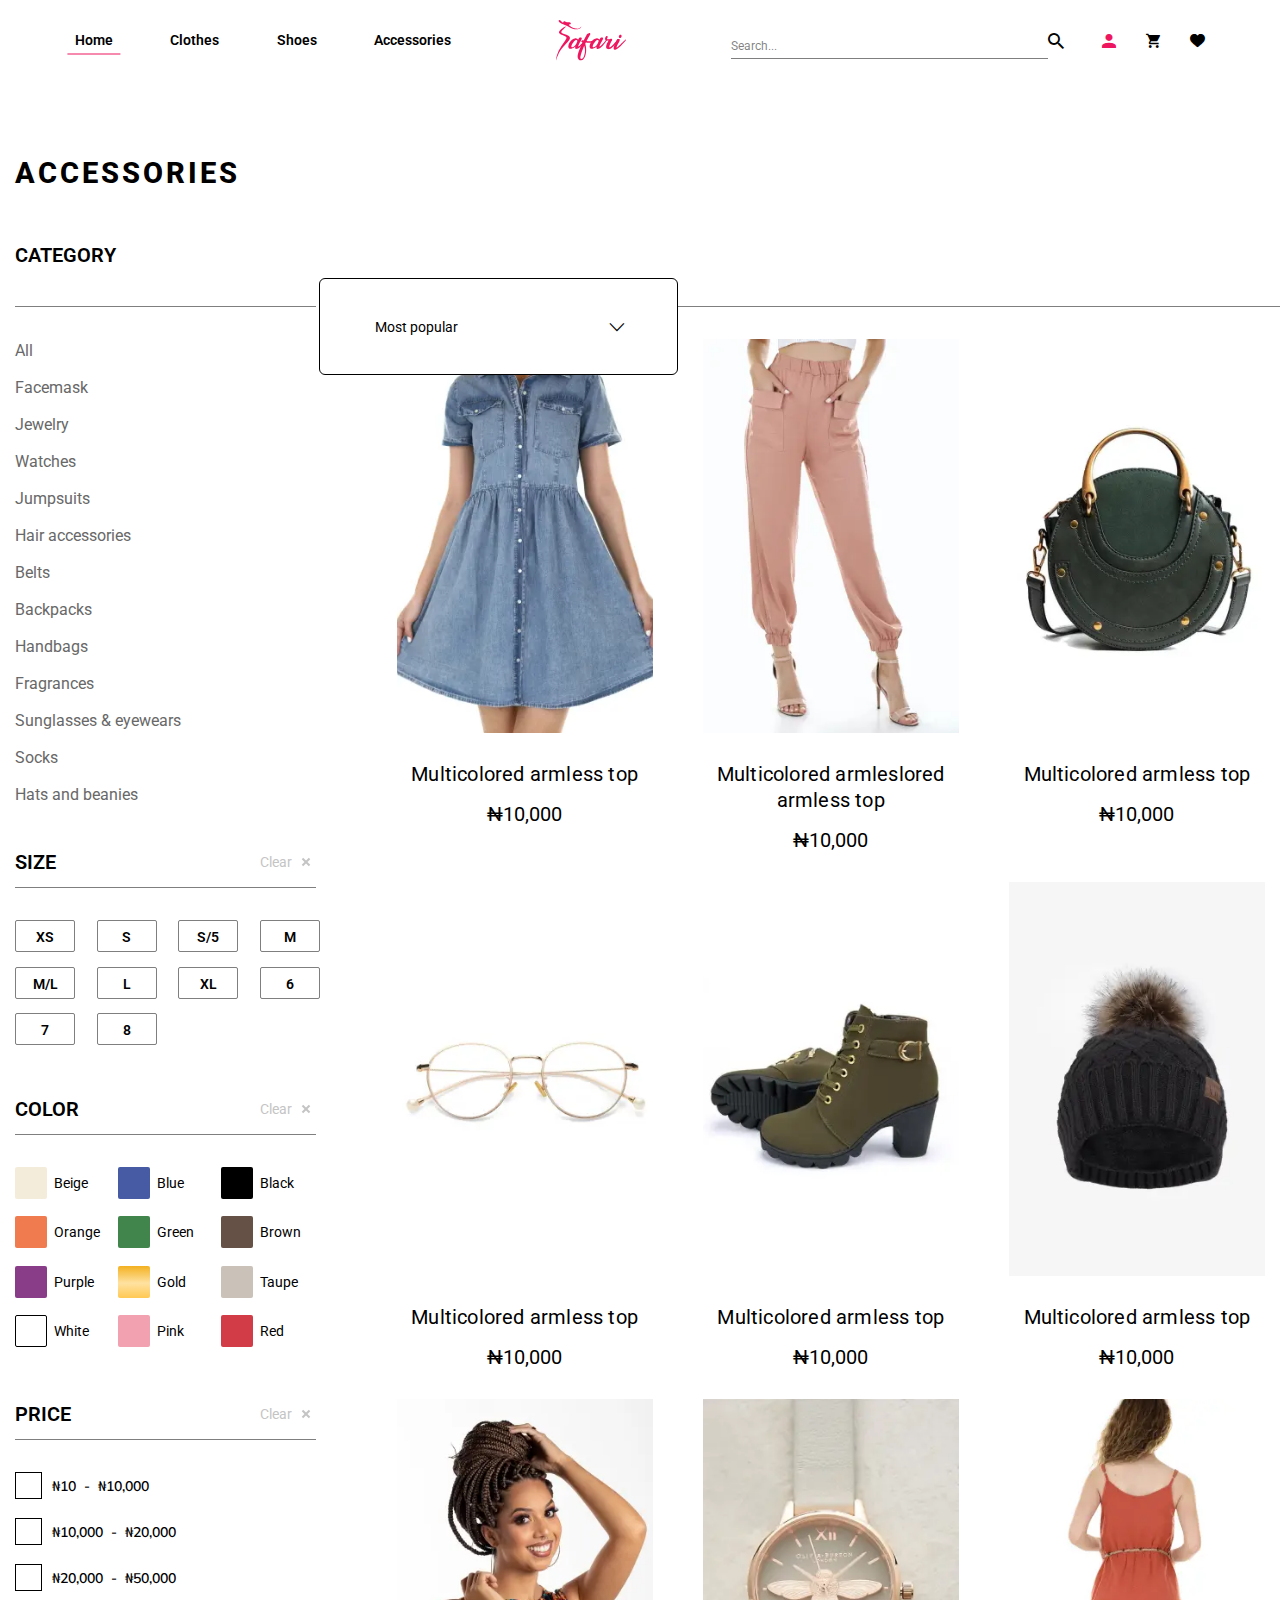
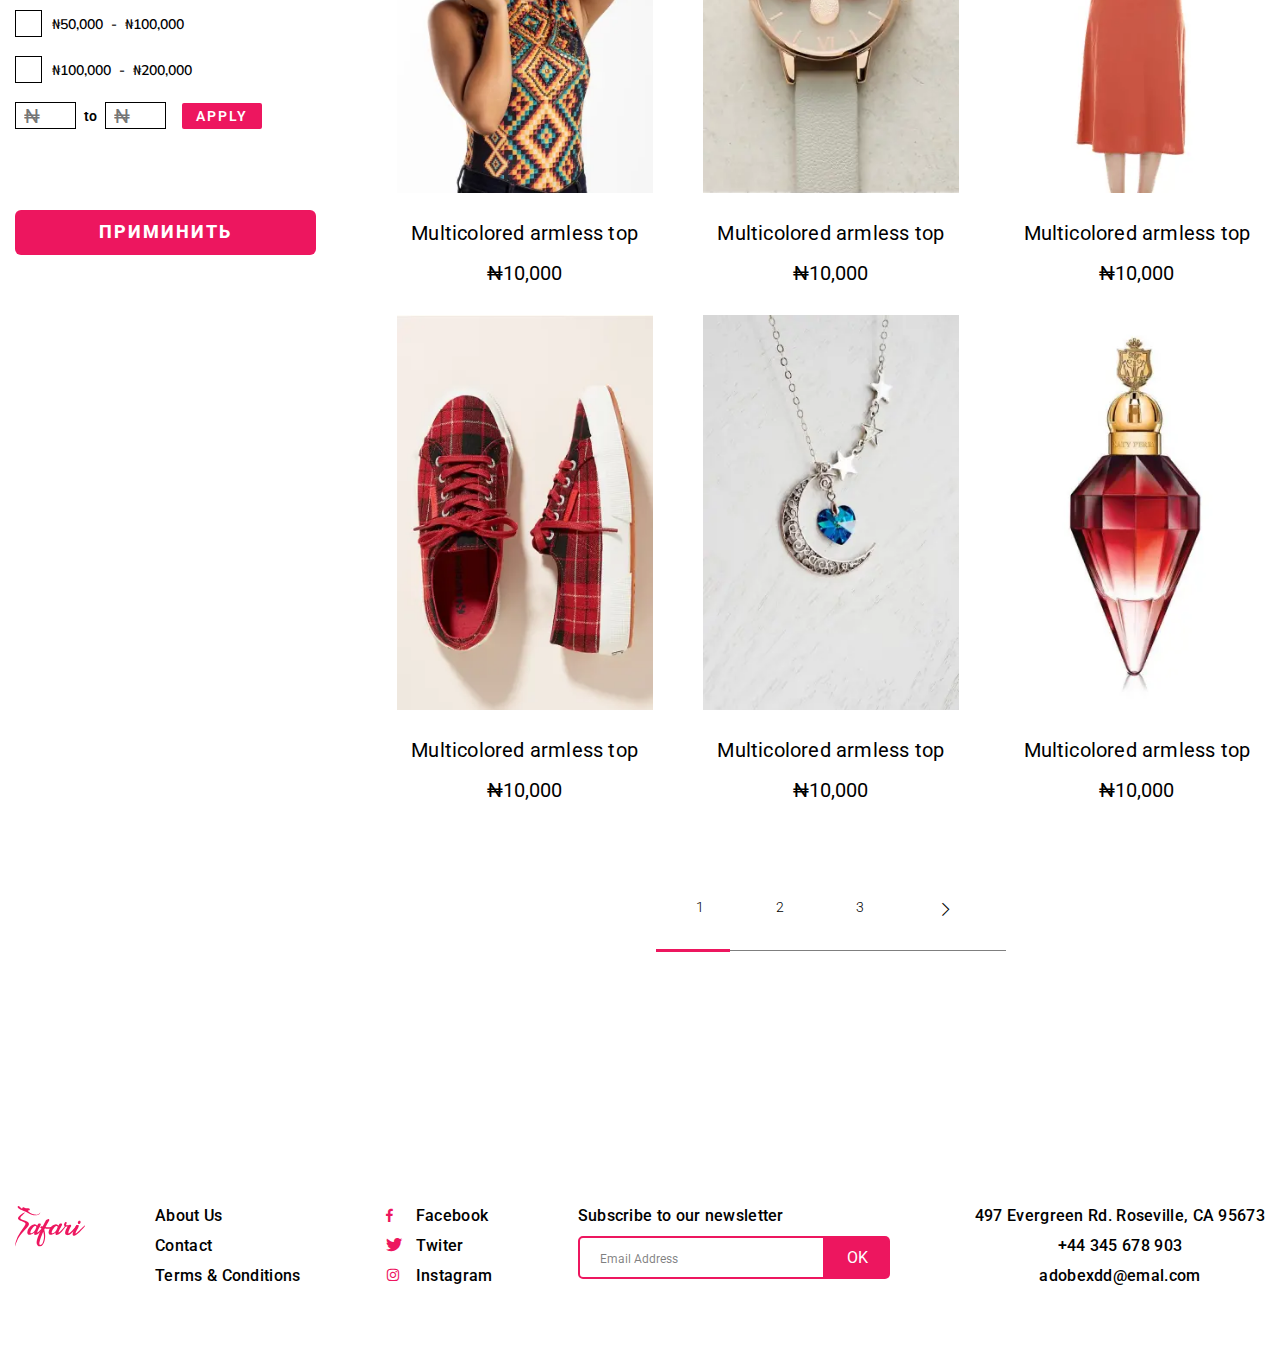
==== accessories.html @ 24baee50 "finish" ====
<!DOCTYPE html>
<html lang="ru">

<head>
	<title>ACCESSORIES</title>
	<meta charset="UTF-8">
	<meta name="format-detection" content="telephone=no">
	<!-- <style>body{opacity: 0;}</style> -->
	<link rel="stylesheet" href="css/style.min.css?_v=20220411232149">
	<link rel="shortcut icon" href="favicon.ico">
	<!-- <meta name="robots" content="noindex, nofollow"> -->
	<meta name="viewport" content="width=device-width, initial-scale=1.0">
</head>

<body>
	<div class="wrapper">
		<header class="header">
			<div class=" header__container_small">
				<a href="index.html" class="header__mobile-small-logo"><img src="img/header/Logo.svg" alt="LOGO"></a>
				<div class="header__body">
					<div class="header__row-left header__row-left_column ">
						<nav class="header__nav mune-header">
							<ul class="mune-header__list mune-header__list_column">
								<li class="mune-header__item "><a href="index.html" class="mune-header__link mune-header__link_selected">Home</a>
								</li>
								<li class="mune-header__item"><a href="clothes.html" class="mune-header__link">Clothes</a></li>
								<li class="mune-header__item"><a href="shoes.html" class="mune-header__link">Shoes</a></li>
								<li class="mune-header__item"><a href="accessories.html" class="mune-header__link">Accessories</a>
								</li>
							</ul>
						</nav>
					</div>
					<a href="index.html" class="header__logo"><img src="img/header/Logo.svg" alt="LOGO"></a>
					<div class="header__row-right ">
						<form action="#" class="from-header from-header__search">
							<input autocomplete="off" type="search" name="form[]" data-error="Ошибка" placeholder="Search..." class="from-header__input">
							<button class="from-header__btn _icon-sherach"></button>
						</form>
						<nav class="header__nav mune-header">
							<ul class="mune-header__list ">
								<li class="mune-header__item "><a href="account-information.html" class="mune-header__link _icon-profile mune-header__link_icon"></a>
								</li>
								<li class="mune-header__item "><a href="cart.html" class="mune-header__link _icon-cart-shop"></a></li>
								<li class="mune-header__item "><a href="account-my-favorites.html" class="mune-header__link _icon-favorite"></a></li>
							</ul>
						</nav>
					</div>
				</div>
				<button type="button" class="header__icon icon-menu"><span></span></button>
			</div>
		</header>
		<main class="page">
			<section class="page__clothes section-clothes">

				<div class="section-clothes__container">
					<h2 class="section-clothes__title">ACCESSORIES</h2>
					<div class="section-clothes__top-row row-top">
						<div class="row-top__title  sorting-title">
							<h3 class="sorting-title__logo sorting-title__logo_nb">CATEGORY</h3>
						</div>
						<div class="row-top__select">
							<select name="form[]" class="form">
								<option value="1" selected>Most popular</option>
								<option value="2">Most popular</option>
								<option value="3">Best Selling</option>
								<option value="4">Price: High to Low</option>
								<option value="4">Price: Low to High</option>
							</select>
						</div>
						<button type="submit" class="button button_filter section-clothes__burger-btn _icon-filter"></button>
					</div>



					<div class="section-clothes__body">
						<div class="section-clothes__sidebar clothes-sidebar">
							<button class=" clothes-sidebar__close-btn">Close</button>
							<div class="clothes-sidebar__body">
								<div data-spollers="991,max" class="clothes-sidebar__spollers spollers">
									<div class="category category_b spollers__item">
										<button type="button" data-spoller class="category__title  spollers__title">CATEGORY</button>
										<div class=" spollers__body">

											<ul class="category__list">
												<li class="category__item"><a href="" class="category__link">All</a></li>
												<li class="category__item"><a href="" class="category__link">Facemask</a></li>
												<li class="category__item"><a href="" class="category__link">Jewelry</a></li>
												<li class="category__item"><a href="" class="category__link">Watches</a></li>
												<li class="category__item"><a href="" class="category__link">Jumpsuits</a></li>
												<li class="category__item"><a href="" class="category__link">Hair accessories</a>
												</li>
												<li class="category__item"><a href="" class="category__link">Belts</a></li>
												<li class="category__item"><a href="" class="category__link">Backpacks</a></li>
												<li class="category__item"><a href="" class="category__link">Handbags</a></li>
												<li class="category__item"><a href="" class="category__link">Fragrances</a>
												</li>
												<li class="category__item"><a href="" class="category__link">Sunglasses &
														eyewears</a>
												</li>
												<li class="category__item"><a href="" class="category__link">Socks</a>
												</li>
												<li class="category__item"><a href="" class="category__link">Hats and beanies</a>
												</li>
											</ul>
										</div>
									</div>
									<div class="size spollers__item">
										<button type="button" data-spoller class="size__title spollers__title">SIZE</button>
										<div class="spollers__body">

											<div class="size__title  sorting-title">
												<h3 class="sorting-title__logo">SIZE</h3>
											</div>
											<form action="#" class="size__form">
												<div class="size__inp-res res-btn">
													<input type="reset" class="res-btn__inp" value="Clear">
												</div>
												<div class="size__checkbox checkbox">
													<input id="c_1" data-error="Ошибка" class="checkbox__input" type="checkbox" value="1" name="form[]">
													<label for="c_1" class="checkbox__label checkbox__label_xs"></label>
												</div>
												<div class="size__checkbox checkbox">
													<input id="c_2" data-error="Ошибка" class="checkbox__input" type="checkbox" value="2" name="form[]">
													<label for="c_2" class="checkbox__label checkbox__label_s"></label>
												</div>
												<div class="size__checkbox checkbox">
													<input id="c_3" data-error="Ошибка" class="checkbox__input" type="checkbox" value="3" name="form[]">
													<label for="c_3" class="checkbox__label checkbox__label_s-m"></label>
												</div>
												<div class="size__checkbox checkbox">
													<input id="c_4" data-error="Ошибка" class="checkbox__input" type="checkbox" value="4" name="form[]">
													<label for="c_4" class="checkbox__label checkbox__label_m"></label>
												</div>
												<div class="size__checkbox checkbox">
													<input id="c_7" data-error="Ошибка" class="checkbox__input" type="checkbox" value="7" name="form[]">
													<label for="c_7" class="checkbox__label checkbox__label_m-l"></label>
												</div>
												<div class="size__checkbox checkbox">
													<input id="c_5" data-error="Ошибка" class="checkbox__input" type="checkbox" value="5" name="form[]">
													<label for="c_5" class="checkbox__label checkbox__label_l"></label>
												</div>
												<div class="size__checkbox checkbox">
													<input id="c_6" data-error="Ошибка" class="checkbox__input" type="checkbox" value="6" name="form[]">
													<label for="c_6" class="checkbox__label checkbox__label_xl"></label>
												</div>
												<div class="size__checkbox checkbox">
													<input id="c_8" data-error="Ошибка" class="checkbox__input" type="checkbox" value="8" name="form[]">
													<label for="c_8" class="checkbox__label checkbox__label_6"></label>
												</div>
												<div class="size__checkbox checkbox">
													<input id="c_9" data-error="Ошибка" class="checkbox__input" type="checkbox" value="9" name="form[]">
													<label for="c_9" class="checkbox__label checkbox__label_7"></label>
												</div>
												<div class="size__checkbox checkbox">
													<input id="c_10" data-error="Ошибка" class="checkbox__input" type="checkbox" value="10" name="form[]">
													<label for="c_10" class="checkbox__label checkbox__label_8"></label>
												</div>




											</form>
										</div>
									</div>
									<div class="color spollers__item">
										<button type="button" data-spoller class="color__title spollers__title">COLOR</button>
										<div class="spollers__body">

											<div class="color__title  sorting-title">
												<h3 class="sorting-title__logo">COLOR</h3>
											</div>
											<form action="#" class="color__form">
												<div class="color__inp-res res-btn">
													<input type="reset" class="res-btn__inp" value="Clear">
												</div>
												<div class="checkbox">
													<input id="e_1" data-error="Ошибка" class="checkbox__input" type="checkbox" value="1" name="form[]">
													<label for="e_1" class="checkbox__label checkbox__label_beige"><span class="checkbox__text">Beige</span></label>
												</div>
												<div class="checkbox">
													<input id="e_2" data-error="Ошибка" class="checkbox__input" type="checkbox" value="2" name="form[]">
													<label for="e_2" class="checkbox__label checkbox__label_blue"><span class="checkbox__text">Blue</span></label>
												</div>
												<div class="checkbox">
													<input id="e_3" data-error="Ошибка" class="checkbox__input" type="checkbox" value="3" name="form[]">
													<label for="e_3" class="checkbox__label checkbox__label_black"><span class="checkbox__text">Black</span></label>
												</div>
												<div class="checkbox">
													<input id="e_4" data-error="Ошибка" class="checkbox__input" type="checkbox" value="4" name="form[]">
													<label for="e_4" class="checkbox__label checkbox__label_orange"><span class="checkbox__text">Orange</span></label>
												</div>
												<div class="checkbox">
													<input id="e_5" data-error="Ошибка" class="checkbox__input" type="checkbox" value="5" name="form[]">
													<label for="e_5" class="checkbox__label checkbox__label_green"><span class="checkbox__text">Green</span></label>
												</div>
												<div class="checkbox">
													<input id="e_6" data-error="Ошибка" class="checkbox__input" type="checkbox" value="6" name="form[]">
													<label for="e_6" class="checkbox__label checkbox__label_brown"><span class="checkbox__text">Brown</span></label>
												</div>
												<div class="checkbox">
													<input id="e_7" data-error="Ошибка" class="checkbox__input" type="checkbox" value="7" name="form[]">
													<label for="e_7" class="checkbox__label checkbox__label_purple"><span class="checkbox__text">Purple</span></label>
												</div>
												<div class="checkbox">
													<input id="e_8" data-error="Ошибка" class="checkbox__input" type="checkbox" value="8" name="form[]">
													<label for="e_8" class="checkbox__label checkbox__label_gold"><span class="checkbox__text">Gold</span></label>
												</div>
												<div class="checkbox">
													<input id="e_9" data-error="Ошибка" class="checkbox__input" type="checkbox" value="9" name="form[]">
													<label for="e_9" class="checkbox__label checkbox__label_taupe"><span class="checkbox__text">Taupe</span></label>
												</div>
												<div class="checkbox">
													<input id="e_10" data-error="Ошибка" class="checkbox__input" type="checkbox" value="10" name="form[]">
													<label for="e_10" class="checkbox__label checkbox__label_white"><span class="checkbox__text">White</span></label>
												</div>
												<div class="checkbox">
													<input id="e_11" data-error="Ошибка" class="checkbox__input" type="checkbox" value="11" name="form[]">
													<label for="e_11" class="checkbox__label checkbox__label_pink"><span class="checkbox__text">Pink</span></label>
												</div>
												<div class="checkbox">
													<input id="e_12" data-error="Ошибка" class="checkbox__input" type="checkbox" value="12" name="form[]">
													<label for="e_12" class="checkbox__label checkbox__label_red"><span class="checkbox__text">Red</span></label>
												</div>

											</form>
										</div>
									</div>
									<div class="price spollers__item">
										<button type="button" data-spoller class="price__title spollers__title">PRICE</button>
										<div class="spollers__body">

											<div class="price__title  sorting-title">
												<h3 class="sorting-title__logo">PRICE</h3>
											</div>
											<form action="#" class="price__form">
												<div class="price__inp-res res-btn">
													<input type="reset" class="res-btn__inp" value="Clear">
												</div>
												<div class="price__options options">
													<div class="options__item">
														<input hidden id="o_1" class="options__input" type="radio" value="1" name="option">
														<label for="o_1" class="options__label options__label_square"><span class="options__text">
																<pre>₦10  -  ₦10,000</pre>
															</span></label>
													</div>
													<div class="options__item">
														<input hidden id="o_2" class="options__input" type="radio" value="2" name="option">
														<label for="o_2" class="options__label options__label_square"><span class="options__text">
																<pre>₦10,000  -  ₦20,000</pre>
															</span></label>
													</div>
													<div class="options__item">
														<input hidden id="o_3" class="options__input" type="radio" value="3" name="option">
														<label for="o_3" class="options__label options__label_square"><span class="options__text">
																<pre>₦20,000  -  ₦50,000</pre>
															</span></label>
													</div>
													<div class="options__item">
														<input hidden id="o_4" class="options__input" type="radio" value="4" name="option">
														<label for="o_4" class="options__label options__label_square"><span class="options__text">
																<pre>₦50,000  -  ₦100,000</pre>
															</span></label>
													</div>
													<div class="options__item">
														<input hidden id="o_5" class="options__input" type="radio" value="5" name="option">
														<label for="o_5" class="options__label options__label_square"><span class="options__text">
																<pre>₦100,000  -  ₦200,000</pre>
															</span></label>
													</div>
													<div class="options__item own-price">
														<input autocomplete="off" type="number" name="form[]" data-error="Ошибка" placeholder="₦" class="own-price__input">
														<div class="own-price__to">to</div>
														<input autocomplete="off" type="number" name="form[]" data-error="Ошибка" placeholder="₦" class="own-price__input">
														<button type="submit" class="own-price__btn button button_small">Apply</button>
													</div>
												</div>
											</form>
										</div>
									</div>
									<button type="submit" class="button clothes-sidebar__btn-sort">Приминить</button>
								</div>
							</div>
						</div>

						<div class=" section-clothes__your-style style-your">
							<div class="style-your__items  style-your__items_clothes-items">
								<div class="style-your__item style-your__item_clothes-item">
									<div class="goods">
										<div class="goods__top">
											<a href="" class="goods__img-ibg"><picture><source data-srcset="img/home/style-your/01.webp" type="image/webp"><img data-src="img/home/style-your/01.jpg" alt="goods"></picture>
											</a>
											<div class="goods__hover body-hover">
												<button class="body-hover__favorite _icon-add-favaorite"></button>
												<button class="body-hover__add-basket "><span> ADD TO CART</span></button>
											</div>
										</div>
										<div class="goods__body">
											<a href="" class="goods__text">Multicolored armless top</a>
											<a href="" class="goods__price">₦10,000</a>
										</div>
									</div>
								</div>
								<div class="style-your__item style-your__item_clothes-item">
									<div class="goods">
										<div class="goods__top">
											<a href="" class="goods__img-ibg"><picture><source data-srcset="img/home/style-your/02.webp" type="image/webp"><img data-src="img/home/style-your/02.jpg" alt="goods"></picture>
											</a>
											<div class="goods__hover body-hover">
												<button class="body-hover__favorite _icon-add-favaorite"></button>
												<button class="body-hover__add-basket "><span> ADD TO CART</span></button>
											</div>
										</div>
										<div class="goods__body">
											<a href="" class="goods__text">Multicolored armleslored armless top</a>
											<a href="" class="goods__price">₦10,000</a>
										</div>
									</div>
								</div>
								<div class="style-your__item style-your__item_clothes-item">
									<div class="goods">
										<div class="goods__top">
											<a href="" class="goods__img-ibg"><picture><source data-srcset="img/home/style-your/03.webp" type="image/webp"><img data-src="img/home/style-your/03.jpg" alt="goods"></picture>
											</a>
											<div class="goods__hover body-hover">
												<button class="body-hover__favorite _icon-add-favaorite"></button>
												<button class="body-hover__add-basket "><span> ADD TO CART</span></button>
											</div>
										</div>
										<div class="goods__body">
											<a href="" class="goods__text">Multicolored armless top</a>
											<a href="" class="goods__price">₦10,000</a>
										</div>
									</div>
								</div>
								<div class="style-your__item style-your__item_clothes-item">
									<div class="goods">
										<div class="goods__top">
											<a href="" class="goods__img-ibg"><picture><source data-srcset="img/home/style-your/04.webp" type="image/webp"><img data-src="img/home/style-your/04.jpg" alt="goods"></picture>
											</a>
											<div class="goods__hover body-hover">
												<button class="body-hover__favorite _icon-add-favaorite"></button>
												<button class="body-hover__add-basket "><span> ADD TO CART</span></button>
											</div>
										</div>
										<div class="goods__body">
											<a href="" class="goods__text">Multicolored armless top</a>
											<a href="" class="goods__price">₦10,000</a>
										</div>
									</div>
								</div>
								<div class="style-your__item style-your__item_clothes-item">
									<div class="goods">
										<div class="goods__top">
											<a href="" class="goods__img-ibg"><picture><source data-srcset="img/home/style-your/05.webp" type="image/webp"><img data-src="img/home/style-your/05.jpg" alt="goods"></picture>
											</a>
											<div class="goods__hover body-hover">
												<button class="body-hover__favorite _icon-add-favaorite"></button>
												<button class="body-hover__add-basket "><span> ADD TO CART</span></button>
											</div>
										</div>
										<div class="goods__body">
											<a href="" class="goods__text">Multicolored armless top</a>
											<a href="" class="goods__price">₦10,000</a>
										</div>
									</div>
								</div>
								<div class="style-your__item style-your__item_clothes-item">
									<div class="goods">
										<div class="goods__top">
											<a href="" class="goods__img-ibg"><picture><source data-srcset="img/home/style-your/06.webp" type="image/webp"><img data-src="img/home/style-your/06.jpg" alt="goods"></picture>
											</a>
											<div class="goods__hover body-hover">
												<button class="body-hover__favorite _icon-add-favaorite"></button>
												<button class="body-hover__add-basket "><span> ADD TO CART</span></button>
											</div>
										</div>
										<div class="goods__body">
											<a href="" class="goods__text">Multicolored armless top</a>
											<a href="" class="goods__price">₦10,000</a>
										</div>
									</div>
								</div>
								<div class="style-your__item style-your__item_clothes-item">
									<div class="goods">
										<div class="goods__top">
											<a href="" class="goods__img-ibg"><picture><source data-srcset="img/home/style-your/07.webp" type="image/webp"><img data-src="img/home/style-your/07.jpg" alt="goods"></picture>
											</a>
											<div class="goods__hover body-hover">
												<button class="body-hover__favorite _icon-add-favaorite"></button>
												<button class="body-hover__add-basket "><span> ADD TO CART</span></button>
											</div>
										</div>
										<div class="goods__body">
											<a href="" class="goods__text">Multicolored armless top</a>
											<a href="" class="goods__price">₦10,000</a>
										</div>
									</div>
								</div>
								<div class="style-your__item style-your__item_clothes-item">
									<div class="goods">
										<div class="goods__top">
											<a href="" class="goods__img-ibg"><picture><source data-srcset="img/home/style-your/08.webp" type="image/webp"><img data-src="img/home/style-your/08.jpg" alt="goods"></picture>
											</a>
											<div class="goods__hover body-hover">
												<button class="body-hover__favorite _icon-add-favaorite"></button>
												<button class="body-hover__add-basket "><span> ADD TO CART</span></button>
											</div>
										</div>
										<div class="goods__body">
											<a href="" class="goods__text">Multicolored armless top</a>
											<a href="" class="goods__price">₦10,000</a>
										</div>
									</div>
								</div>
								<div class="style-your__item style-your__item_clothes-item">
									<div class="goods">
										<div class="goods__top">
											<a href="" class="goods__img-ibg"><picture><source data-srcset="img/home/style-your/09.webp" type="image/webp"><img data-src="img/home/style-your/09.jpg" alt="goods"></picture>
											</a>
											<div class="goods__hover body-hover">
												<button class="body-hover__favorite _icon-add-favaorite"></button>
												<button class="body-hover__add-basket "><span> ADD TO CART</span></button>
											</div>
										</div>
										<div class="goods__body">
											<a href="" class="goods__text">Multicolored armless top</a>
											<a href="" class="goods__price">₦10,000</a>
										</div>
									</div>
								</div>
								<div class="style-your__item style-your__item_clothes-item">
									<div class="goods">
										<div class="goods__top">
											<a href="" class="goods__img-ibg"><picture><source data-srcset="img/home/style-your/10.webp" type="image/webp"><img data-src="img/home/style-your/10.jpg" alt="goods"></picture>
											</a>
											<div class="goods__hover body-hover">
												<button class="body-hover__favorite _icon-add-favaorite"></button>
												<button class="body-hover__add-basket "><span> ADD TO CART</span></button>
											</div>
										</div>
										<div class="goods__body">
											<a href="" class="goods__text">Multicolored armless top</a>
											<a href="" class="goods__price">₦10,000</a>
										</div>
									</div>
								</div>
								<div class="style-your__item style-your__item_clothes-item">
									<div class="goods">
										<div class="goods__top">
											<a href="" class="goods__img-ibg"><picture><source data-srcset="img/home/style-your/11.webp" type="image/webp"><img data-src="img/home/style-your/11.jpg" alt="goods"></picture>
											</a>
											<div class="goods__hover body-hover">
												<button class="body-hover__favorite _icon-add-favaorite"></button>
												<button class="body-hover__add-basket "><span> ADD TO CART</span></button>
											</div>
										</div>
										<div class="goods__body">
											<a href="" class="goods__text">Multicolored armless top</a>
											<a href="" class="goods__price">₦10,000</a>
										</div>
									</div>
								</div>
								<div class="style-your__item style-your__item_clothes-item">
									<div class="goods">
										<div class="goods__top">
											<a href="" class="goods__img-ibg"><picture><source data-srcset="img/home/style-your/12.webp" type="image/webp"><img data-src="img/home/style-your/12.jpg" alt="goods"></picture>
											</a>
											<div class="goods__hover body-hover">
												<button class="body-hover__favorite _icon-add-favaorite"></button>
												<button class="body-hover__add-basket "><span> ADD TO CART</span></button>
											</div>
										</div>
										<div class="goods__body">
											<a href="" class="goods__text">Multicolored armless top</a>
											<a href="" class="goods__price">₦10,000</a>
										</div>
									</div>
								</div>
							</div>
							<div class="style-your__num-page page-num">
								<div class="page-num__container">
									<div class="page-num__body">
										<ul class="page-num__list">
											<li class="page-num__item _active-page"><a class="page-num__link" href="">1</a></li>
											<li class="page-num__item"><a class="page-num__link" href="">2</a></li>
											<li class="page-num__item"><a class="page-num__link" href="">3</a></li>
											<li class="page-num__item"><button type="submit" class="page-num__button-arrow"></button>
											</li>
										</ul>

									</div>
								</div>
							</div>
						</div>
					</div>
				</div>
			</section>



		</main>
		<footer class="footer">
			<div class="footer__container">
				<div class="footer__body">
					<a href="" class="footer__logo"><img src="img/header/Logo.svg" alt="LOGO"></a>
					<div class="footer__nav-block menu-footer">
						<nav class="menu-footer__body">
							<ul class="menu-footer__list">
								<li class="menu-footer__item">
									<a href="" class="menu-footer__link">About Us</a>
								</li>
								<li class="menu-footer__item">
									<a href="" class="menu-footer__link">Contact</a>
								</li>
								<li class="menu-footer__item">
									<a href="" class="menu-footer__link">Terms & Conditions</a>
								</li>
							</ul>
						</nav>
					</div>
					<div class="footer__social menu-footer">
						<nav class="menu-footer-block__body">
							<ul class="menu-footer__list">
								<li class="menu-footer__item "><a href="" class="menu-footer__link menu-footer__link_icon _icon-facebook ">Facebook</a>
								</li>
								<li class="menu-footer__item "><a href="" class="menu-footer__link menu-footer__link_icon _icon-twitter ">Twiter</a></li>
								<li class="menu-footer__item "><a href="" class="menu-footer__link menu-footer__link_icon _icon-instagram ">Instagram</a>
								</li>
							</ul>
						</nav>
					</div>
					<form class="footer__sub subscribe-block">
						<label for="" class="subscribe-block__label">Subscribe to our newsletter</label>
						<div class="subscribe-block__block-input">
							<input autocomplete="off" required type="email" name="form[]" data-error="Ошибка" placeholder="Email Address" class="subscribe-block__input">
							<button type="submit" class="subscribe-block__button">OK</button>
						</div>
					</form>
					<div class="footer__contacts contacts-footer">
						<div class="contacts-footer__address">497 Evergreen Rd. Roseville, CA 95673</div>
						<div class="contacts-footer__tel"><a href="">+44 345 678 903</a></div>
						<div class="contacts-footer__email">adobexdd@emal.com</div>
					</div>
				</div>
			</div>
		</footer>
	</div>
	<!-- 
<div id="popup" aria-hidden="true" class="popup">
	<div class="popup__wrapper">
		<div class="popup__content">
			<button data-close type="button" class="popup__close">Закрыть</button>
			<div class="popup__text">
			</div>
		</div>
	</div>
</div>
 -->

	<script src="js/app.min.js?_v=20220411232149"></script>
</body>

</html>
---- css/style.min.css ----
@charset "UTF-8";@import url(https://fonts.googleapis.com/css?family=Mulish:300,regular,500,600,700,800&display=swap);@import url(https://fonts.googleapis.com/css?family=Roboto:regular&display=swap);@font-face{font-family:icons;font-display:swap;src:url(../fonts/icons.woff2) format("woff2"),url(../fonts/icons.woff) format("woff");font-weight:400;font-style:normal}.account__burger-button::after,.body-hover__add-basket::after,.page-num__button-arrow::after,.select__value:before,[class*=_icon-]:before{font-family:icons;font-style:normal;font-weight:400;font-variant:normal;text-transform:none;line-height:1;-webkit-font-smoothing:antialiased;-moz-osx-font-smoothing:grayscale}[class*=_icon-]:before{display:block}._icon-check:before{content:"\e905"}._icon-burger-arrow:before{content:"\e912"}._icon-add-basket:before{content:"\e901"}._icon-acc-info:before{content:"\e900"}._icon-add-favaorite:before{content:"\e902"}._icon-address-book:before{content:"\e903"}._icon-cart-shop:before{content:"\e904"}._icon-close:before{content:"\e906"}._icon-facebook:before{content:"\e907"}._icon-favorite:before{content:"\e908"}._icon-instagram:before{content:"\e909"}._icon-my-favorites:before{content:"\e90a"}._icon-my-orders:before{content:"\e90b"}._icon-p-left:before{content:"\e90c"}._icon-p-right:before{content:"\e90d"}._icon-profile:before{content:"\e90e"}._icon-sherach:before{content:"\e90f"}._icon-sing-out:before{content:"\e910"}._icon-twitter:before{content:"\e911"}._icon-filter:before{content:"\e913"}*{padding:0;margin:0;border:0}*,:after,:before{-webkit-box-sizing:border-box;box-sizing:border-box}body,html{height:100%;min-width:320px}body{color:#000;line-height:1;font-family:Roboto;font-size:.875rem;-ms-text-size-adjust:100%;-moz-text-size-adjust:100%;-webkit-text-size-adjust:100%;-webkit-font-smoothing:antialiased;-moz-osx-font-smoothing:grayscale}button,input,textarea{font-family:Roboto;font-size:inherit}button{cursor:pointer;color:inherit;background-color:inherit}a{color:inherit}a:link,a:visited{text-decoration:none}a:hover{text-decoration:none}ul li{list-style:none}img{vertical-align:top}h1,h2,h3,h4,h5,h6{font-weight:inherit;font-size:inherit}body{position:relative}.lock body{overflow:hidden;-ms-touch-action:none;touch-action:none}.wrapper{min-height:100%;display:-webkit-box;display:-ms-flexbox;display:flex;-webkit-box-orient:vertical;-webkit-box-direction:normal;-ms-flex-direction:column;flex-direction:column;overflow:hidden}.wrapper>main{-webkit-box-flex:1;-ms-flex:1 1 auto;flex:1 1 auto}.wrapper>*{min-width:0}[class*=__container]{max-width:83.75rem;-webkit-box-sizing:content-box;box-sizing:content-box;margin:0 auto;padding:0 .9375rem}[class*=__container_small]{max-width:71.875rem}[class*=__container_little]{max-width:63.125rem}.checkbox{position:relative}.checkbox:not(:last-child){margin-bottom:.3125em}.checkbox__input{position:absolute;width:0;height:0;opacity:0}.checkbox__input:checked+.checkbox__label:before{background:url(../img/icons/check.svg) 50% 50% no-repeat,#ed165f;border:none}.checkbox__label{cursor:pointer;display:-webkit-inline-box;display:-ms-inline-flexbox;display:inline-flex;-webkit-box-align:center;-ms-flex-align:center;align-items:center;position:relative;gap:10px}.checkbox__label:before{content:"";-ms-flex-item-align:start;align-self:flex-start;-webkit-box-flex:0;-ms-flex:0 0 20px;flex:0 0 20px;width:20px;height:20px;border:1px solid #000;border-radius:4px}.checkbox__text{padding:0 0 0 10px;font-weight:600;font-size:16px;line-height:1.125}.options{display:-webkit-box;display:-ms-flexbox;display:flex;-webkit-box-orient:vertical;-webkit-box-direction:normal;-ms-flex-direction:column;flex-direction:column;-webkit-box-align:start;-ms-flex-align:start;align-items:flex-start}.options__item{position:relative;cursor:pointer}.options__item:not(:last-child){margin-bottom:.3125em}.options__input{width:0;height:0;opacity:0;position:absolute}.options__input:focus+.options__label:before{-webkit-box-shadow:0 0 5px #000;box-shadow:0 0 5px #000}.options__input:checked+.options__label:after{background-color:#ed165f;-webkit-transform:scale(1);-ms-transform:scale(1);transform:scale(1)}.options__label{display:-webkit-inline-box;display:-ms-inline-flexbox;display:inline-flex;-webkit-box-align:center;-ms-flex-align:center;align-items:center;cursor:pointer;gap:10px}.options__label:before{content:"";-ms-flex-item-align:start;align-self:flex-start;width:20px;height:20px;-webkit-box-flex:0;-ms-flex:0 0 20px;flex:0 0 20px;border-radius:50%;border:2px solid #ed165f}.options__label:after{content:"";-webkit-transition:all .3s ease 0s;-o-transition:all .3s ease 0s;transition:all .3s ease 0s;-webkit-transform:scale(0);-ms-transform:scale(0);transform:scale(0);width:10px;height:10px;border-radius:50%;background-color:#ed165f;position:absolute;left:5px;top:5px}.options__text{font-size:14px;line-height:1.1428571429}.select{margin:32px 0 0 0;position:relative;width:76%}.select__body{position:relative}.select__title{color:inherit;text-align:left;padding:4.5064377682% 5.5793991416%;background-color:#fff;cursor:pointer;width:50%;border:1px solid #000;border-radius:6px}._select-focus .select__title{border:2px solid #ed165f}.select__value{display:-webkit-box;display:-ms-flexbox;display:flex;-webkit-box-align:center;-ms-flex-align:center;align-items:center;height:30px;padding:0 15px;-webkit-box-pack:justify;-ms-flex-pack:justify;justify-content:space-between;-webkit-box-orient:horizontal;-webkit-box-direction:reverse;-ms-flex-direction:row-reverse;flex-direction:row-reverse}.select__value:before{content:"\e90c";color:#000;font-weight:700;-ms-flex-item-align:stretch;-ms-grid-row-align:stretch;align-self:stretch;-webkit-box-flex:0;-ms-flex:0 0 10px;flex:0 0 10px;-webkit-transition:all .3s ease 0s;-o-transition:all .3s ease 0s;transition:all .3s ease 0s;display:-webkit-box;display:-ms-flexbox;display:flex;-webkit-box-pack:center;-ms-flex-pack:center;justify-content:center;-webkit-box-align:center;-ms-flex-align:center;align-items:center;-webkit-transform:rotate(-90deg);-ms-transform:rotate(-90deg);transform:rotate(-90deg)}._select-open .select__value:before{-webkit-transform:rotate(90deg);-ms-transform:rotate(90deg);transform:rotate(90deg)}.select__text{-webkit-box-flex:1;-ms-flex:1 1 auto;flex:1 1 auto}.select__input{width:100%;background-color:transparent;height:100%}.select__options{color:#000;position:absolute;top:49px;border-radius:0 0 4px 4px;min-width:50%;left:0;background-color:#fff;border-top:0;border-top:0;padding:10px 0 5px 0;-webkit-box-shadow:0 8px 16px rgba(38,38,38,.24),0 16px 24px rgba(38,38,38,.2);box-shadow:0 8px 16px rgba(38,38,38,.24),0 16px 24px rgba(38,38,38,.2);border-top:none;border:2px solid #ed165f}.select__scroll{overflow-y:auto;overflow-x:hidden;max-height:200px}.select__option{width:100%;display:block;text-align:left;cursor:pointer;padding:5px 26px;color:inherit}.select__option._select-selected{background-color:#eee}.select__row{display:-webkit-inline-box;display:-ms-inline-flexbox;display:inline-flex;-webkit-box-align:center;-ms-flex-align:center;align-items:center}.select._select-open{z-index:5}._select-tag{cursor:pointer}.spollers{display:-ms-grid;display:grid;-ms-grid-columns:(1fr)[2];grid-template-columns:repeat(2,1fr);gap:15px}.spollers__item{font-size:1.25rem}.spollers__item:not(:last-child){margin-bottom:1.5em}.spollers__title{width:100%;cursor:default;text-align:left;border:none;padding:.625rem 2.1875rem .625rem 0;border-radius:.3125rem;position:relative}._spoller-init .spollers__title{cursor:pointer}._spoller-init .spollers__title::after,._spoller-init .spollers__title::before{content:"";position:absolute;right:10px;top:50%;background-color:#000;height:2px;width:15px;-webkit-transition:-webkit-transform .5s ease 0s;transition:-webkit-transform .5s ease 0s;-o-transition:transform .5s ease 0s;transition:transform .5s ease 0s;transition:transform .5s ease 0s,-webkit-transform .5s ease 0s}._spoller-init .spollers__title::before{-webkit-transform:translate(-75%,-50%) rotate(40deg);-ms-transform:translate(-75%,-50%) rotate(40deg);transform:translate(-75%,-50%) rotate(40deg)}._spoller-init .spollers__title::after{-webkit-transform:translate(0,-50%) rotate(-40deg);-ms-transform:translate(0,-50%) rotate(-40deg);transform:translate(0,-50%) rotate(-40deg)}._spoller-init .spollers__title._spoller-active::before{-webkit-transform:translateX(-75%) rotate(-40deg);-ms-transform:translateX(-75%) rotate(-40deg);transform:translateX(-75%) rotate(-40deg)}._spoller-init .spollers__title._spoller-active::after{-webkit-transform:rotate(40deg);-ms-transform:rotate(40deg);transform:rotate(40deg)}.spollers__body{padding-top:0;border-radius:.3125rem}.qs-datepicker-container{margin:5px;font-size:1rem;font-family:sans-serif;color:#000;position:absolute;width:21.625em;display:-webkit-box;display:-ms-flexbox;display:flex;-webkit-box-orient:vertical;-webkit-box-direction:normal;-ms-flex-direction:column;flex-direction:column;z-index:9001;-webkit-user-select:none;-moz-user-select:none;-ms-user-select:none;user-select:none;overflow:hidden;background:#fff;-webkit-box-shadow:0 1.25em 1.25em -.9375em rgba(0,0,0,.3);box-shadow:0 1.25em 1.25em -.9375em rgba(0,0,0,.3);border:2px solid #ed165f;border-radius:6px;padding:5px}.qs-datepicker-container:before{top:0}.qs-datepicker-container:after{bottom:0}.qs-datepicker-container *{-webkit-box-sizing:border-box;box-sizing:border-box}.qs-datepicker-container.qs-centered{position:fixed;top:50%;left:50%;-webkit-transform:translate(-50%,-50%);-ms-transform:translate(-50%,-50%);transform:translate(-50%,-50%)}.qs-datepicker-container.qs-hidden{display:none}.qs-datepicker .qs-overlay{position:absolute;top:0;left:0;background:rgba(0,0,0,.75);color:#fff;width:100%;height:100%;padding:.5em;z-index:1;opacity:1;-webkit-transition:opacity .3s;-o-transition:opacity .3s;transition:opacity .3s;display:-webkit-box;display:-ms-flexbox;display:flex;-webkit-box-orient:vertical;-webkit-box-direction:normal;-ms-flex-direction:column;flex-direction:column}.qs-datepicker .qs-overlay.qs-hidden{opacity:0;z-index:-1}.qs-datepicker .qs-overlay .qs-overlay-year{background:rgba(0,0,0,0);border:none;border-bottom:1px solid #fff;border-radius:0;color:#fff;font-size:.875em;padding:.25em 0;width:80%;text-align:center;margin:0 auto;display:block}.qs-datepicker .qs-overlay .qs-overlay-year::-webkit-inner-spin-button{-webkit-appearance:none}.qs-datepicker .qs-overlay .qs-close{padding:.5em;cursor:pointer;position:absolute;top:0;right:0}.qs-datepicker .qs-overlay .qs-submit{border:1px solid #fff;border-radius:.26392em;padding:.5em;margin:0 auto auto;cursor:pointer;background:rgba(128,128,128,.4)}.qs-datepicker .qs-overlay .qs-submit.qs-disabled{color:grey;border-color:grey;cursor:not-allowed}.qs-datepicker .qs-overlay .qs-overlay-month-container{display:-webkit-box;display:-ms-flexbox;display:flex;-ms-flex-wrap:wrap;flex-wrap:wrap;-webkit-box-flex:1;-ms-flex-positive:1;flex-grow:1}.qs-datepicker .qs-overlay .qs-overlay-month{display:-webkit-box;display:-ms-flexbox;display:flex;-webkit-box-pack:center;-ms-flex-pack:center;justify-content:center;-webkit-box-align:center;-ms-flex-align:center;align-items:center;width:33.33333%;cursor:pointer;opacity:.5;-webkit-transition:opacity .15s;-o-transition:opacity .15s;transition:opacity .15s}.qs-datepicker .qs-overlay .qs-overlay-month.active,.qs-datepicker .qs-overlay .qs-overlay-month:hover{opacity:1}.qs-datepicker .qs-controls{width:100%;display:-webkit-box;display:-ms-flexbox;display:flex;-webkit-box-pack:justify;-ms-flex-pack:justify;justify-content:space-between;-webkit-box-align:center;-ms-flex-align:center;align-items:center;-webkit-box-flex:1;-ms-flex-positive:1;flex-grow:1;-ms-flex-negative:0;flex-shrink:0;background:#ed165f;color:#fff;-webkit-filter:blur(0);filter:blur(0);-webkit-transition:-webkit-filter .3s;transition:-webkit-filter .3s;-o-transition:filter .3s;transition:filter .3s;transition:filter .3s,-webkit-filter .3s}.qs-datepicker .qs-controls.qs-blur{-webkit-filter:blur(5px);filter:blur(5px)}.qs-datepicker .qs-arrow{height:1.5625em;width:1.5625em;position:relative;cursor:pointer;border-radius:.26392em;-webkit-transition:background .15s;-o-transition:background .15s;transition:background .15s}.qs-datepicker .qs-arrow:hover{background:rgba(0,0,0,.1)}.qs-datepicker .qs-arrow:hover.qs-left:after{border-right-color:#000}.qs-datepicker .qs-arrow:hover.qs-right:after{border-left-color:#000}.qs-datepicker .qs-arrow:after{content:"";border:.39062em solid transparent;position:absolute;top:50%;-webkit-transition:border .2s;-o-transition:border .2s;transition:border .2s}.qs-datepicker .qs-arrow.qs-left:after{border-right-color:#fff;right:50%;-webkit-transform:translate(25%,-50%);-ms-transform:translate(25%,-50%);transform:translate(25%,-50%)}.qs-datepicker .qs-arrow.qs-right:after{border-left-color:#fff;left:50%;-webkit-transform:translate(-25%,-50%);-ms-transform:translate(-25%,-50%);transform:translate(-25%,-50%)}.qs-datepicker .qs-month-year{font-weight:700;-webkit-transition:border .2s;-o-transition:border .2s;transition:border .2s;border-bottom:1px solid transparent;cursor:pointer}.qs-datepicker .qs-month-year:hover{border-bottom:1px solid grey}.qs-datepicker .qs-month-year:active:focus,.qs-datepicker .qs-month-year:focus{outline:0}.qs-datepicker .qs-month{padding-right:.5ex}.qs-datepicker .qs-year{padding-left:.5ex}.qs-datepicker .qs-squares{display:-webkit-box;display:-ms-flexbox;display:flex;color:#000;-ms-flex-wrap:wrap;flex-wrap:wrap;padding:.3125em;-webkit-filter:blur(0);filter:blur(0);-webkit-transition:-webkit-filter .3s;transition:-webkit-filter .3s;-o-transition:filter .3s;transition:filter .3s;transition:filter .3s,-webkit-filter .3s}.qs-datepicker .qs-squares.qs-blur{-webkit-filter:blur(5px);filter:blur(5px)}.qs-datepicker .qs-square{width:14.28571%;height:1.5625em;display:-webkit-box;display:-ms-flexbox;display:flex;-webkit-box-align:center;-ms-flex-align:center;align-items:center;-webkit-box-pack:center;-ms-flex-pack:center;justify-content:center;cursor:pointer;-webkit-transition:background .1s;-o-transition:background .1s;transition:background .1s;border-radius:.26392em}.qs-datepicker .qs-square.qs-current{font-weight:700}.qs-datepicker .qs-square.qs-current span{text-decoration:underline}.qs-datepicker .qs-square.qs-active{background:#fff;color:#000}.qs-datepicker .qs-square.qs-range-date-start:not(.qs-range-date-6){border-top-right-radius:0;border-bottom-right-radius:0}.qs-datepicker .qs-square.qs-range-date-middle{background:#d4ebf2}.qs-datepicker .qs-square.qs-range-date-middle:not(.qs-range-date-0):not(.qs-range-date-6){border-radius:0}.qs-datepicker .qs-square.qs-range-date-middle.qs-range-date-0{border-top-right-radius:0;border-bottom-right-radius:0}.qs-datepicker .qs-square.qs-range-date-end:not(.qs-range-date-0),.qs-datepicker .qs-square.qs-range-date-middle.qs-range-date-6{border-top-left-radius:0;border-bottom-left-radius:0}.qs-datepicker .qs-square.qs-disabled span{opacity:.2}.qs-datepicker .qs-square.qs-empty{cursor:default}.qs-datepicker .qs-square.qs-disabled{cursor:not-allowed}.qs-datepicker .qs-square.qs-day{cursor:default;font-weight:700;color:grey}.qs-datepicker .qs-square:not(.qs-empty):not(.qs-disabled):not(.qs-day):not(.qs-active):hover{background:#ed165ec4}.qs-datepicker .qs-event{position:relative}.qs-datepicker .qs-event:after{content:"";position:absolute;width:.46875em;height:.46875em;border-radius:50%;background:#07f;bottom:0;right:0}.qs-datepicker .qs-event.qs-disabled:after,.qs-datepicker .qs-event.qs-empty:after{background:#cce4ff}[class*=-ibg]{position:relative}[class*=-ibg] img{position:absolute;width:100%;height:100%;top:0;left:0;-o-object-fit:cover;object-fit:cover}[class*=-ibg_contain] img{-o-object-fit:contain;object-fit:contain}.input-block{display:-webkit-box;display:-ms-flexbox;display:flex;-webkit-box-orient:vertical;-webkit-box-direction:normal;-ms-flex-direction:column;flex-direction:column}.input-block__label{font-size:14px;line-height:.5833333333}.input-block__label:not(:last-child){margin:0 0 16px 0}.input-block textarea.input-block__inp{resize:none;height:200px;padding:15px 20px}.input-block__inp{width:100%;border:1px solid #000;border-radius:6px}.input-block__inp_sign{padding:5.1344743276% 6.3569682152%}.input-block__inp_acc-info{padding:6% 7.4285714286%}.input-block__inp_ship-address{padding:5.1851851852% 6.4197530864%}._form-focus .input-block__inp{outline:0;border:2px solid #ed165f;-webkit-box-shadow:0 8px 16px rgba(38,38,38,.24),0 16px 24px rgba(38,38,38,.2);box-shadow:0 8px 16px rgba(38,38,38,.24),0 16px 24px rgba(38,38,38,.2)}.title-sign{font-weight:800;font-size:20px;line-height:.9;letter-spacing:.2px;margin:0 0 32px 0}.button{margin:32px 0 0 0;letter-spacing:2px;text-transform:uppercase;color:#fff;font-weight:800;font-size:18px;line-height:1.33;padding:3.4408602151% 10.1075268817%;background-color:#ed165f;border-radius:6px;-webkit-transition:background-color .3s ease 0s;-o-transition:background-color .3s ease 0s;transition:background-color .3s ease 0s}.button_filter{margin:0;padding:0;background-color:#fff;color:#000;display:none}.button_small{margin:0 0 0 8px;margin-top:0;padding:4px 14px;font-weight:600;font-size:14px;line-height:1.2857142857;border-radius:2px}.button_gift{margin:0;padding:12px 11px}.button_gift-w{margin:0;padding:12px 11px;border:1px solid #000;background-color:#fff;color:#000}.button_border{background-color:#fff;border:1px solid #ed165f;color:#000}.button_white-cart{font-size:1rem;display:-webkit-inline-box;display:-ms-inline-flexbox;display:inline-flex;-webkit-box-align:center;-ms-flex-align:center;align-items:center;background-color:#fff;color:#ed165f;letter-spacing:.2px;padding:10px 15px}.button_white-cart span{display:-webkit-inline-box;display:-ms-inline-flexbox;display:inline-flex;margin:0 8px 0 0;-webkit-box-align:center;-ms-flex-align:center;align-items:center;border-radius:50%;width:16px;height:16px;background-color:#ed165f;position:relative}.button_white-cart span::after,.button_white-cart span::before{content:"";width:10px;height:2px;background-color:#fff;position:absolute;left:20%}.button_white-cart span::before{top:calc(50% - 1px);-webkit-transform:rotate(-45deg);-ms-transform:rotate(-45deg);transform:rotate(-45deg)}.button_white-cart span::after{bottom:calc(50% - 1px);-webkit-transform:rotate(45deg);-ms-transform:rotate(45deg);transform:rotate(45deg)}.button_white-cart::before{color:#ed165f;padding:0 8px 0 0}.button_white{background-color:#fff;color:#000;padding:3.4408602151% 7.0967741935%}.button_white span{display:-webkit-inline-box;display:-ms-inline-flexbox;display:inline-flex;-webkit-box-align:center;-ms-flex-align:center;align-items:center;border-radius:50%;width:16px;height:16px;background-color:#ed165f;position:relative;top:1px}.button_white span::after,.button_white span::before{content:"";width:10px;height:2px;background-color:#fff;position:absolute;left:17%}.button_white span::before{top:calc(50% - 1px);-webkit-transform:rotate(-45deg);-ms-transform:rotate(-45deg);transform:rotate(-45deg)}.button_white span::after{bottom:calc(50% - 1px);-webkit-transform:rotate(45deg);-ms-transform:rotate(45deg);transform:rotate(45deg)}.sidebar-acc{letter-spacing:.2px;font-weight:800;line-height:1.125;height:100%}._active .sidebar-acc{-webkit-box-shadow:0 0 50px #000;box-shadow:0 0 50px #000;left:0;z-index:30}.sidebar-acc__btn{display:none}.sidebar-acc__nav{display:-webkit-box;display:-ms-flexbox;display:flex;-webkit-box-orient:vertical;-webkit-box-direction:normal;-ms-flex-direction:column;flex-direction:column}.sidebar-acc__title{text-align:center;letter-spacing:.2px;font-size:16px}.sidebar-acc__title:not(:last-child){margin:0 0 42px 0}.sidebar-acc__sing-out{display:block;height:30px;-ms-flex-item-align:center;-ms-grid-row-align:center;align-self:center;font-weight:600;font-size:16px;color:#ed165f;margin:0 0 7.0072992701% 0}.sidebar-acc__sing-out::before{display:inline-block;margin:0 17px 0 0;font-size:1pxrem}.mune-acc__list{padding:0 0 40px 0}.mune-acc__item{position:relative}.mune-acc__item:not(:last-child){margin:0 0 32px 0}.mune-acc__item_selected__link{color:#fff}.mune-acc__link{position:relative;z-index:10;padding-left:32px;font-size:14px}.mune-acc__link::before{display:inline-block;margin:0 18px 0 0}.mune-acc__link_selected{color:#fff}.mune-acc__img{position:absolute;top:50%;left:0;padding:0 0 37.5% 0;z-index:-1}.mune-acc img{-webkit-transform:translate(0,-50%);-ms-transform:translate(0,-50%);transform:translate(0,-50%);width:100%;height:100%;-o-object-fit:cover;object-fit:cover}.title-details-shipping__title{font-weight:800;font-size:20px;line-height:.9}.title-details-shipping__title::before{content:"";margin:0 16px 0 0;display:-webkit-inline-box;display:-ms-inline-flexbox;display:inline-flex;-ms-flex-item-align:end;align-self:flex-end;border-radius:50%;width:22px;height:22px;color:#fff;background:url(../img/icons/check.svg) 50% 50% no-repeat,#c4c4c4}.title-details-shipping__title_pink::before{background:url(../img/icons/check.svg) 50% 50% no-repeat,#ed165f}.title-details-shipping__title_none{text-align:center}.title-details-shipping__title_none::before{display:none}.sorting-title__logo{font-weight:600;font-size:20px;line-height:.9;border-bottom:1px solid rgba(0,0,0,.5);padding:0 0 16px 0}.sorting-title__logo_nb{border-bottom:none;padding:0}.res-btn{position:absolute;right:-5px;top:-20px}.res-btn::after,.res-btn::before{content:"";display:inline-block;width:10px;height:2px;position:absolute;right:10px;top:28px;background-color:#c4c4c4}.res-btn::after{-webkit-transform:rotate(-45deg);-ms-transform:rotate(-45deg);transform:rotate(-45deg)}.res-btn::before{-webkit-transform:rotate(45deg);-ms-transform:rotate(45deg);transform:rotate(45deg)}.res-btn__inp{cursor:pointer;position:absolute;right:20px;top:14px;width:50px;height:30px;font-size:14px;line-height:18px;color:#c4c4c4;background-color:#fff}.header__container_small{display:-webkit-box;display:-ms-flexbox;display:flex;-webkit-box-pack:justify;-ms-flex-pack:justify;justify-content:space-between}.header__body{-webkit-box-flex:1;-ms-flex:1 1 auto;flex:1 1 auto;position:relative;display:-webkit-box;display:-ms-flexbox;display:flex;-webkit-box-align:center;-ms-flex-align:center;align-items:center;-webkit-box-pack:justify;-ms-flex-pack:justify;justify-content:space-between;min-height:30px;padding:20px 10px;z-index:2}.menu-open .header__body{left:0}.header__row-left{padding:0 30px 0 0}.menu-open .header__row-left{left:0}.header__icon{-webkit-box-ordinal-group:4;-ms-flex-order:3;order:3;-ms-flex-item-align:center;-ms-grid-row-align:center;align-self:center}.header__mobile-small-logo{-ms-flex-item-align:center;-ms-grid-row-align:center;align-self:center;position:relative;z-index:5}.header__logo{position:relative;z-index:2}.header__row-right{display:-webkit-box;display:-ms-flexbox;display:flex;padding:0 0 0 30px}.header__row-right .mune-header{-ms-flex-item-align:center;-ms-grid-row-align:center;align-self:center}.header__row-right .mune-header__list{-ms-flex-wrap:nowrap;flex-wrap:nowrap}.header__row-right .mune-header__item{font-size:1rem}.header__row-right .mune-header__item:not(:last-child){margin:0 30px 0 0}.mune-header__list{display:-webkit-box;display:-ms-flexbox;display:flex;row-gap:20px;-ms-flex-wrap:wrap;flex-wrap:wrap;-webkit-box-pack:start;-ms-flex-pack:start;justify-content:flex-start}.mune-header__link{font-weight:600;font-size:.875rem;line-height:1.28;-webkit-transition:color .3s ease 0s;-o-transition:color .3s ease 0s;transition:color .3s ease 0s;position:relative;z-index:20}.mune-header__link_selected::after{content:"";display:block;width:140%;height:1px;position:absolute;top:140%;left:50%;-webkit-transform:translate(-50%,-50%);-ms-transform:translate(-50%,-50%);transform:translate(-50%,-50%);background-color:#ed165f}.mune-header__link_icon{color:#ed165f}.from-header__search{display:-webkit-box;display:-ms-flexbox;display:flex;position:relative;z-index:5}.from-header__input{width:100%;padding:5px 0 2px 0;border-bottom:.5px solid rgba(0,0,0,.5);font-size:1.5625rem}._form-focus .from-header__input{outline:0;border-bottom:.5px solid #ed165f}.from-header__input::-webkit-input-placeholder{font-size:12px;line-height:1.5;color:rgba(0,0,0,.5)}.from-header__input::-moz-placeholder{font-size:12px;line-height:1.5;color:rgba(0,0,0,.5)}.from-header__input:-ms-input-placeholder{font-size:12px;line-height:1.5;color:rgba(0,0,0,.5)}.from-header__input::-ms-input-placeholder{font-size:12px;line-height:1.5;color:rgba(0,0,0,.5)}.from-header__input::placeholder{font-size:12px;line-height:1.5;color:rgba(0,0,0,.5)}.from-header__btn{font-size:1rem}.icon-menu{-webkit-box-ordinal-group:4;-ms-flex-order:3;order:3;display:none}.footer__body{display:-webkit-box;display:-ms-flexbox;display:flex;-webkit-box-pack:justify;-ms-flex-pack:justify;justify-content:space-between;-webkit-box-align:start;-ms-flex-align:start;align-items:flex-start;font-size:1rem;font-weight:500;letter-spacing:.3px;line-height:1.2;padding:4.4776119403% 0 5.9701492537%}.menu-footer{padding:0 15px 0 0}.menu-footer__item:not(:last-child){margin:0 0 11px 0}.menu-footer__link{-webkit-transition:color .3s ease 0s;-o-transition:color .3s ease 0s;transition:color .3s ease 0s}.menu-footer__link_icon::before{width:14px;display:inline-block;padding:0 30px 0 0;font-size:.875rem;color:#ed165f}.subscribe-block{padding:0 15px 0 0}.subscribe-block__block-input{margin:11px 0 0 0;display:-webkit-box;display:-ms-flexbox;display:flex}.subscribe-block__input{width:100%;padding:10px 20px;border:2px solid #ed165f;border-radius:5px 0 0 5px}._form-focus .subscribe-block__input{outline:0}.subscribe-block__input::-webkit-input-placeholder{font-size:12px;line-height:1.5;color:rgba(0,0,0,.5)}.subscribe-block__input::-moz-placeholder{font-size:12px;line-height:1.5;color:rgba(0,0,0,.5)}.subscribe-block__input:-ms-input-placeholder{font-size:12px;line-height:1.5;color:rgba(0,0,0,.5)}.subscribe-block__input::-ms-input-placeholder{font-size:12px;line-height:1.5;color:rgba(0,0,0,.5)}.subscribe-block__input::placeholder{font-size:12px;line-height:1.5;color:rgba(0,0,0,.5)}.subscribe-block__button{color:#fff;background-color:#ed165f;padding:10px 22px;border-radius:0 5px 5px 0}.contacts-footer{text-align:center}.contacts-footer>:not(:last-child){margin:0 0 11px 0}.page__slider-main{margin:0 0 4.776119403% 0}.main-slider{background-color:#ed165f}.main-slider__slider{background-color:#ed165f}.main-slider__slide{display:-webkit-box;display:-ms-flexbox;display:flex;-webkit-box-pack:center;-ms-flex-pack:center;justify-content:center;position:relative}.no-webp .main-slider__slide::before{background:url(../img/main-slider/Logo-slider.png) center center/70% 60% no-repeat}.main-slider__slide::before{content:"";position:absolute;width:100%;height:100%;top:0;left:0;z-index:-2}.main-slider__img{z-index:-1;position:relative}.main-slider__img img{max-width:100%}.main-slider__pagging{text-align:center;padding:2.3880597015% 0 4.776119403% 0}.main-slider__pagging .swiper-pagination-bullet{width:16px;height:16px;border:2px solid #fff;border-radius:50%;display:inline-block;margin:0 26px 0 0}.main-slider__pagging .swiper-pagination-bullet-active{background-color:#fff;border-radius:50%}.main-slider__down-arrow{padding:0 0 37px 0}.arrow-down{display:-webkit-box;display:-ms-flexbox;display:flex;-webkit-box-orient:vertical;-webkit-box-direction:normal;-ms-flex-direction:column;flex-direction:column;text-align:center;-webkit-box-align:center;-ms-flex-align:center;align-items:center}.arrow-down__text{font-weight:600;color:#fff}.arrow-down__text:not(:last-child){margin:0 0 16px 0}.arrow-down__icon{width:11px;height:11px;border:3px solid #fff;border-radius:50%;position:relative}.arrow-down__icon::after{content:"";border:solid #fff;border-width:0 3px 3px 0;display:inline-block;padding:6px;position:absolute;bottom:-15px;left:-5px;-webkit-transform:rotate(45deg);-ms-transform:rotate(45deg);transform:rotate(45deg)}.style-your__title{display:-webkit-box;display:-ms-flexbox;display:flex;-webkit-box-pack:justify;-ms-flex-pack:justify;justify-content:space-between;-webkit-box-align:center;-ms-flex-align:center;align-items:center}.style-your__title h2{text-align:center;margin:0 2.7777777778%;-webkit-box-flex:1;-ms-flex:1 1 274px;flex:1 1 274px;font-weight:700;line-height:1.16}.style-your__title:not(:last-child){margin:0 0 32px 0}.style-your__title::after,.style-your__title::before{content:"";width:31.94%;height:1px;background-color:#000}.style-your__text{line-height:1.45;text-align:center}.style-your__text:not(:last-child){margin:0 0 4.3795620438% 0}.style-your__items{display:-webkit-box;display:-ms-flexbox;display:flex;-webkit-box-pack:center;-ms-flex-pack:center;justify-content:center;-ms-flex-wrap:wrap;flex-wrap:wrap;row-gap:30px;margin-top:60px;margin:0 -25px}.style-your__item{padding:0 25px;min-width:220px;-webkit-box-flex:0;-ms-flex:0 1 25%;flex:0 1 25%}.goods{display:-webkit-box;display:-ms-flexbox;display:flex;height:100%;-webkit-box-orient:vertical;-webkit-box-direction:normal;-ms-flex-direction:column;flex-direction:column}.goods__top{display:-webkit-box;display:-ms-flexbox;display:flex;-webkit-box-orient:vertical;-webkit-box-direction:normal;-ms-flex-direction:column;flex-direction:column;position:relative}.goods__top::before{content:"";position:absolute;width:100%;height:100%;top:0;left:0;z-index:2}.goods__img-ibg{display:inline-block;padding:0 0 153.87% 0}.goods .goods__top:hover:before{background-color:rgba(0,0,0,.25)}.goods__body{margin:10.7744107744% 0 0 0;display:-webkit-box;display:-ms-flexbox;display:flex;-webkit-box-orient:vertical;-webkit-box-direction:normal;-ms-flex-direction:column;flex-direction:column;text-align:center}.goods__text{font-size:20px;line-height:1.3;letter-spacing:.2px}.goods__text:not(:last-child){margin:0 0 16px 0}.goods__price{font-size:20px;line-height:1.15}.goods__hover{position:absolute;top:50%;left:50%;z-index:6;-webkit-transform:translate(-50%,-50%);-ms-transform:translate(-50%,-50%);transform:translate(-50%,-50%)}.touch .goods__hover{position:static;-webkit-transform:none;-ms-transform:none;transform:none;padding-top:.625rem}.body-hover{text-align:center;-webkit-transition:opacity .3s ease 0s;-o-transition:opacity .3s ease 0s;transition:opacity .3s ease 0s;visibility:hidden;opacity:0}._active-show .body-hover{opacity:1;visibility:visible}.touch .body-hover{opacity:1;visibility:visible;display:-webkit-box;display:-ms-flexbox;display:flex;-webkit-box-orient:horizontal;-webkit-box-direction:reverse;-ms-flex-direction:row-reverse;flex-direction:row-reverse;-webkit-box-pack:center;-ms-flex-pack:center;justify-content:center;-webkit-column-gap:20px;-moz-column-gap:20px;column-gap:20px}.body-hover__favorite{padding:10px;color:#ed165f;background-color:#fff;font-size:1.25rem;-ms-flex-item-align:center;-ms-grid-row-align:center;align-self:center}.body-hover__favorite:not(:last-child){margin:0 0 13px 0}.touch .body-hover__favorite{border:2px solid #ed165f;border-radius:9px;margin:0}.body-hover__add-basket{padding:12px 14px;background-color:#fff;border-radius:2px;font-size:12px;line-height:1.4;font-weight:700;letter-spacing:.2px;display:-webkit-box;display:-ms-flexbox;display:flex;-webkit-box-align:center;-ms-flex-align:center;align-items:center}.touch .body-hover__add-basket{border:2px solid #ed165f;border-radius:9px}.body-hover__add-basket::after{font-size:1.25rem;padding:0 0 0 11px;content:"\e901";color:#ed165f}.body-hover__num-page{margin:8.9051094891% 0}.page-num__container{margin:8.9051094891% 0}.page-num__body{display:-webkit-box;display:-ms-flexbox;display:flex;-webkit-box-pack:center;-ms-flex-pack:center;justify-content:center;-webkit-box-align:center;-ms-flex-align:center;align-items:center}.page-num__list{display:-webkit-box;display:-ms-flexbox;display:flex;border-bottom:.5px solid rgba(0,0,0,.5);padding:20px 40px}.page-num__item{height:30px;width:30px;position:relative}.page-num__item:not(:last-child){margin:0 50px 0 0}.page-num ._active-page::after{content:"";display:block;height:3px;width:74px;background-color:#ed165f;position:absolute;bottom:-22px;left:-40px}.page-num__link{font-weight:300;font-size:14px;line-height:1}.page-num__button-arrow{height:20px;width:20px}.page-num__button-arrow::after{content:"\e90d";font-size:.8125rem;font-weight:700}._active .account__bg{background:rgba(0,0,0,0);position:absolute;width:100%;height:100%;top:0;left:0;z-index:10}.account__burger-button{color:#fff;display:-webkit-inline-box;display:-ms-inline-flexbox;display:inline-flex;margin:0 0 30px 10px;background-color:#ed165f;padding:10px 20px;border-radius:6px;font-weight:600;letter-spacing:.15em}.account__burger-button::after{content:"\e912";margin:0 0 0 15px;font-size:1.125rem;-webkit-transition:-webkit-transform .3s ease 0s;transition:-webkit-transform .3s ease 0s;-o-transition:transform .3s ease 0s;transition:transform .3s ease 0s;transition:transform .3s ease 0s,-webkit-transform .3s ease 0s;-webkit-transform:rotate(360deg);-ms-transform:rotate(360deg);transform:rotate(360deg)}.account__container{display:-ms-grid;display:grid;-ms-grid-columns:22.8467153285% 70.5839416058%;grid-template-columns:22.8467153285% 70.5839416058%;-webkit-column-gap:32px;-moz-column-gap:32px;column-gap:32px}.account__title{font-size:24px;line-height:.75;letter-spacing:.2px}.account__title:not(:last-child){margin:0 0 90px 0}.form-block__items{padding-left:4.6715328467%;display:-webkit-box;display:-ms-flexbox;display:flex}.form-block__item{padding:0 20px 0 0;-webkit-box-flex:0;-ms-flex:0 1 50%;flex:0 1 50%}.form-block__item>:not(:last-child){margin:0 0 32px 0}.form-block .input-block__inp{padding:21px 26px}.form-block__block-input{max-width:350px}.form-block__link-change-pass{font-size:16px;font-weight:600;line-height:1.125;color:#ed165f}.book-address>:not(:last-child){margin:0 0 16px 0}.book-address__title{font-weight:600;font-size:20px;line-height:.9;letter-spacing:.2px}.book-address__info-user-contact{font-size:14px;line-height:1.28;letter-spacing:.2px}.book-address__item:not(:last-child){margin:0 0 4px 0}.book-address__bnts-ed-del{display:block;text-align:right}.book-address__button{font-weight:700;color:#ed165f}.book-address__button:not(:last-child){margin:0 4.6715328467% 0 0}.orders__items{display:-ms-grid;display:grid;row-gap:30px}.orders__item{display:-webkit-box;display:-ms-flexbox;display:flex}.item-order__item{line-height:1.125}.product-column{-webkit-box-flex:0;-ms-flex:0 1 40%;flex:0 1 40%;min-width:300px;display:-webkit-box;display:-ms-flexbox;display:flex}.product-column_md-delivery{background-color:#08b727;border-radius:1px;color:#fff;text-align:center;padding:5px 16px}.product-column__block-right{margin:0 10.1587301587% 0 0}.product-column__img{display:inline-block;margin:0 0 16px 0}.product-column__img img{max-width:100%}.product-column__body>:not(:last-child){margin:0 0 8px 0}.product-column__title{display:block;font-weight:600;font-size:20px;line-height:.9;letter-spacing:.2px;color:#000}.product-column__size{color:#686868;font-weight:600;line-height:1.195;letter-spacing:.2px}.product-column__price{font-size:14px;line-height:1.195;color:#ed165f}.product-column__qty{font-size:14px;line-height:1.285}.product-column__date{font-size:12px;line-height:1.25}.payment-column{font-size:14px;line-height:2;color:#686868}.payment-column__title{font-weight:600;font-size:16px;line-height:1.5;color:#000}.del-ship-addr-column__delivery:not(:last-child){margin:0 0 20px 0}.del-ship-addr-column__title{font-weight:600;font-size:16px;line-height:1.5;margin:0 0 4px 0}.del-ship-addr-column__text{color:#686868;font-size:12px;line-height:2}.favorites__items{display:-webkit-box;display:-ms-flexbox;display:flex}.favorites__item{-webkit-box-flex:0;-ms-flex:0 1 50%;flex:0 1 50%}.favorites__buttons{display:-webkit-box;display:-ms-flexbox;display:flex;-webkit-box-pack:center;-ms-flex-pack:center;justify-content:center}.product-favaorite{display:-webkit-box;display:-ms-flexbox;display:flex;-webkit-box-align:center;-ms-flex-align:center;align-items:center;-webkit-box-pack:center;-ms-flex-pack:center;justify-content:center}.product-favaorite__img{display:-webkit-inline-box;display:-ms-inline-flexbox;display:inline-flex;margin:0 6.8817204301% 0 0}.product-favaorite__img img{max-width:100%}.product-favaorite__body>:not(:last-child){margin:0 0 8px 0}.product-favaorite__name{display:block;font-weight:600;font-size:20px;line-height:.9;letter-spacing:.2px}.product-favaorite__size{color:#686868;font-weight:600;line-height:1.195;letter-spacing:.2px}.product-favaorite__price{font-size:14px;line-height:1.195;color:#ed165f}.create-sign-in__container_little{letter-spacing:.2px}.create-sign-in__title{font-weight:800;font-size:30px;line-height:.6}.create-sign-in__title:not(:last-child){margin:0 0 16px 0}.create-sign-in__text{font-size:20px;line-height:.9}.create-sign-in__form{margin:64px 0 0 0;display:-webkit-box;display:-ms-flexbox;display:flex}.sign-in{padding:0 20px 0 0;-webkit-box-flex:0;-ms-flex:0 1 50%;flex:0 1 50%}.sign-in__items>:not(:last-child){margin:0 0 32px 0}.sign-in__footer{max-width:409px;display:-webkit-box;display:-ms-flexbox;display:flex;-webkit-box-orient:vertical;-webkit-box-direction:normal;-ms-flex-direction:column;flex-direction:column}.sign-in__block-input{max-width:409px}.sign-in__link a{display:-webkit-inline-box;display:-ms-inline-flexbox;display:inline-flex;border-bottom:1px solid #000;margin:29px 0 0 0;font-size:14px;line-height:1.28;letter-spacing:.2px;-webkit-transition:all .3s ease 0s;-o-transition:all .3s ease 0s;transition:all .3s ease 0s}.create-acc{-webkit-box-flex:0;-ms-flex:0 1 50%;flex:0 1 50%}.create-acc__items>:not(:last-child){margin:0 0 32px 0}.create-acc__block-input{max-width:409px}.cart-main__title{font-weight:800;font-size:1.5rem;line-height:.75;letter-spacing:.2px}.cart-main__title:not(:last-child){margin:0 0 78px 0}.cart-main__top-row:not(:last-child){margin:0 0 16px 0}.cart-main__footer{padding:20px 0 0 0;margin:5.5652173913% 0 0 0}.footer-cart{text-align:right}.footer-cart__sum-total{font-weight:600;font-size:24px;line-height:1.25}.footer-cart__sum-total span{font-weight:400}.footer-cart__sum-total:not(:last-child){margin:0 0 18px 0}.footer-cart__text{font-weight:600;line-height:1.125;letter-spacing:.2px;color:#686868}.footer-cart__btn{display:inline-block;-ms-grid-column-align:end;justify-self:end;padding:1.0434782609% 2.0869565217%}.footer-cart__btn:not(:last-child){margin:0 5.5652173913% 0 0}.row-top{display:-ms-grid;display:grid;-ms-grid-columns:52.1739130435% (12.6956521739%)[3];grid-template-columns:52.1739130435% repeat(3,12.6956521739%)}.row-top__item{text-align:center;font-weight:600;font-size:16px;line-height:1.125;letter-spacing:.2px;color:#686868}.row-top__item:first-child{text-align:left}.product-cart__item:not(:last-child){margin:0 0 30px 0}.product-cart__block{display:-ms-grid;display:grid;-ms-grid-columns:52.1739130435% (12.6956521739%)[3];grid-template-columns:52.1739130435% repeat(3,12.6956521739%);text-align:center;min-height:169px;-webkit-box-align:center;-ms-flex-align:center;align-items:center}.product-cart__description{display:-webkit-box;display:-ms-flexbox;display:flex;-webkit-box-align:center;-ms-flex-align:center;align-items:center}.product-cart__img{margin:0 5.3333333333% 0 0}.product-cart__img img{max-width:100%}.product-cart__body{-moz-text-align-last:left;text-align-last:left}.product-cart__body>:not(:last-child){margin:0 0 8px 0}.product-cart__name{display:block;font-weight:600;font-size:20px;line-height:.9;letter-spacing:.2px}.product-cart__size{font-weight:600;font-size:1rem;line-height:1.125;letter-spacing:.2px;color:#686868}.product-cart__buttons{text-align:right}.product-cart__btn:not(:last-child){padding:10px 10px 0 0}.product-cart__section-qty{padding:0 0 40px 0;border-left:1.5px solid #e1e1e1;border-right:1.5px solid #e1e1e1;-ms-grid-row-align:center;align-self:center;display:-ms-grid;display:grid;-webkit-box-align:center;-ms-flex-align:center;align-items:center;-webkit-box-pack:center;-ms-flex-pack:center;justify-content:center;height:100%}.product-cart__section-qty .select{margin:0}.product-cart__section-qty .select__title{width:86px;border:none;border-radius:0;border-bottom:1px solid #c4c4c4}.product-cart__section-qty .select__options{width:86px;border:1px solid #c4c4c4;border-radius:0;top:36px}.product-cart__section-price{display:-ms-grid;display:grid;-webkit-box-align:center;-ms-flex-align:center;align-items:center;padding:0 0 40px 0;height:100%;border-right:1.5px solid #e1e1e1}.product-cart__value{font-size:20px;line-height:1.15}.product-cart__value_m{display:none;font-size:1rem}.product-cart__section-total{padding:0 0 40px 0;display:-ms-grid;display:grid;-webkit-box-align:center;-ms-flex-align:center;align-items:center}.details-shipping__items{display:-webkit-box;display:-ms-flexbox;display:flex;margin:0 -31px}.details-shipping__item{padding:0 31px;-webkit-box-flex:0;-ms-flex:0 1 33.333%;flex:0 1 33.333%}.form-address__title{display:-webkit-box;display:-ms-flexbox;display:flex;-webkit-box-align:center;-ms-flex-align:center;align-items:center}.form-address__title:not(:last-child){margin:0 0 67px 0}.form-address__body>:not(:last-child){margin:0 0 32px 0}.form-block__select_address .select_form{width:100%}.form-block__select_address .select_form .select__title{width:100%}.form-block__block-input{max-width:350px}.from-delivery{display:-webkit-box;display:-ms-flexbox;display:flex;-webkit-box-orient:vertical;-webkit-box-direction:normal;-ms-flex-direction:column;flex-direction:column}.from-delivery__title:not(:last-child){margin:0 0 32px 0}.from-delivery__options_row{margin:0 0 17.2839506173% 0}.from-delivery__options_row .options__item{margin:0 20px 0 0}.from-delivery__options_column{-webkit-box-orient:vertical;-webkit-box-direction:normal;-ms-flex-direction:column;flex-direction:column}.from-delivery__body{display:-webkit-box;display:-ms-flexbox;display:flex}.from-delivery__info:not(:last-child){margin:0 0 32px 0}.from-delivery__text{padding:0 0 0 25px;font-size:14px;line-height:1.1428571429;color:#686868}.from-delivery__text:not(:last-child){margin:0 0 16px 0}.from-delivery__sub-text{font-size:12px;line-height:1.8}.from-delivery__list{font-size:12px;line-height:1.8;list-style:circle;padding:0 0 0 20px}.from-delivery__item{list-style:disc}.from-order-summary__title{margin:0 0 64px 0}.from-order-summary__block-product:not(:last-child){margin:0 0 64px 0}.from-order-summary__body>:not(:last-child){margin:0 0 32px 0}.product-block__item{display:-webkit-box;display:-ms-flexbox;display:flex;-webkit-box-align:center;-ms-flex-align:center;align-items:center}.product-block__item:not(:last-child){margin:0 0 32px 0}.product-block__img{margin:0 32px 0 0}.product-block__body>:not(:last-child){margin:0 0 8px 0}.product-block__name{display:block;font-weight:600;font-size:20px;line-height:.9}.product-block__size{font-weight:600;line-height:1.125;letter-spacing:.2px;color:#686868}.product-block__price{font-size:14px;line-height:1.1428571429;color:#ed165f}.product-block__block-qty{font-size:14px;line-height:1.2857142857;display:-webkit-box;display:-ms-flexbox;display:flex}.product-block__qty{margin:0 11px 0 0}.product-block__button{-ms-flex-item-align:center;-ms-grid-row-align:center;align-self:center;width:15px;height:13px;padding:1px 3px;color:#fff;background-color:#ed165f;position:relative}.product-block__button:not(:last-child){margin:0 8px 0 0}.product-block__button::before{content:"+";position:absolute;top:47%;left:50%;-webkit-transform:translate(-50%,-50%);-ms-transform:translate(-50%,-50%);transform:translate(-50%,-50%)}.product-block__button_minus{padding:7px 3px}.product-block__button_minus::before{content:"-";top:45%}.product-block__counter{font-size:12px;line-height:1.25;height:17px;width:22px;padding:1px 7px;background-color:#e1e1e1}.product-block__counter:not(:last-child){margin:0 8px 0 0}.from-order-summary__price>:not(:last-child){margin:0 0 16px 0}.price-block{padding:32px;display:-webkit-box;display:-ms-flexbox;display:flex;-webkit-box-orient:vertical;-webkit-box-direction:normal;-ms-flex-direction:column;flex-direction:column;border-top:1px solid #c4c4c4;border-bottom:1px solid #c4c4c4;font-weight:600;line-height:1.25}.price-block__item{display:-webkit-box;display:-ms-flexbox;display:flex;-webkit-box-pack:justify;-ms-flex-pack:justify;justify-content:space-between}.total-block{display:-webkit-box;display:-ms-flexbox;display:flex;-webkit-box-pack:justify;-ms-flex-pack:justify;justify-content:space-between}.total-block__item{font-weight:600;line-height:1.25}.total-block__item_pinc-color{font-weight:400;font-size:16px;line-height:1.1875;color:#ed165f}.gift-block__body{-webkit-box-align:center;-ms-flex-align:center;align-items:center;-webkit-box-pack:justify;-ms-flex-pack:justify;justify-content:space-between;display:-webkit-box;display:-ms-flexbox;display:flex}.gift-block__body:not(:last-child){margin:0 0 16px 0}.gift-block__text{font-weight:600;line-height:1.125;letter-spacing:.2px}.gift-block__bts{display:-webkit-box;display:-ms-flexbox;display:flex}.gift-block__button{font-weight:600;line-height:1.125;letter-spacing:.2px}.gift-block__button:not(:last-child){margin:0 33px 0 0}.gift-block__info{font-size:14px;line-height:1.2857142857;letter-spacing:.2px}.from-order-summary__btn{width:100%;margin:64px 0 0 0}.section-clothes__title{font-weight:800;line-height:.6;letter-spacing:3px}.section-clothes__title:not(:last-child){margin:0 0 64px 0}.section-clothes__body{display:-ms-grid;display:grid;-ms-grid-columns:301px 1fr;grid-template-columns:301px 1fr}.clothes-sidebar__close-btn{display:none}.clothes-sidebar__body{padding:32px 0 0 0;border-top:1px solid rgba(0,0,0,.5)}.clothes-sidebar__spollers{display:-webkit-box;display:-ms-flexbox;display:flex;-webkit-box-orient:vertical;-webkit-box-direction:normal;-ms-flex-direction:column;flex-direction:column}.clothes-sidebar__spollers>:not(:last-child){margin:0 0 34px 0}.category__item:not(:last-child){margin:0 0 16px 0}.category__link{font-size:16px;line-height:1.125;color:#686868;-webkit-transition:color .3s ease 0s;-o-transition:color .3s ease 0s;transition:color .3s ease 0s}.size{position:relative}.size__title span{color:rgba(0,0,0,.5)}.size__title:not(:last-child){margin:0 0 32px 0}.size__form{display:-ms-grid;display:grid;-ms-grid-columns:(56px)[4];grid-template-columns:repeat(4,56px);gap:8px;-webkit-box-pack:justify;-ms-flex-pack:justify;justify-content:space-between}.size__checkbox .checkbox__input:checked+.checkbox__label:before{background-color:#ed165f;background-image:none;border:none;color:#fff}.size__checkbox .checkbox__label{gap:0}.size__checkbox .checkbox__label:before{padding:7px 0;text-align:center;-webkit-box-flex:0;-ms-flex:0 0 60px;flex:0 0 60px;width:60px;height:32px;border:1px solid rgba(0,0,0,.5);border-radius:2px;font-weight:600;font-size:14px;line-height:18px}.size__checkbox .checkbox__label_xxs:before{content:"XXS"}.size__checkbox .checkbox__label_xs:before{content:"XS"}.size__checkbox .checkbox__label_s:before{content:"S"}.size__checkbox .checkbox__label_m:before{content:"M"}.size__checkbox .checkbox__label_l:before{content:"L"}.size__checkbox .checkbox__label_xl:before{content:"XL"}.size__checkbox .checkbox__label_23:before{content:"23"}.size__checkbox .checkbox__label_24:before{content:"24"}.size__checkbox .checkbox__label_25:before{content:"25"}.size__checkbox .checkbox__label_26:before{content:"26"}.size__checkbox .checkbox__label_27:before{content:"27"}.size__checkbox .checkbox__label_28:before{content:"28"}.size__checkbox .checkbox__label_29:before{content:"29"}.size__checkbox .checkbox__label_30:before{content:"30"}.size__checkbox .checkbox__label_31:before{content:"32"}.size__checkbox .checkbox__label_32:before{content:"32"}.size__checkbox .checkbox__label_35-5:before{content:"35.5/5"}.size__checkbox .checkbox__label_36:before{content:"36/5.5"}.size__checkbox .checkbox__label_37-5:before{content:"37.5/6.5"}.size__checkbox .checkbox__label_38:before{content:"38/7"}.size__checkbox .checkbox__label_39:before{content:"39/7.5"}.size__checkbox .checkbox__label_39-5:before{content:"39.5/8"}.size__checkbox .checkbox__label_40:before{content:"40/7.5"}.size__checkbox .checkbox__label_41:before{content:"41/9.5"}.size__checkbox .checkbox__label_41-5:before{content:"41.5/10"}.size__checkbox .checkbox__label_42:before{content:"42/10.5"}.size__checkbox .checkbox__label_42-5:before{content:"42/11"}.size__checkbox .checkbox__label_43:before{content:"43/12"}.size__checkbox .checkbox__label_s-m::before{content:"S/5"}.size__checkbox .checkbox__label_m-l::before{content:"M/L"}.size__checkbox .checkbox__label_6::before{content:"6"}.size__checkbox .checkbox__label_7::before{content:"7"}.size__checkbox .checkbox__label_8::before{content:"8"}.color{position:relative}.color__title:not(:last-child){margin:0 0 32px 0}.color__form{display:-ms-grid;display:grid;-ms-grid-columns:(1fr)[3];grid-template-columns:repeat(3,1fr);gap:8px}.checkbox__input:checked+.checkbox__label:before{border:none;background:url(../img/icons/check.svg) 50% 50% no-repeat,#ed165f}.checkbox__label{gap:0}.checkbox__label:before{content:"";-webkit-box-flex:0;-ms-flex:0 0 32px;flex:0 0 32px;width:32px;height:32px;border-radius:2px;border:none}.checkbox__label_beige::before{background:#f3ecdb}.checkbox__label_blue::before{background:#465ba3}.checkbox__label_black::before{background:#000}.checkbox__label_orange::before{background:#f07b4e}.checkbox__label_green::before{background:#41854d}.checkbox__label_brown::before{background:#665147}.checkbox__label_purple::before{background:#893d88}.checkbox__label_gold::before{background:-webkit-gradient(linear,left top,left bottom,from(#f3b121),color-stop(53.65%,rgba(255,203,90,.567708)),to(#ffc954));background:-o-linear-gradient(top,#f3b121 0,rgba(255,203,90,.567708) 53.65%,#ffc954 100%);background:linear-gradient(180deg,#f3b121 0,rgba(255,203,90,.567708) 53.65%,#ffc954 100%)}.checkbox__label_taupe::before{background:#cac1b8}.checkbox__label_white::before{background:#fff;border:.5px solid #000}.checkbox__label_pink::before{background:#f2a1b1}.checkbox__label_red::before{background:#d23c47}.checkbox__text{padding:0 0 0 7px;font-weight:400;font-size:14px;line-height:1.2857142857}.price{position:relative}.price__title:not(:last-child){margin:0 0 32px 0}.price__options>:not(:last-child){margin:0 0 16px 0}.options__label_square{display:-webkit-inline-box;display:-ms-inline-flexbox;display:inline-flex;-webkit-box-align:center;-ms-flex-align:center;align-items:center;cursor:pointer;gap:10px}.options__label_square:before{content:"";-ms-flex-item-align:start;align-self:flex-start;width:27px;height:27px;-webkit-box-flex:0;-ms-flex:0 0 27px;flex:0 0 27px;border:1px solid #000;border-radius:0}.options__label_square:after{content:"";border-radius:0;-webkit-transition:all .3s ease 0s;-o-transition:all .3s ease 0s;transition:all .3s ease 0s;-webkit-transform:scale(0);-ms-transform:scale(0);transform:scale(0);width:27px;height:27px;background:url(../img/icons/check.svg) 50% 50% no-repeat,#ed165f;position:absolute;left:0;top:0}.options__text pre{font-family:Mulish;font-weight:600;font-size:14px;line-height:1.2857142857}.own-price{display:-webkit-box;display:-ms-flexbox;display:flex;-webkit-box-align:center;-ms-flex-align:center;align-items:center;-webkit-column-gap:8px;-moz-column-gap:8px;column-gap:8px}.own-price .own-price__input::-webkit-inner-spin-button,.own-price .own-price__input::-webkit-outer-spin-button{-webkit-appearance:none;margin:0}.own-price__input{width:61px;height:27px;border:.5px solid #000;border-radius:0;padding:5px 8px}._form-focus .own-price__input{outline:0;border:2px solid #ed165f;-webkit-box-shadow:0 8px 16px rgba(38,38,38,.24),0 16px 24px rgba(38,38,38,.2);box-shadow:0 8px 16px rgba(38,38,38,.24),0 16px 24px rgba(38,38,38,.2)}.own-price__to{font-weight:600;font-size:14px;line-height:1.2857142857}._active .style-your{display:none}.style-your__items{padding:32px 0 0 0}.style-your__items_clothes-items{border-top:1px solid rgba(0,0,0,.5);-webkit-box-pack:center;-ms-flex-pack:center;justify-content:center}.style-your__item_clothes-item{-webkit-box-flex:0;-ms-flex:0 1 33.333%;flex:0 1 33.333%}.section-clothes__top-row{height:60px;display:-ms-grid;display:grid;-ms-grid-columns:304px 1fr;grid-template-columns:304px 1fr;position:relative;z-index:4}.row-top-clothes__title{padding:20px 0 0 0}.row-top-clothes__select .select_form{width:100%;margin:0}.row-top-clothes__select .select__title{padding:9px 16px;width:200px;font-weight:600;font-size:14px;line-height:1.2857142857;letter-spacing:.2px;border-radius:0}.row-top-clothes__select .select__value{padding:0}.row-top-clothes__select .select__options{width:100%;border-radius:0}.swiper{overflow:hidden}.swiper-wrapper{width:100%;height:100%;-webkit-box-sizing:content-box;box-sizing:content-box;display:-webkit-box;display:-ms-flexbox;display:flex;position:relative}.swiper-vertical .swiper-wrapper{-webkit-box-orient:vertical;-webkit-box-direction:normal;-ms-flex-direction:column;flex-direction:column}.swiper-autoheight .swiper-wrapper{-webkit-box-align:start;-ms-flex-align:start;align-items:flex-start}.swiper-initialized .swiper-slide{-ms-flex-negative:0;flex-shrink:0}.swiper-android .swiper-slide,.swiper-android .swiper-wrapper{-webkit-transform:translate3d(0,0,0);transform:translate3d(0,0,0)}.swiper-button-lock{display:none!important}@media (min-width:31.25em){.header__mobile-small-logo{display:none}}@media (min-width:47.99875em){.account__burger-button{display:none}}@media (min-width:61.99875em){.spollers__title{display:none}.row-top-clothes__select{-ms-grid-column-align:end;justify-self:end}}@media (min-width:68.75em){.goods{max-width:297px}}@media (min-width:85.625em){.button_filter{font-size:3.125rem}.button_white{font-size:1.125rem}.mune-header__item:not(:last-child){margin-right:3.75rem}.from-header__search:not(:last-child){margin-right:2.5rem}.arrow-down__text{font-size:1.875rem}.style-your__title h2{font-size:2.5rem}.style-your__text{font-size:1.5rem}.page__account{padding-top:6rem}.page__account{padding-bottom:6rem}.create-sign-in__container_little{padding-top:4rem}.create-sign-in__container_little{padding-bottom:4rem}.page__cart{padding-top:4rem}.page__cart{padding-bottom:12.5rem}.page__shipping-details{padding-top:4rem}.page__shipping-details{padding-bottom:12.5rem}.page__clothes{padding-top:5.5rem}.page__clothes{padding-bottom:8rem}.section-clothes__title{font-size:1.875rem}.section-clothes__body{-webkit-column-gap:5.25rem;-moz-column-gap:5.25rem;column-gap:5.25rem}}@media (max-width:20em){.button_filter{font-size:1.875rem}.button_white{font-size:.875rem}.mune-header__item:not(:last-child){margin-right:1.875rem}.from-header__search:not(:last-child){margin-right:1.25rem}.arrow-down__text{font-size:1.25rem}.style-your__title h2{font-size:1.25rem}.style-your__text{font-size:1rem}.page__account{padding-top:1.875rem}.page__account{padding-bottom:1.875rem}.create-sign-in__container_little{padding-top:2.125rem}.create-sign-in__container_little{padding-bottom:2.125rem}.page__cart{padding-top:1.875rem}.page__cart{padding-bottom:6.25rem}.page__shipping-details{padding-top:1.875rem}.page__shipping-details{padding-bottom:6.25rem}.page__clothes{padding-top:2.5rem}.page__clothes{padding-bottom:3.75rem}.section-clothes__title{font-size:1.25rem}.section-clothes__body{-webkit-column-gap:2.75rem;-moz-column-gap:2.75rem;column-gap:2.75rem}}@media (max-width:61.99875em){.spollers{-ms-grid-columns:none;grid-template-columns:none}.input-block textarea.input-block__inp{height:150px;max-width:350px}.button_filter{display:block}.mune-acc__link::before{margin:0 10px 0 0}.mune-acc__link{padding-left:10px}.sorting-title{display:none}.res-btn{right:50px;top:-5px}.header__container_small{padding-top:20px;padding-bottom:20px}.header__row-left{-webkit-box-ordinal-group:3;-ms-flex-order:2;order:2;padding:0 2.6086956522% 0 50px}.header__logo{-webkit-box-ordinal-group:2;-ms-flex-order:1;order:1}.header__row-right{-webkit-box-ordinal-group:4;-ms-flex-order:3;order:3;padding:0 2.6086956522% 0 2.6086956522%}.header__row-right .mune-header__link{font-size:1.25rem}.footer__body{-webkit-box-orient:horizontal;-webkit-box-direction:reverse;-ms-flex-direction:row-reverse;flex-direction:row-reverse;-ms-flex-wrap:wrap;flex-wrap:wrap;row-gap:30px}.footer__logo{-webkit-box-flex:0;-ms-flex:0 1 50%;flex:0 1 50%;-webkit-box-ordinal-group:3;-ms-flex-order:2;order:2;text-align:right}.footer__nav-block{-webkit-box-flex:0;-ms-flex:0 1 50%;flex:0 1 50%;text-align:center;-webkit-box-ordinal-group:4;-ms-flex-order:3;order:3}.footer__social{-webkit-box-flex:0;-ms-flex:0 1 50%;flex:0 1 50%;-webkit-box-ordinal-group:3;-ms-flex-order:2;order:2}.footer__sub{-webkit-box-flex:1;-ms-flex:1 1 100%;flex:1 1 100%;-webkit-box-ordinal-group:2;-ms-flex-order:1;order:1}.footer__contacts{-webkit-box-flex:0;-ms-flex:0 1 50%;flex:0 1 50%;-webkit-box-ordinal-group:6;-ms-flex-order:5;order:5}.subscribe-block{text-align:center}.main-slider__slide::before{background:0 0}.main-slider__pagging{display:none}.style-your__item{-webkit-box-flex:0;-ms-flex:0 1 33.333%;flex:0 1 33.333%}.body-hover__add-basket span{display:none}.body-hover__add-basket::after{padding:0}.account__container{padding:0}.orders__item{-webkit-box-orient:vertical;-webkit-box-direction:normal;-ms-flex-direction:column;flex-direction:column}.payment-column__title{display:none}.favorites__items{-webkit-box-orient:vertical;-webkit-box-direction:normal;-ms-flex-direction:column;flex-direction:column;row-gap:30px}.details-shipping__items{-ms-flex-wrap:wrap;flex-wrap:wrap;-webkit-box-pack:center;-ms-flex-pack:center;justify-content:center}.details-shipping__items>:not(:last-child){margin:0 0 40px 0}.details-shipping__item:nth-child(1){-webkit-box-flex:0;-ms-flex:0 1 50%;flex:0 1 50%}.details-shipping__item:nth-child(3){height:100%;-webkit-box-flex:0;-ms-flex:0 1 50%;flex:0 1 50%}.from-delivery__body{-webkit-box-orient:vertical;-webkit-box-direction:normal;-ms-flex-direction:column;flex-direction:column;row-gap:20px}.section-clothes__body{-ms-grid-columns:none;grid-template-columns:none}.section-clothes__sidebar{padding:50px 0 0 0;position:absolute;width:100%;height:200%;top:0;left:0;z-index:50;background-color:#fff;overflow:auto;opacity:0;visibility:hidden;-webkit-transition:opacity .7s ease 0s;-o-transition:opacity .7s ease 0s;transition:opacity .7s ease 0s}._active .section-clothes__sidebar{left:0;opacity:1;visibility:visible}.clothes-sidebar__close-btn{display:-webkit-box;display:-ms-flexbox;display:flex;position:absolute;width:40px;height:30px;right:40px;top:20px;color:#ed165f;font-size:1.5625rem;font-weight:600;letter-spacing:.5px}.clothes-sidebar__body{border:none;padding:20px 20px}.section-clothes__top-row{-webkit-box-align:center;-ms-flex-align:center;align-items:center;-ms-grid-columns:70% 30%;grid-template-columns:70% 30%}.row-top-clothes__title{display:none}}@media (max-width:47.99875em){.qs-datepicker-container{width:100%}.sidebar-acc{position:absolute;width:313px;height:100%;top:0;left:-100%;-webkit-transition:left .3s ease 0s;-o-transition:left .3s ease 0s;transition:left .3s ease 0s;background-color:#fff;z-index:20}.sidebar-acc__btn{display:block;position:absolute;right:10%;top:5%;height:50px;width:50px;font-size:1.25rem;font-weight:700;color:#ed165f}.sidebar-acc__nav{-webkit-transform:translate(0,20%);-ms-transform:translate(0,20%);transform:translate(0,20%)}.sidebar-acc__sing-out{margin:30px 0 0 0}.mune-acc__img{z-index:1}.mune-header__list_column{-webkit-box-orient:vertical;-webkit-box-direction:normal;-ms-flex-direction:column;flex-direction:column;row-gap:50px}.mune-header__item:not(:last-child){margin:0}.icon-menu{display:block;position:relative;width:30px;height:18px;cursor:pointer;z-index:5}.icon-menu span,.icon-menu::after,.icon-menu::before{content:"";-webkit-transition:all .3s ease 0s;-o-transition:all .3s ease 0s;transition:all .3s ease 0s;left:0;position:absolute;width:100%;height:2px;background-color:#000}.icon-menu::before{top:0}.icon-menu::after{bottom:0}.icon-menu span{top:calc(50% - 1px)}.menu-open .icon-menu span{-webkit-transform:scale(0);-ms-transform:scale(0);transform:scale(0)}.menu-open .icon-menu::before{-webkit-transform:rotate(-45deg);-ms-transform:rotate(-45deg);transform:rotate(-45deg);top:calc(50% - 1px)}.menu-open .icon-menu::after{-webkit-transform:rotate(45deg);-ms-transform:rotate(45deg);transform:rotate(45deg);bottom:calc(50% - 1px)}.style-your__item{-webkit-box-flex:0;-ms-flex:0 1 50%;flex:0 1 50%}.account__container{-ms-grid-columns:1fr;grid-template-columns:1fr}.account__body{padding:0 20px}.create-sign-in__form{-webkit-box-orient:vertical;-webkit-box-direction:normal;-ms-flex-direction:column;flex-direction:column;row-gap:30px}.sign-in{padding:0}.footer-cart{display:-webkit-box;display:-ms-flexbox;display:flex;-webkit-box-orient:vertical;-webkit-box-direction:normal;-ms-flex-direction:column;flex-direction:column}.row-top{-webkit-box-pack:justify;-ms-flex-pack:justify;justify-content:space-between;-ms-grid-columns:52.1739130435% 100px;grid-template-columns:52.1739130435% 100px}.row-top__item:nth-child(3){display:none}.row-top__item:nth-child(4){display:none}.product-cart__block{-webkit-box-pack:justify;-ms-flex-pack:justify;justify-content:space-between;-ms-grid-columns:1fr 100px;grid-template-columns:1fr 100px}.product-cart__section-price{display:none}.product-cart__value_m{display:block}.product-cart__section-total{display:none}.details-shipping__items{-webkit-box-orient:vertical;-webkit-box-direction:normal;-ms-flex-direction:column;flex-direction:column;-webkit-box-align:center;-ms-flex-align:center;align-items:center}}@media (max-width:36.25em){.footer-cart__btns{display:-ms-grid;display:grid}.footer-cart__btn:not(:last-child){margin:32px 0 0 0}}@media (max-width:34.375em){.form-block__items{-webkit-box-orient:vertical;-webkit-box-direction:normal;-ms-flex-direction:column;flex-direction:column;row-gap:32px}}@media (max-width:31.25em){.header__body{position:fixed;width:100%;height:100%;top:0;left:-100%;display:-webkit-box;display:-ms-flexbox;display:flex;-webkit-box-pack:start;-ms-flex-pack:start;justify-content:flex-start;padding:0 50px;-webkit-box-align:center;-ms-flex-align:center;align-items:center;-webkit-transition:left .3s ease 0s;-o-transition:left .3s ease 0s;transition:left .3s ease 0s;overflow:auto;background-color:#fff;z-index:5}.header__body .mune-header__list{display:-webkit-box;display:-ms-flexbox;display:flex;-ms-flex-wrap:wrap;flex-wrap:wrap;-webkit-box-pack:center;-ms-flex-pack:center;justify-content:center}.header__body .mune-header__link{font-size:1.5625rem}.header__row-left{position:absolute;width:100%;height:100%;top:100px;left:-100%;display:-webkit-box;display:-ms-flexbox;display:flex;-webkit-box-pack:center;-ms-flex-pack:center;justify-content:center;padding:0;-webkit-box-align:center;-ms-flex-align:center;align-items:center;overflow:auto}.header__row-left .mune-header__list{display:-webkit-box;display:-ms-flexbox;display:flex;text-align:center;-ms-flex-wrap:wrap;flex-wrap:wrap;-webkit-box-pack:center;-ms-flex-pack:center;justify-content:center}.header__row-left .mune-header__link{font-size:1.5625rem}.header__logo{display:none}.header__row-right{position:absolute;width:100%;height:100%;top:100px;right:0;display:-webkit-box;display:-ms-flexbox;display:flex;-webkit-box-orient:vertical;-webkit-box-direction:normal;-ms-flex-direction:column;flex-direction:column;-webkit-box-align:center;-ms-flex-align:center;align-items:center;row-gap:30px;padding:0 50px}.header__row-right .mune-header__list{-webkit-column-gap:30px;-moz-column-gap:30px;column-gap:30px}.header__row-right .mune-header__link{font-size:1.5625rem}.from-header__search:not(:last-child){margin:0;width:100%}.from-header__input::-webkit-input-placeholder{font-size:1.25rem}.from-header__input::-moz-placeholder{font-size:1.25rem}.from-header__input:-ms-input-placeholder{font-size:1.25rem}.from-header__input::-ms-input-placeholder{font-size:1.25rem}.from-header__input::placeholder{font-size:1.25rem}.subscribe-block__input::-webkit-input-placeholder{font-size:1.25rem}.subscribe-block__input::-moz-placeholder{font-size:1.25rem}.subscribe-block__input:-ms-input-placeholder{font-size:1.25rem}.subscribe-block__input::-ms-input-placeholder{font-size:1.25rem}.subscribe-block__input::placeholder{font-size:1.25rem}}@media (max-width:26.875em){.style-your__title h2{-webkit-box-flex:0;-ms-flex:0 1 70%;flex:0 1 70%}}@media (max-width:26.25em){.row-top{display:none}.product-cart__block{-ms-grid-columns:none;grid-template-columns:none;-webkit-box-pack:center;-ms-flex-pack:center;justify-content:center}.product-cart__buttons{text-align:center}.product-cart__section-qty{display:none}}@media (max-width:23.75em){.section-clothes__container{padding:0 0}}@media (max-width:22.5em){.footer__body{-webkit-box-orient:vertical;-webkit-box-direction:normal;-ms-flex-direction:column;flex-direction:column;-webkit-box-align:center;-ms-flex-align:center;align-items:center}}@media (min-width:20em) and (max-width:85.625em){.button_filter{font-size:clamp(1.875rem ,1.494047619rem + 1.9047619048vw ,3.125rem)}.button_white{font-size:clamp(.875rem ,.7988095238rem + .380952381vw ,1.125rem)}.mune-header__item:not(:last-child){margin-right:clamp(1.875rem ,1.3035714286rem + 2.8571428571vw ,3.75rem)}.from-header__search:not(:last-child){margin-right:clamp(1.25rem ,.869047619rem + 1.9047619048vw ,2.5rem)}.arrow-down__text{font-size:clamp(1.25rem ,1.0595238095rem + .9523809524vw ,1.875rem)}.style-your__title h2{font-size:clamp(1.25rem ,.869047619rem + 1.9047619048vw ,2.5rem)}.style-your__text{font-size:clamp(1rem ,.8476190476rem + .7619047619vw ,1.5rem)}.page__account{padding-top:clamp(1.875rem ,.6178571429rem + 6.2857142857vw ,6rem)}.page__account{padding-bottom:clamp(1.875rem ,.6178571429rem + 6.2857142857vw ,6rem)}.create-sign-in__container_little{padding-top:clamp(2.125rem ,1.5535714286rem + 2.8571428571vw ,4rem)}.create-sign-in__container_little{padding-bottom:clamp(2.125rem ,1.5535714286rem + 2.8571428571vw ,4rem)}.page__cart{padding-top:clamp(1.875rem ,1.2273809524rem + 3.2380952381vw ,4rem)}.page__cart{padding-bottom:clamp(6.25rem ,4.3452380952rem + 9.5238095238vw ,12.5rem)}.page__shipping-details{padding-top:clamp(1.875rem ,1.2273809524rem + 3.2380952381vw ,4rem)}.page__shipping-details{padding-bottom:clamp(6.25rem ,4.3452380952rem + 9.5238095238vw ,12.5rem)}.page__clothes{padding-top:clamp(2.5rem ,1.5857142857rem + 4.5714285714vw ,5.5rem)}.page__clothes{padding-bottom:clamp(3.75rem ,2.4547619048rem + 6.4761904762vw ,8rem)}.section-clothes__title{font-size:clamp(1.25rem ,1.0595238095rem + .9523809524vw ,1.875rem)}.section-clothes__body{-webkit-column-gap:clamp(2.75rem ,1.9880952381rem + 3.8095238095vw ,5.25rem);-moz-column-gap:clamp(2.75rem ,1.9880952381rem + 3.8095238095vw ,5.25rem);column-gap:clamp(2.75rem ,1.9880952381rem + 3.8095238095vw ,5.25rem)}}@media (max-width:47.99875em) and (min-width:31.24875em){.header__row-left{position:fixed;width:100%;height:100%;top:0;left:-100%;display:-webkit-box;display:-ms-flexbox;display:flex;-webkit-box-pack:center;-ms-flex-pack:center;justify-content:center;padding:0;-webkit-box-align:center;-ms-flex-align:center;align-items:center;overflow:auto;background-color:#fff;z-index:2000}.header__row-left .mune-header__list{display:-webkit-box;display:-ms-flexbox;display:flex;text-align:center;-ms-flex-wrap:wrap;flex-wrap:wrap}.header__row-left .mune-header__link{font-size:1.5625rem}}@media (any-hover:hover){.select__option:hover{background:#d9d9d9}.sidebar-acc__sing-out:hover{text-decoration:underline}.mune-header__link:hover{color:#ed165f}.menu-footer__link_icon:hover{text-decoration:underline}.menu-footer__link:hover{color:#ed165f}.goods .goods__top:hover:before{background-color:rgba(0,0,0,.25)}.sign-in__link a:hover{color:#ed165f;border-bottom:1px solid #ed165f}.category__link:hover{color:#ed165f}}.webp .main-slider__slide::before{background:url(../img/main-slider/Logo-slider.webp) center center/70% 60% no-repeat}
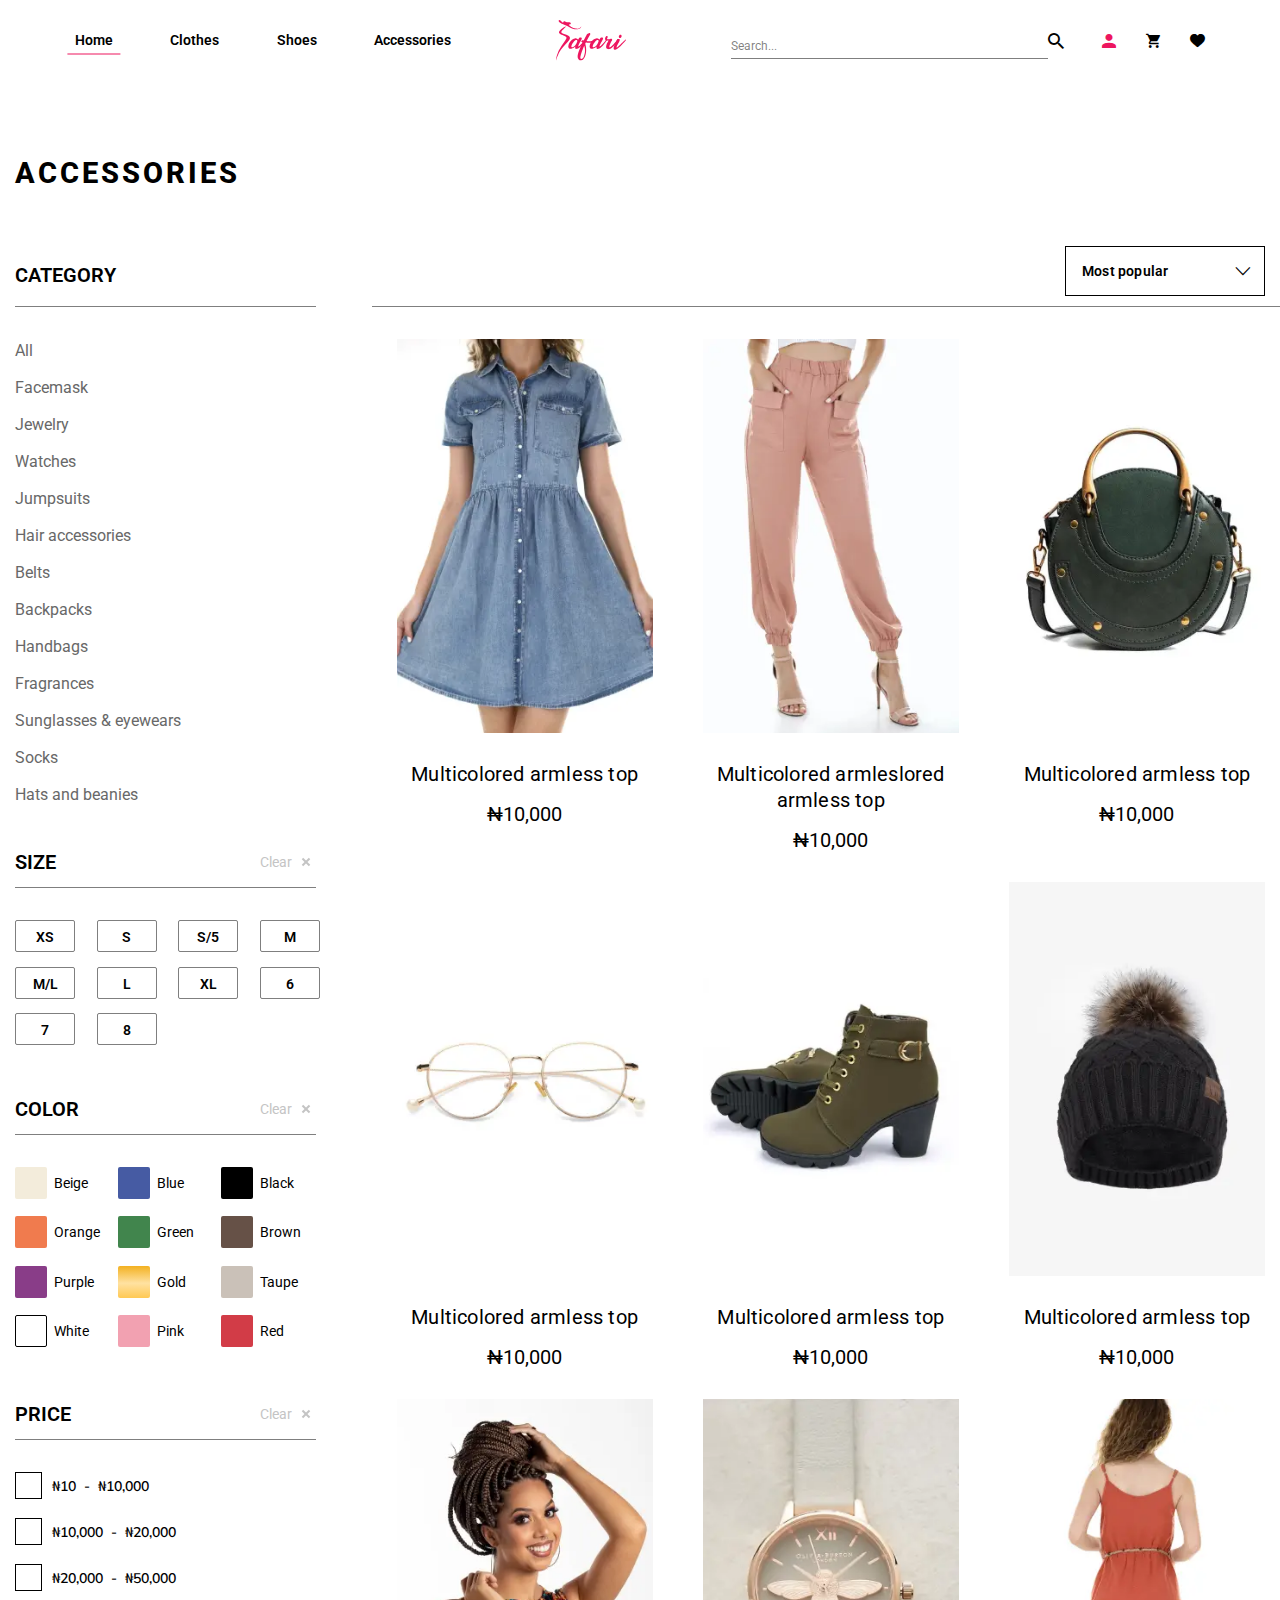
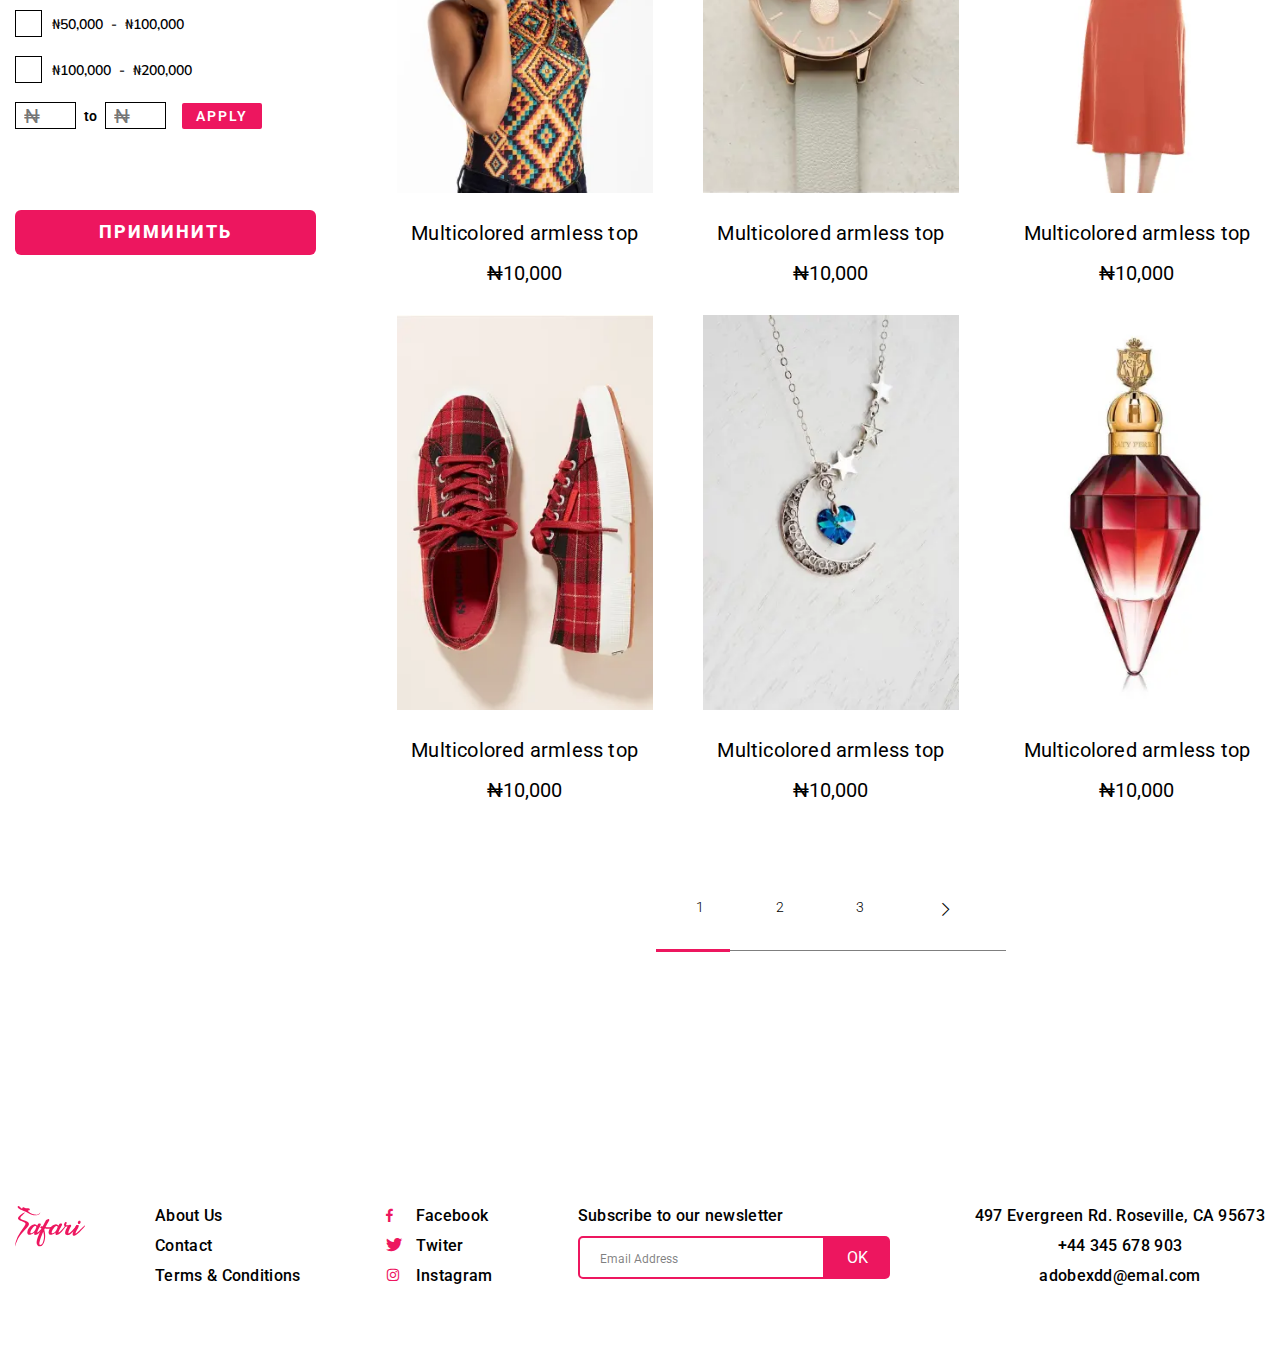
==== commit e8d4ad06: "finish" ====
--- a/accessories.html
+++ b/accessories.html
@@ -6,7 +6,7 @@
 	<meta charset="UTF-8">
 	<meta name="format-detection" content="telephone=no">
 	<!-- <style>body{opacity: 0;}</style> -->
-	<link rel="stylesheet" href="css/style.min.css?_v=20220411232149">
+	<link rel="stylesheet" href="css/style.min.css?_v=20220411233243">
 	<link rel="shortcut icon" href="favicon.ico">
 	<!-- <meta name="robots" content="noindex, nofollow"> -->
 	<meta name="viewport" content="width=device-width, initial-scale=1.0">
@@ -54,11 +54,11 @@
 
 				<div class="section-clothes__container">
 					<h2 class="section-clothes__title">ACCESSORIES</h2>
-					<div class="section-clothes__top-row row-top">
-						<div class="row-top__title  sorting-title">
+					<div class="section-clothes__top-row row-top-clothes">
+						<div class="row-top-clothes__title  sorting-title">
 							<h3 class="sorting-title__logo sorting-title__logo_nb">CATEGORY</h3>
 						</div>
-						<div class="row-top__select">
+						<div class="row-top-clothes__select">
 							<select name="form[]" class="form">
 								<option value="1" selected>Most popular</option>
 								<option value="2">Most popular</option>
@@ -557,7 +557,7 @@
 </div>
  -->
 
-	<script src="js/app.min.js?_v=20220411232149"></script>
+	<script src="js/app.min.js?_v=20220411233243"></script>
 </body>
 
 </html>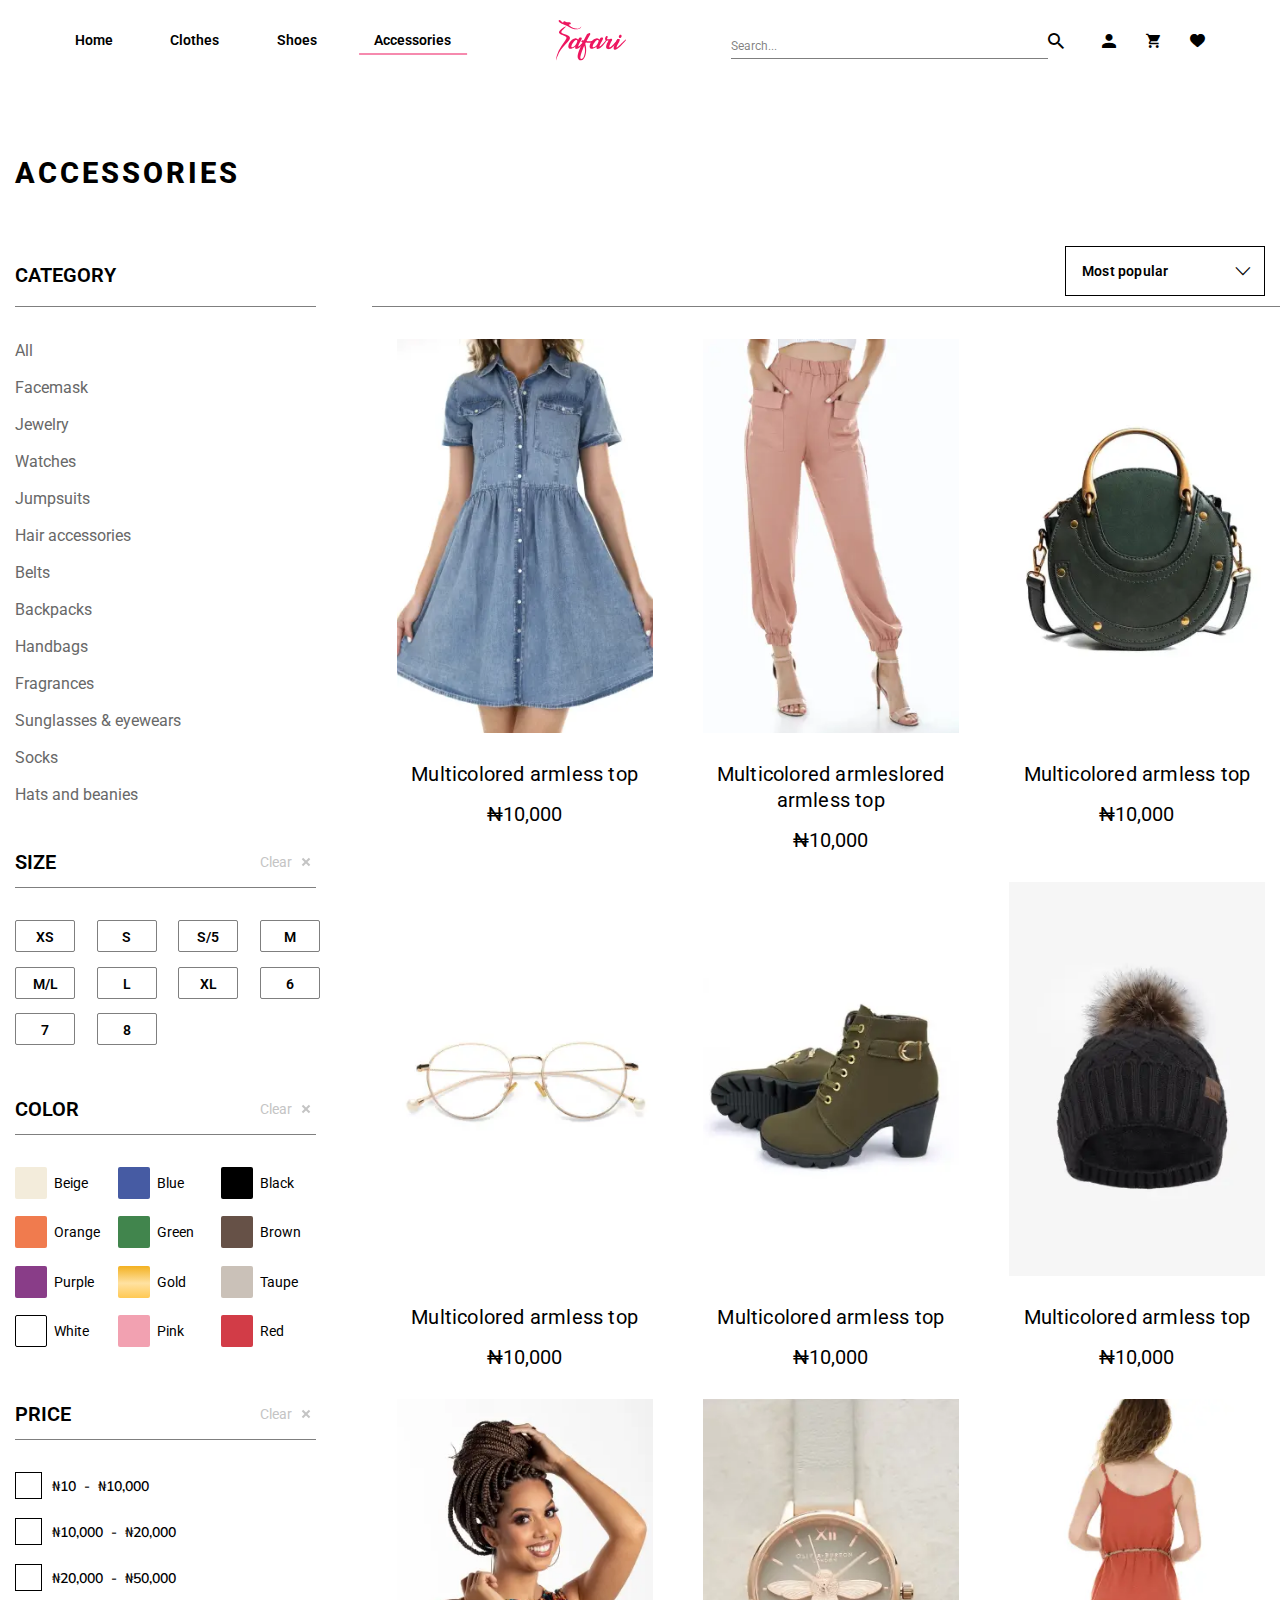
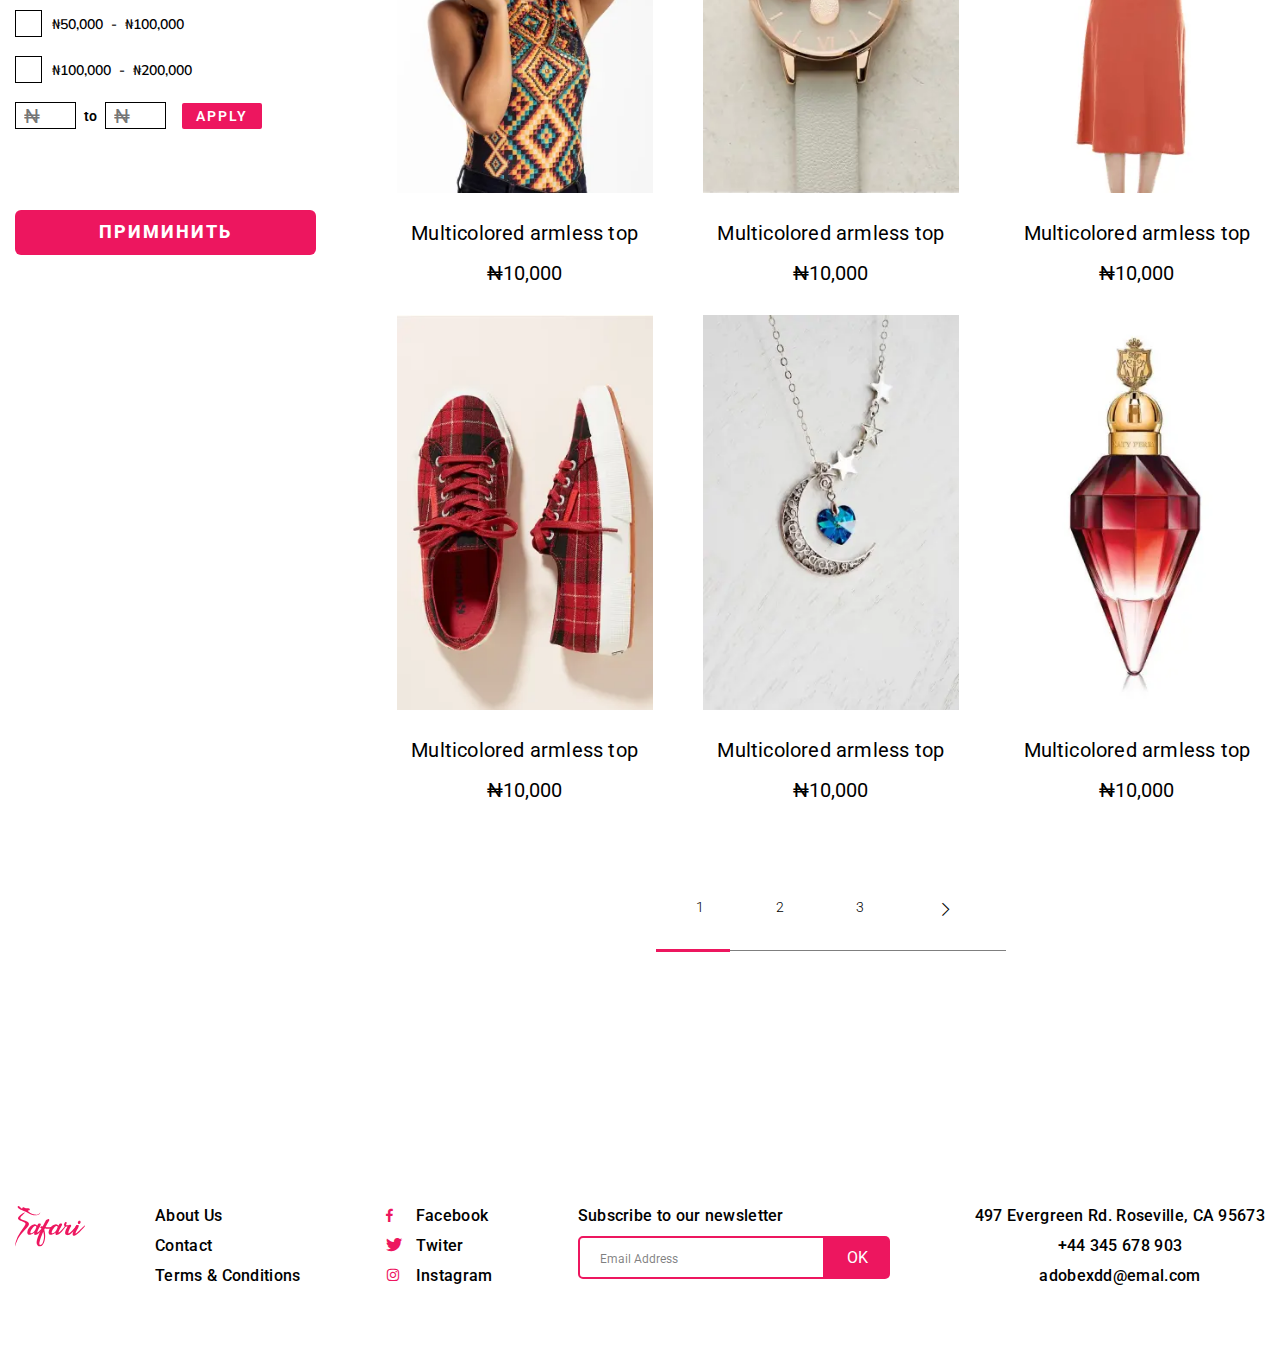
==== commit 27844daa: "finish" ====
--- a/accessories.html
+++ b/accessories.html
@@ -6,7 +6,7 @@
 	<meta charset="UTF-8">
 	<meta name="format-detection" content="telephone=no">
 	<!-- <style>body{opacity: 0;}</style> -->
-	<link rel="stylesheet" href="css/style.min.css?_v=20220411233243">
+	<link rel="stylesheet" href="css/style.min.css?_v=20220411234356">
 	<link rel="shortcut icon" href="favicon.ico">
 	<!-- <meta name="robots" content="noindex, nofollow"> -->
 	<meta name="viewport" content="width=device-width, initial-scale=1.0">
@@ -21,11 +21,11 @@
 					<div class="header__row-left header__row-left_column ">
 						<nav class="header__nav mune-header">
 							<ul class="mune-header__list mune-header__list_column">
-								<li class="mune-header__item "><a href="index.html" class="mune-header__link mune-header__link_selected">Home</a>
+								<li class="mune-header__item "><a href="index.html" class="mune-header__link ">Home</a>
 								</li>
 								<li class="mune-header__item"><a href="clothes.html" class="mune-header__link">Clothes</a></li>
 								<li class="mune-header__item"><a href="shoes.html" class="mune-header__link">Shoes</a></li>
-								<li class="mune-header__item"><a href="accessories.html" class="mune-header__link">Accessories</a>
+								<li class="mune-header__item"><a href="accessories.html" class="mune-header__link mune-header__link_selected">Accessories</a>
 								</li>
 							</ul>
 						</nav>
@@ -38,7 +38,7 @@
 						</form>
 						<nav class="header__nav mune-header">
 							<ul class="mune-header__list ">
-								<li class="mune-header__item "><a href="account-information.html" class="mune-header__link _icon-profile mune-header__link_icon"></a>
+								<li class="mune-header__item "><a href="account-information.html" class="mune-header__link _icon-profile "></a>
 								</li>
 								<li class="mune-header__item "><a href="cart.html" class="mune-header__link _icon-cart-shop"></a></li>
 								<li class="mune-header__item "><a href="account-my-favorites.html" class="mune-header__link _icon-favorite"></a></li>
@@ -557,7 +557,7 @@
 </div>
  -->
 
-	<script src="js/app.min.js?_v=20220411233243"></script>
+	<script src="js/app.min.js?_v=20220411234356"></script>
 </body>
 
 </html>--- a/css/style.min.css
+++ b/css/style.min.css
@@ -1 +1 @@
-@charset "UTF-8";@import url(https://fonts.googleapis.com/css?family=Mulish:300,regular,500,600,700,800&display=swap);@import url(https://fonts.googleapis.com/css?family=Roboto:regular&display=swap);@font-face{font-family:icons;font-display:swap;src:url(../fonts/icons.woff2) format("woff2"),url(../fonts/icons.woff) format("woff");font-weight:400;font-style:normal}.account__burger-button::after,.body-hover__add-basket::after,.page-num__button-arrow::after,.select__value:before,[class*=_icon-]:before{font-family:icons;font-style:normal;font-weight:400;font-variant:normal;text-transform:none;line-height:1;-webkit-font-smoothing:antialiased;-moz-osx-font-smoothing:grayscale}[class*=_icon-]:before{display:block}._icon-check:before{content:"\e905"}._icon-burger-arrow:before{content:"\e912"}._icon-add-basket:before{content:"\e901"}._icon-acc-info:before{content:"\e900"}._icon-add-favaorite:before{content:"\e902"}._icon-address-book:before{content:"\e903"}._icon-cart-shop:before{content:"\e904"}._icon-close:before{content:"\e906"}._icon-facebook:before{content:"\e907"}._icon-favorite:before{content:"\e908"}._icon-instagram:before{content:"\e909"}._icon-my-favorites:before{content:"\e90a"}._icon-my-orders:before{content:"\e90b"}._icon-p-left:before{content:"\e90c"}._icon-p-right:before{content:"\e90d"}._icon-profile:before{content:"\e90e"}._icon-sherach:before{content:"\e90f"}._icon-sing-out:before{content:"\e910"}._icon-twitter:before{content:"\e911"}._icon-filter:before{content:"\e913"}*{padding:0;margin:0;border:0}*,:after,:before{-webkit-box-sizing:border-box;box-sizing:border-box}body,html{height:100%;min-width:320px}body{color:#000;line-height:1;font-family:Roboto;font-size:.875rem;-ms-text-size-adjust:100%;-moz-text-size-adjust:100%;-webkit-text-size-adjust:100%;-webkit-font-smoothing:antialiased;-moz-osx-font-smoothing:grayscale}button,input,textarea{font-family:Roboto;font-size:inherit}button{cursor:pointer;color:inherit;background-color:inherit}a{color:inherit}a:link,a:visited{text-decoration:none}a:hover{text-decoration:none}ul li{list-style:none}img{vertical-align:top}h1,h2,h3,h4,h5,h6{font-weight:inherit;font-size:inherit}body{position:relative}.lock body{overflow:hidden;-ms-touch-action:none;touch-action:none}.wrapper{min-height:100%;display:-webkit-box;display:-ms-flexbox;display:flex;-webkit-box-orient:vertical;-webkit-box-direction:normal;-ms-flex-direction:column;flex-direction:column;overflow:hidden}.wrapper>main{-webkit-box-flex:1;-ms-flex:1 1 auto;flex:1 1 auto}.wrapper>*{min-width:0}[class*=__container]{max-width:83.75rem;-webkit-box-sizing:content-box;box-sizing:content-box;margin:0 auto;padding:0 .9375rem}[class*=__container_small]{max-width:71.875rem}[class*=__container_little]{max-width:63.125rem}.checkbox{position:relative}.checkbox:not(:last-child){margin-bottom:.3125em}.checkbox__input{position:absolute;width:0;height:0;opacity:0}.checkbox__input:checked+.checkbox__label:before{background:url(../img/icons/check.svg) 50% 50% no-repeat,#ed165f;border:none}.checkbox__label{cursor:pointer;display:-webkit-inline-box;display:-ms-inline-flexbox;display:inline-flex;-webkit-box-align:center;-ms-flex-align:center;align-items:center;position:relative;gap:10px}.checkbox__label:before{content:"";-ms-flex-item-align:start;align-self:flex-start;-webkit-box-flex:0;-ms-flex:0 0 20px;flex:0 0 20px;width:20px;height:20px;border:1px solid #000;border-radius:4px}.checkbox__text{padding:0 0 0 10px;font-weight:600;font-size:16px;line-height:1.125}.options{display:-webkit-box;display:-ms-flexbox;display:flex;-webkit-box-orient:vertical;-webkit-box-direction:normal;-ms-flex-direction:column;flex-direction:column;-webkit-box-align:start;-ms-flex-align:start;align-items:flex-start}.options__item{position:relative;cursor:pointer}.options__item:not(:last-child){margin-bottom:.3125em}.options__input{width:0;height:0;opacity:0;position:absolute}.options__input:focus+.options__label:before{-webkit-box-shadow:0 0 5px #000;box-shadow:0 0 5px #000}.options__input:checked+.options__label:after{background-color:#ed165f;-webkit-transform:scale(1);-ms-transform:scale(1);transform:scale(1)}.options__label{display:-webkit-inline-box;display:-ms-inline-flexbox;display:inline-flex;-webkit-box-align:center;-ms-flex-align:center;align-items:center;cursor:pointer;gap:10px}.options__label:before{content:"";-ms-flex-item-align:start;align-self:flex-start;width:20px;height:20px;-webkit-box-flex:0;-ms-flex:0 0 20px;flex:0 0 20px;border-radius:50%;border:2px solid #ed165f}.options__label:after{content:"";-webkit-transition:all .3s ease 0s;-o-transition:all .3s ease 0s;transition:all .3s ease 0s;-webkit-transform:scale(0);-ms-transform:scale(0);transform:scale(0);width:10px;height:10px;border-radius:50%;background-color:#ed165f;position:absolute;left:5px;top:5px}.options__text{font-size:14px;line-height:1.1428571429}.select{margin:32px 0 0 0;position:relative;width:76%}.select__body{position:relative}.select__title{color:inherit;text-align:left;padding:4.5064377682% 5.5793991416%;background-color:#fff;cursor:pointer;width:50%;border:1px solid #000;border-radius:6px}._select-focus .select__title{border:2px solid #ed165f}.select__value{display:-webkit-box;display:-ms-flexbox;display:flex;-webkit-box-align:center;-ms-flex-align:center;align-items:center;height:30px;padding:0 15px;-webkit-box-pack:justify;-ms-flex-pack:justify;justify-content:space-between;-webkit-box-orient:horizontal;-webkit-box-direction:reverse;-ms-flex-direction:row-reverse;flex-direction:row-reverse}.select__value:before{content:"\e90c";color:#000;font-weight:700;-ms-flex-item-align:stretch;-ms-grid-row-align:stretch;align-self:stretch;-webkit-box-flex:0;-ms-flex:0 0 10px;flex:0 0 10px;-webkit-transition:all .3s ease 0s;-o-transition:all .3s ease 0s;transition:all .3s ease 0s;display:-webkit-box;display:-ms-flexbox;display:flex;-webkit-box-pack:center;-ms-flex-pack:center;justify-content:center;-webkit-box-align:center;-ms-flex-align:center;align-items:center;-webkit-transform:rotate(-90deg);-ms-transform:rotate(-90deg);transform:rotate(-90deg)}._select-open .select__value:before{-webkit-transform:rotate(90deg);-ms-transform:rotate(90deg);transform:rotate(90deg)}.select__text{-webkit-box-flex:1;-ms-flex:1 1 auto;flex:1 1 auto}.select__input{width:100%;background-color:transparent;height:100%}.select__options{color:#000;position:absolute;top:49px;border-radius:0 0 4px 4px;min-width:50%;left:0;background-color:#fff;border-top:0;border-top:0;padding:10px 0 5px 0;-webkit-box-shadow:0 8px 16px rgba(38,38,38,.24),0 16px 24px rgba(38,38,38,.2);box-shadow:0 8px 16px rgba(38,38,38,.24),0 16px 24px rgba(38,38,38,.2);border-top:none;border:2px solid #ed165f}.select__scroll{overflow-y:auto;overflow-x:hidden;max-height:200px}.select__option{width:100%;display:block;text-align:left;cursor:pointer;padding:5px 26px;color:inherit}.select__option._select-selected{background-color:#eee}.select__row{display:-webkit-inline-box;display:-ms-inline-flexbox;display:inline-flex;-webkit-box-align:center;-ms-flex-align:center;align-items:center}.select._select-open{z-index:5}._select-tag{cursor:pointer}.spollers{display:-ms-grid;display:grid;-ms-grid-columns:(1fr)[2];grid-template-columns:repeat(2,1fr);gap:15px}.spollers__item{font-size:1.25rem}.spollers__item:not(:last-child){margin-bottom:1.5em}.spollers__title{width:100%;cursor:default;text-align:left;border:none;padding:.625rem 2.1875rem .625rem 0;border-radius:.3125rem;position:relative}._spoller-init .spollers__title{cursor:pointer}._spoller-init .spollers__title::after,._spoller-init .spollers__title::before{content:"";position:absolute;right:10px;top:50%;background-color:#000;height:2px;width:15px;-webkit-transition:-webkit-transform .5s ease 0s;transition:-webkit-transform .5s ease 0s;-o-transition:transform .5s ease 0s;transition:transform .5s ease 0s;transition:transform .5s ease 0s,-webkit-transform .5s ease 0s}._spoller-init .spollers__title::before{-webkit-transform:translate(-75%,-50%) rotate(40deg);-ms-transform:translate(-75%,-50%) rotate(40deg);transform:translate(-75%,-50%) rotate(40deg)}._spoller-init .spollers__title::after{-webkit-transform:translate(0,-50%) rotate(-40deg);-ms-transform:translate(0,-50%) rotate(-40deg);transform:translate(0,-50%) rotate(-40deg)}._spoller-init .spollers__title._spoller-active::before{-webkit-transform:translateX(-75%) rotate(-40deg);-ms-transform:translateX(-75%) rotate(-40deg);transform:translateX(-75%) rotate(-40deg)}._spoller-init .spollers__title._spoller-active::after{-webkit-transform:rotate(40deg);-ms-transform:rotate(40deg);transform:rotate(40deg)}.spollers__body{padding-top:0;border-radius:.3125rem}.qs-datepicker-container{margin:5px;font-size:1rem;font-family:sans-serif;color:#000;position:absolute;width:21.625em;display:-webkit-box;display:-ms-flexbox;display:flex;-webkit-box-orient:vertical;-webkit-box-direction:normal;-ms-flex-direction:column;flex-direction:column;z-index:9001;-webkit-user-select:none;-moz-user-select:none;-ms-user-select:none;user-select:none;overflow:hidden;background:#fff;-webkit-box-shadow:0 1.25em 1.25em -.9375em rgba(0,0,0,.3);box-shadow:0 1.25em 1.25em -.9375em rgba(0,0,0,.3);border:2px solid #ed165f;border-radius:6px;padding:5px}.qs-datepicker-container:before{top:0}.qs-datepicker-container:after{bottom:0}.qs-datepicker-container *{-webkit-box-sizing:border-box;box-sizing:border-box}.qs-datepicker-container.qs-centered{position:fixed;top:50%;left:50%;-webkit-transform:translate(-50%,-50%);-ms-transform:translate(-50%,-50%);transform:translate(-50%,-50%)}.qs-datepicker-container.qs-hidden{display:none}.qs-datepicker .qs-overlay{position:absolute;top:0;left:0;background:rgba(0,0,0,.75);color:#fff;width:100%;height:100%;padding:.5em;z-index:1;opacity:1;-webkit-transition:opacity .3s;-o-transition:opacity .3s;transition:opacity .3s;display:-webkit-box;display:-ms-flexbox;display:flex;-webkit-box-orient:vertical;-webkit-box-direction:normal;-ms-flex-direction:column;flex-direction:column}.qs-datepicker .qs-overlay.qs-hidden{opacity:0;z-index:-1}.qs-datepicker .qs-overlay .qs-overlay-year{background:rgba(0,0,0,0);border:none;border-bottom:1px solid #fff;border-radius:0;color:#fff;font-size:.875em;padding:.25em 0;width:80%;text-align:center;margin:0 auto;display:block}.qs-datepicker .qs-overlay .qs-overlay-year::-webkit-inner-spin-button{-webkit-appearance:none}.qs-datepicker .qs-overlay .qs-close{padding:.5em;cursor:pointer;position:absolute;top:0;right:0}.qs-datepicker .qs-overlay .qs-submit{border:1px solid #fff;border-radius:.26392em;padding:.5em;margin:0 auto auto;cursor:pointer;background:rgba(128,128,128,.4)}.qs-datepicker .qs-overlay .qs-submit.qs-disabled{color:grey;border-color:grey;cursor:not-allowed}.qs-datepicker .qs-overlay .qs-overlay-month-container{display:-webkit-box;display:-ms-flexbox;display:flex;-ms-flex-wrap:wrap;flex-wrap:wrap;-webkit-box-flex:1;-ms-flex-positive:1;flex-grow:1}.qs-datepicker .qs-overlay .qs-overlay-month{display:-webkit-box;display:-ms-flexbox;display:flex;-webkit-box-pack:center;-ms-flex-pack:center;justify-content:center;-webkit-box-align:center;-ms-flex-align:center;align-items:center;width:33.33333%;cursor:pointer;opacity:.5;-webkit-transition:opacity .15s;-o-transition:opacity .15s;transition:opacity .15s}.qs-datepicker .qs-overlay .qs-overlay-month.active,.qs-datepicker .qs-overlay .qs-overlay-month:hover{opacity:1}.qs-datepicker .qs-controls{width:100%;display:-webkit-box;display:-ms-flexbox;display:flex;-webkit-box-pack:justify;-ms-flex-pack:justify;justify-content:space-between;-webkit-box-align:center;-ms-flex-align:center;align-items:center;-webkit-box-flex:1;-ms-flex-positive:1;flex-grow:1;-ms-flex-negative:0;flex-shrink:0;background:#ed165f;color:#fff;-webkit-filter:blur(0);filter:blur(0);-webkit-transition:-webkit-filter .3s;transition:-webkit-filter .3s;-o-transition:filter .3s;transition:filter .3s;transition:filter .3s,-webkit-filter .3s}.qs-datepicker .qs-controls.qs-blur{-webkit-filter:blur(5px);filter:blur(5px)}.qs-datepicker .qs-arrow{height:1.5625em;width:1.5625em;position:relative;cursor:pointer;border-radius:.26392em;-webkit-transition:background .15s;-o-transition:background .15s;transition:background .15s}.qs-datepicker .qs-arrow:hover{background:rgba(0,0,0,.1)}.qs-datepicker .qs-arrow:hover.qs-left:after{border-right-color:#000}.qs-datepicker .qs-arrow:hover.qs-right:after{border-left-color:#000}.qs-datepicker .qs-arrow:after{content:"";border:.39062em solid transparent;position:absolute;top:50%;-webkit-transition:border .2s;-o-transition:border .2s;transition:border .2s}.qs-datepicker .qs-arrow.qs-left:after{border-right-color:#fff;right:50%;-webkit-transform:translate(25%,-50%);-ms-transform:translate(25%,-50%);transform:translate(25%,-50%)}.qs-datepicker .qs-arrow.qs-right:after{border-left-color:#fff;left:50%;-webkit-transform:translate(-25%,-50%);-ms-transform:translate(-25%,-50%);transform:translate(-25%,-50%)}.qs-datepicker .qs-month-year{font-weight:700;-webkit-transition:border .2s;-o-transition:border .2s;transition:border .2s;border-bottom:1px solid transparent;cursor:pointer}.qs-datepicker .qs-month-year:hover{border-bottom:1px solid grey}.qs-datepicker .qs-month-year:active:focus,.qs-datepicker .qs-month-year:focus{outline:0}.qs-datepicker .qs-month{padding-right:.5ex}.qs-datepicker .qs-year{padding-left:.5ex}.qs-datepicker .qs-squares{display:-webkit-box;display:-ms-flexbox;display:flex;color:#000;-ms-flex-wrap:wrap;flex-wrap:wrap;padding:.3125em;-webkit-filter:blur(0);filter:blur(0);-webkit-transition:-webkit-filter .3s;transition:-webkit-filter .3s;-o-transition:filter .3s;transition:filter .3s;transition:filter .3s,-webkit-filter .3s}.qs-datepicker .qs-squares.qs-blur{-webkit-filter:blur(5px);filter:blur(5px)}.qs-datepicker .qs-square{width:14.28571%;height:1.5625em;display:-webkit-box;display:-ms-flexbox;display:flex;-webkit-box-align:center;-ms-flex-align:center;align-items:center;-webkit-box-pack:center;-ms-flex-pack:center;justify-content:center;cursor:pointer;-webkit-transition:background .1s;-o-transition:background .1s;transition:background .1s;border-radius:.26392em}.qs-datepicker .qs-square.qs-current{font-weight:700}.qs-datepicker .qs-square.qs-current span{text-decoration:underline}.qs-datepicker .qs-square.qs-active{background:#fff;color:#000}.qs-datepicker .qs-square.qs-range-date-start:not(.qs-range-date-6){border-top-right-radius:0;border-bottom-right-radius:0}.qs-datepicker .qs-square.qs-range-date-middle{background:#d4ebf2}.qs-datepicker .qs-square.qs-range-date-middle:not(.qs-range-date-0):not(.qs-range-date-6){border-radius:0}.qs-datepicker .qs-square.qs-range-date-middle.qs-range-date-0{border-top-right-radius:0;border-bottom-right-radius:0}.qs-datepicker .qs-square.qs-range-date-end:not(.qs-range-date-0),.qs-datepicker .qs-square.qs-range-date-middle.qs-range-date-6{border-top-left-radius:0;border-bottom-left-radius:0}.qs-datepicker .qs-square.qs-disabled span{opacity:.2}.qs-datepicker .qs-square.qs-empty{cursor:default}.qs-datepicker .qs-square.qs-disabled{cursor:not-allowed}.qs-datepicker .qs-square.qs-day{cursor:default;font-weight:700;color:grey}.qs-datepicker .qs-square:not(.qs-empty):not(.qs-disabled):not(.qs-day):not(.qs-active):hover{background:#ed165ec4}.qs-datepicker .qs-event{position:relative}.qs-datepicker .qs-event:after{content:"";position:absolute;width:.46875em;height:.46875em;border-radius:50%;background:#07f;bottom:0;right:0}.qs-datepicker .qs-event.qs-disabled:after,.qs-datepicker .qs-event.qs-empty:after{background:#cce4ff}[class*=-ibg]{position:relative}[class*=-ibg] img{position:absolute;width:100%;height:100%;top:0;left:0;-o-object-fit:cover;object-fit:cover}[class*=-ibg_contain] img{-o-object-fit:contain;object-fit:contain}.input-block{display:-webkit-box;display:-ms-flexbox;display:flex;-webkit-box-orient:vertical;-webkit-box-direction:normal;-ms-flex-direction:column;flex-direction:column}.input-block__label{font-size:14px;line-height:.5833333333}.input-block__label:not(:last-child){margin:0 0 16px 0}.input-block textarea.input-block__inp{resize:none;height:200px;padding:15px 20px}.input-block__inp{width:100%;border:1px solid #000;border-radius:6px}.input-block__inp_sign{padding:5.1344743276% 6.3569682152%}.input-block__inp_acc-info{padding:6% 7.4285714286%}.input-block__inp_ship-address{padding:5.1851851852% 6.4197530864%}._form-focus .input-block__inp{outline:0;border:2px solid #ed165f;-webkit-box-shadow:0 8px 16px rgba(38,38,38,.24),0 16px 24px rgba(38,38,38,.2);box-shadow:0 8px 16px rgba(38,38,38,.24),0 16px 24px rgba(38,38,38,.2)}.title-sign{font-weight:800;font-size:20px;line-height:.9;letter-spacing:.2px;margin:0 0 32px 0}.button{margin:32px 0 0 0;letter-spacing:2px;text-transform:uppercase;color:#fff;font-weight:800;font-size:18px;line-height:1.33;padding:3.4408602151% 10.1075268817%;background-color:#ed165f;border-radius:6px;-webkit-transition:background-color .3s ease 0s;-o-transition:background-color .3s ease 0s;transition:background-color .3s ease 0s}.button_filter{margin:0;padding:0;background-color:#fff;color:#000;display:none}.button_small{margin:0 0 0 8px;margin-top:0;padding:4px 14px;font-weight:600;font-size:14px;line-height:1.2857142857;border-radius:2px}.button_gift{margin:0;padding:12px 11px}.button_gift-w{margin:0;padding:12px 11px;border:1px solid #000;background-color:#fff;color:#000}.button_border{background-color:#fff;border:1px solid #ed165f;color:#000}.button_white-cart{font-size:1rem;display:-webkit-inline-box;display:-ms-inline-flexbox;display:inline-flex;-webkit-box-align:center;-ms-flex-align:center;align-items:center;background-color:#fff;color:#ed165f;letter-spacing:.2px;padding:10px 15px}.button_white-cart span{display:-webkit-inline-box;display:-ms-inline-flexbox;display:inline-flex;margin:0 8px 0 0;-webkit-box-align:center;-ms-flex-align:center;align-items:center;border-radius:50%;width:16px;height:16px;background-color:#ed165f;position:relative}.button_white-cart span::after,.button_white-cart span::before{content:"";width:10px;height:2px;background-color:#fff;position:absolute;left:20%}.button_white-cart span::before{top:calc(50% - 1px);-webkit-transform:rotate(-45deg);-ms-transform:rotate(-45deg);transform:rotate(-45deg)}.button_white-cart span::after{bottom:calc(50% - 1px);-webkit-transform:rotate(45deg);-ms-transform:rotate(45deg);transform:rotate(45deg)}.button_white-cart::before{color:#ed165f;padding:0 8px 0 0}.button_white{background-color:#fff;color:#000;padding:3.4408602151% 7.0967741935%}.button_white span{display:-webkit-inline-box;display:-ms-inline-flexbox;display:inline-flex;-webkit-box-align:center;-ms-flex-align:center;align-items:center;border-radius:50%;width:16px;height:16px;background-color:#ed165f;position:relative;top:1px}.button_white span::after,.button_white span::before{content:"";width:10px;height:2px;background-color:#fff;position:absolute;left:17%}.button_white span::before{top:calc(50% - 1px);-webkit-transform:rotate(-45deg);-ms-transform:rotate(-45deg);transform:rotate(-45deg)}.button_white span::after{bottom:calc(50% - 1px);-webkit-transform:rotate(45deg);-ms-transform:rotate(45deg);transform:rotate(45deg)}.sidebar-acc{letter-spacing:.2px;font-weight:800;line-height:1.125;height:100%}._active .sidebar-acc{-webkit-box-shadow:0 0 50px #000;box-shadow:0 0 50px #000;left:0;z-index:30}.sidebar-acc__btn{display:none}.sidebar-acc__nav{display:-webkit-box;display:-ms-flexbox;display:flex;-webkit-box-orient:vertical;-webkit-box-direction:normal;-ms-flex-direction:column;flex-direction:column}.sidebar-acc__title{text-align:center;letter-spacing:.2px;font-size:16px}.sidebar-acc__title:not(:last-child){margin:0 0 42px 0}.sidebar-acc__sing-out{display:block;height:30px;-ms-flex-item-align:center;-ms-grid-row-align:center;align-self:center;font-weight:600;font-size:16px;color:#ed165f;margin:0 0 7.0072992701% 0}.sidebar-acc__sing-out::before{display:inline-block;margin:0 17px 0 0;font-size:1pxrem}.mune-acc__list{padding:0 0 40px 0}.mune-acc__item{position:relative}.mune-acc__item:not(:last-child){margin:0 0 32px 0}.mune-acc__item_selected__link{color:#fff}.mune-acc__link{position:relative;z-index:10;padding-left:32px;font-size:14px}.mune-acc__link::before{display:inline-block;margin:0 18px 0 0}.mune-acc__link_selected{color:#fff}.mune-acc__img{position:absolute;top:50%;left:0;padding:0 0 37.5% 0;z-index:-1}.mune-acc img{-webkit-transform:translate(0,-50%);-ms-transform:translate(0,-50%);transform:translate(0,-50%);width:100%;height:100%;-o-object-fit:cover;object-fit:cover}.title-details-shipping__title{font-weight:800;font-size:20px;line-height:.9}.title-details-shipping__title::before{content:"";margin:0 16px 0 0;display:-webkit-inline-box;display:-ms-inline-flexbox;display:inline-flex;-ms-flex-item-align:end;align-self:flex-end;border-radius:50%;width:22px;height:22px;color:#fff;background:url(../img/icons/check.svg) 50% 50% no-repeat,#c4c4c4}.title-details-shipping__title_pink::before{background:url(../img/icons/check.svg) 50% 50% no-repeat,#ed165f}.title-details-shipping__title_none{text-align:center}.title-details-shipping__title_none::before{display:none}.sorting-title__logo{font-weight:600;font-size:20px;line-height:.9;border-bottom:1px solid rgba(0,0,0,.5);padding:0 0 16px 0}.sorting-title__logo_nb{border-bottom:none;padding:0}.res-btn{position:absolute;right:-5px;top:-20px}.res-btn::after,.res-btn::before{content:"";display:inline-block;width:10px;height:2px;position:absolute;right:10px;top:28px;background-color:#c4c4c4}.res-btn::after{-webkit-transform:rotate(-45deg);-ms-transform:rotate(-45deg);transform:rotate(-45deg)}.res-btn::before{-webkit-transform:rotate(45deg);-ms-transform:rotate(45deg);transform:rotate(45deg)}.res-btn__inp{cursor:pointer;position:absolute;right:20px;top:14px;width:50px;height:30px;font-size:14px;line-height:18px;color:#c4c4c4;background-color:#fff}.header__container_small{display:-webkit-box;display:-ms-flexbox;display:flex;-webkit-box-pack:justify;-ms-flex-pack:justify;justify-content:space-between}.header__body{-webkit-box-flex:1;-ms-flex:1 1 auto;flex:1 1 auto;position:relative;display:-webkit-box;display:-ms-flexbox;display:flex;-webkit-box-align:center;-ms-flex-align:center;align-items:center;-webkit-box-pack:justify;-ms-flex-pack:justify;justify-content:space-between;min-height:30px;padding:20px 10px;z-index:2}.menu-open .header__body{left:0}.header__row-left{padding:0 30px 0 0}.menu-open .header__row-left{left:0}.header__icon{-webkit-box-ordinal-group:4;-ms-flex-order:3;order:3;-ms-flex-item-align:center;-ms-grid-row-align:center;align-self:center}.header__mobile-small-logo{-ms-flex-item-align:center;-ms-grid-row-align:center;align-self:center;position:relative;z-index:5}.header__logo{position:relative;z-index:2}.header__row-right{display:-webkit-box;display:-ms-flexbox;display:flex;padding:0 0 0 30px}.header__row-right .mune-header{-ms-flex-item-align:center;-ms-grid-row-align:center;align-self:center}.header__row-right .mune-header__list{-ms-flex-wrap:nowrap;flex-wrap:nowrap}.header__row-right .mune-header__item{font-size:1rem}.header__row-right .mune-header__item:not(:last-child){margin:0 30px 0 0}.mune-header__list{display:-webkit-box;display:-ms-flexbox;display:flex;row-gap:20px;-ms-flex-wrap:wrap;flex-wrap:wrap;-webkit-box-pack:start;-ms-flex-pack:start;justify-content:flex-start}.mune-header__link{font-weight:600;font-size:.875rem;line-height:1.28;-webkit-transition:color .3s ease 0s;-o-transition:color .3s ease 0s;transition:color .3s ease 0s;position:relative;z-index:20}.mune-header__link_selected::after{content:"";display:block;width:140%;height:1px;position:absolute;top:140%;left:50%;-webkit-transform:translate(-50%,-50%);-ms-transform:translate(-50%,-50%);transform:translate(-50%,-50%);background-color:#ed165f}.mune-header__link_icon{color:#ed165f}.from-header__search{display:-webkit-box;display:-ms-flexbox;display:flex;position:relative;z-index:5}.from-header__input{width:100%;padding:5px 0 2px 0;border-bottom:.5px solid rgba(0,0,0,.5);font-size:1.5625rem}._form-focus .from-header__input{outline:0;border-bottom:.5px solid #ed165f}.from-header__input::-webkit-input-placeholder{font-size:12px;line-height:1.5;color:rgba(0,0,0,.5)}.from-header__input::-moz-placeholder{font-size:12px;line-height:1.5;color:rgba(0,0,0,.5)}.from-header__input:-ms-input-placeholder{font-size:12px;line-height:1.5;color:rgba(0,0,0,.5)}.from-header__input::-ms-input-placeholder{font-size:12px;line-height:1.5;color:rgba(0,0,0,.5)}.from-header__input::placeholder{font-size:12px;line-height:1.5;color:rgba(0,0,0,.5)}.from-header__btn{font-size:1rem}.icon-menu{-webkit-box-ordinal-group:4;-ms-flex-order:3;order:3;display:none}.footer__body{display:-webkit-box;display:-ms-flexbox;display:flex;-webkit-box-pack:justify;-ms-flex-pack:justify;justify-content:space-between;-webkit-box-align:start;-ms-flex-align:start;align-items:flex-start;font-size:1rem;font-weight:500;letter-spacing:.3px;line-height:1.2;padding:4.4776119403% 0 5.9701492537%}.menu-footer{padding:0 15px 0 0}.menu-footer__item:not(:last-child){margin:0 0 11px 0}.menu-footer__link{-webkit-transition:color .3s ease 0s;-o-transition:color .3s ease 0s;transition:color .3s ease 0s}.menu-footer__link_icon::before{width:14px;display:inline-block;padding:0 30px 0 0;font-size:.875rem;color:#ed165f}.subscribe-block{padding:0 15px 0 0}.subscribe-block__block-input{margin:11px 0 0 0;display:-webkit-box;display:-ms-flexbox;display:flex}.subscribe-block__input{width:100%;padding:10px 20px;border:2px solid #ed165f;border-radius:5px 0 0 5px}._form-focus .subscribe-block__input{outline:0}.subscribe-block__input::-webkit-input-placeholder{font-size:12px;line-height:1.5;color:rgba(0,0,0,.5)}.subscribe-block__input::-moz-placeholder{font-size:12px;line-height:1.5;color:rgba(0,0,0,.5)}.subscribe-block__input:-ms-input-placeholder{font-size:12px;line-height:1.5;color:rgba(0,0,0,.5)}.subscribe-block__input::-ms-input-placeholder{font-size:12px;line-height:1.5;color:rgba(0,0,0,.5)}.subscribe-block__input::placeholder{font-size:12px;line-height:1.5;color:rgba(0,0,0,.5)}.subscribe-block__button{color:#fff;background-color:#ed165f;padding:10px 22px;border-radius:0 5px 5px 0}.contacts-footer{text-align:center}.contacts-footer>:not(:last-child){margin:0 0 11px 0}.page__slider-main{margin:0 0 4.776119403% 0}.main-slider{background-color:#ed165f}.main-slider__slider{background-color:#ed165f}.main-slider__slide{display:-webkit-box;display:-ms-flexbox;display:flex;-webkit-box-pack:center;-ms-flex-pack:center;justify-content:center;position:relative}.no-webp .main-slider__slide::before{background:url(../img/main-slider/Logo-slider.png) center center/70% 60% no-repeat}.main-slider__slide::before{content:"";position:absolute;width:100%;height:100%;top:0;left:0;z-index:-2}.main-slider__img{z-index:-1;position:relative}.main-slider__img img{max-width:100%}.main-slider__pagging{text-align:center;padding:2.3880597015% 0 4.776119403% 0}.main-slider__pagging .swiper-pagination-bullet{width:16px;height:16px;border:2px solid #fff;border-radius:50%;display:inline-block;margin:0 26px 0 0}.main-slider__pagging .swiper-pagination-bullet-active{background-color:#fff;border-radius:50%}.main-slider__down-arrow{padding:0 0 37px 0}.arrow-down{display:-webkit-box;display:-ms-flexbox;display:flex;-webkit-box-orient:vertical;-webkit-box-direction:normal;-ms-flex-direction:column;flex-direction:column;text-align:center;-webkit-box-align:center;-ms-flex-align:center;align-items:center}.arrow-down__text{font-weight:600;color:#fff}.arrow-down__text:not(:last-child){margin:0 0 16px 0}.arrow-down__icon{width:11px;height:11px;border:3px solid #fff;border-radius:50%;position:relative}.arrow-down__icon::after{content:"";border:solid #fff;border-width:0 3px 3px 0;display:inline-block;padding:6px;position:absolute;bottom:-15px;left:-5px;-webkit-transform:rotate(45deg);-ms-transform:rotate(45deg);transform:rotate(45deg)}.style-your__title{display:-webkit-box;display:-ms-flexbox;display:flex;-webkit-box-pack:justify;-ms-flex-pack:justify;justify-content:space-between;-webkit-box-align:center;-ms-flex-align:center;align-items:center}.style-your__title h2{text-align:center;margin:0 2.7777777778%;-webkit-box-flex:1;-ms-flex:1 1 274px;flex:1 1 274px;font-weight:700;line-height:1.16}.style-your__title:not(:last-child){margin:0 0 32px 0}.style-your__title::after,.style-your__title::before{content:"";width:31.94%;height:1px;background-color:#000}.style-your__text{line-height:1.45;text-align:center}.style-your__text:not(:last-child){margin:0 0 4.3795620438% 0}.style-your__items{display:-webkit-box;display:-ms-flexbox;display:flex;-webkit-box-pack:center;-ms-flex-pack:center;justify-content:center;-ms-flex-wrap:wrap;flex-wrap:wrap;row-gap:30px;margin-top:60px;margin:0 -25px}.style-your__item{padding:0 25px;min-width:220px;-webkit-box-flex:0;-ms-flex:0 1 25%;flex:0 1 25%}.goods{display:-webkit-box;display:-ms-flexbox;display:flex;height:100%;-webkit-box-orient:vertical;-webkit-box-direction:normal;-ms-flex-direction:column;flex-direction:column}.goods__top{display:-webkit-box;display:-ms-flexbox;display:flex;-webkit-box-orient:vertical;-webkit-box-direction:normal;-ms-flex-direction:column;flex-direction:column;position:relative}.goods__top::before{content:"";position:absolute;width:100%;height:100%;top:0;left:0;z-index:2}.goods__img-ibg{display:inline-block;padding:0 0 153.87% 0}.goods .goods__top:hover:before{background-color:rgba(0,0,0,.25)}.goods__body{margin:10.7744107744% 0 0 0;display:-webkit-box;display:-ms-flexbox;display:flex;-webkit-box-orient:vertical;-webkit-box-direction:normal;-ms-flex-direction:column;flex-direction:column;text-align:center}.goods__text{font-size:20px;line-height:1.3;letter-spacing:.2px}.goods__text:not(:last-child){margin:0 0 16px 0}.goods__price{font-size:20px;line-height:1.15}.goods__hover{position:absolute;top:50%;left:50%;z-index:6;-webkit-transform:translate(-50%,-50%);-ms-transform:translate(-50%,-50%);transform:translate(-50%,-50%)}.touch .goods__hover{position:static;-webkit-transform:none;-ms-transform:none;transform:none;padding-top:.625rem}.body-hover{text-align:center;-webkit-transition:opacity .3s ease 0s;-o-transition:opacity .3s ease 0s;transition:opacity .3s ease 0s;visibility:hidden;opacity:0}._active-show .body-hover{opacity:1;visibility:visible}.touch .body-hover{opacity:1;visibility:visible;display:-webkit-box;display:-ms-flexbox;display:flex;-webkit-box-orient:horizontal;-webkit-box-direction:reverse;-ms-flex-direction:row-reverse;flex-direction:row-reverse;-webkit-box-pack:center;-ms-flex-pack:center;justify-content:center;-webkit-column-gap:20px;-moz-column-gap:20px;column-gap:20px}.body-hover__favorite{padding:10px;color:#ed165f;background-color:#fff;font-size:1.25rem;-ms-flex-item-align:center;-ms-grid-row-align:center;align-self:center}.body-hover__favorite:not(:last-child){margin:0 0 13px 0}.touch .body-hover__favorite{border:2px solid #ed165f;border-radius:9px;margin:0}.body-hover__add-basket{padding:12px 14px;background-color:#fff;border-radius:2px;font-size:12px;line-height:1.4;font-weight:700;letter-spacing:.2px;display:-webkit-box;display:-ms-flexbox;display:flex;-webkit-box-align:center;-ms-flex-align:center;align-items:center}.touch .body-hover__add-basket{border:2px solid #ed165f;border-radius:9px}.body-hover__add-basket::after{font-size:1.25rem;padding:0 0 0 11px;content:"\e901";color:#ed165f}.body-hover__num-page{margin:8.9051094891% 0}.page-num__container{margin:8.9051094891% 0}.page-num__body{display:-webkit-box;display:-ms-flexbox;display:flex;-webkit-box-pack:center;-ms-flex-pack:center;justify-content:center;-webkit-box-align:center;-ms-flex-align:center;align-items:center}.page-num__list{display:-webkit-box;display:-ms-flexbox;display:flex;border-bottom:.5px solid rgba(0,0,0,.5);padding:20px 40px}.page-num__item{height:30px;width:30px;position:relative}.page-num__item:not(:last-child){margin:0 50px 0 0}.page-num ._active-page::after{content:"";display:block;height:3px;width:74px;background-color:#ed165f;position:absolute;bottom:-22px;left:-40px}.page-num__link{font-weight:300;font-size:14px;line-height:1}.page-num__button-arrow{height:20px;width:20px}.page-num__button-arrow::after{content:"\e90d";font-size:.8125rem;font-weight:700}._active .account__bg{background:rgba(0,0,0,0);position:absolute;width:100%;height:100%;top:0;left:0;z-index:10}.account__burger-button{color:#fff;display:-webkit-inline-box;display:-ms-inline-flexbox;display:inline-flex;margin:0 0 30px 10px;background-color:#ed165f;padding:10px 20px;border-radius:6px;font-weight:600;letter-spacing:.15em}.account__burger-button::after{content:"\e912";margin:0 0 0 15px;font-size:1.125rem;-webkit-transition:-webkit-transform .3s ease 0s;transition:-webkit-transform .3s ease 0s;-o-transition:transform .3s ease 0s;transition:transform .3s ease 0s;transition:transform .3s ease 0s,-webkit-transform .3s ease 0s;-webkit-transform:rotate(360deg);-ms-transform:rotate(360deg);transform:rotate(360deg)}.account__container{display:-ms-grid;display:grid;-ms-grid-columns:22.8467153285% 70.5839416058%;grid-template-columns:22.8467153285% 70.5839416058%;-webkit-column-gap:32px;-moz-column-gap:32px;column-gap:32px}.account__title{font-size:24px;line-height:.75;letter-spacing:.2px}.account__title:not(:last-child){margin:0 0 90px 0}.form-block__items{padding-left:4.6715328467%;display:-webkit-box;display:-ms-flexbox;display:flex}.form-block__item{padding:0 20px 0 0;-webkit-box-flex:0;-ms-flex:0 1 50%;flex:0 1 50%}.form-block__item>:not(:last-child){margin:0 0 32px 0}.form-block .input-block__inp{padding:21px 26px}.form-block__block-input{max-width:350px}.form-block__link-change-pass{font-size:16px;font-weight:600;line-height:1.125;color:#ed165f}.book-address>:not(:last-child){margin:0 0 16px 0}.book-address__title{font-weight:600;font-size:20px;line-height:.9;letter-spacing:.2px}.book-address__info-user-contact{font-size:14px;line-height:1.28;letter-spacing:.2px}.book-address__item:not(:last-child){margin:0 0 4px 0}.book-address__bnts-ed-del{display:block;text-align:right}.book-address__button{font-weight:700;color:#ed165f}.book-address__button:not(:last-child){margin:0 4.6715328467% 0 0}.orders__items{display:-ms-grid;display:grid;row-gap:30px}.orders__item{display:-webkit-box;display:-ms-flexbox;display:flex}.item-order__item{line-height:1.125}.product-column{-webkit-box-flex:0;-ms-flex:0 1 40%;flex:0 1 40%;min-width:300px;display:-webkit-box;display:-ms-flexbox;display:flex}.product-column_md-delivery{background-color:#08b727;border-radius:1px;color:#fff;text-align:center;padding:5px 16px}.product-column__block-right{margin:0 10.1587301587% 0 0}.product-column__img{display:inline-block;margin:0 0 16px 0}.product-column__img img{max-width:100%}.product-column__body>:not(:last-child){margin:0 0 8px 0}.product-column__title{display:block;font-weight:600;font-size:20px;line-height:.9;letter-spacing:.2px;color:#000}.product-column__size{color:#686868;font-weight:600;line-height:1.195;letter-spacing:.2px}.product-column__price{font-size:14px;line-height:1.195;color:#ed165f}.product-column__qty{font-size:14px;line-height:1.285}.product-column__date{font-size:12px;line-height:1.25}.payment-column{font-size:14px;line-height:2;color:#686868}.payment-column__title{font-weight:600;font-size:16px;line-height:1.5;color:#000}.del-ship-addr-column__delivery:not(:last-child){margin:0 0 20px 0}.del-ship-addr-column__title{font-weight:600;font-size:16px;line-height:1.5;margin:0 0 4px 0}.del-ship-addr-column__text{color:#686868;font-size:12px;line-height:2}.favorites__items{display:-webkit-box;display:-ms-flexbox;display:flex}.favorites__item{-webkit-box-flex:0;-ms-flex:0 1 50%;flex:0 1 50%}.favorites__buttons{display:-webkit-box;display:-ms-flexbox;display:flex;-webkit-box-pack:center;-ms-flex-pack:center;justify-content:center}.product-favaorite{display:-webkit-box;display:-ms-flexbox;display:flex;-webkit-box-align:center;-ms-flex-align:center;align-items:center;-webkit-box-pack:center;-ms-flex-pack:center;justify-content:center}.product-favaorite__img{display:-webkit-inline-box;display:-ms-inline-flexbox;display:inline-flex;margin:0 6.8817204301% 0 0}.product-favaorite__img img{max-width:100%}.product-favaorite__body>:not(:last-child){margin:0 0 8px 0}.product-favaorite__name{display:block;font-weight:600;font-size:20px;line-height:.9;letter-spacing:.2px}.product-favaorite__size{color:#686868;font-weight:600;line-height:1.195;letter-spacing:.2px}.product-favaorite__price{font-size:14px;line-height:1.195;color:#ed165f}.create-sign-in__container_little{letter-spacing:.2px}.create-sign-in__title{font-weight:800;font-size:30px;line-height:.6}.create-sign-in__title:not(:last-child){margin:0 0 16px 0}.create-sign-in__text{font-size:20px;line-height:.9}.create-sign-in__form{margin:64px 0 0 0;display:-webkit-box;display:-ms-flexbox;display:flex}.sign-in{padding:0 20px 0 0;-webkit-box-flex:0;-ms-flex:0 1 50%;flex:0 1 50%}.sign-in__items>:not(:last-child){margin:0 0 32px 0}.sign-in__footer{max-width:409px;display:-webkit-box;display:-ms-flexbox;display:flex;-webkit-box-orient:vertical;-webkit-box-direction:normal;-ms-flex-direction:column;flex-direction:column}.sign-in__block-input{max-width:409px}.sign-in__link a{display:-webkit-inline-box;display:-ms-inline-flexbox;display:inline-flex;border-bottom:1px solid #000;margin:29px 0 0 0;font-size:14px;line-height:1.28;letter-spacing:.2px;-webkit-transition:all .3s ease 0s;-o-transition:all .3s ease 0s;transition:all .3s ease 0s}.create-acc{-webkit-box-flex:0;-ms-flex:0 1 50%;flex:0 1 50%}.create-acc__items>:not(:last-child){margin:0 0 32px 0}.create-acc__block-input{max-width:409px}.cart-main__title{font-weight:800;font-size:1.5rem;line-height:.75;letter-spacing:.2px}.cart-main__title:not(:last-child){margin:0 0 78px 0}.cart-main__top-row:not(:last-child){margin:0 0 16px 0}.cart-main__footer{padding:20px 0 0 0;margin:5.5652173913% 0 0 0}.footer-cart{text-align:right}.footer-cart__sum-total{font-weight:600;font-size:24px;line-height:1.25}.footer-cart__sum-total span{font-weight:400}.footer-cart__sum-total:not(:last-child){margin:0 0 18px 0}.footer-cart__text{font-weight:600;line-height:1.125;letter-spacing:.2px;color:#686868}.footer-cart__btn{display:inline-block;-ms-grid-column-align:end;justify-self:end;padding:1.0434782609% 2.0869565217%}.footer-cart__btn:not(:last-child){margin:0 5.5652173913% 0 0}.row-top{display:-ms-grid;display:grid;-ms-grid-columns:52.1739130435% (12.6956521739%)[3];grid-template-columns:52.1739130435% repeat(3,12.6956521739%)}.row-top__item{text-align:center;font-weight:600;font-size:16px;line-height:1.125;letter-spacing:.2px;color:#686868}.row-top__item:first-child{text-align:left}.product-cart__item:not(:last-child){margin:0 0 30px 0}.product-cart__block{display:-ms-grid;display:grid;-ms-grid-columns:52.1739130435% (12.6956521739%)[3];grid-template-columns:52.1739130435% repeat(3,12.6956521739%);text-align:center;min-height:169px;-webkit-box-align:center;-ms-flex-align:center;align-items:center}.product-cart__description{display:-webkit-box;display:-ms-flexbox;display:flex;-webkit-box-align:center;-ms-flex-align:center;align-items:center}.product-cart__img{margin:0 5.3333333333% 0 0}.product-cart__img img{max-width:100%}.product-cart__body{-moz-text-align-last:left;text-align-last:left}.product-cart__body>:not(:last-child){margin:0 0 8px 0}.product-cart__name{display:block;font-weight:600;font-size:20px;line-height:.9;letter-spacing:.2px}.product-cart__size{font-weight:600;font-size:1rem;line-height:1.125;letter-spacing:.2px;color:#686868}.product-cart__buttons{text-align:right}.product-cart__btn:not(:last-child){padding:10px 10px 0 0}.product-cart__section-qty{padding:0 0 40px 0;border-left:1.5px solid #e1e1e1;border-right:1.5px solid #e1e1e1;-ms-grid-row-align:center;align-self:center;display:-ms-grid;display:grid;-webkit-box-align:center;-ms-flex-align:center;align-items:center;-webkit-box-pack:center;-ms-flex-pack:center;justify-content:center;height:100%}.product-cart__section-qty .select{margin:0}.product-cart__section-qty .select__title{width:86px;border:none;border-radius:0;border-bottom:1px solid #c4c4c4}.product-cart__section-qty .select__options{width:86px;border:1px solid #c4c4c4;border-radius:0;top:36px}.product-cart__section-price{display:-ms-grid;display:grid;-webkit-box-align:center;-ms-flex-align:center;align-items:center;padding:0 0 40px 0;height:100%;border-right:1.5px solid #e1e1e1}.product-cart__value{font-size:20px;line-height:1.15}.product-cart__value_m{display:none;font-size:1rem}.product-cart__section-total{padding:0 0 40px 0;display:-ms-grid;display:grid;-webkit-box-align:center;-ms-flex-align:center;align-items:center}.details-shipping__items{display:-webkit-box;display:-ms-flexbox;display:flex;margin:0 -31px}.details-shipping__item{padding:0 31px;-webkit-box-flex:0;-ms-flex:0 1 33.333%;flex:0 1 33.333%}.form-address__title{display:-webkit-box;display:-ms-flexbox;display:flex;-webkit-box-align:center;-ms-flex-align:center;align-items:center}.form-address__title:not(:last-child){margin:0 0 67px 0}.form-address__body>:not(:last-child){margin:0 0 32px 0}.form-block__select_address .select_form{width:100%}.form-block__select_address .select_form .select__title{width:100%}.form-block__block-input{max-width:350px}.from-delivery{display:-webkit-box;display:-ms-flexbox;display:flex;-webkit-box-orient:vertical;-webkit-box-direction:normal;-ms-flex-direction:column;flex-direction:column}.from-delivery__title:not(:last-child){margin:0 0 32px 0}.from-delivery__options_row{margin:0 0 17.2839506173% 0}.from-delivery__options_row .options__item{margin:0 20px 0 0}.from-delivery__options_column{-webkit-box-orient:vertical;-webkit-box-direction:normal;-ms-flex-direction:column;flex-direction:column}.from-delivery__body{display:-webkit-box;display:-ms-flexbox;display:flex}.from-delivery__info:not(:last-child){margin:0 0 32px 0}.from-delivery__text{padding:0 0 0 25px;font-size:14px;line-height:1.1428571429;color:#686868}.from-delivery__text:not(:last-child){margin:0 0 16px 0}.from-delivery__sub-text{font-size:12px;line-height:1.8}.from-delivery__list{font-size:12px;line-height:1.8;list-style:circle;padding:0 0 0 20px}.from-delivery__item{list-style:disc}.from-order-summary__title{margin:0 0 64px 0}.from-order-summary__block-product:not(:last-child){margin:0 0 64px 0}.from-order-summary__body>:not(:last-child){margin:0 0 32px 0}.product-block__item{display:-webkit-box;display:-ms-flexbox;display:flex;-webkit-box-align:center;-ms-flex-align:center;align-items:center}.product-block__item:not(:last-child){margin:0 0 32px 0}.product-block__img{margin:0 32px 0 0}.product-block__body>:not(:last-child){margin:0 0 8px 0}.product-block__name{display:block;font-weight:600;font-size:20px;line-height:.9}.product-block__size{font-weight:600;line-height:1.125;letter-spacing:.2px;color:#686868}.product-block__price{font-size:14px;line-height:1.1428571429;color:#ed165f}.product-block__block-qty{font-size:14px;line-height:1.2857142857;display:-webkit-box;display:-ms-flexbox;display:flex}.product-block__qty{margin:0 11px 0 0}.product-block__button{-ms-flex-item-align:center;-ms-grid-row-align:center;align-self:center;width:15px;height:13px;padding:1px 3px;color:#fff;background-color:#ed165f;position:relative}.product-block__button:not(:last-child){margin:0 8px 0 0}.product-block__button::before{content:"+";position:absolute;top:47%;left:50%;-webkit-transform:translate(-50%,-50%);-ms-transform:translate(-50%,-50%);transform:translate(-50%,-50%)}.product-block__button_minus{padding:7px 3px}.product-block__button_minus::before{content:"-";top:45%}.product-block__counter{font-size:12px;line-height:1.25;height:17px;width:22px;padding:1px 7px;background-color:#e1e1e1}.product-block__counter:not(:last-child){margin:0 8px 0 0}.from-order-summary__price>:not(:last-child){margin:0 0 16px 0}.price-block{padding:32px;display:-webkit-box;display:-ms-flexbox;display:flex;-webkit-box-orient:vertical;-webkit-box-direction:normal;-ms-flex-direction:column;flex-direction:column;border-top:1px solid #c4c4c4;border-bottom:1px solid #c4c4c4;font-weight:600;line-height:1.25}.price-block__item{display:-webkit-box;display:-ms-flexbox;display:flex;-webkit-box-pack:justify;-ms-flex-pack:justify;justify-content:space-between}.total-block{display:-webkit-box;display:-ms-flexbox;display:flex;-webkit-box-pack:justify;-ms-flex-pack:justify;justify-content:space-between}.total-block__item{font-weight:600;line-height:1.25}.total-block__item_pinc-color{font-weight:400;font-size:16px;line-height:1.1875;color:#ed165f}.gift-block__body{-webkit-box-align:center;-ms-flex-align:center;align-items:center;-webkit-box-pack:justify;-ms-flex-pack:justify;justify-content:space-between;display:-webkit-box;display:-ms-flexbox;display:flex}.gift-block__body:not(:last-child){margin:0 0 16px 0}.gift-block__text{font-weight:600;line-height:1.125;letter-spacing:.2px}.gift-block__bts{display:-webkit-box;display:-ms-flexbox;display:flex}.gift-block__button{font-weight:600;line-height:1.125;letter-spacing:.2px}.gift-block__button:not(:last-child){margin:0 33px 0 0}.gift-block__info{font-size:14px;line-height:1.2857142857;letter-spacing:.2px}.from-order-summary__btn{width:100%;margin:64px 0 0 0}.section-clothes__title{font-weight:800;line-height:.6;letter-spacing:3px}.section-clothes__title:not(:last-child){margin:0 0 64px 0}.section-clothes__body{display:-ms-grid;display:grid;-ms-grid-columns:301px 1fr;grid-template-columns:301px 1fr}.clothes-sidebar__close-btn{display:none}.clothes-sidebar__body{padding:32px 0 0 0;border-top:1px solid rgba(0,0,0,.5)}.clothes-sidebar__spollers{display:-webkit-box;display:-ms-flexbox;display:flex;-webkit-box-orient:vertical;-webkit-box-direction:normal;-ms-flex-direction:column;flex-direction:column}.clothes-sidebar__spollers>:not(:last-child){margin:0 0 34px 0}.category__item:not(:last-child){margin:0 0 16px 0}.category__link{font-size:16px;line-height:1.125;color:#686868;-webkit-transition:color .3s ease 0s;-o-transition:color .3s ease 0s;transition:color .3s ease 0s}.size{position:relative}.size__title span{color:rgba(0,0,0,.5)}.size__title:not(:last-child){margin:0 0 32px 0}.size__form{display:-ms-grid;display:grid;-ms-grid-columns:(56px)[4];grid-template-columns:repeat(4,56px);gap:8px;-webkit-box-pack:justify;-ms-flex-pack:justify;justify-content:space-between}.size__checkbox .checkbox__input:checked+.checkbox__label:before{background-color:#ed165f;background-image:none;border:none;color:#fff}.size__checkbox .checkbox__label{gap:0}.size__checkbox .checkbox__label:before{padding:7px 0;text-align:center;-webkit-box-flex:0;-ms-flex:0 0 60px;flex:0 0 60px;width:60px;height:32px;border:1px solid rgba(0,0,0,.5);border-radius:2px;font-weight:600;font-size:14px;line-height:18px}.size__checkbox .checkbox__label_xxs:before{content:"XXS"}.size__checkbox .checkbox__label_xs:before{content:"XS"}.size__checkbox .checkbox__label_s:before{content:"S"}.size__checkbox .checkbox__label_m:before{content:"M"}.size__checkbox .checkbox__label_l:before{content:"L"}.size__checkbox .checkbox__label_xl:before{content:"XL"}.size__checkbox .checkbox__label_23:before{content:"23"}.size__checkbox .checkbox__label_24:before{content:"24"}.size__checkbox .checkbox__label_25:before{content:"25"}.size__checkbox .checkbox__label_26:before{content:"26"}.size__checkbox .checkbox__label_27:before{content:"27"}.size__checkbox .checkbox__label_28:before{content:"28"}.size__checkbox .checkbox__label_29:before{content:"29"}.size__checkbox .checkbox__label_30:before{content:"30"}.size__checkbox .checkbox__label_31:before{content:"32"}.size__checkbox .checkbox__label_32:before{content:"32"}.size__checkbox .checkbox__label_35-5:before{content:"35.5/5"}.size__checkbox .checkbox__label_36:before{content:"36/5.5"}.size__checkbox .checkbox__label_37-5:before{content:"37.5/6.5"}.size__checkbox .checkbox__label_38:before{content:"38/7"}.size__checkbox .checkbox__label_39:before{content:"39/7.5"}.size__checkbox .checkbox__label_39-5:before{content:"39.5/8"}.size__checkbox .checkbox__label_40:before{content:"40/7.5"}.size__checkbox .checkbox__label_41:before{content:"41/9.5"}.size__checkbox .checkbox__label_41-5:before{content:"41.5/10"}.size__checkbox .checkbox__label_42:before{content:"42/10.5"}.size__checkbox .checkbox__label_42-5:before{content:"42/11"}.size__checkbox .checkbox__label_43:before{content:"43/12"}.size__checkbox .checkbox__label_s-m::before{content:"S/5"}.size__checkbox .checkbox__label_m-l::before{content:"M/L"}.size__checkbox .checkbox__label_6::before{content:"6"}.size__checkbox .checkbox__label_7::before{content:"7"}.size__checkbox .checkbox__label_8::before{content:"8"}.color{position:relative}.color__title:not(:last-child){margin:0 0 32px 0}.color__form{display:-ms-grid;display:grid;-ms-grid-columns:(1fr)[3];grid-template-columns:repeat(3,1fr);gap:8px}.checkbox__input:checked+.checkbox__label:before{border:none;background:url(../img/icons/check.svg) 50% 50% no-repeat,#ed165f}.checkbox__label{gap:0}.checkbox__label:before{content:"";-webkit-box-flex:0;-ms-flex:0 0 32px;flex:0 0 32px;width:32px;height:32px;border-radius:2px;border:none}.checkbox__label_beige::before{background:#f3ecdb}.checkbox__label_blue::before{background:#465ba3}.checkbox__label_black::before{background:#000}.checkbox__label_orange::before{background:#f07b4e}.checkbox__label_green::before{background:#41854d}.checkbox__label_brown::before{background:#665147}.checkbox__label_purple::before{background:#893d88}.checkbox__label_gold::before{background:-webkit-gradient(linear,left top,left bottom,from(#f3b121),color-stop(53.65%,rgba(255,203,90,.567708)),to(#ffc954));background:-o-linear-gradient(top,#f3b121 0,rgba(255,203,90,.567708) 53.65%,#ffc954 100%);background:linear-gradient(180deg,#f3b121 0,rgba(255,203,90,.567708) 53.65%,#ffc954 100%)}.checkbox__label_taupe::before{background:#cac1b8}.checkbox__label_white::before{background:#fff;border:.5px solid #000}.checkbox__label_pink::before{background:#f2a1b1}.checkbox__label_red::before{background:#d23c47}.checkbox__text{padding:0 0 0 7px;font-weight:400;font-size:14px;line-height:1.2857142857}.price{position:relative}.price__title:not(:last-child){margin:0 0 32px 0}.price__options>:not(:last-child){margin:0 0 16px 0}.options__label_square{display:-webkit-inline-box;display:-ms-inline-flexbox;display:inline-flex;-webkit-box-align:center;-ms-flex-align:center;align-items:center;cursor:pointer;gap:10px}.options__label_square:before{content:"";-ms-flex-item-align:start;align-self:flex-start;width:27px;height:27px;-webkit-box-flex:0;-ms-flex:0 0 27px;flex:0 0 27px;border:1px solid #000;border-radius:0}.options__label_square:after{content:"";border-radius:0;-webkit-transition:all .3s ease 0s;-o-transition:all .3s ease 0s;transition:all .3s ease 0s;-webkit-transform:scale(0);-ms-transform:scale(0);transform:scale(0);width:27px;height:27px;background:url(../img/icons/check.svg) 50% 50% no-repeat,#ed165f;position:absolute;left:0;top:0}.options__text pre{font-family:Mulish;font-weight:600;font-size:14px;line-height:1.2857142857}.own-price{display:-webkit-box;display:-ms-flexbox;display:flex;-webkit-box-align:center;-ms-flex-align:center;align-items:center;-webkit-column-gap:8px;-moz-column-gap:8px;column-gap:8px}.own-price .own-price__input::-webkit-inner-spin-button,.own-price .own-price__input::-webkit-outer-spin-button{-webkit-appearance:none;margin:0}.own-price__input{width:61px;height:27px;border:.5px solid #000;border-radius:0;padding:5px 8px}._form-focus .own-price__input{outline:0;border:2px solid #ed165f;-webkit-box-shadow:0 8px 16px rgba(38,38,38,.24),0 16px 24px rgba(38,38,38,.2);box-shadow:0 8px 16px rgba(38,38,38,.24),0 16px 24px rgba(38,38,38,.2)}.own-price__to{font-weight:600;font-size:14px;line-height:1.2857142857}._active .style-your{display:none}.style-your__items{padding:32px 0 0 0}.style-your__items_clothes-items{border-top:1px solid rgba(0,0,0,.5);-webkit-box-pack:center;-ms-flex-pack:center;justify-content:center}.style-your__item_clothes-item{-webkit-box-flex:0;-ms-flex:0 1 33.333%;flex:0 1 33.333%}.section-clothes__top-row{height:60px;display:-ms-grid;display:grid;-ms-grid-columns:304px 1fr;grid-template-columns:304px 1fr;position:relative;z-index:4}.row-top-clothes__title{padding:20px 0 0 0}.row-top-clothes__select .select_form{width:100%;margin:0}.row-top-clothes__select .select__title{padding:9px 16px;width:200px;font-weight:600;font-size:14px;line-height:1.2857142857;letter-spacing:.2px;border-radius:0}.row-top-clothes__select .select__value{padding:0}.row-top-clothes__select .select__options{width:100%;border-radius:0}.swiper{overflow:hidden}.swiper-wrapper{width:100%;height:100%;-webkit-box-sizing:content-box;box-sizing:content-box;display:-webkit-box;display:-ms-flexbox;display:flex;position:relative}.swiper-vertical .swiper-wrapper{-webkit-box-orient:vertical;-webkit-box-direction:normal;-ms-flex-direction:column;flex-direction:column}.swiper-autoheight .swiper-wrapper{-webkit-box-align:start;-ms-flex-align:start;align-items:flex-start}.swiper-initialized .swiper-slide{-ms-flex-negative:0;flex-shrink:0}.swiper-android .swiper-slide,.swiper-android .swiper-wrapper{-webkit-transform:translate3d(0,0,0);transform:translate3d(0,0,0)}.swiper-button-lock{display:none!important}@media (min-width:31.25em){.header__mobile-small-logo{display:none}}@media (min-width:47.99875em){.account__burger-button{display:none}}@media (min-width:61.99875em){.spollers__title{display:none}.row-top-clothes__select{-ms-grid-column-align:end;justify-self:end}}@media (min-width:68.75em){.goods{max-width:297px}}@media (min-width:85.625em){.button_filter{font-size:3.125rem}.button_white{font-size:1.125rem}.mune-header__item:not(:last-child){margin-right:3.75rem}.from-header__search:not(:last-child){margin-right:2.5rem}.arrow-down__text{font-size:1.875rem}.style-your__title h2{font-size:2.5rem}.style-your__text{font-size:1.5rem}.page__account{padding-top:6rem}.page__account{padding-bottom:6rem}.create-sign-in__container_little{padding-top:4rem}.create-sign-in__container_little{padding-bottom:4rem}.page__cart{padding-top:4rem}.page__cart{padding-bottom:12.5rem}.page__shipping-details{padding-top:4rem}.page__shipping-details{padding-bottom:12.5rem}.page__clothes{padding-top:5.5rem}.page__clothes{padding-bottom:8rem}.section-clothes__title{font-size:1.875rem}.section-clothes__body{-webkit-column-gap:5.25rem;-moz-column-gap:5.25rem;column-gap:5.25rem}}@media (max-width:20em){.button_filter{font-size:1.875rem}.button_white{font-size:.875rem}.mune-header__item:not(:last-child){margin-right:1.875rem}.from-header__search:not(:last-child){margin-right:1.25rem}.arrow-down__text{font-size:1.25rem}.style-your__title h2{font-size:1.25rem}.style-your__text{font-size:1rem}.page__account{padding-top:1.875rem}.page__account{padding-bottom:1.875rem}.create-sign-in__container_little{padding-top:2.125rem}.create-sign-in__container_little{padding-bottom:2.125rem}.page__cart{padding-top:1.875rem}.page__cart{padding-bottom:6.25rem}.page__shipping-details{padding-top:1.875rem}.page__shipping-details{padding-bottom:6.25rem}.page__clothes{padding-top:2.5rem}.page__clothes{padding-bottom:3.75rem}.section-clothes__title{font-size:1.25rem}.section-clothes__body{-webkit-column-gap:2.75rem;-moz-column-gap:2.75rem;column-gap:2.75rem}}@media (max-width:61.99875em){.spollers{-ms-grid-columns:none;grid-template-columns:none}.input-block textarea.input-block__inp{height:150px;max-width:350px}.button_filter{display:block}.mune-acc__link::before{margin:0 10px 0 0}.mune-acc__link{padding-left:10px}.sorting-title{display:none}.res-btn{right:50px;top:-5px}.header__container_small{padding-top:20px;padding-bottom:20px}.header__row-left{-webkit-box-ordinal-group:3;-ms-flex-order:2;order:2;padding:0 2.6086956522% 0 50px}.header__logo{-webkit-box-ordinal-group:2;-ms-flex-order:1;order:1}.header__row-right{-webkit-box-ordinal-group:4;-ms-flex-order:3;order:3;padding:0 2.6086956522% 0 2.6086956522%}.header__row-right .mune-header__link{font-size:1.25rem}.footer__body{-webkit-box-orient:horizontal;-webkit-box-direction:reverse;-ms-flex-direction:row-reverse;flex-direction:row-reverse;-ms-flex-wrap:wrap;flex-wrap:wrap;row-gap:30px}.footer__logo{-webkit-box-flex:0;-ms-flex:0 1 50%;flex:0 1 50%;-webkit-box-ordinal-group:3;-ms-flex-order:2;order:2;text-align:right}.footer__nav-block{-webkit-box-flex:0;-ms-flex:0 1 50%;flex:0 1 50%;text-align:center;-webkit-box-ordinal-group:4;-ms-flex-order:3;order:3}.footer__social{-webkit-box-flex:0;-ms-flex:0 1 50%;flex:0 1 50%;-webkit-box-ordinal-group:3;-ms-flex-order:2;order:2}.footer__sub{-webkit-box-flex:1;-ms-flex:1 1 100%;flex:1 1 100%;-webkit-box-ordinal-group:2;-ms-flex-order:1;order:1}.footer__contacts{-webkit-box-flex:0;-ms-flex:0 1 50%;flex:0 1 50%;-webkit-box-ordinal-group:6;-ms-flex-order:5;order:5}.subscribe-block{text-align:center}.main-slider__slide::before{background:0 0}.main-slider__pagging{display:none}.style-your__item{-webkit-box-flex:0;-ms-flex:0 1 33.333%;flex:0 1 33.333%}.body-hover__add-basket span{display:none}.body-hover__add-basket::after{padding:0}.account__container{padding:0}.orders__item{-webkit-box-orient:vertical;-webkit-box-direction:normal;-ms-flex-direction:column;flex-direction:column}.payment-column__title{display:none}.favorites__items{-webkit-box-orient:vertical;-webkit-box-direction:normal;-ms-flex-direction:column;flex-direction:column;row-gap:30px}.details-shipping__items{-ms-flex-wrap:wrap;flex-wrap:wrap;-webkit-box-pack:center;-ms-flex-pack:center;justify-content:center}.details-shipping__items>:not(:last-child){margin:0 0 40px 0}.details-shipping__item:nth-child(1){-webkit-box-flex:0;-ms-flex:0 1 50%;flex:0 1 50%}.details-shipping__item:nth-child(3){height:100%;-webkit-box-flex:0;-ms-flex:0 1 50%;flex:0 1 50%}.from-delivery__body{-webkit-box-orient:vertical;-webkit-box-direction:normal;-ms-flex-direction:column;flex-direction:column;row-gap:20px}.section-clothes__body{-ms-grid-columns:none;grid-template-columns:none}.section-clothes__sidebar{padding:50px 0 0 0;position:absolute;width:100%;height:200%;top:0;left:0;z-index:50;background-color:#fff;overflow:auto;opacity:0;visibility:hidden;-webkit-transition:opacity .7s ease 0s;-o-transition:opacity .7s ease 0s;transition:opacity .7s ease 0s}._active .section-clothes__sidebar{left:0;opacity:1;visibility:visible}.clothes-sidebar__close-btn{display:-webkit-box;display:-ms-flexbox;display:flex;position:absolute;width:40px;height:30px;right:40px;top:20px;color:#ed165f;font-size:1.5625rem;font-weight:600;letter-spacing:.5px}.clothes-sidebar__body{border:none;padding:20px 20px}.section-clothes__top-row{-webkit-box-align:center;-ms-flex-align:center;align-items:center;-ms-grid-columns:70% 30%;grid-template-columns:70% 30%}.row-top-clothes__title{display:none}}@media (max-width:47.99875em){.qs-datepicker-container{width:100%}.sidebar-acc{position:absolute;width:313px;height:100%;top:0;left:-100%;-webkit-transition:left .3s ease 0s;-o-transition:left .3s ease 0s;transition:left .3s ease 0s;background-color:#fff;z-index:20}.sidebar-acc__btn{display:block;position:absolute;right:10%;top:5%;height:50px;width:50px;font-size:1.25rem;font-weight:700;color:#ed165f}.sidebar-acc__nav{-webkit-transform:translate(0,20%);-ms-transform:translate(0,20%);transform:translate(0,20%)}.sidebar-acc__sing-out{margin:30px 0 0 0}.mune-acc__img{z-index:1}.mune-header__list_column{-webkit-box-orient:vertical;-webkit-box-direction:normal;-ms-flex-direction:column;flex-direction:column;row-gap:50px}.mune-header__item:not(:last-child){margin:0}.icon-menu{display:block;position:relative;width:30px;height:18px;cursor:pointer;z-index:5}.icon-menu span,.icon-menu::after,.icon-menu::before{content:"";-webkit-transition:all .3s ease 0s;-o-transition:all .3s ease 0s;transition:all .3s ease 0s;left:0;position:absolute;width:100%;height:2px;background-color:#000}.icon-menu::before{top:0}.icon-menu::after{bottom:0}.icon-menu span{top:calc(50% - 1px)}.menu-open .icon-menu span{-webkit-transform:scale(0);-ms-transform:scale(0);transform:scale(0)}.menu-open .icon-menu::before{-webkit-transform:rotate(-45deg);-ms-transform:rotate(-45deg);transform:rotate(-45deg);top:calc(50% - 1px)}.menu-open .icon-menu::after{-webkit-transform:rotate(45deg);-ms-transform:rotate(45deg);transform:rotate(45deg);bottom:calc(50% - 1px)}.style-your__item{-webkit-box-flex:0;-ms-flex:0 1 50%;flex:0 1 50%}.account__container{-ms-grid-columns:1fr;grid-template-columns:1fr}.account__body{padding:0 20px}.create-sign-in__form{-webkit-box-orient:vertical;-webkit-box-direction:normal;-ms-flex-direction:column;flex-direction:column;row-gap:30px}.sign-in{padding:0}.footer-cart{display:-webkit-box;display:-ms-flexbox;display:flex;-webkit-box-orient:vertical;-webkit-box-direction:normal;-ms-flex-direction:column;flex-direction:column}.row-top{-webkit-box-pack:justify;-ms-flex-pack:justify;justify-content:space-between;-ms-grid-columns:52.1739130435% 100px;grid-template-columns:52.1739130435% 100px}.row-top__item:nth-child(3){display:none}.row-top__item:nth-child(4){display:none}.product-cart__block{-webkit-box-pack:justify;-ms-flex-pack:justify;justify-content:space-between;-ms-grid-columns:1fr 100px;grid-template-columns:1fr 100px}.product-cart__section-price{display:none}.product-cart__value_m{display:block}.product-cart__section-total{display:none}.details-shipping__items{-webkit-box-orient:vertical;-webkit-box-direction:normal;-ms-flex-direction:column;flex-direction:column;-webkit-box-align:center;-ms-flex-align:center;align-items:center}}@media (max-width:36.25em){.footer-cart__btns{display:-ms-grid;display:grid}.footer-cart__btn:not(:last-child){margin:32px 0 0 0}}@media (max-width:34.375em){.form-block__items{-webkit-box-orient:vertical;-webkit-box-direction:normal;-ms-flex-direction:column;flex-direction:column;row-gap:32px}}@media (max-width:31.25em){.header__body{position:fixed;width:100%;height:100%;top:0;left:-100%;display:-webkit-box;display:-ms-flexbox;display:flex;-webkit-box-pack:start;-ms-flex-pack:start;justify-content:flex-start;padding:0 50px;-webkit-box-align:center;-ms-flex-align:center;align-items:center;-webkit-transition:left .3s ease 0s;-o-transition:left .3s ease 0s;transition:left .3s ease 0s;overflow:auto;background-color:#fff;z-index:5}.header__body .mune-header__list{display:-webkit-box;display:-ms-flexbox;display:flex;-ms-flex-wrap:wrap;flex-wrap:wrap;-webkit-box-pack:center;-ms-flex-pack:center;justify-content:center}.header__body .mune-header__link{font-size:1.5625rem}.header__row-left{position:absolute;width:100%;height:100%;top:100px;left:-100%;display:-webkit-box;display:-ms-flexbox;display:flex;-webkit-box-pack:center;-ms-flex-pack:center;justify-content:center;padding:0;-webkit-box-align:center;-ms-flex-align:center;align-items:center;overflow:auto}.header__row-left .mune-header__list{display:-webkit-box;display:-ms-flexbox;display:flex;text-align:center;-ms-flex-wrap:wrap;flex-wrap:wrap;-webkit-box-pack:center;-ms-flex-pack:center;justify-content:center}.header__row-left .mune-header__link{font-size:1.5625rem}.header__logo{display:none}.header__row-right{position:absolute;width:100%;height:100%;top:100px;right:0;display:-webkit-box;display:-ms-flexbox;display:flex;-webkit-box-orient:vertical;-webkit-box-direction:normal;-ms-flex-direction:column;flex-direction:column;-webkit-box-align:center;-ms-flex-align:center;align-items:center;row-gap:30px;padding:0 50px}.header__row-right .mune-header__list{-webkit-column-gap:30px;-moz-column-gap:30px;column-gap:30px}.header__row-right .mune-header__link{font-size:1.5625rem}.from-header__search:not(:last-child){margin:0;width:100%}.from-header__input::-webkit-input-placeholder{font-size:1.25rem}.from-header__input::-moz-placeholder{font-size:1.25rem}.from-header__input:-ms-input-placeholder{font-size:1.25rem}.from-header__input::-ms-input-placeholder{font-size:1.25rem}.from-header__input::placeholder{font-size:1.25rem}.subscribe-block__input::-webkit-input-placeholder{font-size:1.25rem}.subscribe-block__input::-moz-placeholder{font-size:1.25rem}.subscribe-block__input:-ms-input-placeholder{font-size:1.25rem}.subscribe-block__input::-ms-input-placeholder{font-size:1.25rem}.subscribe-block__input::placeholder{font-size:1.25rem}}@media (max-width:26.875em){.style-your__title h2{-webkit-box-flex:0;-ms-flex:0 1 70%;flex:0 1 70%}}@media (max-width:26.25em){.row-top{display:none}.product-cart__block{-ms-grid-columns:none;grid-template-columns:none;-webkit-box-pack:center;-ms-flex-pack:center;justify-content:center}.product-cart__buttons{text-align:center}.product-cart__section-qty{display:none}}@media (max-width:23.75em){.section-clothes__container{padding:0 0}}@media (max-width:22.5em){.footer__body{-webkit-box-orient:vertical;-webkit-box-direction:normal;-ms-flex-direction:column;flex-direction:column;-webkit-box-align:center;-ms-flex-align:center;align-items:center}}@media (min-width:20em) and (max-width:85.625em){.button_filter{font-size:clamp(1.875rem ,1.494047619rem + 1.9047619048vw ,3.125rem)}.button_white{font-size:clamp(.875rem ,.7988095238rem + .380952381vw ,1.125rem)}.mune-header__item:not(:last-child){margin-right:clamp(1.875rem ,1.3035714286rem + 2.8571428571vw ,3.75rem)}.from-header__search:not(:last-child){margin-right:clamp(1.25rem ,.869047619rem + 1.9047619048vw ,2.5rem)}.arrow-down__text{font-size:clamp(1.25rem ,1.0595238095rem + .9523809524vw ,1.875rem)}.style-your__title h2{font-size:clamp(1.25rem ,.869047619rem + 1.9047619048vw ,2.5rem)}.style-your__text{font-size:clamp(1rem ,.8476190476rem + .7619047619vw ,1.5rem)}.page__account{padding-top:clamp(1.875rem ,.6178571429rem + 6.2857142857vw ,6rem)}.page__account{padding-bottom:clamp(1.875rem ,.6178571429rem + 6.2857142857vw ,6rem)}.create-sign-in__container_little{padding-top:clamp(2.125rem ,1.5535714286rem + 2.8571428571vw ,4rem)}.create-sign-in__container_little{padding-bottom:clamp(2.125rem ,1.5535714286rem + 2.8571428571vw ,4rem)}.page__cart{padding-top:clamp(1.875rem ,1.2273809524rem + 3.2380952381vw ,4rem)}.page__cart{padding-bottom:clamp(6.25rem ,4.3452380952rem + 9.5238095238vw ,12.5rem)}.page__shipping-details{padding-top:clamp(1.875rem ,1.2273809524rem + 3.2380952381vw ,4rem)}.page__shipping-details{padding-bottom:clamp(6.25rem ,4.3452380952rem + 9.5238095238vw ,12.5rem)}.page__clothes{padding-top:clamp(2.5rem ,1.5857142857rem + 4.5714285714vw ,5.5rem)}.page__clothes{padding-bottom:clamp(3.75rem ,2.4547619048rem + 6.4761904762vw ,8rem)}.section-clothes__title{font-size:clamp(1.25rem ,1.0595238095rem + .9523809524vw ,1.875rem)}.section-clothes__body{-webkit-column-gap:clamp(2.75rem ,1.9880952381rem + 3.8095238095vw ,5.25rem);-moz-column-gap:clamp(2.75rem ,1.9880952381rem + 3.8095238095vw ,5.25rem);column-gap:clamp(2.75rem ,1.9880952381rem + 3.8095238095vw ,5.25rem)}}@media (max-width:47.99875em) and (min-width:31.24875em){.header__row-left{position:fixed;width:100%;height:100%;top:0;left:-100%;display:-webkit-box;display:-ms-flexbox;display:flex;-webkit-box-pack:center;-ms-flex-pack:center;justify-content:center;padding:0;-webkit-box-align:center;-ms-flex-align:center;align-items:center;overflow:auto;background-color:#fff;z-index:2000}.header__row-left .mune-header__list{display:-webkit-box;display:-ms-flexbox;display:flex;text-align:center;-ms-flex-wrap:wrap;flex-wrap:wrap}.header__row-left .mune-header__link{font-size:1.5625rem}}@media (any-hover:hover){.select__option:hover{background:#d9d9d9}.sidebar-acc__sing-out:hover{text-decoration:underline}.mune-header__link:hover{color:#ed165f}.menu-footer__link_icon:hover{text-decoration:underline}.menu-footer__link:hover{color:#ed165f}.goods .goods__top:hover:before{background-color:rgba(0,0,0,.25)}.sign-in__link a:hover{color:#ed165f;border-bottom:1px solid #ed165f}.category__link:hover{color:#ed165f}}.webp .main-slider__slide::before{background:url(../img/main-slider/Logo-slider.webp) center center/70% 60% no-repeat}+@charset "UTF-8";@import url(https://fonts.googleapis.com/css?family=Mulish:300,regular,500,600,700,800&display=swap);@import url(https://fonts.googleapis.com/css?family=Roboto:regular&display=swap);@font-face{font-family:icons;font-display:swap;src:url(../fonts/icons.woff2) format("woff2"),url(../fonts/icons.woff) format("woff");font-weight:400;font-style:normal}.account__burger-button::after,.body-hover__add-basket::after,.page-num__button-arrow::after,.select__value:before,[class*=_icon-]:before{font-family:icons;font-style:normal;font-weight:400;font-variant:normal;text-transform:none;line-height:1;-webkit-font-smoothing:antialiased;-moz-osx-font-smoothing:grayscale}[class*=_icon-]:before{display:block}._icon-check:before{content:"\e905"}._icon-burger-arrow:before{content:"\e912"}._icon-add-basket:before{content:"\e901"}._icon-acc-info:before{content:"\e900"}._icon-add-favaorite:before{content:"\e902"}._icon-address-book:before{content:"\e903"}._icon-cart-shop:before{content:"\e904"}._icon-close:before{content:"\e906"}._icon-facebook:before{content:"\e907"}._icon-favorite:before{content:"\e908"}._icon-instagram:before{content:"\e909"}._icon-my-favorites:before{content:"\e90a"}._icon-my-orders:before{content:"\e90b"}._icon-p-left:before{content:"\e90c"}._icon-p-right:before{content:"\e90d"}._icon-profile:before{content:"\e90e"}._icon-sherach:before{content:"\e90f"}._icon-sing-out:before{content:"\e910"}._icon-twitter:before{content:"\e911"}._icon-filter:before{content:"\e913"}*{padding:0;margin:0;border:0}*,:after,:before{-webkit-box-sizing:border-box;box-sizing:border-box}body,html{height:100%;min-width:320px}body{color:#000;line-height:1;font-family:Roboto;font-size:.875rem;-ms-text-size-adjust:100%;-moz-text-size-adjust:100%;-webkit-text-size-adjust:100%;-webkit-font-smoothing:antialiased;-moz-osx-font-smoothing:grayscale}button,input,textarea{font-family:Roboto;font-size:inherit}button{cursor:pointer;color:inherit;background-color:inherit}a{color:inherit}a:link,a:visited{text-decoration:none}a:hover{text-decoration:none}ul li{list-style:none}img{vertical-align:top}h1,h2,h3,h4,h5,h6{font-weight:inherit;font-size:inherit}body{position:relative}.lock body{overflow:hidden;-ms-touch-action:none;touch-action:none}.wrapper{min-height:100%;display:-webkit-box;display:-ms-flexbox;display:flex;-webkit-box-orient:vertical;-webkit-box-direction:normal;-ms-flex-direction:column;flex-direction:column;overflow:hidden}.wrapper>main{-webkit-box-flex:1;-ms-flex:1 1 auto;flex:1 1 auto}.wrapper>*{min-width:0}[class*=__container]{max-width:83.75rem;-webkit-box-sizing:content-box;box-sizing:content-box;margin:0 auto;padding:0 .9375rem}[class*=__container_small]{max-width:71.875rem}[class*=__container_little]{max-width:63.125rem}.checkbox{position:relative}.checkbox:not(:last-child){margin-bottom:.3125em}.checkbox__input{position:absolute;width:0;height:0;opacity:0}.checkbox__input:checked+.checkbox__label:before{background:url(../img/icons/check.svg) 50% 50% no-repeat,#ed165f;border:none}.checkbox__label{cursor:pointer;display:-webkit-inline-box;display:-ms-inline-flexbox;display:inline-flex;-webkit-box-align:center;-ms-flex-align:center;align-items:center;position:relative;gap:10px}.checkbox__label:before{content:"";-ms-flex-item-align:start;align-self:flex-start;-webkit-box-flex:0;-ms-flex:0 0 20px;flex:0 0 20px;width:20px;height:20px;border:1px solid #000;border-radius:4px}.checkbox__text{padding:0 0 0 10px;font-weight:600;font-size:16px;line-height:1.125}.options{display:-webkit-box;display:-ms-flexbox;display:flex;-webkit-box-orient:vertical;-webkit-box-direction:normal;-ms-flex-direction:column;flex-direction:column;-webkit-box-align:start;-ms-flex-align:start;align-items:flex-start}.options__item{position:relative;cursor:pointer}.options__item:not(:last-child){margin-bottom:.3125em}.options__input{width:0;height:0;opacity:0;position:absolute}.options__input:focus+.options__label:before{-webkit-box-shadow:0 0 5px #000;box-shadow:0 0 5px #000}.options__input:checked+.options__label:after{background-color:#ed165f;-webkit-transform:scale(1);-ms-transform:scale(1);transform:scale(1)}.options__label{display:-webkit-inline-box;display:-ms-inline-flexbox;display:inline-flex;-webkit-box-align:center;-ms-flex-align:center;align-items:center;cursor:pointer;gap:10px}.options__label:before{content:"";-ms-flex-item-align:start;align-self:flex-start;width:20px;height:20px;-webkit-box-flex:0;-ms-flex:0 0 20px;flex:0 0 20px;border-radius:50%;border:2px solid #ed165f}.options__label:after{content:"";-webkit-transition:all .3s ease 0s;-o-transition:all .3s ease 0s;transition:all .3s ease 0s;-webkit-transform:scale(0);-ms-transform:scale(0);transform:scale(0);width:10px;height:10px;border-radius:50%;background-color:#ed165f;position:absolute;left:5px;top:5px}.options__text{font-size:14px;line-height:1.1428571429}.select{margin:32px 0 0 0;position:relative;width:76%}.select__body{position:relative}.select__title{color:inherit;text-align:left;padding:4.5064377682% 5.5793991416%;background-color:#fff;cursor:pointer;width:50%;border:1px solid #000;border-radius:6px}._select-focus .select__title{border:2px solid #ed165f}.select__value{display:-webkit-box;display:-ms-flexbox;display:flex;-webkit-box-align:center;-ms-flex-align:center;align-items:center;height:30px;padding:0 15px;-webkit-box-pack:justify;-ms-flex-pack:justify;justify-content:space-between;-webkit-box-orient:horizontal;-webkit-box-direction:reverse;-ms-flex-direction:row-reverse;flex-direction:row-reverse}.select__value:before{content:"\e90c";color:#000;font-weight:700;-ms-flex-item-align:stretch;-ms-grid-row-align:stretch;align-self:stretch;-webkit-box-flex:0;-ms-flex:0 0 10px;flex:0 0 10px;-webkit-transition:all .3s ease 0s;-o-transition:all .3s ease 0s;transition:all .3s ease 0s;display:-webkit-box;display:-ms-flexbox;display:flex;-webkit-box-pack:center;-ms-flex-pack:center;justify-content:center;-webkit-box-align:center;-ms-flex-align:center;align-items:center;-webkit-transform:rotate(-90deg);-ms-transform:rotate(-90deg);transform:rotate(-90deg)}._select-open .select__value:before{-webkit-transform:rotate(90deg);-ms-transform:rotate(90deg);transform:rotate(90deg)}.select__text{-webkit-box-flex:1;-ms-flex:1 1 auto;flex:1 1 auto}.select__input{width:100%;background-color:transparent;height:100%}.select__options{color:#000;position:absolute;top:49px;border-radius:0 0 4px 4px;min-width:50%;left:0;background-color:#fff;border-top:0;border-top:0;padding:10px 0 5px 0;-webkit-box-shadow:0 8px 16px rgba(38,38,38,.24),0 16px 24px rgba(38,38,38,.2);box-shadow:0 8px 16px rgba(38,38,38,.24),0 16px 24px rgba(38,38,38,.2);border-top:none;border:2px solid #ed165f}.select__scroll{overflow-y:auto;overflow-x:hidden;max-height:200px}.select__option{width:100%;display:block;text-align:left;cursor:pointer;padding:5px 26px;color:inherit}.select__option._select-selected{background-color:#eee}.select__row{display:-webkit-inline-box;display:-ms-inline-flexbox;display:inline-flex;-webkit-box-align:center;-ms-flex-align:center;align-items:center}.select._select-open{z-index:5}._select-tag{cursor:pointer}.spollers{display:-ms-grid;display:grid;-ms-grid-columns:(1fr)[2];grid-template-columns:repeat(2,1fr);gap:15px}.spollers__item{font-size:1.25rem}.spollers__item:not(:last-child){margin-bottom:1.5em}.spollers__title{width:100%;cursor:default;text-align:left;border:none;padding:.625rem 2.1875rem .625rem 0;border-radius:.3125rem;position:relative}._spoller-init .spollers__title{cursor:pointer}._spoller-init .spollers__title::after,._spoller-init .spollers__title::before{content:"";position:absolute;right:10px;top:50%;background-color:#000;height:2px;width:15px;-webkit-transition:-webkit-transform .5s ease 0s;transition:-webkit-transform .5s ease 0s;-o-transition:transform .5s ease 0s;transition:transform .5s ease 0s;transition:transform .5s ease 0s,-webkit-transform .5s ease 0s}._spoller-init .spollers__title::before{-webkit-transform:translate(-75%,-50%) rotate(40deg);-ms-transform:translate(-75%,-50%) rotate(40deg);transform:translate(-75%,-50%) rotate(40deg)}._spoller-init .spollers__title::after{-webkit-transform:translate(0,-50%) rotate(-40deg);-ms-transform:translate(0,-50%) rotate(-40deg);transform:translate(0,-50%) rotate(-40deg)}._spoller-init .spollers__title._spoller-active::before{-webkit-transform:translateX(-75%) rotate(-40deg);-ms-transform:translateX(-75%) rotate(-40deg);transform:translateX(-75%) rotate(-40deg)}._spoller-init .spollers__title._spoller-active::after{-webkit-transform:rotate(40deg);-ms-transform:rotate(40deg);transform:rotate(40deg)}.spollers__body{padding-top:0;border-radius:.3125rem}.qs-datepicker-container{margin:5px;font-size:1rem;font-family:sans-serif;color:#000;position:absolute;width:21.625em;display:-webkit-box;display:-ms-flexbox;display:flex;-webkit-box-orient:vertical;-webkit-box-direction:normal;-ms-flex-direction:column;flex-direction:column;z-index:9001;-webkit-user-select:none;-moz-user-select:none;-ms-user-select:none;user-select:none;overflow:hidden;background:#fff;-webkit-box-shadow:0 1.25em 1.25em -.9375em rgba(0,0,0,.3);box-shadow:0 1.25em 1.25em -.9375em rgba(0,0,0,.3);border:2px solid #ed165f;border-radius:6px;padding:5px}.qs-datepicker-container:before{top:0}.qs-datepicker-container:after{bottom:0}.qs-datepicker-container *{-webkit-box-sizing:border-box;box-sizing:border-box}.qs-datepicker-container.qs-centered{position:fixed;top:50%;left:50%;-webkit-transform:translate(-50%,-50%);-ms-transform:translate(-50%,-50%);transform:translate(-50%,-50%)}.qs-datepicker-container.qs-hidden{display:none}.qs-datepicker .qs-overlay{position:absolute;top:0;left:0;background:rgba(0,0,0,.75);color:#fff;width:100%;height:100%;padding:.5em;z-index:1;opacity:1;-webkit-transition:opacity .3s;-o-transition:opacity .3s;transition:opacity .3s;display:-webkit-box;display:-ms-flexbox;display:flex;-webkit-box-orient:vertical;-webkit-box-direction:normal;-ms-flex-direction:column;flex-direction:column}.qs-datepicker .qs-overlay.qs-hidden{opacity:0;z-index:-1}.qs-datepicker .qs-overlay .qs-overlay-year{background:rgba(0,0,0,0);border:none;border-bottom:1px solid #fff;border-radius:0;color:#fff;font-size:.875em;padding:.25em 0;width:80%;text-align:center;margin:0 auto;display:block}.qs-datepicker .qs-overlay .qs-overlay-year::-webkit-inner-spin-button{-webkit-appearance:none}.qs-datepicker .qs-overlay .qs-close{padding:.5em;cursor:pointer;position:absolute;top:0;right:0}.qs-datepicker .qs-overlay .qs-submit{border:1px solid #fff;border-radius:.26392em;padding:.5em;margin:0 auto auto;cursor:pointer;background:rgba(128,128,128,.4)}.qs-datepicker .qs-overlay .qs-submit.qs-disabled{color:grey;border-color:grey;cursor:not-allowed}.qs-datepicker .qs-overlay .qs-overlay-month-container{display:-webkit-box;display:-ms-flexbox;display:flex;-ms-flex-wrap:wrap;flex-wrap:wrap;-webkit-box-flex:1;-ms-flex-positive:1;flex-grow:1}.qs-datepicker .qs-overlay .qs-overlay-month{display:-webkit-box;display:-ms-flexbox;display:flex;-webkit-box-pack:center;-ms-flex-pack:center;justify-content:center;-webkit-box-align:center;-ms-flex-align:center;align-items:center;width:33.33333%;cursor:pointer;opacity:.5;-webkit-transition:opacity .15s;-o-transition:opacity .15s;transition:opacity .15s}.qs-datepicker .qs-overlay .qs-overlay-month.active,.qs-datepicker .qs-overlay .qs-overlay-month:hover{opacity:1}.qs-datepicker .qs-controls{width:100%;display:-webkit-box;display:-ms-flexbox;display:flex;-webkit-box-pack:justify;-ms-flex-pack:justify;justify-content:space-between;-webkit-box-align:center;-ms-flex-align:center;align-items:center;-webkit-box-flex:1;-ms-flex-positive:1;flex-grow:1;-ms-flex-negative:0;flex-shrink:0;background:#ed165f;color:#fff;-webkit-filter:blur(0);filter:blur(0);-webkit-transition:-webkit-filter .3s;transition:-webkit-filter .3s;-o-transition:filter .3s;transition:filter .3s;transition:filter .3s,-webkit-filter .3s}.qs-datepicker .qs-controls.qs-blur{-webkit-filter:blur(5px);filter:blur(5px)}.qs-datepicker .qs-arrow{height:1.5625em;width:1.5625em;position:relative;cursor:pointer;border-radius:.26392em;-webkit-transition:background .15s;-o-transition:background .15s;transition:background .15s}.qs-datepicker .qs-arrow:hover{background:rgba(0,0,0,.1)}.qs-datepicker .qs-arrow:hover.qs-left:after{border-right-color:#000}.qs-datepicker .qs-arrow:hover.qs-right:after{border-left-color:#000}.qs-datepicker .qs-arrow:after{content:"";border:.39062em solid transparent;position:absolute;top:50%;-webkit-transition:border .2s;-o-transition:border .2s;transition:border .2s}.qs-datepicker .qs-arrow.qs-left:after{border-right-color:#fff;right:50%;-webkit-transform:translate(25%,-50%);-ms-transform:translate(25%,-50%);transform:translate(25%,-50%)}.qs-datepicker .qs-arrow.qs-right:after{border-left-color:#fff;left:50%;-webkit-transform:translate(-25%,-50%);-ms-transform:translate(-25%,-50%);transform:translate(-25%,-50%)}.qs-datepicker .qs-month-year{font-weight:700;-webkit-transition:border .2s;-o-transition:border .2s;transition:border .2s;border-bottom:1px solid transparent;cursor:pointer}.qs-datepicker .qs-month-year:hover{border-bottom:1px solid grey}.qs-datepicker .qs-month-year:active:focus,.qs-datepicker .qs-month-year:focus{outline:0}.qs-datepicker .qs-month{padding-right:.5ex}.qs-datepicker .qs-year{padding-left:.5ex}.qs-datepicker .qs-squares{display:-webkit-box;display:-ms-flexbox;display:flex;color:#000;-ms-flex-wrap:wrap;flex-wrap:wrap;padding:.3125em;-webkit-filter:blur(0);filter:blur(0);-webkit-transition:-webkit-filter .3s;transition:-webkit-filter .3s;-o-transition:filter .3s;transition:filter .3s;transition:filter .3s,-webkit-filter .3s}.qs-datepicker .qs-squares.qs-blur{-webkit-filter:blur(5px);filter:blur(5px)}.qs-datepicker .qs-square{width:14.28571%;height:1.5625em;display:-webkit-box;display:-ms-flexbox;display:flex;-webkit-box-align:center;-ms-flex-align:center;align-items:center;-webkit-box-pack:center;-ms-flex-pack:center;justify-content:center;cursor:pointer;-webkit-transition:background .1s;-o-transition:background .1s;transition:background .1s;border-radius:.26392em}.qs-datepicker .qs-square.qs-current{font-weight:700}.qs-datepicker .qs-square.qs-current span{text-decoration:underline}.qs-datepicker .qs-square.qs-active{background:#fff;color:#000}.qs-datepicker .qs-square.qs-range-date-start:not(.qs-range-date-6){border-top-right-radius:0;border-bottom-right-radius:0}.qs-datepicker .qs-square.qs-range-date-middle{background:#d4ebf2}.qs-datepicker .qs-square.qs-range-date-middle:not(.qs-range-date-0):not(.qs-range-date-6){border-radius:0}.qs-datepicker .qs-square.qs-range-date-middle.qs-range-date-0{border-top-right-radius:0;border-bottom-right-radius:0}.qs-datepicker .qs-square.qs-range-date-end:not(.qs-range-date-0),.qs-datepicker .qs-square.qs-range-date-middle.qs-range-date-6{border-top-left-radius:0;border-bottom-left-radius:0}.qs-datepicker .qs-square.qs-disabled span{opacity:.2}.qs-datepicker .qs-square.qs-empty{cursor:default}.qs-datepicker .qs-square.qs-disabled{cursor:not-allowed}.qs-datepicker .qs-square.qs-day{cursor:default;font-weight:700;color:grey}.qs-datepicker .qs-square:not(.qs-empty):not(.qs-disabled):not(.qs-day):not(.qs-active):hover{background:#ed165ec4}.qs-datepicker .qs-event{position:relative}.qs-datepicker .qs-event:after{content:"";position:absolute;width:.46875em;height:.46875em;border-radius:50%;background:#07f;bottom:0;right:0}.qs-datepicker .qs-event.qs-disabled:after,.qs-datepicker .qs-event.qs-empty:after{background:#cce4ff}[class*=-ibg]{position:relative}[class*=-ibg] img{position:absolute;width:100%;height:100%;top:0;left:0;-o-object-fit:cover;object-fit:cover}[class*=-ibg_contain] img{-o-object-fit:contain;object-fit:contain}.input-block{display:-webkit-box;display:-ms-flexbox;display:flex;-webkit-box-orient:vertical;-webkit-box-direction:normal;-ms-flex-direction:column;flex-direction:column}.input-block__label{font-size:14px;line-height:.5833333333}.input-block__label:not(:last-child){margin:0 0 16px 0}.input-block textarea.input-block__inp{resize:none;height:200px;padding:15px 20px}.input-block__inp{width:100%;border:1px solid #000;border-radius:6px}.input-block__inp_sign{padding:5.1344743276% 6.3569682152%}.input-block__inp_acc-info{padding:6% 7.4285714286%}.input-block__inp_ship-address{padding:5.1851851852% 6.4197530864%}._form-focus .input-block__inp{outline:0;border:2px solid #ed165f;-webkit-box-shadow:0 8px 16px rgba(38,38,38,.24),0 16px 24px rgba(38,38,38,.2);box-shadow:0 8px 16px rgba(38,38,38,.24),0 16px 24px rgba(38,38,38,.2)}.title-sign{font-weight:800;font-size:20px;line-height:.9;letter-spacing:.2px;margin:0 0 32px 0}.button{margin:32px 0 0 0;letter-spacing:2px;text-transform:uppercase;color:#fff;font-weight:800;font-size:18px;line-height:1.33;padding:3.4408602151% 10.1075268817%;background-color:#ed165f;border-radius:6px;-webkit-transition:background-color .3s ease 0s;-o-transition:background-color .3s ease 0s;transition:background-color .3s ease 0s}.button_filter{margin:0;padding:0;background-color:#fff;color:#000;display:none}.button_small{margin:0 0 0 8px;margin-top:0;padding:4px 14px;font-weight:600;font-size:14px;line-height:1.2857142857;border-radius:2px}.button_gift{margin:0;padding:12px 11px}.button_gift-w{margin:0;padding:12px 11px;border:1px solid #000;background-color:#fff;color:#000}.button_border{background-color:#fff;border:1px solid #ed165f;color:#000}.button_white-cart{font-size:1rem;display:-webkit-inline-box;display:-ms-inline-flexbox;display:inline-flex;-webkit-box-align:center;-ms-flex-align:center;align-items:center;background-color:#fff;color:#ed165f;letter-spacing:.2px;padding:10px 15px}.button_white-cart span{display:-webkit-inline-box;display:-ms-inline-flexbox;display:inline-flex;margin:0 8px 0 0;-webkit-box-align:center;-ms-flex-align:center;align-items:center;border-radius:50%;width:16px;height:16px;background-color:#ed165f;position:relative}.button_white-cart span::after,.button_white-cart span::before{content:"";width:10px;height:2px;background-color:#fff;position:absolute;left:20%}.button_white-cart span::before{top:calc(50% - 1px);-webkit-transform:rotate(-45deg);-ms-transform:rotate(-45deg);transform:rotate(-45deg)}.button_white-cart span::after{bottom:calc(50% - 1px);-webkit-transform:rotate(45deg);-ms-transform:rotate(45deg);transform:rotate(45deg)}.button_white-cart::before{color:#ed165f;padding:0 8px 0 0}.button_white{background-color:#fff;color:#000;padding:3.4408602151% 7.0967741935%}.button_white span{display:-webkit-inline-box;display:-ms-inline-flexbox;display:inline-flex;-webkit-box-align:center;-ms-flex-align:center;align-items:center;border-radius:50%;width:16px;height:16px;background-color:#ed165f;position:relative;top:1px}.button_white span::after,.button_white span::before{content:"";width:10px;height:2px;background-color:#fff;position:absolute;left:17%}.button_white span::before{top:calc(50% - 1px);-webkit-transform:rotate(-45deg);-ms-transform:rotate(-45deg);transform:rotate(-45deg)}.button_white span::after{bottom:calc(50% - 1px);-webkit-transform:rotate(45deg);-ms-transform:rotate(45deg);transform:rotate(45deg)}.sidebar-acc{letter-spacing:.2px;font-weight:800;line-height:1.125;height:100%}._active .sidebar-acc{-webkit-box-shadow:0 0 50px #000;box-shadow:0 0 50px #000;left:0;z-index:30}.sidebar-acc__btn{display:none}.sidebar-acc__nav{display:-webkit-box;display:-ms-flexbox;display:flex;-webkit-box-orient:vertical;-webkit-box-direction:normal;-ms-flex-direction:column;flex-direction:column}.sidebar-acc__title{text-align:center;letter-spacing:.2px;font-size:16px}.sidebar-acc__title:not(:last-child){margin:0 0 42px 0}.sidebar-acc__sing-out{display:block;height:30px;-ms-flex-item-align:center;-ms-grid-row-align:center;align-self:center;font-weight:600;font-size:16px;color:#ed165f;margin:0 0 7.0072992701% 0}.sidebar-acc__sing-out::before{display:inline-block;margin:0 17px 0 0;font-size:1pxrem}.mune-acc__list{padding:0 0 40px 0}.mune-acc__item{position:relative}.mune-acc__item:not(:last-child){margin:0 0 32px 0}.mune-acc__item_selected__link{color:#fff}.mune-acc__link{position:relative;z-index:10;padding-left:32px;font-size:14px}.mune-acc__link::before{display:inline-block;margin:0 18px 0 0}.mune-acc__link_selected{color:#fff}.mune-acc__img{position:absolute;top:50%;left:0;padding:0 0 37.5% 0;z-index:-1}.mune-acc img{-webkit-transform:translate(0,-50%);-ms-transform:translate(0,-50%);transform:translate(0,-50%);width:100%;height:100%;-o-object-fit:cover;object-fit:cover}.title-details-shipping__title{font-weight:800;font-size:20px;line-height:.9}.title-details-shipping__title::before{content:"";margin:0 16px 0 0;display:-webkit-inline-box;display:-ms-inline-flexbox;display:inline-flex;-ms-flex-item-align:end;align-self:flex-end;border-radius:50%;width:22px;height:22px;color:#fff;background:url(../img/icons/check.svg) 50% 50% no-repeat,#c4c4c4}.title-details-shipping__title_pink::before{background:url(../img/icons/check.svg) 50% 50% no-repeat,#ed165f}.title-details-shipping__title_none{text-align:center}.title-details-shipping__title_none::before{display:none}.sorting-title__logo{font-weight:600;font-size:20px;line-height:.9;border-bottom:1px solid rgba(0,0,0,.5);padding:0 0 16px 0}.sorting-title__logo_nb{border-bottom:none;padding:0}.res-btn{position:absolute;right:-5px;top:-20px}.res-btn::after,.res-btn::before{content:"";display:inline-block;width:10px;height:2px;position:absolute;right:10px;top:28px;background-color:#c4c4c4}.res-btn::after{-webkit-transform:rotate(-45deg);-ms-transform:rotate(-45deg);transform:rotate(-45deg)}.res-btn::before{-webkit-transform:rotate(45deg);-ms-transform:rotate(45deg);transform:rotate(45deg)}.res-btn__inp{cursor:pointer;position:absolute;right:20px;top:14px;width:50px;height:30px;font-size:14px;line-height:18px;color:#c4c4c4;background-color:#fff}.header__container_small{display:-webkit-box;display:-ms-flexbox;display:flex;-webkit-box-pack:justify;-ms-flex-pack:justify;justify-content:space-between}.header__body{-webkit-box-flex:1;-ms-flex:1 1 auto;flex:1 1 auto;position:relative;display:-webkit-box;display:-ms-flexbox;display:flex;-webkit-box-align:center;-ms-flex-align:center;align-items:center;-webkit-box-pack:justify;-ms-flex-pack:justify;justify-content:space-between;min-height:30px;padding:20px 10px;z-index:2}.menu-open .header__body{left:0}.header__row-left{padding:0 30px 0 0}.menu-open .header__row-left{left:0}.header__icon{-webkit-box-ordinal-group:4;-ms-flex-order:3;order:3;-ms-flex-item-align:center;-ms-grid-row-align:center;align-self:center}.header__mobile-small-logo{-ms-flex-item-align:center;-ms-grid-row-align:center;align-self:center;position:relative;z-index:5}.header__logo{position:relative;z-index:2}.header__row-right{display:-webkit-box;display:-ms-flexbox;display:flex;padding:0 0 0 30px}.header__row-right .mune-header{-ms-flex-item-align:center;-ms-grid-row-align:center;align-self:center}.header__row-right .mune-header__list{-ms-flex-wrap:nowrap;flex-wrap:nowrap}.header__row-right .mune-header__item{font-size:1rem}.header__row-right .mune-header__item:not(:last-child){margin:0 30px 0 0}.mune-header__list{display:-webkit-box;display:-ms-flexbox;display:flex;row-gap:20px;-ms-flex-wrap:wrap;flex-wrap:wrap;-webkit-box-pack:start;-ms-flex-pack:start;justify-content:flex-start}.mune-header__link{font-weight:600;font-size:.875rem;line-height:1.28;-webkit-transition:color .3s ease 0s;-o-transition:color .3s ease 0s;transition:color .3s ease 0s;position:relative;z-index:20}.mune-header__link_selected::after{content:"";display:block;width:140%;height:1px;position:absolute;top:140%;left:50%;-webkit-transform:translate(-50%,-50%);-ms-transform:translate(-50%,-50%);transform:translate(-50%,-50%);background-color:#ed165f}.mune-header__link_icon{color:#ed165f}.from-header__search{display:-webkit-box;display:-ms-flexbox;display:flex;position:relative;z-index:5}.from-header__input{width:100%;padding:5px 0 2px 0;border-bottom:.5px solid rgba(0,0,0,.5);font-size:1.5625rem}._form-focus .from-header__input{outline:0;border-bottom:.5px solid #ed165f}.from-header__input::-webkit-input-placeholder{font-size:12px;line-height:1.5;color:rgba(0,0,0,.5)}.from-header__input::-moz-placeholder{font-size:12px;line-height:1.5;color:rgba(0,0,0,.5)}.from-header__input:-ms-input-placeholder{font-size:12px;line-height:1.5;color:rgba(0,0,0,.5)}.from-header__input::-ms-input-placeholder{font-size:12px;line-height:1.5;color:rgba(0,0,0,.5)}.from-header__input::placeholder{font-size:12px;line-height:1.5;color:rgba(0,0,0,.5)}.from-header__btn{font-size:1rem}.icon-menu{-webkit-box-ordinal-group:4;-ms-flex-order:3;order:3;display:none}.footer__body{display:-webkit-box;display:-ms-flexbox;display:flex;-webkit-box-pack:justify;-ms-flex-pack:justify;justify-content:space-between;-webkit-box-align:start;-ms-flex-align:start;align-items:flex-start;font-size:1rem;font-weight:500;letter-spacing:.3px;line-height:1.2;padding:4.4776119403% 0 5.9701492537%}.menu-footer{padding:0 15px 0 0}.menu-footer__item:not(:last-child){margin:0 0 11px 0}.menu-footer__link{-webkit-transition:color .3s ease 0s;-o-transition:color .3s ease 0s;transition:color .3s ease 0s}.menu-footer__link_icon::before{width:14px;display:inline-block;padding:0 30px 0 0;font-size:.875rem;color:#ed165f}.subscribe-block{padding:0 15px 0 0}.subscribe-block__block-input{margin:11px 0 0 0;display:-webkit-box;display:-ms-flexbox;display:flex}.subscribe-block__input{width:100%;padding:10px 20px;border:2px solid #ed165f;border-radius:5px 0 0 5px}._form-focus .subscribe-block__input{outline:0}.subscribe-block__input::-webkit-input-placeholder{font-size:12px;line-height:1.5;color:rgba(0,0,0,.5)}.subscribe-block__input::-moz-placeholder{font-size:12px;line-height:1.5;color:rgba(0,0,0,.5)}.subscribe-block__input:-ms-input-placeholder{font-size:12px;line-height:1.5;color:rgba(0,0,0,.5)}.subscribe-block__input::-ms-input-placeholder{font-size:12px;line-height:1.5;color:rgba(0,0,0,.5)}.subscribe-block__input::placeholder{font-size:12px;line-height:1.5;color:rgba(0,0,0,.5)}.subscribe-block__button{color:#fff;background-color:#ed165f;padding:10px 22px;border-radius:0 5px 5px 0}.contacts-footer{text-align:center}.contacts-footer>:not(:last-child){margin:0 0 11px 0}.page__slider-main{margin:0 0 4.776119403% 0}.main-slider{background-color:#ed165f}.main-slider__slider{background-color:#ed165f}.main-slider__slide{display:-webkit-box;display:-ms-flexbox;display:flex;-webkit-box-pack:center;-ms-flex-pack:center;justify-content:center;position:relative}.no-webp .main-slider__slide::before{background:url(../img/main-slider/Logo-slider.png) center center/70% 60% no-repeat}.main-slider__slide::before{content:"";position:absolute;width:100%;height:100%;top:0;left:0;z-index:-2}.main-slider__img{z-index:-1;position:relative}.main-slider__img img{max-width:100%}.main-slider__pagging{text-align:center;padding:2.3880597015% 0 4.776119403% 0}.main-slider__pagging .swiper-pagination-bullet{width:16px;height:16px;border:2px solid #fff;border-radius:50%;display:inline-block;margin:0 26px 0 0}.main-slider__pagging .swiper-pagination-bullet-active{background-color:#fff;border-radius:50%}.main-slider__down-arrow{padding:0 0 37px 0}.arrow-down{display:-webkit-box;display:-ms-flexbox;display:flex;-webkit-box-orient:vertical;-webkit-box-direction:normal;-ms-flex-direction:column;flex-direction:column;text-align:center;-webkit-box-align:center;-ms-flex-align:center;align-items:center}.arrow-down__text{font-weight:600;color:#fff}.arrow-down__text:not(:last-child){margin:0 0 16px 0}.arrow-down__icon{width:11px;height:11px;border:3px solid #fff;border-radius:50%;position:relative}.arrow-down__icon::after{content:"";border:solid #fff;border-width:0 3px 3px 0;display:inline-block;padding:6px;position:absolute;bottom:-15px;left:-5px;-webkit-transform:rotate(45deg);-ms-transform:rotate(45deg);transform:rotate(45deg)}.style-your__title{display:-webkit-box;display:-ms-flexbox;display:flex;-webkit-box-pack:justify;-ms-flex-pack:justify;justify-content:space-between;-webkit-box-align:center;-ms-flex-align:center;align-items:center}.style-your__title h2{text-align:center;margin:0 2.7777777778%;-webkit-box-flex:1;-ms-flex:1 1 274px;flex:1 1 274px;font-weight:700;line-height:1.16}.style-your__title:not(:last-child){margin:0 0 32px 0}.style-your__title::after,.style-your__title::before{content:"";width:31.94%;height:1px;background-color:#000}.style-your__text{line-height:1.45;text-align:center}.style-your__text:not(:last-child){margin:0 0 4.3795620438% 0}.style-your__items{display:-webkit-box;display:-ms-flexbox;display:flex;-webkit-box-pack:center;-ms-flex-pack:center;justify-content:center;-ms-flex-wrap:wrap;flex-wrap:wrap;row-gap:30px;margin-top:60px;margin:0 -25px}.style-your__item{padding:0 25px;min-width:220px;-webkit-box-flex:0;-ms-flex:0 1 25%;flex:0 1 25%}.goods{display:-webkit-box;display:-ms-flexbox;display:flex;height:100%;-webkit-box-orient:vertical;-webkit-box-direction:normal;-ms-flex-direction:column;flex-direction:column}.goods__top{display:-webkit-box;display:-ms-flexbox;display:flex;-webkit-box-orient:vertical;-webkit-box-direction:normal;-ms-flex-direction:column;flex-direction:column;position:relative}.goods__top::before{content:"";position:absolute;width:100%;height:100%;top:0;left:0;z-index:2}.goods__img-ibg{display:inline-block;padding:0 0 153.87% 0}.goods .goods__top:hover:before{background-color:rgba(0,0,0,.25)}.goods__body{margin:10.7744107744% 0 0 0;display:-webkit-box;display:-ms-flexbox;display:flex;-webkit-box-orient:vertical;-webkit-box-direction:normal;-ms-flex-direction:column;flex-direction:column;text-align:center}.goods__text{font-size:20px;line-height:1.3;letter-spacing:.2px}.goods__text:not(:last-child){margin:0 0 16px 0}.goods__price{font-size:20px;line-height:1.15}.goods__hover{position:absolute;top:50%;left:50%;z-index:4;-webkit-transform:translate(-50%,-50%);-ms-transform:translate(-50%,-50%);transform:translate(-50%,-50%)}.touch .goods__hover{position:static;-webkit-transform:none;-ms-transform:none;transform:none;padding-top:.625rem}.body-hover{text-align:center;-webkit-transition:opacity .3s ease 0s;-o-transition:opacity .3s ease 0s;transition:opacity .3s ease 0s;visibility:hidden;opacity:0}._active-show .body-hover{opacity:1;visibility:visible}.touch .body-hover{opacity:1;visibility:visible;display:-webkit-box;display:-ms-flexbox;display:flex;-webkit-box-orient:horizontal;-webkit-box-direction:reverse;-ms-flex-direction:row-reverse;flex-direction:row-reverse;-webkit-box-pack:center;-ms-flex-pack:center;justify-content:center;-webkit-column-gap:20px;-moz-column-gap:20px;column-gap:20px}.body-hover__favorite{padding:10px;color:#ed165f;background-color:#fff;font-size:1.25rem;-ms-flex-item-align:center;-ms-grid-row-align:center;align-self:center}.body-hover__favorite:not(:last-child){margin:0 0 13px 0}.touch .body-hover__favorite{border:2px solid #ed165f;border-radius:9px;margin:0;padding:12px 14px}.body-hover__add-basket{padding:12px 14px;background-color:#fff;border-radius:2px;font-size:12px;line-height:1.4;font-weight:700;letter-spacing:.2px;display:-webkit-box;display:-ms-flexbox;display:flex;-webkit-box-align:center;-ms-flex-align:center;align-items:center}.touch .body-hover__add-basket{border:2px solid #ed165f;border-radius:9px}.body-hover__add-basket::after{font-size:1.25rem;padding:0 0 0 11px;content:"\e901";color:#ed165f}.body-hover__num-page{margin:8.9051094891% 0}.page-num__container{margin:8.9051094891% 0}.page-num__body{display:-webkit-box;display:-ms-flexbox;display:flex;-webkit-box-pack:center;-ms-flex-pack:center;justify-content:center;-webkit-box-align:center;-ms-flex-align:center;align-items:center}.page-num__list{display:-webkit-box;display:-ms-flexbox;display:flex;border-bottom:.5px solid rgba(0,0,0,.5);padding:20px 40px}.page-num__item{height:30px;width:30px;position:relative}.page-num__item:not(:last-child){margin:0 50px 0 0}.page-num ._active-page::after{content:"";display:block;height:3px;width:74px;background-color:#ed165f;position:absolute;bottom:-22px;left:-40px}.page-num__link{font-weight:300;font-size:14px;line-height:1}.page-num__button-arrow{height:20px;width:20px}.page-num__button-arrow::after{content:"\e90d";font-size:.8125rem;font-weight:700}._active .account__bg{background:rgba(0,0,0,0);position:absolute;width:100%;height:100%;top:0;left:0;z-index:10}.account__burger-button{color:#fff;display:-webkit-inline-box;display:-ms-inline-flexbox;display:inline-flex;margin:0 0 30px 10px;background-color:#ed165f;padding:10px 20px;border-radius:6px;font-weight:600;letter-spacing:.15em}.account__burger-button::after{content:"\e912";margin:0 0 0 15px;font-size:1.125rem;-webkit-transition:-webkit-transform .3s ease 0s;transition:-webkit-transform .3s ease 0s;-o-transition:transform .3s ease 0s;transition:transform .3s ease 0s;transition:transform .3s ease 0s,-webkit-transform .3s ease 0s;-webkit-transform:rotate(360deg);-ms-transform:rotate(360deg);transform:rotate(360deg)}.account__container{display:-ms-grid;display:grid;-ms-grid-columns:22.8467153285% 70.5839416058%;grid-template-columns:22.8467153285% 70.5839416058%;-webkit-column-gap:32px;-moz-column-gap:32px;column-gap:32px}.account__title{font-size:24px;line-height:.75;letter-spacing:.2px}.account__title:not(:last-child){margin:0 0 90px 0}.form-block__items{padding-left:4.6715328467%;display:-webkit-box;display:-ms-flexbox;display:flex}.form-block__item{padding:0 20px 0 0;-webkit-box-flex:0;-ms-flex:0 1 50%;flex:0 1 50%}.form-block__item>:not(:last-child){margin:0 0 32px 0}.form-block .input-block__inp{padding:21px 26px}.form-block__block-input{max-width:350px}.form-block__link-change-pass{font-size:16px;font-weight:600;line-height:1.125;color:#ed165f}.book-address>:not(:last-child){margin:0 0 16px 0}.book-address__title{font-weight:600;font-size:20px;line-height:.9;letter-spacing:.2px}.book-address__info-user-contact{font-size:14px;line-height:1.28;letter-spacing:.2px}.book-address__item:not(:last-child){margin:0 0 4px 0}.book-address__bnts-ed-del{display:block;text-align:right}.book-address__button{font-weight:700;color:#ed165f}.book-address__button:not(:last-child){margin:0 4.6715328467% 0 0}.orders__items{display:-ms-grid;display:grid;row-gap:30px}.orders__item{display:-webkit-box;display:-ms-flexbox;display:flex}.item-order__item{line-height:1.125}.product-column{-webkit-box-flex:0;-ms-flex:0 1 40%;flex:0 1 40%;min-width:300px;display:-webkit-box;display:-ms-flexbox;display:flex}.product-column_md-delivery{background-color:#08b727;border-radius:1px;color:#fff;text-align:center;padding:5px 16px}.product-column__block-right{margin:0 10.1587301587% 0 0}.product-column__img{display:inline-block;margin:0 0 16px 0}.product-column__img img{max-width:100%}.product-column__body>:not(:last-child){margin:0 0 8px 0}.product-column__title{display:block;font-weight:600;font-size:20px;line-height:.9;letter-spacing:.2px;color:#000}.product-column__size{color:#686868;font-weight:600;line-height:1.195;letter-spacing:.2px}.product-column__price{font-size:14px;line-height:1.195;color:#ed165f}.product-column__qty{font-size:14px;line-height:1.285}.product-column__date{font-size:12px;line-height:1.25}.payment-column{font-size:14px;line-height:2;color:#686868}.payment-column__title{font-weight:600;font-size:16px;line-height:1.5;color:#000}.del-ship-addr-column__delivery:not(:last-child){margin:0 0 20px 0}.del-ship-addr-column__title{font-weight:600;font-size:16px;line-height:1.5;margin:0 0 4px 0}.del-ship-addr-column__text{color:#686868;font-size:12px;line-height:2}.favorites__items{display:-webkit-box;display:-ms-flexbox;display:flex}.favorites__item{-webkit-box-flex:0;-ms-flex:0 1 50%;flex:0 1 50%}.favorites__buttons{display:-webkit-box;display:-ms-flexbox;display:flex;-webkit-box-pack:center;-ms-flex-pack:center;justify-content:center}.product-favaorite{display:-webkit-box;display:-ms-flexbox;display:flex;-webkit-box-align:center;-ms-flex-align:center;align-items:center;-webkit-box-pack:center;-ms-flex-pack:center;justify-content:center}.product-favaorite__img{display:-webkit-inline-box;display:-ms-inline-flexbox;display:inline-flex;margin:0 6.8817204301% 0 0}.product-favaorite__img img{max-width:100%}.product-favaorite__body>:not(:last-child){margin:0 0 8px 0}.product-favaorite__name{display:block;font-weight:600;font-size:20px;line-height:.9;letter-spacing:.2px}.product-favaorite__size{color:#686868;font-weight:600;line-height:1.195;letter-spacing:.2px}.product-favaorite__price{font-size:14px;line-height:1.195;color:#ed165f}.create-sign-in__container_little{letter-spacing:.2px}.create-sign-in__title{font-weight:800;font-size:30px;line-height:.6}.create-sign-in__title:not(:last-child){margin:0 0 16px 0}.create-sign-in__text{font-size:20px;line-height:.9}.create-sign-in__form{margin:64px 0 0 0;display:-webkit-box;display:-ms-flexbox;display:flex}.sign-in{padding:0 20px 0 0;-webkit-box-flex:0;-ms-flex:0 1 50%;flex:0 1 50%}.sign-in__items>:not(:last-child){margin:0 0 32px 0}.sign-in__footer{max-width:409px;display:-webkit-box;display:-ms-flexbox;display:flex;-webkit-box-orient:vertical;-webkit-box-direction:normal;-ms-flex-direction:column;flex-direction:column}.sign-in__block-input{max-width:409px}.sign-in__link a{display:-webkit-inline-box;display:-ms-inline-flexbox;display:inline-flex;border-bottom:1px solid #000;margin:29px 0 0 0;font-size:14px;line-height:1.28;letter-spacing:.2px;-webkit-transition:all .3s ease 0s;-o-transition:all .3s ease 0s;transition:all .3s ease 0s}.create-acc{-webkit-box-flex:0;-ms-flex:0 1 50%;flex:0 1 50%}.create-acc__items>:not(:last-child){margin:0 0 32px 0}.create-acc__block-input{max-width:409px}.cart-main__title{font-weight:800;font-size:1.5rem;line-height:.75;letter-spacing:.2px}.cart-main__title:not(:last-child){margin:0 0 78px 0}.cart-main__top-row:not(:last-child){margin:0 0 16px 0}.cart-main__footer{padding:20px 0 0 0;margin:5.5652173913% 0 0 0}.footer-cart{text-align:right}.footer-cart__sum-total{font-weight:600;font-size:24px;line-height:1.25}.footer-cart__sum-total span{font-weight:400}.footer-cart__sum-total:not(:last-child){margin:0 0 18px 0}.footer-cart__text{font-weight:600;line-height:1.125;letter-spacing:.2px;color:#686868}.footer-cart__btn{display:inline-block;-ms-grid-column-align:end;justify-self:end;padding:1.0434782609% 2.0869565217%}.footer-cart__btn:not(:last-child){margin:0 5.5652173913% 0 0}.row-top{display:-ms-grid;display:grid;-ms-grid-columns:52.1739130435% (12.6956521739%)[3];grid-template-columns:52.1739130435% repeat(3,12.6956521739%)}.row-top__item{text-align:center;font-weight:600;font-size:16px;line-height:1.125;letter-spacing:.2px;color:#686868}.row-top__item:first-child{text-align:left}.product-cart__item:not(:last-child){margin:0 0 30px 0}.product-cart__block{display:-ms-grid;display:grid;-ms-grid-columns:52.1739130435% (12.6956521739%)[3];grid-template-columns:52.1739130435% repeat(3,12.6956521739%);text-align:center;min-height:169px;-webkit-box-align:center;-ms-flex-align:center;align-items:center}.product-cart__description{display:-webkit-box;display:-ms-flexbox;display:flex;-webkit-box-align:center;-ms-flex-align:center;align-items:center}.product-cart__img{margin:0 5.3333333333% 0 0}.product-cart__img img{max-width:100%}.product-cart__body{-moz-text-align-last:left;text-align-last:left}.product-cart__body>:not(:last-child){margin:0 0 8px 0}.product-cart__name{display:block;font-weight:600;font-size:20px;line-height:.9;letter-spacing:.2px}.product-cart__size{font-weight:600;font-size:1rem;line-height:1.125;letter-spacing:.2px;color:#686868}.product-cart__buttons{text-align:right}.product-cart__btn:not(:last-child){padding:10px 10px 0 0}.product-cart__section-qty{padding:0 0 40px 0;border-left:1.5px solid #e1e1e1;border-right:1.5px solid #e1e1e1;-ms-grid-row-align:center;align-self:center;display:-ms-grid;display:grid;-webkit-box-align:center;-ms-flex-align:center;align-items:center;-webkit-box-pack:center;-ms-flex-pack:center;justify-content:center;height:100%}.product-cart__section-qty .select{margin:0}.product-cart__section-qty .select__title{width:86px;border:none;border-radius:0;border-bottom:1px solid #c4c4c4}.product-cart__section-qty .select__options{width:86px;border:1px solid #c4c4c4;border-radius:0;top:36px}.product-cart__section-price{display:-ms-grid;display:grid;-webkit-box-align:center;-ms-flex-align:center;align-items:center;padding:0 0 40px 0;height:100%;border-right:1.5px solid #e1e1e1}.product-cart__value{font-size:20px;line-height:1.15}.product-cart__value_m{display:none;font-size:1rem}.product-cart__section-total{padding:0 0 40px 0;display:-ms-grid;display:grid;-webkit-box-align:center;-ms-flex-align:center;align-items:center}.details-shipping__items{display:-webkit-box;display:-ms-flexbox;display:flex;margin:0 -31px}.details-shipping__item{padding:0 31px;-webkit-box-flex:0;-ms-flex:0 1 33.333%;flex:0 1 33.333%}.form-address__title{display:-webkit-box;display:-ms-flexbox;display:flex;-webkit-box-align:center;-ms-flex-align:center;align-items:center}.form-address__title:not(:last-child){margin:0 0 67px 0}.form-address__body>:not(:last-child){margin:0 0 32px 0}.form-block__select_address .select_form{width:100%}.form-block__select_address .select_form .select__title{width:100%}.form-block__block-input{max-width:350px}.from-delivery{display:-webkit-box;display:-ms-flexbox;display:flex;-webkit-box-orient:vertical;-webkit-box-direction:normal;-ms-flex-direction:column;flex-direction:column}.from-delivery__title:not(:last-child){margin:0 0 32px 0}.from-delivery__options_row{margin:0 0 17.2839506173% 0}.from-delivery__options_row .options__item{margin:0 20px 0 0}.from-delivery__options_column{-webkit-box-orient:vertical;-webkit-box-direction:normal;-ms-flex-direction:column;flex-direction:column}.from-delivery__body{display:-webkit-box;display:-ms-flexbox;display:flex}.from-delivery__info:not(:last-child){margin:0 0 32px 0}.from-delivery__text{padding:0 0 0 25px;font-size:14px;line-height:1.1428571429;color:#686868}.from-delivery__text:not(:last-child){margin:0 0 16px 0}.from-delivery__sub-text{font-size:12px;line-height:1.8}.from-delivery__list{font-size:12px;line-height:1.8;list-style:circle;padding:0 0 0 20px}.from-delivery__item{list-style:disc}.from-order-summary__title{margin:0 0 64px 0}.from-order-summary__block-product:not(:last-child){margin:0 0 64px 0}.from-order-summary__body>:not(:last-child){margin:0 0 32px 0}.product-block__item{display:-webkit-box;display:-ms-flexbox;display:flex;-webkit-box-align:center;-ms-flex-align:center;align-items:center}.product-block__item:not(:last-child){margin:0 0 32px 0}.product-block__img{margin:0 32px 0 0}.product-block__body>:not(:last-child){margin:0 0 8px 0}.product-block__name{display:block;font-weight:600;font-size:20px;line-height:.9}.product-block__size{font-weight:600;line-height:1.125;letter-spacing:.2px;color:#686868}.product-block__price{font-size:14px;line-height:1.1428571429;color:#ed165f}.product-block__block-qty{font-size:14px;line-height:1.2857142857;display:-webkit-box;display:-ms-flexbox;display:flex}.product-block__qty{margin:0 11px 0 0}.product-block__button{-ms-flex-item-align:center;-ms-grid-row-align:center;align-self:center;width:15px;height:13px;padding:1px 3px;color:#fff;background-color:#ed165f;position:relative}.product-block__button:not(:last-child){margin:0 8px 0 0}.product-block__button::before{content:"+";position:absolute;top:47%;left:50%;-webkit-transform:translate(-50%,-50%);-ms-transform:translate(-50%,-50%);transform:translate(-50%,-50%)}.product-block__button_minus{padding:7px 3px}.product-block__button_minus::before{content:"-";top:45%}.product-block__counter{font-size:12px;line-height:1.25;height:17px;width:22px;padding:1px 7px;background-color:#e1e1e1}.product-block__counter:not(:last-child){margin:0 8px 0 0}.from-order-summary__price>:not(:last-child){margin:0 0 16px 0}.price-block{padding:32px;display:-webkit-box;display:-ms-flexbox;display:flex;-webkit-box-orient:vertical;-webkit-box-direction:normal;-ms-flex-direction:column;flex-direction:column;border-top:1px solid #c4c4c4;border-bottom:1px solid #c4c4c4;font-weight:600;line-height:1.25}.price-block__item{display:-webkit-box;display:-ms-flexbox;display:flex;-webkit-box-pack:justify;-ms-flex-pack:justify;justify-content:space-between}.total-block{display:-webkit-box;display:-ms-flexbox;display:flex;-webkit-box-pack:justify;-ms-flex-pack:justify;justify-content:space-between}.total-block__item{font-weight:600;line-height:1.25}.total-block__item_pinc-color{font-weight:400;font-size:16px;line-height:1.1875;color:#ed165f}.gift-block__body{-webkit-box-align:center;-ms-flex-align:center;align-items:center;-webkit-box-pack:justify;-ms-flex-pack:justify;justify-content:space-between;display:-webkit-box;display:-ms-flexbox;display:flex}.gift-block__body:not(:last-child){margin:0 0 16px 0}.gift-block__text{font-weight:600;line-height:1.125;letter-spacing:.2px}.gift-block__bts{display:-webkit-box;display:-ms-flexbox;display:flex}.gift-block__button{font-weight:600;line-height:1.125;letter-spacing:.2px}.gift-block__button:not(:last-child){margin:0 33px 0 0}.gift-block__info{font-size:14px;line-height:1.2857142857;letter-spacing:.2px}.from-order-summary__btn{width:100%;margin:64px 0 0 0}.section-clothes__title{font-weight:800;line-height:.6;letter-spacing:3px}.section-clothes__title:not(:last-child){margin:0 0 64px 0}.section-clothes__body{display:-ms-grid;display:grid;-ms-grid-columns:301px 1fr;grid-template-columns:301px 1fr}.clothes-sidebar__close-btn{display:none}.clothes-sidebar__body{padding:32px 0 0 0;border-top:1px solid rgba(0,0,0,.5)}.clothes-sidebar__spollers{display:-webkit-box;display:-ms-flexbox;display:flex;-webkit-box-orient:vertical;-webkit-box-direction:normal;-ms-flex-direction:column;flex-direction:column}.clothes-sidebar__spollers>:not(:last-child){margin:0 0 34px 0}.category__item:not(:last-child){margin:0 0 16px 0}.category__link{font-size:16px;line-height:1.125;color:#686868;-webkit-transition:color .3s ease 0s;-o-transition:color .3s ease 0s;transition:color .3s ease 0s}.size{position:relative}.size__title span{color:rgba(0,0,0,.5)}.size__title:not(:last-child){margin:0 0 32px 0}.size__form{display:-ms-grid;display:grid;-ms-grid-columns:(56px)[4];grid-template-columns:repeat(4,56px);gap:8px;-webkit-box-pack:justify;-ms-flex-pack:justify;justify-content:space-between}.size__checkbox .checkbox__input:checked+.checkbox__label:before{background-color:#ed165f;background-image:none;border:none;color:#fff}.size__checkbox .checkbox__label{gap:0}.size__checkbox .checkbox__label:before{padding:7px 0;text-align:center;-webkit-box-flex:0;-ms-flex:0 0 60px;flex:0 0 60px;width:60px;height:32px;border:1px solid rgba(0,0,0,.5);border-radius:2px;font-weight:600;font-size:14px;line-height:18px}.size__checkbox .checkbox__label_xxs:before{content:"XXS"}.size__checkbox .checkbox__label_xs:before{content:"XS"}.size__checkbox .checkbox__label_s:before{content:"S"}.size__checkbox .checkbox__label_m:before{content:"M"}.size__checkbox .checkbox__label_l:before{content:"L"}.size__checkbox .checkbox__label_xl:before{content:"XL"}.size__checkbox .checkbox__label_23:before{content:"23"}.size__checkbox .checkbox__label_24:before{content:"24"}.size__checkbox .checkbox__label_25:before{content:"25"}.size__checkbox .checkbox__label_26:before{content:"26"}.size__checkbox .checkbox__label_27:before{content:"27"}.size__checkbox .checkbox__label_28:before{content:"28"}.size__checkbox .checkbox__label_29:before{content:"29"}.size__checkbox .checkbox__label_30:before{content:"30"}.size__checkbox .checkbox__label_31:before{content:"32"}.size__checkbox .checkbox__label_32:before{content:"32"}.size__checkbox .checkbox__label_35-5:before{content:"35.5/5"}.size__checkbox .checkbox__label_36:before{content:"36/5.5"}.size__checkbox .checkbox__label_37-5:before{content:"37.5/6.5"}.size__checkbox .checkbox__label_38:before{content:"38/7"}.size__checkbox .checkbox__label_39:before{content:"39/7.5"}.size__checkbox .checkbox__label_39-5:before{content:"39.5/8"}.size__checkbox .checkbox__label_40:before{content:"40/7.5"}.size__checkbox .checkbox__label_41:before{content:"41/9.5"}.size__checkbox .checkbox__label_41-5:before{content:"41.5/10"}.size__checkbox .checkbox__label_42:before{content:"42/10.5"}.size__checkbox .checkbox__label_42-5:before{content:"42/11"}.size__checkbox .checkbox__label_43:before{content:"43/12"}.size__checkbox .checkbox__label_s-m::before{content:"S/5"}.size__checkbox .checkbox__label_m-l::before{content:"M/L"}.size__checkbox .checkbox__label_6::before{content:"6"}.size__checkbox .checkbox__label_7::before{content:"7"}.size__checkbox .checkbox__label_8::before{content:"8"}.color{position:relative}.color__title:not(:last-child){margin:0 0 32px 0}.color__form{display:-ms-grid;display:grid;-ms-grid-columns:(1fr)[3];grid-template-columns:repeat(3,1fr);gap:8px}.checkbox__input:checked+.checkbox__label:before{border:none;background:url(../img/icons/check.svg) 50% 50% no-repeat,#ed165f}.checkbox__label{gap:0}.checkbox__label:before{content:"";-webkit-box-flex:0;-ms-flex:0 0 32px;flex:0 0 32px;width:32px;height:32px;border-radius:2px;border:none}.checkbox__label_beige::before{background:#f3ecdb}.checkbox__label_blue::before{background:#465ba3}.checkbox__label_black::before{background:#000}.checkbox__label_orange::before{background:#f07b4e}.checkbox__label_green::before{background:#41854d}.checkbox__label_brown::before{background:#665147}.checkbox__label_purple::before{background:#893d88}.checkbox__label_gold::before{background:-webkit-gradient(linear,left top,left bottom,from(#f3b121),color-stop(53.65%,rgba(255,203,90,.567708)),to(#ffc954));background:-o-linear-gradient(top,#f3b121 0,rgba(255,203,90,.567708) 53.65%,#ffc954 100%);background:linear-gradient(180deg,#f3b121 0,rgba(255,203,90,.567708) 53.65%,#ffc954 100%)}.checkbox__label_taupe::before{background:#cac1b8}.checkbox__label_white::before{background:#fff;border:.5px solid #000}.checkbox__label_pink::before{background:#f2a1b1}.checkbox__label_red::before{background:#d23c47}.checkbox__text{padding:0 0 0 7px;font-weight:400;font-size:14px;line-height:1.2857142857}.price{position:relative}.price__title:not(:last-child){margin:0 0 32px 0}.price__options>:not(:last-child){margin:0 0 16px 0}.options__label_square{display:-webkit-inline-box;display:-ms-inline-flexbox;display:inline-flex;-webkit-box-align:center;-ms-flex-align:center;align-items:center;cursor:pointer;gap:10px}.options__label_square:before{content:"";-ms-flex-item-align:start;align-self:flex-start;width:27px;height:27px;-webkit-box-flex:0;-ms-flex:0 0 27px;flex:0 0 27px;border:1px solid #000;border-radius:0}.options__label_square:after{content:"";border-radius:0;-webkit-transition:all .3s ease 0s;-o-transition:all .3s ease 0s;transition:all .3s ease 0s;-webkit-transform:scale(0);-ms-transform:scale(0);transform:scale(0);width:27px;height:27px;background:url(../img/icons/check.svg) 50% 50% no-repeat,#ed165f;position:absolute;left:0;top:0}.options__text pre{font-family:Mulish;font-weight:600;font-size:14px;line-height:1.2857142857}.own-price{display:-webkit-box;display:-ms-flexbox;display:flex;-webkit-box-align:center;-ms-flex-align:center;align-items:center;-webkit-column-gap:8px;-moz-column-gap:8px;column-gap:8px}.own-price .own-price__input::-webkit-inner-spin-button,.own-price .own-price__input::-webkit-outer-spin-button{-webkit-appearance:none;margin:0}.own-price__input{width:61px;height:27px;border:.5px solid #000;border-radius:0;padding:5px 8px}._form-focus .own-price__input{outline:0;border:2px solid #ed165f;-webkit-box-shadow:0 8px 16px rgba(38,38,38,.24),0 16px 24px rgba(38,38,38,.2);box-shadow:0 8px 16px rgba(38,38,38,.24),0 16px 24px rgba(38,38,38,.2)}.own-price__to{font-weight:600;font-size:14px;line-height:1.2857142857}._active .style-your{display:none}.style-your__items{padding:32px 0 0 0}.style-your__items_clothes-items{border-top:1px solid rgba(0,0,0,.5);-webkit-box-pack:center;-ms-flex-pack:center;justify-content:center}.style-your__item_clothes-item{-webkit-box-flex:0;-ms-flex:0 1 33.333%;flex:0 1 33.333%}.section-clothes__top-row{height:60px;display:-ms-grid;display:grid;-ms-grid-columns:304px 1fr;grid-template-columns:304px 1fr;position:relative;z-index:4}.row-top-clothes__title{padding:20px 0 0 0}.row-top-clothes__select .select_form{width:100%;margin:0}.row-top-clothes__select .select__title{padding:9px 16px;width:200px;font-weight:600;font-size:14px;line-height:1.2857142857;letter-spacing:.2px;border-radius:0}.row-top-clothes__select .select__value{padding:0}.row-top-clothes__select .select__options{width:100%;border-radius:0}.swiper{overflow:hidden}.swiper-wrapper{width:100%;height:100%;-webkit-box-sizing:content-box;box-sizing:content-box;display:-webkit-box;display:-ms-flexbox;display:flex;position:relative}.swiper-vertical .swiper-wrapper{-webkit-box-orient:vertical;-webkit-box-direction:normal;-ms-flex-direction:column;flex-direction:column}.swiper-autoheight .swiper-wrapper{-webkit-box-align:start;-ms-flex-align:start;align-items:flex-start}.swiper-initialized .swiper-slide{-ms-flex-negative:0;flex-shrink:0}.swiper-android .swiper-slide,.swiper-android .swiper-wrapper{-webkit-transform:translate3d(0,0,0);transform:translate3d(0,0,0)}.swiper-button-lock{display:none!important}@media (min-width:31.25em){.header__mobile-small-logo{display:none}}@media (min-width:47.99875em){.account__burger-button{display:none}}@media (min-width:61.99875em){.spollers__title{display:none}.row-top-clothes__select{-ms-grid-column-align:end;justify-self:end}}@media (min-width:68.75em){.goods{max-width:297px}}@media (min-width:85.625em){.button_filter{font-size:3.125rem}.button_white{font-size:1.125rem}.mune-header__item:not(:last-child){margin-right:3.75rem}.from-header__search:not(:last-child){margin-right:2.5rem}.arrow-down__text{font-size:1.875rem}.style-your__title h2{font-size:2.5rem}.style-your__text{font-size:1.5rem}.page__account{padding-top:6rem}.page__account{padding-bottom:6rem}.create-sign-in__container_little{padding-top:4rem}.create-sign-in__container_little{padding-bottom:4rem}.page__cart{padding-top:4rem}.page__cart{padding-bottom:12.5rem}.page__shipping-details{padding-top:4rem}.page__shipping-details{padding-bottom:12.5rem}.page__clothes{padding-top:5.5rem}.page__clothes{padding-bottom:8rem}.section-clothes__title{font-size:1.875rem}.section-clothes__body{-webkit-column-gap:5.25rem;-moz-column-gap:5.25rem;column-gap:5.25rem}}@media (max-width:20em){.button_filter{font-size:1.875rem}.button_white{font-size:.875rem}.mune-header__item:not(:last-child){margin-right:1.875rem}.from-header__search:not(:last-child){margin-right:1.25rem}.arrow-down__text{font-size:1.25rem}.style-your__title h2{font-size:1.25rem}.style-your__text{font-size:1rem}.page__account{padding-top:1.875rem}.page__account{padding-bottom:1.875rem}.create-sign-in__container_little{padding-top:2.125rem}.create-sign-in__container_little{padding-bottom:2.125rem}.page__cart{padding-top:1.875rem}.page__cart{padding-bottom:6.25rem}.page__shipping-details{padding-top:1.875rem}.page__shipping-details{padding-bottom:6.25rem}.page__clothes{padding-top:2.5rem}.page__clothes{padding-bottom:3.75rem}.section-clothes__title{font-size:1.25rem}.section-clothes__body{-webkit-column-gap:2.75rem;-moz-column-gap:2.75rem;column-gap:2.75rem}}@media (max-width:61.99875em){.spollers{-ms-grid-columns:none;grid-template-columns:none}.input-block textarea.input-block__inp{height:150px;max-width:350px}.button_filter{display:block}.mune-acc__link::before{margin:0 10px 0 0}.mune-acc__link{padding-left:10px}.sorting-title{display:none}.res-btn{right:50px;top:-5px}.header__container_small{padding-top:20px;padding-bottom:20px}.header__row-left{-webkit-box-ordinal-group:3;-ms-flex-order:2;order:2;padding:0 2.6086956522% 0 50px}.header__logo{-webkit-box-ordinal-group:2;-ms-flex-order:1;order:1}.header__row-right{-webkit-box-ordinal-group:4;-ms-flex-order:3;order:3;padding:0 2.6086956522% 0 2.6086956522%}.header__row-right .mune-header__link{font-size:1.25rem}.footer__body{-webkit-box-orient:horizontal;-webkit-box-direction:reverse;-ms-flex-direction:row-reverse;flex-direction:row-reverse;-ms-flex-wrap:wrap;flex-wrap:wrap;row-gap:30px}.footer__logo{-webkit-box-flex:0;-ms-flex:0 1 50%;flex:0 1 50%;-webkit-box-ordinal-group:3;-ms-flex-order:2;order:2;text-align:right}.footer__nav-block{-webkit-box-flex:0;-ms-flex:0 1 50%;flex:0 1 50%;text-align:center;-webkit-box-ordinal-group:4;-ms-flex-order:3;order:3}.footer__social{-webkit-box-flex:0;-ms-flex:0 1 50%;flex:0 1 50%;-webkit-box-ordinal-group:3;-ms-flex-order:2;order:2}.footer__sub{-webkit-box-flex:1;-ms-flex:1 1 100%;flex:1 1 100%;-webkit-box-ordinal-group:2;-ms-flex-order:1;order:1}.footer__contacts{-webkit-box-flex:0;-ms-flex:0 1 50%;flex:0 1 50%;-webkit-box-ordinal-group:6;-ms-flex-order:5;order:5}.subscribe-block{text-align:center}.main-slider__slide::before{background:0 0}.main-slider__pagging{display:none}.style-your__item{-webkit-box-flex:0;-ms-flex:0 1 33.333%;flex:0 1 33.333%}.body-hover__add-basket span{display:none}.body-hover__add-basket::after{padding:0}.account__container{padding:0}.orders__item{-webkit-box-orient:vertical;-webkit-box-direction:normal;-ms-flex-direction:column;flex-direction:column}.payment-column__title{display:none}.favorites__items{-webkit-box-orient:vertical;-webkit-box-direction:normal;-ms-flex-direction:column;flex-direction:column;row-gap:30px}.details-shipping__items{-ms-flex-wrap:wrap;flex-wrap:wrap;-webkit-box-pack:center;-ms-flex-pack:center;justify-content:center}.details-shipping__items>:not(:last-child){margin:0 0 40px 0}.details-shipping__item:nth-child(1){-webkit-box-flex:0;-ms-flex:0 1 50%;flex:0 1 50%}.details-shipping__item:nth-child(3){height:100%;-webkit-box-flex:0;-ms-flex:0 1 50%;flex:0 1 50%}.from-delivery__body{-webkit-box-orient:vertical;-webkit-box-direction:normal;-ms-flex-direction:column;flex-direction:column;row-gap:20px}.section-clothes__body{-ms-grid-columns:none;grid-template-columns:none}.section-clothes__sidebar{padding:50px 0 0 0;position:absolute;width:100%;height:200%;top:0;left:0;z-index:50;background-color:#fff;overflow:auto;opacity:0;visibility:hidden;-webkit-transition:opacity .7s ease 0s;-o-transition:opacity .7s ease 0s;transition:opacity .7s ease 0s}._active .section-clothes__sidebar{left:0;opacity:1;visibility:visible}.clothes-sidebar__close-btn{display:-webkit-box;display:-ms-flexbox;display:flex;position:absolute;width:40px;height:30px;right:40px;top:20px;color:#ed165f;font-size:1.5625rem;font-weight:600;letter-spacing:.5px}.clothes-sidebar__body{border:none;padding:20px 20px}.section-clothes__top-row{-webkit-box-align:center;-ms-flex-align:center;align-items:center;-ms-grid-columns:70% 30%;grid-template-columns:70% 30%}.row-top-clothes__title{display:none}}@media (max-width:47.99875em){.qs-datepicker-container{width:100%}.sidebar-acc{position:absolute;width:313px;height:100%;top:0;left:-100%;-webkit-transition:left .3s ease 0s;-o-transition:left .3s ease 0s;transition:left .3s ease 0s;background-color:#fff;z-index:20}.sidebar-acc__btn{display:block;position:absolute;right:10%;top:5%;height:50px;width:50px;font-size:1.25rem;font-weight:700;color:#ed165f}.sidebar-acc__nav{-webkit-transform:translate(0,20%);-ms-transform:translate(0,20%);transform:translate(0,20%)}.sidebar-acc__sing-out{margin:30px 0 0 0}.mune-acc__img{z-index:1}.mune-header__list_column{-webkit-box-orient:vertical;-webkit-box-direction:normal;-ms-flex-direction:column;flex-direction:column;row-gap:50px}.mune-header__item:not(:last-child){margin:0}.icon-menu{display:block;position:relative;width:30px;height:18px;cursor:pointer;z-index:5}.icon-menu span,.icon-menu::after,.icon-menu::before{content:"";-webkit-transition:all .3s ease 0s;-o-transition:all .3s ease 0s;transition:all .3s ease 0s;left:0;position:absolute;width:100%;height:2px;background-color:#000}.icon-menu::before{top:0}.icon-menu::after{bottom:0}.icon-menu span{top:calc(50% - 1px)}.menu-open .icon-menu span{-webkit-transform:scale(0);-ms-transform:scale(0);transform:scale(0)}.menu-open .icon-menu::before{-webkit-transform:rotate(-45deg);-ms-transform:rotate(-45deg);transform:rotate(-45deg);top:calc(50% - 1px)}.menu-open .icon-menu::after{-webkit-transform:rotate(45deg);-ms-transform:rotate(45deg);transform:rotate(45deg);bottom:calc(50% - 1px)}.style-your__item{-webkit-box-flex:0;-ms-flex:0 1 50%;flex:0 1 50%}.account__container{-ms-grid-columns:1fr;grid-template-columns:1fr}.account__body{padding:0 20px}.create-sign-in__form{-webkit-box-orient:vertical;-webkit-box-direction:normal;-ms-flex-direction:column;flex-direction:column;row-gap:30px}.sign-in{padding:0}.footer-cart{display:-webkit-box;display:-ms-flexbox;display:flex;-webkit-box-orient:vertical;-webkit-box-direction:normal;-ms-flex-direction:column;flex-direction:column}.row-top{-webkit-box-pack:justify;-ms-flex-pack:justify;justify-content:space-between;-ms-grid-columns:52.1739130435% 100px;grid-template-columns:52.1739130435% 100px}.row-top__item:nth-child(3){display:none}.row-top__item:nth-child(4){display:none}.product-cart__block{-webkit-box-pack:justify;-ms-flex-pack:justify;justify-content:space-between;-ms-grid-columns:1fr 100px;grid-template-columns:1fr 100px}.product-cart__section-price{display:none}.product-cart__value_m{display:block}.product-cart__section-total{display:none}.details-shipping__items{-webkit-box-orient:vertical;-webkit-box-direction:normal;-ms-flex-direction:column;flex-direction:column;-webkit-box-align:center;-ms-flex-align:center;align-items:center}}@media (max-width:36.25em){.footer-cart__btns{display:-ms-grid;display:grid}.footer-cart__btn:not(:last-child){margin:32px 0 0 0}}@media (max-width:34.375em){.form-block__items{-webkit-box-orient:vertical;-webkit-box-direction:normal;-ms-flex-direction:column;flex-direction:column;row-gap:32px}}@media (max-width:31.25em){.header__body{position:fixed;width:100%;height:100%;top:0;left:-100%;display:-webkit-box;display:-ms-flexbox;display:flex;-webkit-box-pack:start;-ms-flex-pack:start;justify-content:flex-start;padding:0 50px;-webkit-box-align:center;-ms-flex-align:center;align-items:center;-webkit-transition:left .3s ease 0s;-o-transition:left .3s ease 0s;transition:left .3s ease 0s;overflow:auto;background-color:#fff;z-index:5}.header__body .mune-header__list{display:-webkit-box;display:-ms-flexbox;display:flex;-ms-flex-wrap:wrap;flex-wrap:wrap;-webkit-box-pack:center;-ms-flex-pack:center;justify-content:center}.header__body .mune-header__link{font-size:1.5625rem}.header__row-left{position:absolute;width:100%;height:100%;top:100px;left:-100%;display:-webkit-box;display:-ms-flexbox;display:flex;-webkit-box-pack:center;-ms-flex-pack:center;justify-content:center;padding:0;-webkit-box-align:center;-ms-flex-align:center;align-items:center;overflow:auto}.header__row-left .mune-header__list{display:-webkit-box;display:-ms-flexbox;display:flex;text-align:center;-ms-flex-wrap:wrap;flex-wrap:wrap;-webkit-box-pack:center;-ms-flex-pack:center;justify-content:center}.header__row-left .mune-header__link{font-size:1.5625rem}.header__logo{display:none}.header__row-right{position:absolute;width:100%;height:100%;top:100px;right:0;display:-webkit-box;display:-ms-flexbox;display:flex;-webkit-box-orient:vertical;-webkit-box-direction:normal;-ms-flex-direction:column;flex-direction:column;-webkit-box-align:center;-ms-flex-align:center;align-items:center;row-gap:30px;padding:0 50px}.header__row-right .mune-header__list{-webkit-column-gap:30px;-moz-column-gap:30px;column-gap:30px}.header__row-right .mune-header__link{font-size:1.5625rem}.from-header__search:not(:last-child){margin:0;width:100%}.from-header__input::-webkit-input-placeholder{font-size:1.25rem}.from-header__input::-moz-placeholder{font-size:1.25rem}.from-header__input:-ms-input-placeholder{font-size:1.25rem}.from-header__input::-ms-input-placeholder{font-size:1.25rem}.from-header__input::placeholder{font-size:1.25rem}.subscribe-block__input::-webkit-input-placeholder{font-size:1.25rem}.subscribe-block__input::-moz-placeholder{font-size:1.25rem}.subscribe-block__input:-ms-input-placeholder{font-size:1.25rem}.subscribe-block__input::-ms-input-placeholder{font-size:1.25rem}.subscribe-block__input::placeholder{font-size:1.25rem}}@media (max-width:26.875em){.style-your__title h2{-webkit-box-flex:0;-ms-flex:0 1 70%;flex:0 1 70%}}@media (max-width:26.25em){.row-top{display:none}.product-cart__block{-ms-grid-columns:none;grid-template-columns:none;-webkit-box-pack:center;-ms-flex-pack:center;justify-content:center}.product-cart__buttons{text-align:center}.product-cart__section-qty{display:none}}@media (max-width:23.75em){.section-clothes__container{padding:0 0}}@media (max-width:22.5em){.footer__body{-webkit-box-orient:vertical;-webkit-box-direction:normal;-ms-flex-direction:column;flex-direction:column;-webkit-box-align:center;-ms-flex-align:center;align-items:center}}@media (min-width:20em) and (max-width:85.625em){.button_filter{font-size:clamp(1.875rem ,1.494047619rem + 1.9047619048vw ,3.125rem)}.button_white{font-size:clamp(.875rem ,.7988095238rem + .380952381vw ,1.125rem)}.mune-header__item:not(:last-child){margin-right:clamp(1.875rem ,1.3035714286rem + 2.8571428571vw ,3.75rem)}.from-header__search:not(:last-child){margin-right:clamp(1.25rem ,.869047619rem + 1.9047619048vw ,2.5rem)}.arrow-down__text{font-size:clamp(1.25rem ,1.0595238095rem + .9523809524vw ,1.875rem)}.style-your__title h2{font-size:clamp(1.25rem ,.869047619rem + 1.9047619048vw ,2.5rem)}.style-your__text{font-size:clamp(1rem ,.8476190476rem + .7619047619vw ,1.5rem)}.page__account{padding-top:clamp(1.875rem ,.6178571429rem + 6.2857142857vw ,6rem)}.page__account{padding-bottom:clamp(1.875rem ,.6178571429rem + 6.2857142857vw ,6rem)}.create-sign-in__container_little{padding-top:clamp(2.125rem ,1.5535714286rem + 2.8571428571vw ,4rem)}.create-sign-in__container_little{padding-bottom:clamp(2.125rem ,1.5535714286rem + 2.8571428571vw ,4rem)}.page__cart{padding-top:clamp(1.875rem ,1.2273809524rem + 3.2380952381vw ,4rem)}.page__cart{padding-bottom:clamp(6.25rem ,4.3452380952rem + 9.5238095238vw ,12.5rem)}.page__shipping-details{padding-top:clamp(1.875rem ,1.2273809524rem + 3.2380952381vw ,4rem)}.page__shipping-details{padding-bottom:clamp(6.25rem ,4.3452380952rem + 9.5238095238vw ,12.5rem)}.page__clothes{padding-top:clamp(2.5rem ,1.5857142857rem + 4.5714285714vw ,5.5rem)}.page__clothes{padding-bottom:clamp(3.75rem ,2.4547619048rem + 6.4761904762vw ,8rem)}.section-clothes__title{font-size:clamp(1.25rem ,1.0595238095rem + .9523809524vw ,1.875rem)}.section-clothes__body{-webkit-column-gap:clamp(2.75rem ,1.9880952381rem + 3.8095238095vw ,5.25rem);-moz-column-gap:clamp(2.75rem ,1.9880952381rem + 3.8095238095vw ,5.25rem);column-gap:clamp(2.75rem ,1.9880952381rem + 3.8095238095vw ,5.25rem)}}@media (max-width:47.99875em) and (min-width:31.24875em){.header__row-left{position:fixed;width:100%;height:100%;top:0;left:-100%;display:-webkit-box;display:-ms-flexbox;display:flex;-webkit-box-pack:center;-ms-flex-pack:center;justify-content:center;padding:0;-webkit-box-align:center;-ms-flex-align:center;align-items:center;overflow:auto;background-color:#fff;z-index:2000}.header__row-left .mune-header__list{display:-webkit-box;display:-ms-flexbox;display:flex;text-align:center;-ms-flex-wrap:wrap;flex-wrap:wrap}.header__row-left .mune-header__link{font-size:1.5625rem}}@media (any-hover:hover){.select__option:hover{background:#d9d9d9}.sidebar-acc__sing-out:hover{text-decoration:underline}.mune-header__link:hover{color:#ed165f}.menu-footer__link_icon:hover{text-decoration:underline}.menu-footer__link:hover{color:#ed165f}.goods .goods__top:hover:before{background-color:rgba(0,0,0,.25)}.sign-in__link a:hover{color:#ed165f;border-bottom:1px solid #ed165f}.category__link:hover{color:#ed165f}}.webp .main-slider__slide::before{background:url(../img/main-slider/Logo-slider.webp) center center/70% 60% no-repeat}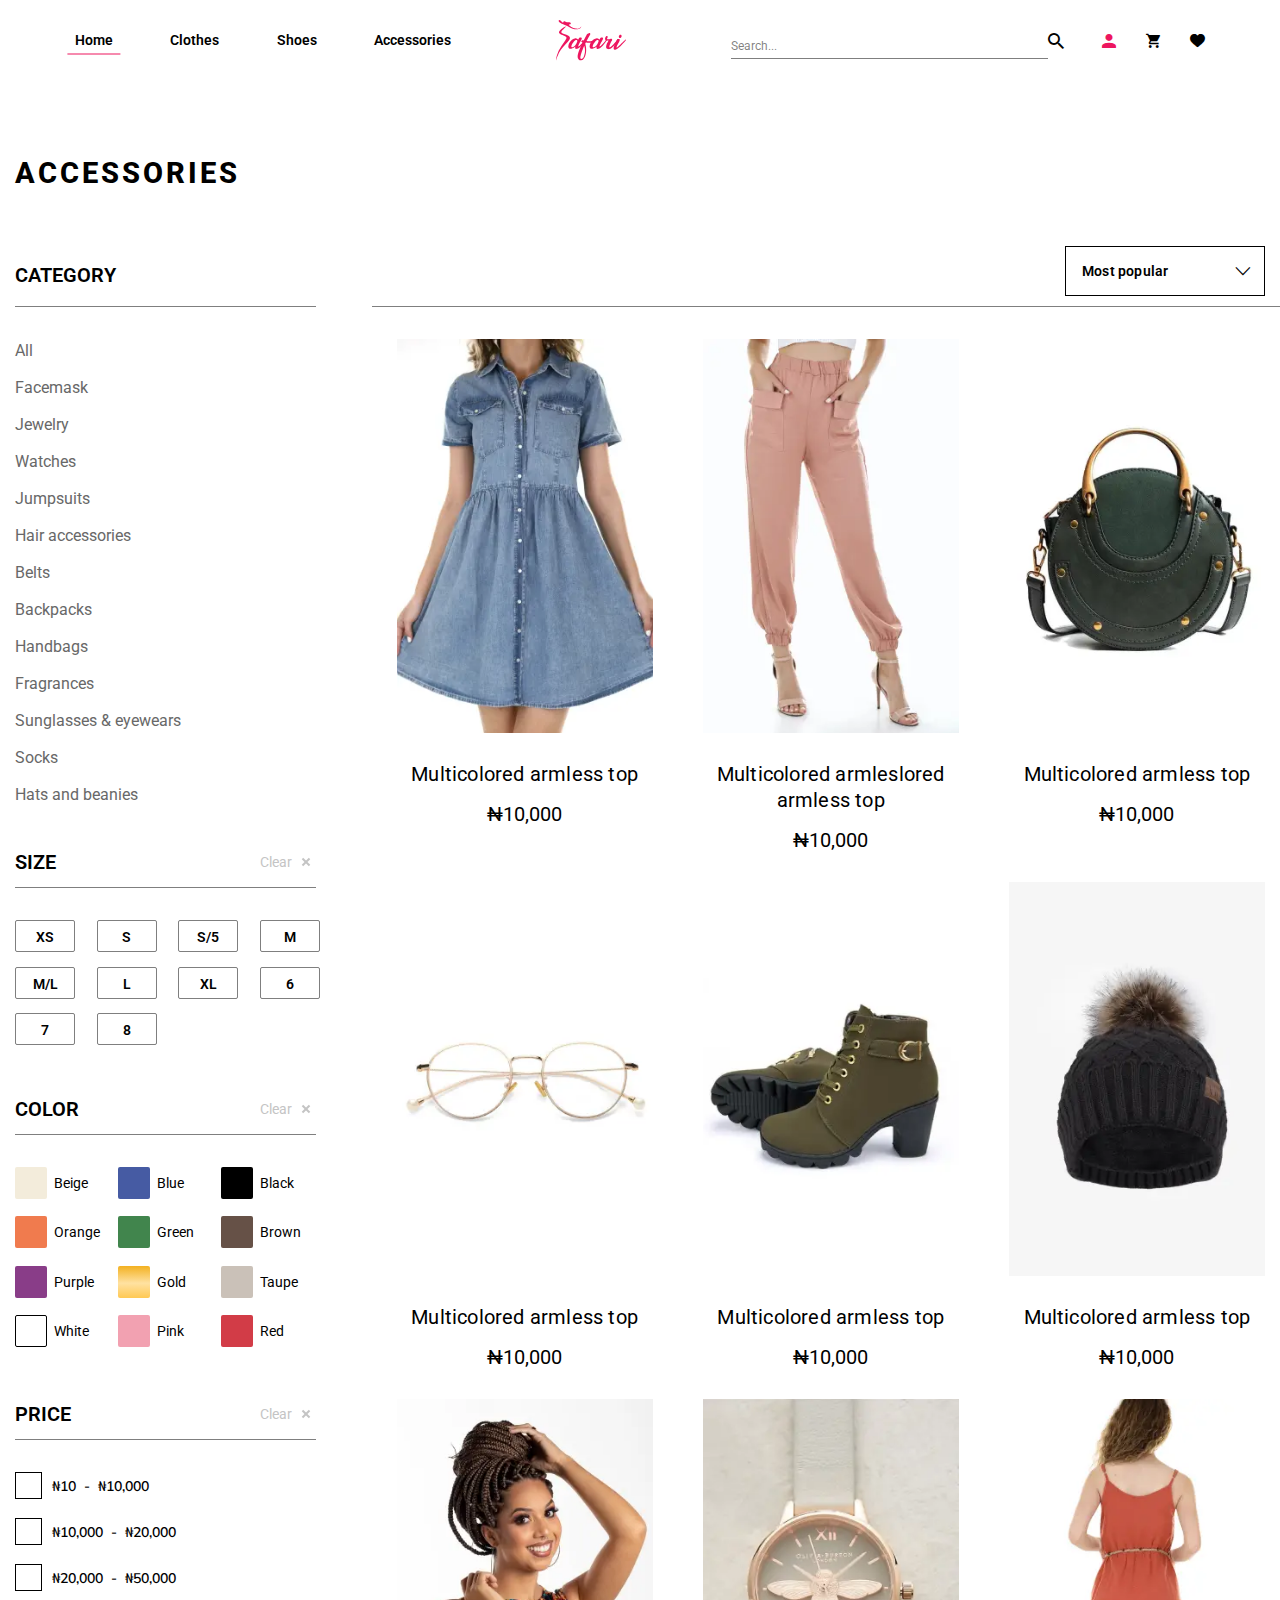
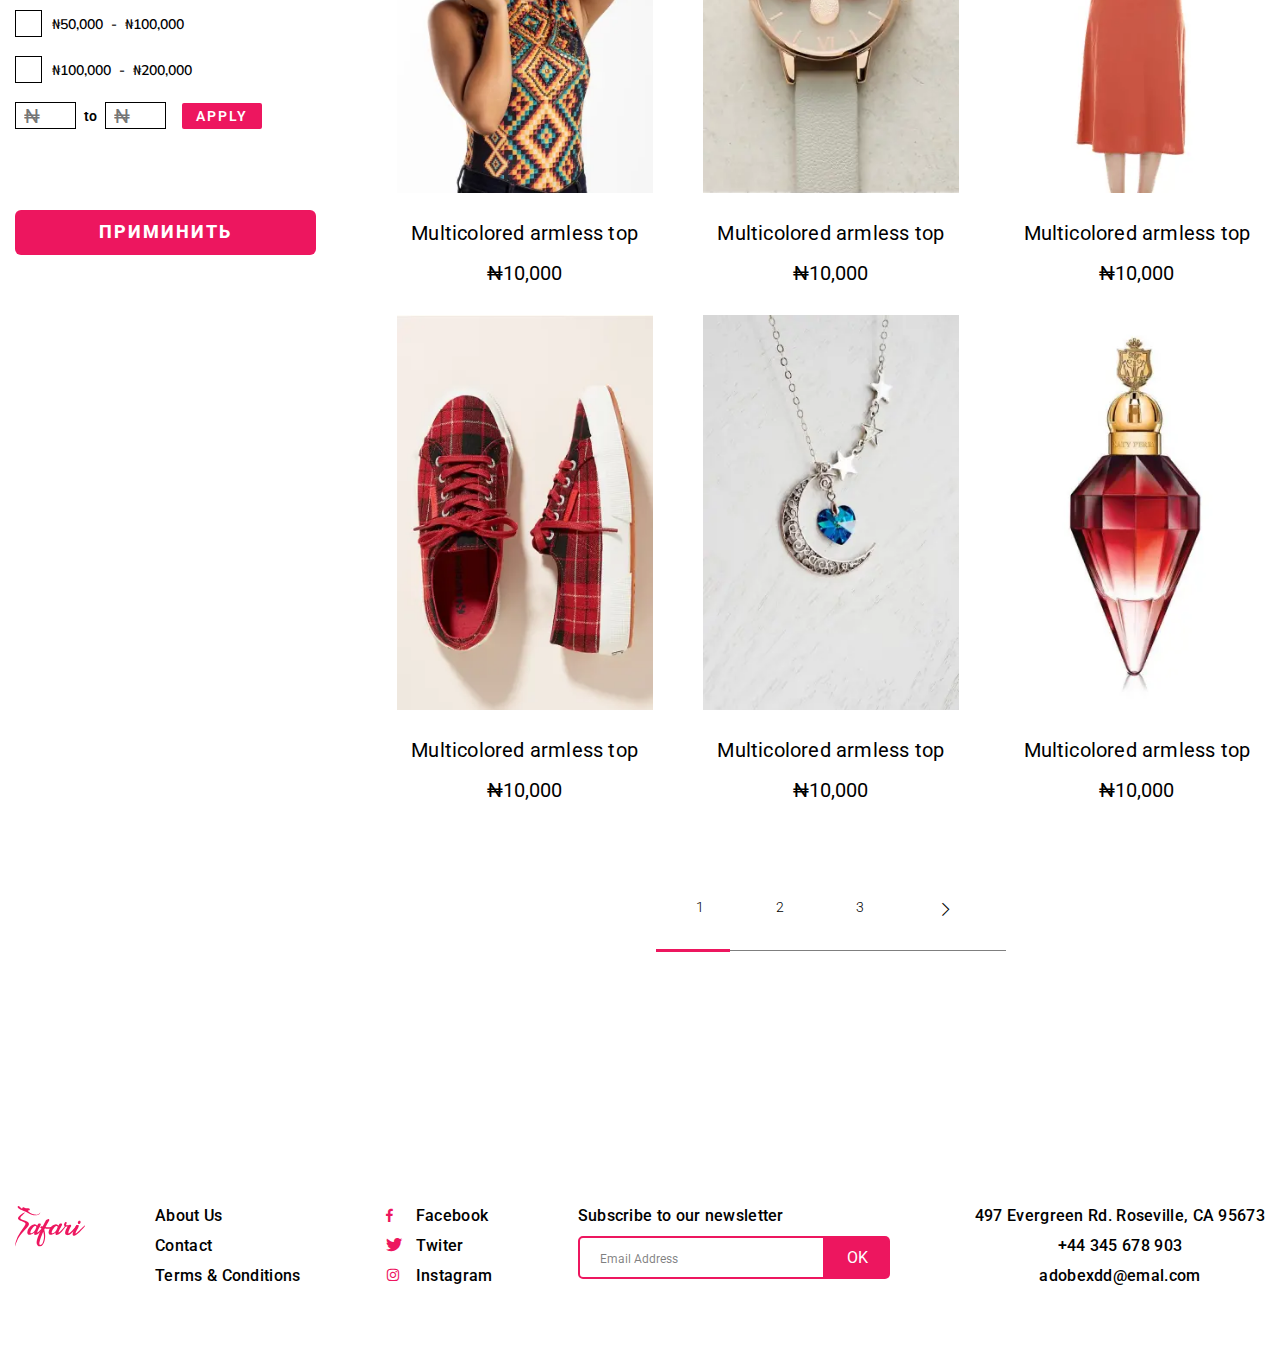
==== commit 9a8ae2c8: "finish" ====
--- a/accessories.html
+++ b/accessories.html
@@ -6,7 +6,7 @@
 	<meta charset="UTF-8">
 	<meta name="format-detection" content="telephone=no">
 	<!-- <style>body{opacity: 0;}</style> -->
-	<link rel="stylesheet" href="css/style.min.css?_v=20220411234356">
+	<link rel="stylesheet" href="css/style.min.css?_v=20220411235643">
 	<link rel="shortcut icon" href="favicon.ico">
 	<!-- <meta name="robots" content="noindex, nofollow"> -->
 	<meta name="viewport" content="width=device-width, initial-scale=1.0">
@@ -21,11 +21,11 @@
 					<div class="header__row-left header__row-left_column ">
 						<nav class="header__nav mune-header">
 							<ul class="mune-header__list mune-header__list_column">
-								<li class="mune-header__item "><a href="index.html" class="mune-header__link ">Home</a>
+								<li class="mune-header__item "><a href="index.html" class="mune-header__link mune-header__link_selected">Home</a>
 								</li>
 								<li class="mune-header__item"><a href="clothes.html" class="mune-header__link">Clothes</a></li>
 								<li class="mune-header__item"><a href="shoes.html" class="mune-header__link">Shoes</a></li>
-								<li class="mune-header__item"><a href="accessories.html" class="mune-header__link mune-header__link_selected">Accessories</a>
+								<li class="mune-header__item"><a href="accessories.html" class="mune-header__link">Accessories</a>
 								</li>
 							</ul>
 						</nav>
@@ -38,7 +38,7 @@
 						</form>
 						<nav class="header__nav mune-header">
 							<ul class="mune-header__list ">
-								<li class="mune-header__item "><a href="account-information.html" class="mune-header__link _icon-profile "></a>
+								<li class="mune-header__item "><a href="account-information.html" class="mune-header__link _icon-profile mune-header__link_icon"></a>
 								</li>
 								<li class="mune-header__item "><a href="cart.html" class="mune-header__link _icon-cart-shop"></a></li>
 								<li class="mune-header__item "><a href="account-my-favorites.html" class="mune-header__link _icon-favorite"></a></li>
@@ -557,7 +557,7 @@
 </div>
  -->
 
-	<script src="js/app.min.js?_v=20220411234356"></script>
+	<script src="js/app.min.js?_v=20220411235643"></script>
 </body>
 
 </html>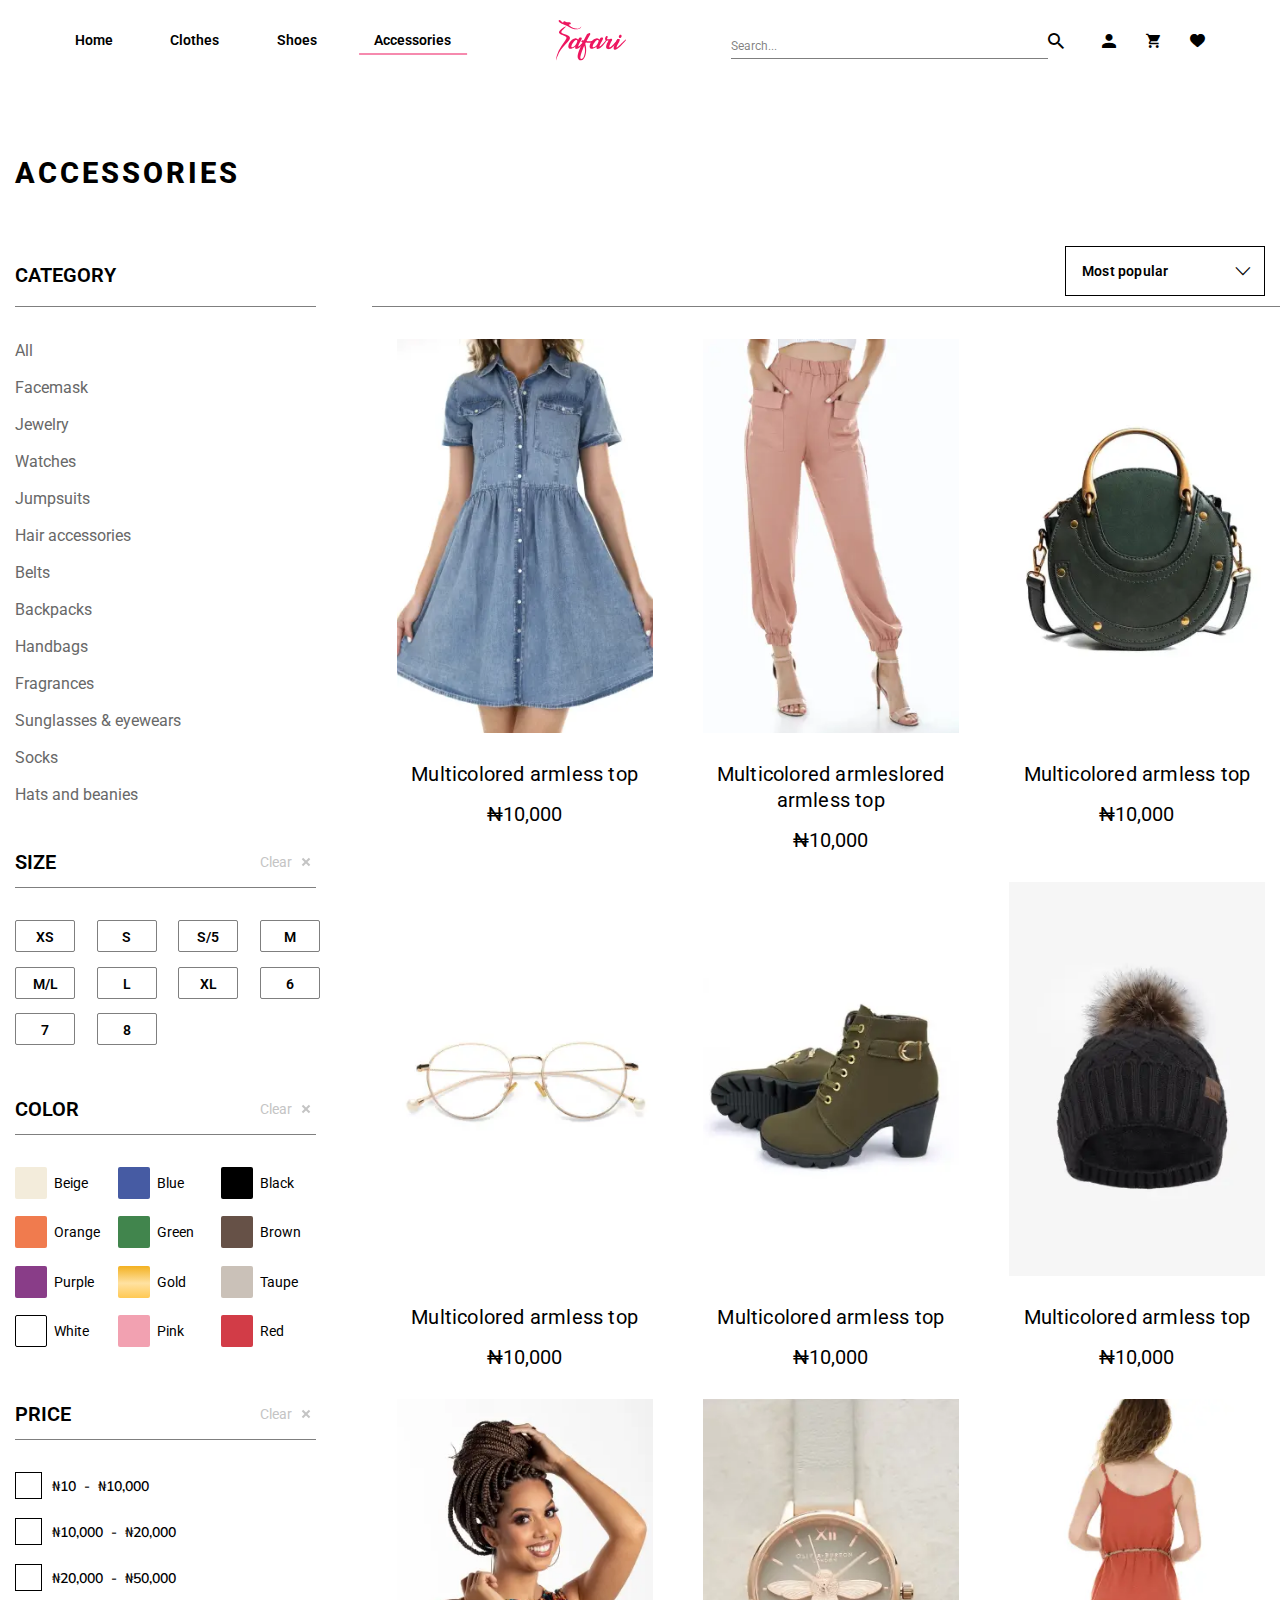
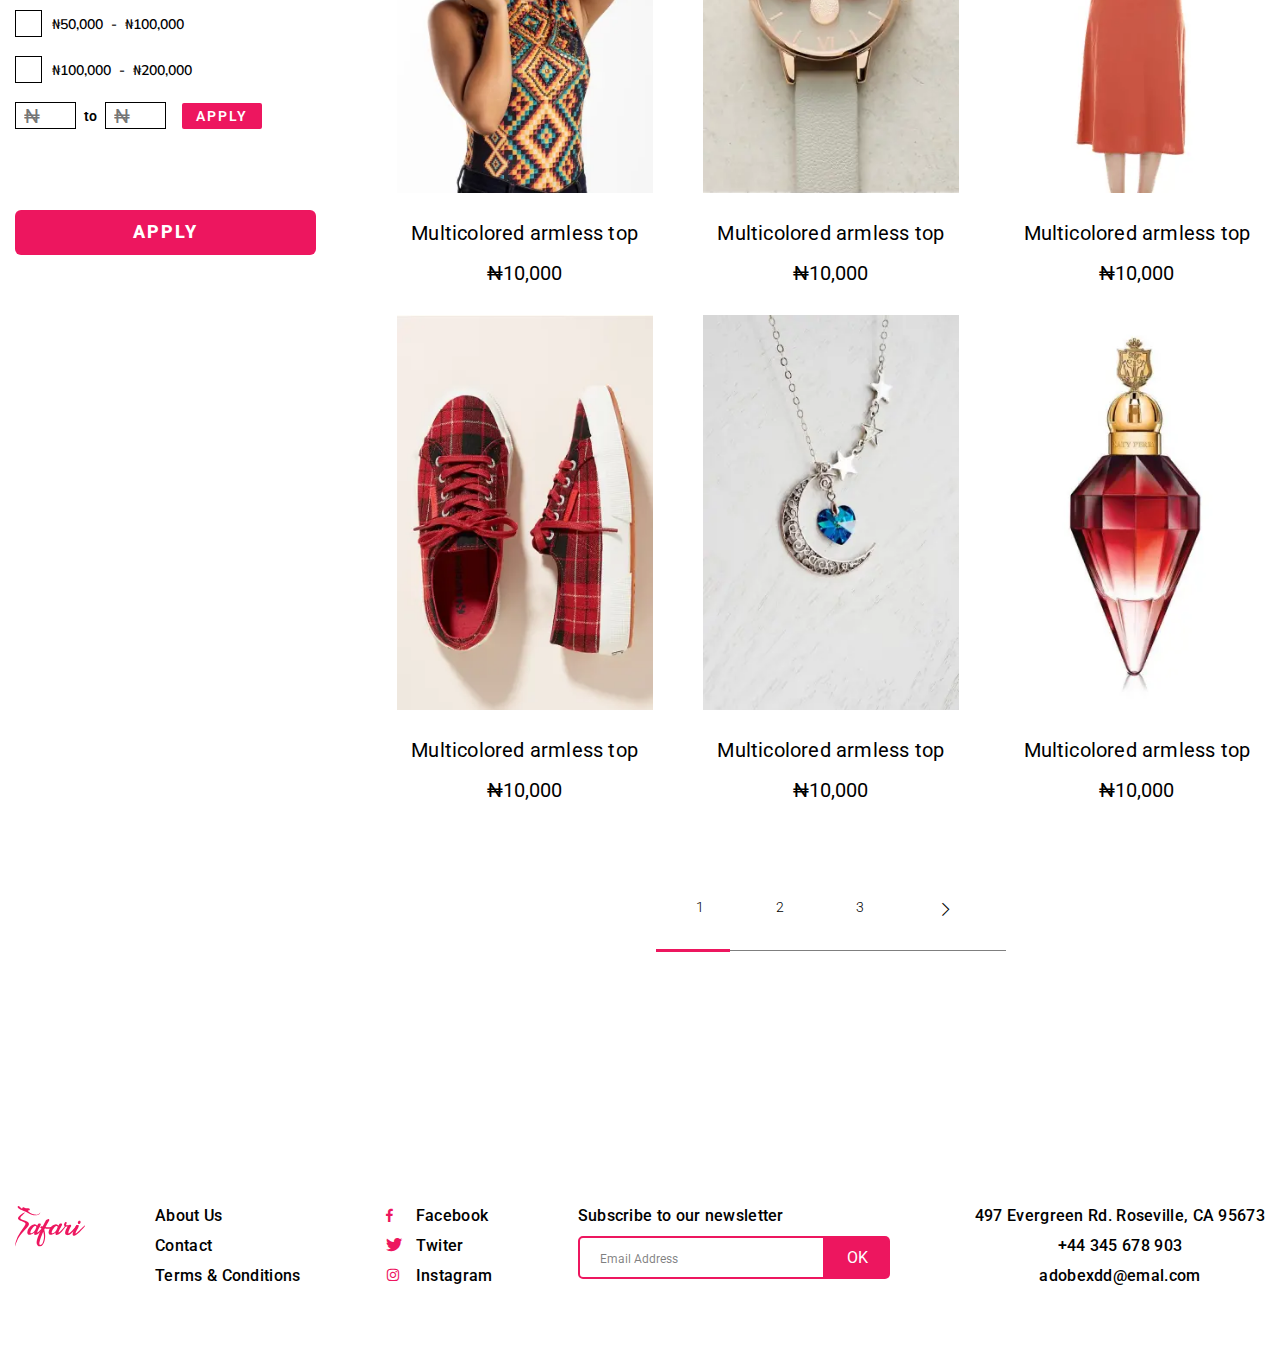
==== commit dd632bb3: "finish" ====
--- a/accessories.html
+++ b/accessories.html
@@ -6,7 +6,7 @@
 	<meta charset="UTF-8">
 	<meta name="format-detection" content="telephone=no">
 	<!-- <style>body{opacity: 0;}</style> -->
-	<link rel="stylesheet" href="css/style.min.css?_v=20220411235643">
+	<link rel="stylesheet" href="css/style.min.css?_v=20220411234356">
 	<link rel="shortcut icon" href="favicon.ico">
 	<!-- <meta name="robots" content="noindex, nofollow"> -->
 	<meta name="viewport" content="width=device-width, initial-scale=1.0">
@@ -21,11 +21,11 @@
 					<div class="header__row-left header__row-left_column ">
 						<nav class="header__nav mune-header">
 							<ul class="mune-header__list mune-header__list_column">
-								<li class="mune-header__item "><a href="index.html" class="mune-header__link mune-header__link_selected">Home</a>
+								<li class="mune-header__item "><a href="index.html" class="mune-header__link ">Home</a>
 								</li>
 								<li class="mune-header__item"><a href="clothes.html" class="mune-header__link">Clothes</a></li>
 								<li class="mune-header__item"><a href="shoes.html" class="mune-header__link">Shoes</a></li>
-								<li class="mune-header__item"><a href="accessories.html" class="mune-header__link">Accessories</a>
+								<li class="mune-header__item"><a href="accessories.html" class="mune-header__link mune-header__link_selected">Accessories</a>
 								</li>
 							</ul>
 						</nav>
@@ -38,7 +38,7 @@
 						</form>
 						<nav class="header__nav mune-header">
 							<ul class="mune-header__list ">
-								<li class="mune-header__item "><a href="account-information.html" class="mune-header__link _icon-profile mune-header__link_icon"></a>
+								<li class="mune-header__item "><a href="account-information.html" class="mune-header__link _icon-profile "></a>
 								</li>
 								<li class="mune-header__item "><a href="cart.html" class="mune-header__link _icon-cart-shop"></a></li>
 								<li class="mune-header__item "><a href="account-my-favorites.html" class="mune-header__link _icon-favorite"></a></li>
@@ -277,7 +277,7 @@
 											</form>
 										</div>
 									</div>
-									<button type="submit" class="button clothes-sidebar__btn-sort">Приминить</button>
+									<button type="submit" class="button clothes-sidebar__btn-sort">Apply</button>
 								</div>
 							</div>
 						</div>
@@ -557,7 +557,7 @@
 </div>
  -->
 
-	<script src="js/app.min.js?_v=20220411235643"></script>
+	<script src="js/app.min.js?_v=20220411234356"></script>
 </body>
 
 </html>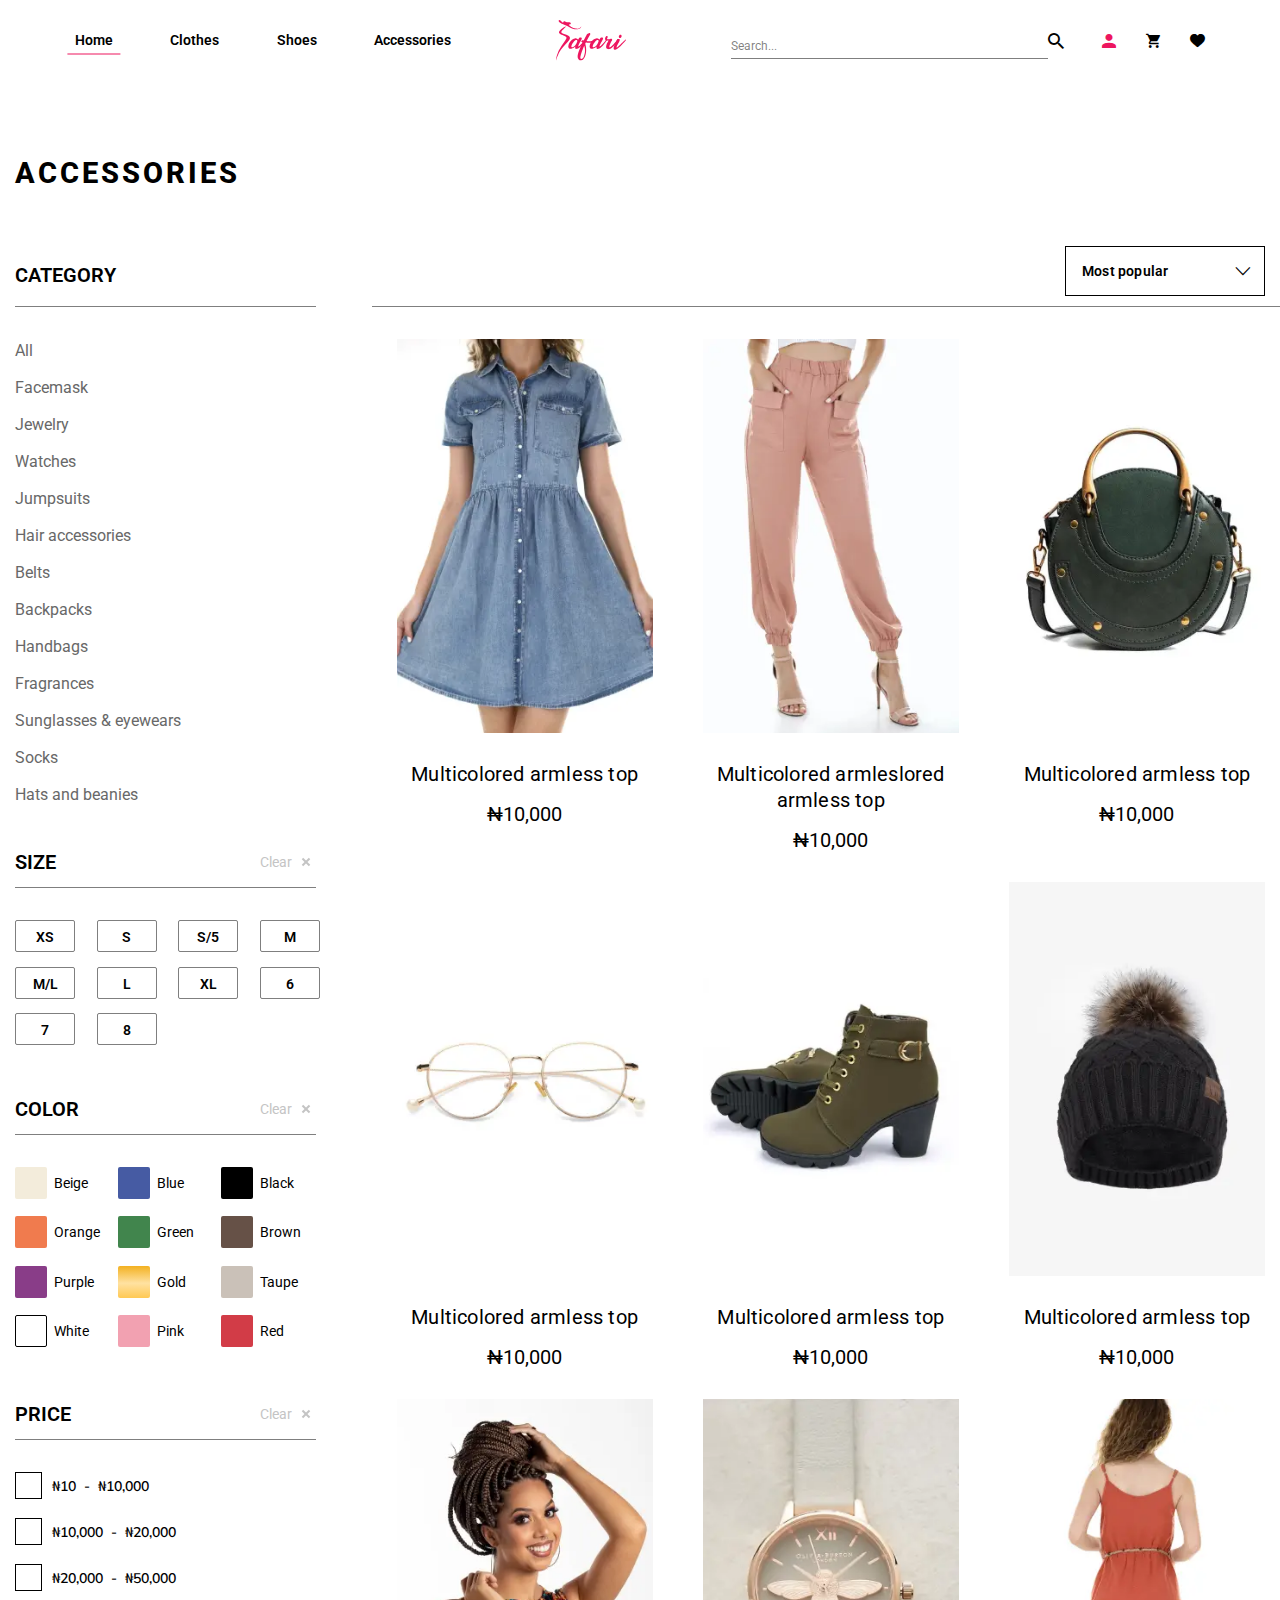
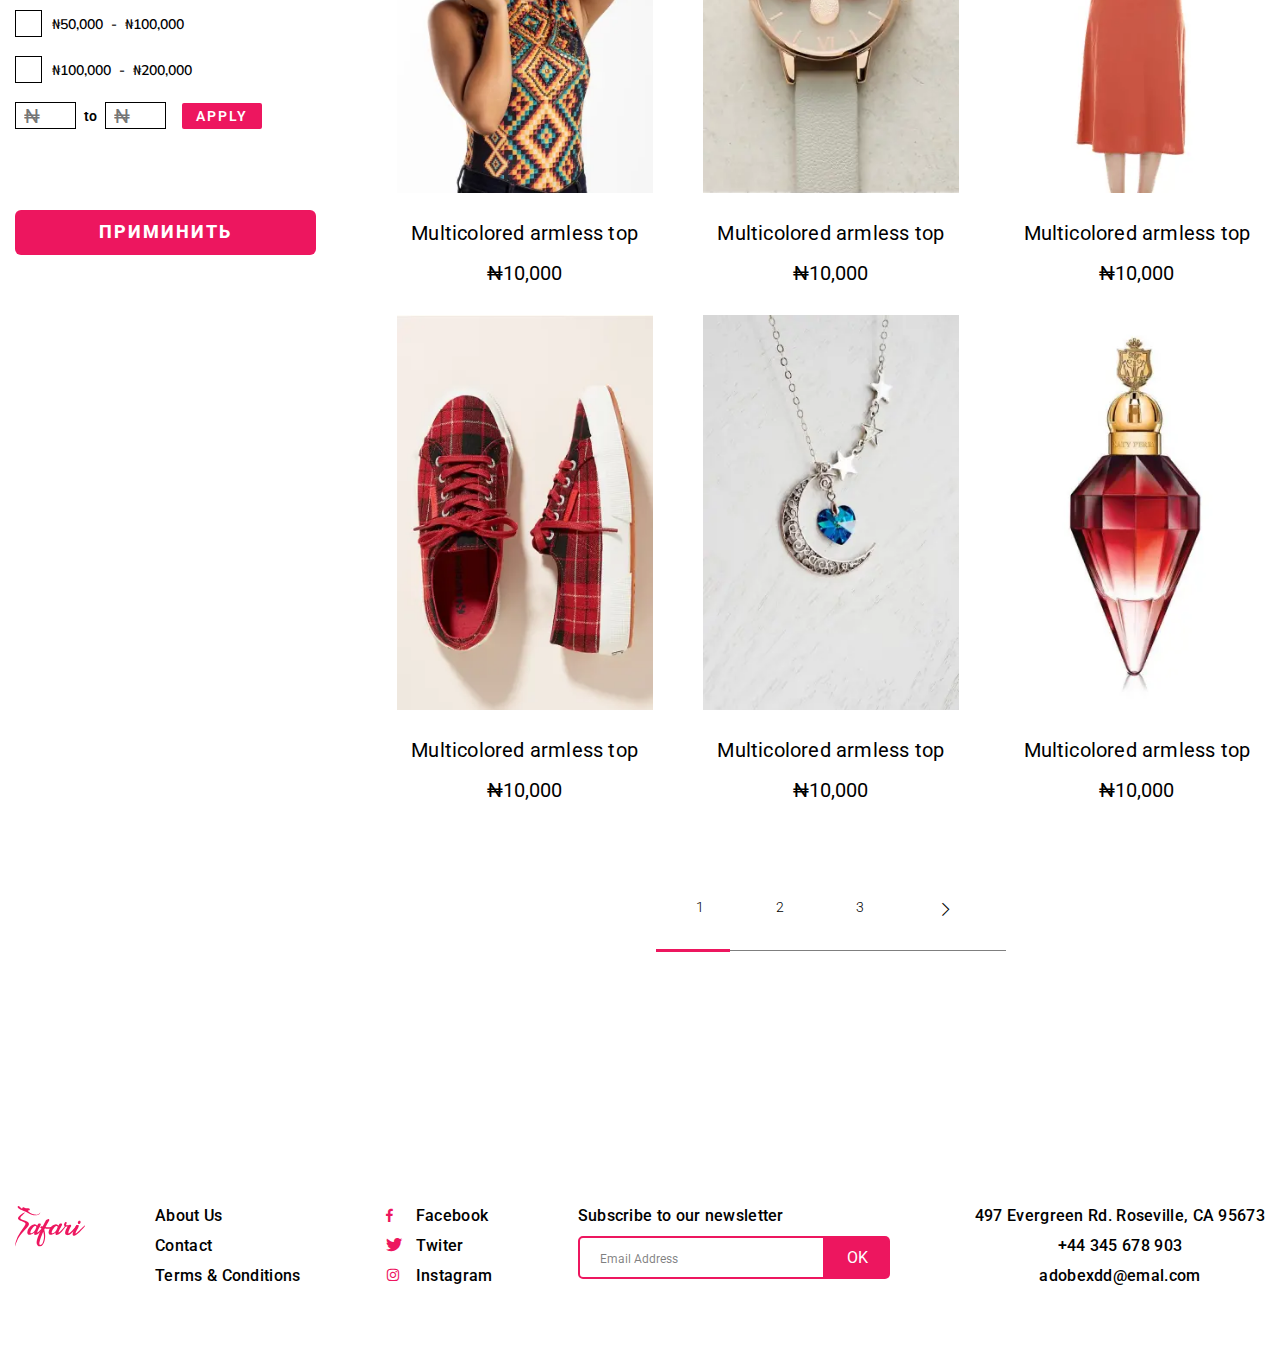
==== commit 9dadd229: "finish" ====
--- a/accessories.html
+++ b/accessories.html
@@ -6,7 +6,7 @@
 	<meta charset="UTF-8">
 	<meta name="format-detection" content="telephone=no">
 	<!-- <style>body{opacity: 0;}</style> -->
-	<link rel="stylesheet" href="css/style.min.css?_v=20220411234356">
+	<link rel="stylesheet" href="css/style.min.css?_v=20220412120131">
 	<link rel="shortcut icon" href="favicon.ico">
 	<!-- <meta name="robots" content="noindex, nofollow"> -->
 	<meta name="viewport" content="width=device-width, initial-scale=1.0">
@@ -21,11 +21,11 @@
 					<div class="header__row-left header__row-left_column ">
 						<nav class="header__nav mune-header">
 							<ul class="mune-header__list mune-header__list_column">
-								<li class="mune-header__item "><a href="index.html" class="mune-header__link ">Home</a>
+								<li class="mune-header__item "><a href="index.html" class="mune-header__link mune-header__link_selected">Home</a>
 								</li>
 								<li class="mune-header__item"><a href="clothes.html" class="mune-header__link">Clothes</a></li>
 								<li class="mune-header__item"><a href="shoes.html" class="mune-header__link">Shoes</a></li>
-								<li class="mune-header__item"><a href="accessories.html" class="mune-header__link mune-header__link_selected">Accessories</a>
+								<li class="mune-header__item"><a href="accessories.html" class="mune-header__link">Accessories</a>
 								</li>
 							</ul>
 						</nav>
@@ -38,7 +38,7 @@
 						</form>
 						<nav class="header__nav mune-header">
 							<ul class="mune-header__list ">
-								<li class="mune-header__item "><a href="account-information.html" class="mune-header__link _icon-profile "></a>
+								<li class="mune-header__item "><a href="account-information.html" class="mune-header__link _icon-profile mune-header__link_icon"></a>
 								</li>
 								<li class="mune-header__item "><a href="cart.html" class="mune-header__link _icon-cart-shop"></a></li>
 								<li class="mune-header__item "><a href="account-my-favorites.html" class="mune-header__link _icon-favorite"></a></li>
@@ -277,7 +277,7 @@
 											</form>
 										</div>
 									</div>
-									<button type="submit" class="button clothes-sidebar__btn-sort">Apply</button>
+									<button type="submit" class="button clothes-sidebar__btn-sort">Приминить</button>
 								</div>
 							</div>
 						</div>
@@ -557,7 +557,7 @@
 </div>
  -->
 
-	<script src="js/app.min.js?_v=20220411234356"></script>
+	<script src="js/app.min.js?_v=20220412120131"></script>
 </body>
 
 </html>--- a/css/style.min.css
+++ b/css/style.min.css
@@ -1 +1 @@
-@charset "UTF-8";@import url(https://fonts.googleapis.com/css?family=Mulish:300,regular,500,600,700,800&display=swap);@import url(https://fonts.googleapis.com/css?family=Roboto:regular&display=swap);@font-face{font-family:icons;font-display:swap;src:url(../fonts/icons.woff2) format("woff2"),url(../fonts/icons.woff) format("woff");font-weight:400;font-style:normal}.account__burger-button::after,.body-hover__add-basket::after,.page-num__button-arrow::after,.select__value:before,[class*=_icon-]:before{font-family:icons;font-style:normal;font-weight:400;font-variant:normal;text-transform:none;line-height:1;-webkit-font-smoothing:antialiased;-moz-osx-font-smoothing:grayscale}[class*=_icon-]:before{display:block}._icon-check:before{content:"\e905"}._icon-burger-arrow:before{content:"\e912"}._icon-add-basket:before{content:"\e901"}._icon-acc-info:before{content:"\e900"}._icon-add-favaorite:before{content:"\e902"}._icon-address-book:before{content:"\e903"}._icon-cart-shop:before{content:"\e904"}._icon-close:before{content:"\e906"}._icon-facebook:before{content:"\e907"}._icon-favorite:before{content:"\e908"}._icon-instagram:before{content:"\e909"}._icon-my-favorites:before{content:"\e90a"}._icon-my-orders:before{content:"\e90b"}._icon-p-left:before{content:"\e90c"}._icon-p-right:before{content:"\e90d"}._icon-profile:before{content:"\e90e"}._icon-sherach:before{content:"\e90f"}._icon-sing-out:before{content:"\e910"}._icon-twitter:before{content:"\e911"}._icon-filter:before{content:"\e913"}*{padding:0;margin:0;border:0}*,:after,:before{-webkit-box-sizing:border-box;box-sizing:border-box}body,html{height:100%;min-width:320px}body{color:#000;line-height:1;font-family:Roboto;font-size:.875rem;-ms-text-size-adjust:100%;-moz-text-size-adjust:100%;-webkit-text-size-adjust:100%;-webkit-font-smoothing:antialiased;-moz-osx-font-smoothing:grayscale}button,input,textarea{font-family:Roboto;font-size:inherit}button{cursor:pointer;color:inherit;background-color:inherit}a{color:inherit}a:link,a:visited{text-decoration:none}a:hover{text-decoration:none}ul li{list-style:none}img{vertical-align:top}h1,h2,h3,h4,h5,h6{font-weight:inherit;font-size:inherit}body{position:relative}.lock body{overflow:hidden;-ms-touch-action:none;touch-action:none}.wrapper{min-height:100%;display:-webkit-box;display:-ms-flexbox;display:flex;-webkit-box-orient:vertical;-webkit-box-direction:normal;-ms-flex-direction:column;flex-direction:column;overflow:hidden}.wrapper>main{-webkit-box-flex:1;-ms-flex:1 1 auto;flex:1 1 auto}.wrapper>*{min-width:0}[class*=__container]{max-width:83.75rem;-webkit-box-sizing:content-box;box-sizing:content-box;margin:0 auto;padding:0 .9375rem}[class*=__container_small]{max-width:71.875rem}[class*=__container_little]{max-width:63.125rem}.checkbox{position:relative}.checkbox:not(:last-child){margin-bottom:.3125em}.checkbox__input{position:absolute;width:0;height:0;opacity:0}.checkbox__input:checked+.checkbox__label:before{background:url(../img/icons/check.svg) 50% 50% no-repeat,#ed165f;border:none}.checkbox__label{cursor:pointer;display:-webkit-inline-box;display:-ms-inline-flexbox;display:inline-flex;-webkit-box-align:center;-ms-flex-align:center;align-items:center;position:relative;gap:10px}.checkbox__label:before{content:"";-ms-flex-item-align:start;align-self:flex-start;-webkit-box-flex:0;-ms-flex:0 0 20px;flex:0 0 20px;width:20px;height:20px;border:1px solid #000;border-radius:4px}.checkbox__text{padding:0 0 0 10px;font-weight:600;font-size:16px;line-height:1.125}.options{display:-webkit-box;display:-ms-flexbox;display:flex;-webkit-box-orient:vertical;-webkit-box-direction:normal;-ms-flex-direction:column;flex-direction:column;-webkit-box-align:start;-ms-flex-align:start;align-items:flex-start}.options__item{position:relative;cursor:pointer}.options__item:not(:last-child){margin-bottom:.3125em}.options__input{width:0;height:0;opacity:0;position:absolute}.options__input:focus+.options__label:before{-webkit-box-shadow:0 0 5px #000;box-shadow:0 0 5px #000}.options__input:checked+.options__label:after{background-color:#ed165f;-webkit-transform:scale(1);-ms-transform:scale(1);transform:scale(1)}.options__label{display:-webkit-inline-box;display:-ms-inline-flexbox;display:inline-flex;-webkit-box-align:center;-ms-flex-align:center;align-items:center;cursor:pointer;gap:10px}.options__label:before{content:"";-ms-flex-item-align:start;align-self:flex-start;width:20px;height:20px;-webkit-box-flex:0;-ms-flex:0 0 20px;flex:0 0 20px;border-radius:50%;border:2px solid #ed165f}.options__label:after{content:"";-webkit-transition:all .3s ease 0s;-o-transition:all .3s ease 0s;transition:all .3s ease 0s;-webkit-transform:scale(0);-ms-transform:scale(0);transform:scale(0);width:10px;height:10px;border-radius:50%;background-color:#ed165f;position:absolute;left:5px;top:5px}.options__text{font-size:14px;line-height:1.1428571429}.select{margin:32px 0 0 0;position:relative;width:76%}.select__body{position:relative}.select__title{color:inherit;text-align:left;padding:4.5064377682% 5.5793991416%;background-color:#fff;cursor:pointer;width:50%;border:1px solid #000;border-radius:6px}._select-focus .select__title{border:2px solid #ed165f}.select__value{display:-webkit-box;display:-ms-flexbox;display:flex;-webkit-box-align:center;-ms-flex-align:center;align-items:center;height:30px;padding:0 15px;-webkit-box-pack:justify;-ms-flex-pack:justify;justify-content:space-between;-webkit-box-orient:horizontal;-webkit-box-direction:reverse;-ms-flex-direction:row-reverse;flex-direction:row-reverse}.select__value:before{content:"\e90c";color:#000;font-weight:700;-ms-flex-item-align:stretch;-ms-grid-row-align:stretch;align-self:stretch;-webkit-box-flex:0;-ms-flex:0 0 10px;flex:0 0 10px;-webkit-transition:all .3s ease 0s;-o-transition:all .3s ease 0s;transition:all .3s ease 0s;display:-webkit-box;display:-ms-flexbox;display:flex;-webkit-box-pack:center;-ms-flex-pack:center;justify-content:center;-webkit-box-align:center;-ms-flex-align:center;align-items:center;-webkit-transform:rotate(-90deg);-ms-transform:rotate(-90deg);transform:rotate(-90deg)}._select-open .select__value:before{-webkit-transform:rotate(90deg);-ms-transform:rotate(90deg);transform:rotate(90deg)}.select__text{-webkit-box-flex:1;-ms-flex:1 1 auto;flex:1 1 auto}.select__input{width:100%;background-color:transparent;height:100%}.select__options{color:#000;position:absolute;top:49px;border-radius:0 0 4px 4px;min-width:50%;left:0;background-color:#fff;border-top:0;border-top:0;padding:10px 0 5px 0;-webkit-box-shadow:0 8px 16px rgba(38,38,38,.24),0 16px 24px rgba(38,38,38,.2);box-shadow:0 8px 16px rgba(38,38,38,.24),0 16px 24px rgba(38,38,38,.2);border-top:none;border:2px solid #ed165f}.select__scroll{overflow-y:auto;overflow-x:hidden;max-height:200px}.select__option{width:100%;display:block;text-align:left;cursor:pointer;padding:5px 26px;color:inherit}.select__option._select-selected{background-color:#eee}.select__row{display:-webkit-inline-box;display:-ms-inline-flexbox;display:inline-flex;-webkit-box-align:center;-ms-flex-align:center;align-items:center}.select._select-open{z-index:5}._select-tag{cursor:pointer}.spollers{display:-ms-grid;display:grid;-ms-grid-columns:(1fr)[2];grid-template-columns:repeat(2,1fr);gap:15px}.spollers__item{font-size:1.25rem}.spollers__item:not(:last-child){margin-bottom:1.5em}.spollers__title{width:100%;cursor:default;text-align:left;border:none;padding:.625rem 2.1875rem .625rem 0;border-radius:.3125rem;position:relative}._spoller-init .spollers__title{cursor:pointer}._spoller-init .spollers__title::after,._spoller-init .spollers__title::before{content:"";position:absolute;right:10px;top:50%;background-color:#000;height:2px;width:15px;-webkit-transition:-webkit-transform .5s ease 0s;transition:-webkit-transform .5s ease 0s;-o-transition:transform .5s ease 0s;transition:transform .5s ease 0s;transition:transform .5s ease 0s,-webkit-transform .5s ease 0s}._spoller-init .spollers__title::before{-webkit-transform:translate(-75%,-50%) rotate(40deg);-ms-transform:translate(-75%,-50%) rotate(40deg);transform:translate(-75%,-50%) rotate(40deg)}._spoller-init .spollers__title::after{-webkit-transform:translate(0,-50%) rotate(-40deg);-ms-transform:translate(0,-50%) rotate(-40deg);transform:translate(0,-50%) rotate(-40deg)}._spoller-init .spollers__title._spoller-active::before{-webkit-transform:translateX(-75%) rotate(-40deg);-ms-transform:translateX(-75%) rotate(-40deg);transform:translateX(-75%) rotate(-40deg)}._spoller-init .spollers__title._spoller-active::after{-webkit-transform:rotate(40deg);-ms-transform:rotate(40deg);transform:rotate(40deg)}.spollers__body{padding-top:0;border-radius:.3125rem}.qs-datepicker-container{margin:5px;font-size:1rem;font-family:sans-serif;color:#000;position:absolute;width:21.625em;display:-webkit-box;display:-ms-flexbox;display:flex;-webkit-box-orient:vertical;-webkit-box-direction:normal;-ms-flex-direction:column;flex-direction:column;z-index:9001;-webkit-user-select:none;-moz-user-select:none;-ms-user-select:none;user-select:none;overflow:hidden;background:#fff;-webkit-box-shadow:0 1.25em 1.25em -.9375em rgba(0,0,0,.3);box-shadow:0 1.25em 1.25em -.9375em rgba(0,0,0,.3);border:2px solid #ed165f;border-radius:6px;padding:5px}.qs-datepicker-container:before{top:0}.qs-datepicker-container:after{bottom:0}.qs-datepicker-container *{-webkit-box-sizing:border-box;box-sizing:border-box}.qs-datepicker-container.qs-centered{position:fixed;top:50%;left:50%;-webkit-transform:translate(-50%,-50%);-ms-transform:translate(-50%,-50%);transform:translate(-50%,-50%)}.qs-datepicker-container.qs-hidden{display:none}.qs-datepicker .qs-overlay{position:absolute;top:0;left:0;background:rgba(0,0,0,.75);color:#fff;width:100%;height:100%;padding:.5em;z-index:1;opacity:1;-webkit-transition:opacity .3s;-o-transition:opacity .3s;transition:opacity .3s;display:-webkit-box;display:-ms-flexbox;display:flex;-webkit-box-orient:vertical;-webkit-box-direction:normal;-ms-flex-direction:column;flex-direction:column}.qs-datepicker .qs-overlay.qs-hidden{opacity:0;z-index:-1}.qs-datepicker .qs-overlay .qs-overlay-year{background:rgba(0,0,0,0);border:none;border-bottom:1px solid #fff;border-radius:0;color:#fff;font-size:.875em;padding:.25em 0;width:80%;text-align:center;margin:0 auto;display:block}.qs-datepicker .qs-overlay .qs-overlay-year::-webkit-inner-spin-button{-webkit-appearance:none}.qs-datepicker .qs-overlay .qs-close{padding:.5em;cursor:pointer;position:absolute;top:0;right:0}.qs-datepicker .qs-overlay .qs-submit{border:1px solid #fff;border-radius:.26392em;padding:.5em;margin:0 auto auto;cursor:pointer;background:rgba(128,128,128,.4)}.qs-datepicker .qs-overlay .qs-submit.qs-disabled{color:grey;border-color:grey;cursor:not-allowed}.qs-datepicker .qs-overlay .qs-overlay-month-container{display:-webkit-box;display:-ms-flexbox;display:flex;-ms-flex-wrap:wrap;flex-wrap:wrap;-webkit-box-flex:1;-ms-flex-positive:1;flex-grow:1}.qs-datepicker .qs-overlay .qs-overlay-month{display:-webkit-box;display:-ms-flexbox;display:flex;-webkit-box-pack:center;-ms-flex-pack:center;justify-content:center;-webkit-box-align:center;-ms-flex-align:center;align-items:center;width:33.33333%;cursor:pointer;opacity:.5;-webkit-transition:opacity .15s;-o-transition:opacity .15s;transition:opacity .15s}.qs-datepicker .qs-overlay .qs-overlay-month.active,.qs-datepicker .qs-overlay .qs-overlay-month:hover{opacity:1}.qs-datepicker .qs-controls{width:100%;display:-webkit-box;display:-ms-flexbox;display:flex;-webkit-box-pack:justify;-ms-flex-pack:justify;justify-content:space-between;-webkit-box-align:center;-ms-flex-align:center;align-items:center;-webkit-box-flex:1;-ms-flex-positive:1;flex-grow:1;-ms-flex-negative:0;flex-shrink:0;background:#ed165f;color:#fff;-webkit-filter:blur(0);filter:blur(0);-webkit-transition:-webkit-filter .3s;transition:-webkit-filter .3s;-o-transition:filter .3s;transition:filter .3s;transition:filter .3s,-webkit-filter .3s}.qs-datepicker .qs-controls.qs-blur{-webkit-filter:blur(5px);filter:blur(5px)}.qs-datepicker .qs-arrow{height:1.5625em;width:1.5625em;position:relative;cursor:pointer;border-radius:.26392em;-webkit-transition:background .15s;-o-transition:background .15s;transition:background .15s}.qs-datepicker .qs-arrow:hover{background:rgba(0,0,0,.1)}.qs-datepicker .qs-arrow:hover.qs-left:after{border-right-color:#000}.qs-datepicker .qs-arrow:hover.qs-right:after{border-left-color:#000}.qs-datepicker .qs-arrow:after{content:"";border:.39062em solid transparent;position:absolute;top:50%;-webkit-transition:border .2s;-o-transition:border .2s;transition:border .2s}.qs-datepicker .qs-arrow.qs-left:after{border-right-color:#fff;right:50%;-webkit-transform:translate(25%,-50%);-ms-transform:translate(25%,-50%);transform:translate(25%,-50%)}.qs-datepicker .qs-arrow.qs-right:after{border-left-color:#fff;left:50%;-webkit-transform:translate(-25%,-50%);-ms-transform:translate(-25%,-50%);transform:translate(-25%,-50%)}.qs-datepicker .qs-month-year{font-weight:700;-webkit-transition:border .2s;-o-transition:border .2s;transition:border .2s;border-bottom:1px solid transparent;cursor:pointer}.qs-datepicker .qs-month-year:hover{border-bottom:1px solid grey}.qs-datepicker .qs-month-year:active:focus,.qs-datepicker .qs-month-year:focus{outline:0}.qs-datepicker .qs-month{padding-right:.5ex}.qs-datepicker .qs-year{padding-left:.5ex}.qs-datepicker .qs-squares{display:-webkit-box;display:-ms-flexbox;display:flex;color:#000;-ms-flex-wrap:wrap;flex-wrap:wrap;padding:.3125em;-webkit-filter:blur(0);filter:blur(0);-webkit-transition:-webkit-filter .3s;transition:-webkit-filter .3s;-o-transition:filter .3s;transition:filter .3s;transition:filter .3s,-webkit-filter .3s}.qs-datepicker .qs-squares.qs-blur{-webkit-filter:blur(5px);filter:blur(5px)}.qs-datepicker .qs-square{width:14.28571%;height:1.5625em;display:-webkit-box;display:-ms-flexbox;display:flex;-webkit-box-align:center;-ms-flex-align:center;align-items:center;-webkit-box-pack:center;-ms-flex-pack:center;justify-content:center;cursor:pointer;-webkit-transition:background .1s;-o-transition:background .1s;transition:background .1s;border-radius:.26392em}.qs-datepicker .qs-square.qs-current{font-weight:700}.qs-datepicker .qs-square.qs-current span{text-decoration:underline}.qs-datepicker .qs-square.qs-active{background:#fff;color:#000}.qs-datepicker .qs-square.qs-range-date-start:not(.qs-range-date-6){border-top-right-radius:0;border-bottom-right-radius:0}.qs-datepicker .qs-square.qs-range-date-middle{background:#d4ebf2}.qs-datepicker .qs-square.qs-range-date-middle:not(.qs-range-date-0):not(.qs-range-date-6){border-radius:0}.qs-datepicker .qs-square.qs-range-date-middle.qs-range-date-0{border-top-right-radius:0;border-bottom-right-radius:0}.qs-datepicker .qs-square.qs-range-date-end:not(.qs-range-date-0),.qs-datepicker .qs-square.qs-range-date-middle.qs-range-date-6{border-top-left-radius:0;border-bottom-left-radius:0}.qs-datepicker .qs-square.qs-disabled span{opacity:.2}.qs-datepicker .qs-square.qs-empty{cursor:default}.qs-datepicker .qs-square.qs-disabled{cursor:not-allowed}.qs-datepicker .qs-square.qs-day{cursor:default;font-weight:700;color:grey}.qs-datepicker .qs-square:not(.qs-empty):not(.qs-disabled):not(.qs-day):not(.qs-active):hover{background:#ed165ec4}.qs-datepicker .qs-event{position:relative}.qs-datepicker .qs-event:after{content:"";position:absolute;width:.46875em;height:.46875em;border-radius:50%;background:#07f;bottom:0;right:0}.qs-datepicker .qs-event.qs-disabled:after,.qs-datepicker .qs-event.qs-empty:after{background:#cce4ff}[class*=-ibg]{position:relative}[class*=-ibg] img{position:absolute;width:100%;height:100%;top:0;left:0;-o-object-fit:cover;object-fit:cover}[class*=-ibg_contain] img{-o-object-fit:contain;object-fit:contain}.input-block{display:-webkit-box;display:-ms-flexbox;display:flex;-webkit-box-orient:vertical;-webkit-box-direction:normal;-ms-flex-direction:column;flex-direction:column}.input-block__label{font-size:14px;line-height:.5833333333}.input-block__label:not(:last-child){margin:0 0 16px 0}.input-block textarea.input-block__inp{resize:none;height:200px;padding:15px 20px}.input-block__inp{width:100%;border:1px solid #000;border-radius:6px}.input-block__inp_sign{padding:5.1344743276% 6.3569682152%}.input-block__inp_acc-info{padding:6% 7.4285714286%}.input-block__inp_ship-address{padding:5.1851851852% 6.4197530864%}._form-focus .input-block__inp{outline:0;border:2px solid #ed165f;-webkit-box-shadow:0 8px 16px rgba(38,38,38,.24),0 16px 24px rgba(38,38,38,.2);box-shadow:0 8px 16px rgba(38,38,38,.24),0 16px 24px rgba(38,38,38,.2)}.title-sign{font-weight:800;font-size:20px;line-height:.9;letter-spacing:.2px;margin:0 0 32px 0}.button{margin:32px 0 0 0;letter-spacing:2px;text-transform:uppercase;color:#fff;font-weight:800;font-size:18px;line-height:1.33;padding:3.4408602151% 10.1075268817%;background-color:#ed165f;border-radius:6px;-webkit-transition:background-color .3s ease 0s;-o-transition:background-color .3s ease 0s;transition:background-color .3s ease 0s}.button_filter{margin:0;padding:0;background-color:#fff;color:#000;display:none}.button_small{margin:0 0 0 8px;margin-top:0;padding:4px 14px;font-weight:600;font-size:14px;line-height:1.2857142857;border-radius:2px}.button_gift{margin:0;padding:12px 11px}.button_gift-w{margin:0;padding:12px 11px;border:1px solid #000;background-color:#fff;color:#000}.button_border{background-color:#fff;border:1px solid #ed165f;color:#000}.button_white-cart{font-size:1rem;display:-webkit-inline-box;display:-ms-inline-flexbox;display:inline-flex;-webkit-box-align:center;-ms-flex-align:center;align-items:center;background-color:#fff;color:#ed165f;letter-spacing:.2px;padding:10px 15px}.button_white-cart span{display:-webkit-inline-box;display:-ms-inline-flexbox;display:inline-flex;margin:0 8px 0 0;-webkit-box-align:center;-ms-flex-align:center;align-items:center;border-radius:50%;width:16px;height:16px;background-color:#ed165f;position:relative}.button_white-cart span::after,.button_white-cart span::before{content:"";width:10px;height:2px;background-color:#fff;position:absolute;left:20%}.button_white-cart span::before{top:calc(50% - 1px);-webkit-transform:rotate(-45deg);-ms-transform:rotate(-45deg);transform:rotate(-45deg)}.button_white-cart span::after{bottom:calc(50% - 1px);-webkit-transform:rotate(45deg);-ms-transform:rotate(45deg);transform:rotate(45deg)}.button_white-cart::before{color:#ed165f;padding:0 8px 0 0}.button_white{background-color:#fff;color:#000;padding:3.4408602151% 7.0967741935%}.button_white span{display:-webkit-inline-box;display:-ms-inline-flexbox;display:inline-flex;-webkit-box-align:center;-ms-flex-align:center;align-items:center;border-radius:50%;width:16px;height:16px;background-color:#ed165f;position:relative;top:1px}.button_white span::after,.button_white span::before{content:"";width:10px;height:2px;background-color:#fff;position:absolute;left:17%}.button_white span::before{top:calc(50% - 1px);-webkit-transform:rotate(-45deg);-ms-transform:rotate(-45deg);transform:rotate(-45deg)}.button_white span::after{bottom:calc(50% - 1px);-webkit-transform:rotate(45deg);-ms-transform:rotate(45deg);transform:rotate(45deg)}.sidebar-acc{letter-spacing:.2px;font-weight:800;line-height:1.125;height:100%}._active .sidebar-acc{-webkit-box-shadow:0 0 50px #000;box-shadow:0 0 50px #000;left:0;z-index:30}.sidebar-acc__btn{display:none}.sidebar-acc__nav{display:-webkit-box;display:-ms-flexbox;display:flex;-webkit-box-orient:vertical;-webkit-box-direction:normal;-ms-flex-direction:column;flex-direction:column}.sidebar-acc__title{text-align:center;letter-spacing:.2px;font-size:16px}.sidebar-acc__title:not(:last-child){margin:0 0 42px 0}.sidebar-acc__sing-out{display:block;height:30px;-ms-flex-item-align:center;-ms-grid-row-align:center;align-self:center;font-weight:600;font-size:16px;color:#ed165f;margin:0 0 7.0072992701% 0}.sidebar-acc__sing-out::before{display:inline-block;margin:0 17px 0 0;font-size:1pxrem}.mune-acc__list{padding:0 0 40px 0}.mune-acc__item{position:relative}.mune-acc__item:not(:last-child){margin:0 0 32px 0}.mune-acc__item_selected__link{color:#fff}.mune-acc__link{position:relative;z-index:10;padding-left:32px;font-size:14px}.mune-acc__link::before{display:inline-block;margin:0 18px 0 0}.mune-acc__link_selected{color:#fff}.mune-acc__img{position:absolute;top:50%;left:0;padding:0 0 37.5% 0;z-index:-1}.mune-acc img{-webkit-transform:translate(0,-50%);-ms-transform:translate(0,-50%);transform:translate(0,-50%);width:100%;height:100%;-o-object-fit:cover;object-fit:cover}.title-details-shipping__title{font-weight:800;font-size:20px;line-height:.9}.title-details-shipping__title::before{content:"";margin:0 16px 0 0;display:-webkit-inline-box;display:-ms-inline-flexbox;display:inline-flex;-ms-flex-item-align:end;align-self:flex-end;border-radius:50%;width:22px;height:22px;color:#fff;background:url(../img/icons/check.svg) 50% 50% no-repeat,#c4c4c4}.title-details-shipping__title_pink::before{background:url(../img/icons/check.svg) 50% 50% no-repeat,#ed165f}.title-details-shipping__title_none{text-align:center}.title-details-shipping__title_none::before{display:none}.sorting-title__logo{font-weight:600;font-size:20px;line-height:.9;border-bottom:1px solid rgba(0,0,0,.5);padding:0 0 16px 0}.sorting-title__logo_nb{border-bottom:none;padding:0}.res-btn{position:absolute;right:-5px;top:-20px}.res-btn::after,.res-btn::before{content:"";display:inline-block;width:10px;height:2px;position:absolute;right:10px;top:28px;background-color:#c4c4c4}.res-btn::after{-webkit-transform:rotate(-45deg);-ms-transform:rotate(-45deg);transform:rotate(-45deg)}.res-btn::before{-webkit-transform:rotate(45deg);-ms-transform:rotate(45deg);transform:rotate(45deg)}.res-btn__inp{cursor:pointer;position:absolute;right:20px;top:14px;width:50px;height:30px;font-size:14px;line-height:18px;color:#c4c4c4;background-color:#fff}.header__container_small{display:-webkit-box;display:-ms-flexbox;display:flex;-webkit-box-pack:justify;-ms-flex-pack:justify;justify-content:space-between}.header__body{-webkit-box-flex:1;-ms-flex:1 1 auto;flex:1 1 auto;position:relative;display:-webkit-box;display:-ms-flexbox;display:flex;-webkit-box-align:center;-ms-flex-align:center;align-items:center;-webkit-box-pack:justify;-ms-flex-pack:justify;justify-content:space-between;min-height:30px;padding:20px 10px;z-index:2}.menu-open .header__body{left:0}.header__row-left{padding:0 30px 0 0}.menu-open .header__row-left{left:0}.header__icon{-webkit-box-ordinal-group:4;-ms-flex-order:3;order:3;-ms-flex-item-align:center;-ms-grid-row-align:center;align-self:center}.header__mobile-small-logo{-ms-flex-item-align:center;-ms-grid-row-align:center;align-self:center;position:relative;z-index:5}.header__logo{position:relative;z-index:2}.header__row-right{display:-webkit-box;display:-ms-flexbox;display:flex;padding:0 0 0 30px}.header__row-right .mune-header{-ms-flex-item-align:center;-ms-grid-row-align:center;align-self:center}.header__row-right .mune-header__list{-ms-flex-wrap:nowrap;flex-wrap:nowrap}.header__row-right .mune-header__item{font-size:1rem}.header__row-right .mune-header__item:not(:last-child){margin:0 30px 0 0}.mune-header__list{display:-webkit-box;display:-ms-flexbox;display:flex;row-gap:20px;-ms-flex-wrap:wrap;flex-wrap:wrap;-webkit-box-pack:start;-ms-flex-pack:start;justify-content:flex-start}.mune-header__link{font-weight:600;font-size:.875rem;line-height:1.28;-webkit-transition:color .3s ease 0s;-o-transition:color .3s ease 0s;transition:color .3s ease 0s;position:relative;z-index:20}.mune-header__link_selected::after{content:"";display:block;width:140%;height:1px;position:absolute;top:140%;left:50%;-webkit-transform:translate(-50%,-50%);-ms-transform:translate(-50%,-50%);transform:translate(-50%,-50%);background-color:#ed165f}.mune-header__link_icon{color:#ed165f}.from-header__search{display:-webkit-box;display:-ms-flexbox;display:flex;position:relative;z-index:5}.from-header__input{width:100%;padding:5px 0 2px 0;border-bottom:.5px solid rgba(0,0,0,.5);font-size:1.5625rem}._form-focus .from-header__input{outline:0;border-bottom:.5px solid #ed165f}.from-header__input::-webkit-input-placeholder{font-size:12px;line-height:1.5;color:rgba(0,0,0,.5)}.from-header__input::-moz-placeholder{font-size:12px;line-height:1.5;color:rgba(0,0,0,.5)}.from-header__input:-ms-input-placeholder{font-size:12px;line-height:1.5;color:rgba(0,0,0,.5)}.from-header__input::-ms-input-placeholder{font-size:12px;line-height:1.5;color:rgba(0,0,0,.5)}.from-header__input::placeholder{font-size:12px;line-height:1.5;color:rgba(0,0,0,.5)}.from-header__btn{font-size:1rem}.icon-menu{-webkit-box-ordinal-group:4;-ms-flex-order:3;order:3;display:none}.footer__body{display:-webkit-box;display:-ms-flexbox;display:flex;-webkit-box-pack:justify;-ms-flex-pack:justify;justify-content:space-between;-webkit-box-align:start;-ms-flex-align:start;align-items:flex-start;font-size:1rem;font-weight:500;letter-spacing:.3px;line-height:1.2;padding:4.4776119403% 0 5.9701492537%}.menu-footer{padding:0 15px 0 0}.menu-footer__item:not(:last-child){margin:0 0 11px 0}.menu-footer__link{-webkit-transition:color .3s ease 0s;-o-transition:color .3s ease 0s;transition:color .3s ease 0s}.menu-footer__link_icon::before{width:14px;display:inline-block;padding:0 30px 0 0;font-size:.875rem;color:#ed165f}.subscribe-block{padding:0 15px 0 0}.subscribe-block__block-input{margin:11px 0 0 0;display:-webkit-box;display:-ms-flexbox;display:flex}.subscribe-block__input{width:100%;padding:10px 20px;border:2px solid #ed165f;border-radius:5px 0 0 5px}._form-focus .subscribe-block__input{outline:0}.subscribe-block__input::-webkit-input-placeholder{font-size:12px;line-height:1.5;color:rgba(0,0,0,.5)}.subscribe-block__input::-moz-placeholder{font-size:12px;line-height:1.5;color:rgba(0,0,0,.5)}.subscribe-block__input:-ms-input-placeholder{font-size:12px;line-height:1.5;color:rgba(0,0,0,.5)}.subscribe-block__input::-ms-input-placeholder{font-size:12px;line-height:1.5;color:rgba(0,0,0,.5)}.subscribe-block__input::placeholder{font-size:12px;line-height:1.5;color:rgba(0,0,0,.5)}.subscribe-block__button{color:#fff;background-color:#ed165f;padding:10px 22px;border-radius:0 5px 5px 0}.contacts-footer{text-align:center}.contacts-footer>:not(:last-child){margin:0 0 11px 0}.page__slider-main{margin:0 0 4.776119403% 0}.main-slider{background-color:#ed165f}.main-slider__slider{background-color:#ed165f}.main-slider__slide{display:-webkit-box;display:-ms-flexbox;display:flex;-webkit-box-pack:center;-ms-flex-pack:center;justify-content:center;position:relative}.no-webp .main-slider__slide::before{background:url(../img/main-slider/Logo-slider.png) center center/70% 60% no-repeat}.main-slider__slide::before{content:"";position:absolute;width:100%;height:100%;top:0;left:0;z-index:-2}.main-slider__img{z-index:-1;position:relative}.main-slider__img img{max-width:100%}.main-slider__pagging{text-align:center;padding:2.3880597015% 0 4.776119403% 0}.main-slider__pagging .swiper-pagination-bullet{width:16px;height:16px;border:2px solid #fff;border-radius:50%;display:inline-block;margin:0 26px 0 0}.main-slider__pagging .swiper-pagination-bullet-active{background-color:#fff;border-radius:50%}.main-slider__down-arrow{padding:0 0 37px 0}.arrow-down{display:-webkit-box;display:-ms-flexbox;display:flex;-webkit-box-orient:vertical;-webkit-box-direction:normal;-ms-flex-direction:column;flex-direction:column;text-align:center;-webkit-box-align:center;-ms-flex-align:center;align-items:center}.arrow-down__text{font-weight:600;color:#fff}.arrow-down__text:not(:last-child){margin:0 0 16px 0}.arrow-down__icon{width:11px;height:11px;border:3px solid #fff;border-radius:50%;position:relative}.arrow-down__icon::after{content:"";border:solid #fff;border-width:0 3px 3px 0;display:inline-block;padding:6px;position:absolute;bottom:-15px;left:-5px;-webkit-transform:rotate(45deg);-ms-transform:rotate(45deg);transform:rotate(45deg)}.style-your__title{display:-webkit-box;display:-ms-flexbox;display:flex;-webkit-box-pack:justify;-ms-flex-pack:justify;justify-content:space-between;-webkit-box-align:center;-ms-flex-align:center;align-items:center}.style-your__title h2{text-align:center;margin:0 2.7777777778%;-webkit-box-flex:1;-ms-flex:1 1 274px;flex:1 1 274px;font-weight:700;line-height:1.16}.style-your__title:not(:last-child){margin:0 0 32px 0}.style-your__title::after,.style-your__title::before{content:"";width:31.94%;height:1px;background-color:#000}.style-your__text{line-height:1.45;text-align:center}.style-your__text:not(:last-child){margin:0 0 4.3795620438% 0}.style-your__items{display:-webkit-box;display:-ms-flexbox;display:flex;-webkit-box-pack:center;-ms-flex-pack:center;justify-content:center;-ms-flex-wrap:wrap;flex-wrap:wrap;row-gap:30px;margin-top:60px;margin:0 -25px}.style-your__item{padding:0 25px;min-width:220px;-webkit-box-flex:0;-ms-flex:0 1 25%;flex:0 1 25%}.goods{display:-webkit-box;display:-ms-flexbox;display:flex;height:100%;-webkit-box-orient:vertical;-webkit-box-direction:normal;-ms-flex-direction:column;flex-direction:column}.goods__top{display:-webkit-box;display:-ms-flexbox;display:flex;-webkit-box-orient:vertical;-webkit-box-direction:normal;-ms-flex-direction:column;flex-direction:column;position:relative}.goods__top::before{content:"";position:absolute;width:100%;height:100%;top:0;left:0;z-index:2}.goods__img-ibg{display:inline-block;padding:0 0 153.87% 0}.goods .goods__top:hover:before{background-color:rgba(0,0,0,.25)}.goods__body{margin:10.7744107744% 0 0 0;display:-webkit-box;display:-ms-flexbox;display:flex;-webkit-box-orient:vertical;-webkit-box-direction:normal;-ms-flex-direction:column;flex-direction:column;text-align:center}.goods__text{font-size:20px;line-height:1.3;letter-spacing:.2px}.goods__text:not(:last-child){margin:0 0 16px 0}.goods__price{font-size:20px;line-height:1.15}.goods__hover{position:absolute;top:50%;left:50%;z-index:4;-webkit-transform:translate(-50%,-50%);-ms-transform:translate(-50%,-50%);transform:translate(-50%,-50%)}.touch .goods__hover{position:static;-webkit-transform:none;-ms-transform:none;transform:none;padding-top:.625rem}.body-hover{text-align:center;-webkit-transition:opacity .3s ease 0s;-o-transition:opacity .3s ease 0s;transition:opacity .3s ease 0s;visibility:hidden;opacity:0}._active-show .body-hover{opacity:1;visibility:visible}.touch .body-hover{opacity:1;visibility:visible;display:-webkit-box;display:-ms-flexbox;display:flex;-webkit-box-orient:horizontal;-webkit-box-direction:reverse;-ms-flex-direction:row-reverse;flex-direction:row-reverse;-webkit-box-pack:center;-ms-flex-pack:center;justify-content:center;-webkit-column-gap:20px;-moz-column-gap:20px;column-gap:20px}.body-hover__favorite{padding:10px;color:#ed165f;background-color:#fff;font-size:1.25rem;-ms-flex-item-align:center;-ms-grid-row-align:center;align-self:center}.body-hover__favorite:not(:last-child){margin:0 0 13px 0}.touch .body-hover__favorite{border:2px solid #ed165f;border-radius:9px;margin:0;padding:12px 14px}.body-hover__add-basket{padding:12px 14px;background-color:#fff;border-radius:2px;font-size:12px;line-height:1.4;font-weight:700;letter-spacing:.2px;display:-webkit-box;display:-ms-flexbox;display:flex;-webkit-box-align:center;-ms-flex-align:center;align-items:center}.touch .body-hover__add-basket{border:2px solid #ed165f;border-radius:9px}.body-hover__add-basket::after{font-size:1.25rem;padding:0 0 0 11px;content:"\e901";color:#ed165f}.body-hover__num-page{margin:8.9051094891% 0}.page-num__container{margin:8.9051094891% 0}.page-num__body{display:-webkit-box;display:-ms-flexbox;display:flex;-webkit-box-pack:center;-ms-flex-pack:center;justify-content:center;-webkit-box-align:center;-ms-flex-align:center;align-items:center}.page-num__list{display:-webkit-box;display:-ms-flexbox;display:flex;border-bottom:.5px solid rgba(0,0,0,.5);padding:20px 40px}.page-num__item{height:30px;width:30px;position:relative}.page-num__item:not(:last-child){margin:0 50px 0 0}.page-num ._active-page::after{content:"";display:block;height:3px;width:74px;background-color:#ed165f;position:absolute;bottom:-22px;left:-40px}.page-num__link{font-weight:300;font-size:14px;line-height:1}.page-num__button-arrow{height:20px;width:20px}.page-num__button-arrow::after{content:"\e90d";font-size:.8125rem;font-weight:700}._active .account__bg{background:rgba(0,0,0,0);position:absolute;width:100%;height:100%;top:0;left:0;z-index:10}.account__burger-button{color:#fff;display:-webkit-inline-box;display:-ms-inline-flexbox;display:inline-flex;margin:0 0 30px 10px;background-color:#ed165f;padding:10px 20px;border-radius:6px;font-weight:600;letter-spacing:.15em}.account__burger-button::after{content:"\e912";margin:0 0 0 15px;font-size:1.125rem;-webkit-transition:-webkit-transform .3s ease 0s;transition:-webkit-transform .3s ease 0s;-o-transition:transform .3s ease 0s;transition:transform .3s ease 0s;transition:transform .3s ease 0s,-webkit-transform .3s ease 0s;-webkit-transform:rotate(360deg);-ms-transform:rotate(360deg);transform:rotate(360deg)}.account__container{display:-ms-grid;display:grid;-ms-grid-columns:22.8467153285% 70.5839416058%;grid-template-columns:22.8467153285% 70.5839416058%;-webkit-column-gap:32px;-moz-column-gap:32px;column-gap:32px}.account__title{font-size:24px;line-height:.75;letter-spacing:.2px}.account__title:not(:last-child){margin:0 0 90px 0}.form-block__items{padding-left:4.6715328467%;display:-webkit-box;display:-ms-flexbox;display:flex}.form-block__item{padding:0 20px 0 0;-webkit-box-flex:0;-ms-flex:0 1 50%;flex:0 1 50%}.form-block__item>:not(:last-child){margin:0 0 32px 0}.form-block .input-block__inp{padding:21px 26px}.form-block__block-input{max-width:350px}.form-block__link-change-pass{font-size:16px;font-weight:600;line-height:1.125;color:#ed165f}.book-address>:not(:last-child){margin:0 0 16px 0}.book-address__title{font-weight:600;font-size:20px;line-height:.9;letter-spacing:.2px}.book-address__info-user-contact{font-size:14px;line-height:1.28;letter-spacing:.2px}.book-address__item:not(:last-child){margin:0 0 4px 0}.book-address__bnts-ed-del{display:block;text-align:right}.book-address__button{font-weight:700;color:#ed165f}.book-address__button:not(:last-child){margin:0 4.6715328467% 0 0}.orders__items{display:-ms-grid;display:grid;row-gap:30px}.orders__item{display:-webkit-box;display:-ms-flexbox;display:flex}.item-order__item{line-height:1.125}.product-column{-webkit-box-flex:0;-ms-flex:0 1 40%;flex:0 1 40%;min-width:300px;display:-webkit-box;display:-ms-flexbox;display:flex}.product-column_md-delivery{background-color:#08b727;border-radius:1px;color:#fff;text-align:center;padding:5px 16px}.product-column__block-right{margin:0 10.1587301587% 0 0}.product-column__img{display:inline-block;margin:0 0 16px 0}.product-column__img img{max-width:100%}.product-column__body>:not(:last-child){margin:0 0 8px 0}.product-column__title{display:block;font-weight:600;font-size:20px;line-height:.9;letter-spacing:.2px;color:#000}.product-column__size{color:#686868;font-weight:600;line-height:1.195;letter-spacing:.2px}.product-column__price{font-size:14px;line-height:1.195;color:#ed165f}.product-column__qty{font-size:14px;line-height:1.285}.product-column__date{font-size:12px;line-height:1.25}.payment-column{font-size:14px;line-height:2;color:#686868}.payment-column__title{font-weight:600;font-size:16px;line-height:1.5;color:#000}.del-ship-addr-column__delivery:not(:last-child){margin:0 0 20px 0}.del-ship-addr-column__title{font-weight:600;font-size:16px;line-height:1.5;margin:0 0 4px 0}.del-ship-addr-column__text{color:#686868;font-size:12px;line-height:2}.favorites__items{display:-webkit-box;display:-ms-flexbox;display:flex}.favorites__item{-webkit-box-flex:0;-ms-flex:0 1 50%;flex:0 1 50%}.favorites__buttons{display:-webkit-box;display:-ms-flexbox;display:flex;-webkit-box-pack:center;-ms-flex-pack:center;justify-content:center}.product-favaorite{display:-webkit-box;display:-ms-flexbox;display:flex;-webkit-box-align:center;-ms-flex-align:center;align-items:center;-webkit-box-pack:center;-ms-flex-pack:center;justify-content:center}.product-favaorite__img{display:-webkit-inline-box;display:-ms-inline-flexbox;display:inline-flex;margin:0 6.8817204301% 0 0}.product-favaorite__img img{max-width:100%}.product-favaorite__body>:not(:last-child){margin:0 0 8px 0}.product-favaorite__name{display:block;font-weight:600;font-size:20px;line-height:.9;letter-spacing:.2px}.product-favaorite__size{color:#686868;font-weight:600;line-height:1.195;letter-spacing:.2px}.product-favaorite__price{font-size:14px;line-height:1.195;color:#ed165f}.create-sign-in__container_little{letter-spacing:.2px}.create-sign-in__title{font-weight:800;font-size:30px;line-height:.6}.create-sign-in__title:not(:last-child){margin:0 0 16px 0}.create-sign-in__text{font-size:20px;line-height:.9}.create-sign-in__form{margin:64px 0 0 0;display:-webkit-box;display:-ms-flexbox;display:flex}.sign-in{padding:0 20px 0 0;-webkit-box-flex:0;-ms-flex:0 1 50%;flex:0 1 50%}.sign-in__items>:not(:last-child){margin:0 0 32px 0}.sign-in__footer{max-width:409px;display:-webkit-box;display:-ms-flexbox;display:flex;-webkit-box-orient:vertical;-webkit-box-direction:normal;-ms-flex-direction:column;flex-direction:column}.sign-in__block-input{max-width:409px}.sign-in__link a{display:-webkit-inline-box;display:-ms-inline-flexbox;display:inline-flex;border-bottom:1px solid #000;margin:29px 0 0 0;font-size:14px;line-height:1.28;letter-spacing:.2px;-webkit-transition:all .3s ease 0s;-o-transition:all .3s ease 0s;transition:all .3s ease 0s}.create-acc{-webkit-box-flex:0;-ms-flex:0 1 50%;flex:0 1 50%}.create-acc__items>:not(:last-child){margin:0 0 32px 0}.create-acc__block-input{max-width:409px}.cart-main__title{font-weight:800;font-size:1.5rem;line-height:.75;letter-spacing:.2px}.cart-main__title:not(:last-child){margin:0 0 78px 0}.cart-main__top-row:not(:last-child){margin:0 0 16px 0}.cart-main__footer{padding:20px 0 0 0;margin:5.5652173913% 0 0 0}.footer-cart{text-align:right}.footer-cart__sum-total{font-weight:600;font-size:24px;line-height:1.25}.footer-cart__sum-total span{font-weight:400}.footer-cart__sum-total:not(:last-child){margin:0 0 18px 0}.footer-cart__text{font-weight:600;line-height:1.125;letter-spacing:.2px;color:#686868}.footer-cart__btn{display:inline-block;-ms-grid-column-align:end;justify-self:end;padding:1.0434782609% 2.0869565217%}.footer-cart__btn:not(:last-child){margin:0 5.5652173913% 0 0}.row-top{display:-ms-grid;display:grid;-ms-grid-columns:52.1739130435% (12.6956521739%)[3];grid-template-columns:52.1739130435% repeat(3,12.6956521739%)}.row-top__item{text-align:center;font-weight:600;font-size:16px;line-height:1.125;letter-spacing:.2px;color:#686868}.row-top__item:first-child{text-align:left}.product-cart__item:not(:last-child){margin:0 0 30px 0}.product-cart__block{display:-ms-grid;display:grid;-ms-grid-columns:52.1739130435% (12.6956521739%)[3];grid-template-columns:52.1739130435% repeat(3,12.6956521739%);text-align:center;min-height:169px;-webkit-box-align:center;-ms-flex-align:center;align-items:center}.product-cart__description{display:-webkit-box;display:-ms-flexbox;display:flex;-webkit-box-align:center;-ms-flex-align:center;align-items:center}.product-cart__img{margin:0 5.3333333333% 0 0}.product-cart__img img{max-width:100%}.product-cart__body{-moz-text-align-last:left;text-align-last:left}.product-cart__body>:not(:last-child){margin:0 0 8px 0}.product-cart__name{display:block;font-weight:600;font-size:20px;line-height:.9;letter-spacing:.2px}.product-cart__size{font-weight:600;font-size:1rem;line-height:1.125;letter-spacing:.2px;color:#686868}.product-cart__buttons{text-align:right}.product-cart__btn:not(:last-child){padding:10px 10px 0 0}.product-cart__section-qty{padding:0 0 40px 0;border-left:1.5px solid #e1e1e1;border-right:1.5px solid #e1e1e1;-ms-grid-row-align:center;align-self:center;display:-ms-grid;display:grid;-webkit-box-align:center;-ms-flex-align:center;align-items:center;-webkit-box-pack:center;-ms-flex-pack:center;justify-content:center;height:100%}.product-cart__section-qty .select{margin:0}.product-cart__section-qty .select__title{width:86px;border:none;border-radius:0;border-bottom:1px solid #c4c4c4}.product-cart__section-qty .select__options{width:86px;border:1px solid #c4c4c4;border-radius:0;top:36px}.product-cart__section-price{display:-ms-grid;display:grid;-webkit-box-align:center;-ms-flex-align:center;align-items:center;padding:0 0 40px 0;height:100%;border-right:1.5px solid #e1e1e1}.product-cart__value{font-size:20px;line-height:1.15}.product-cart__value_m{display:none;font-size:1rem}.product-cart__section-total{padding:0 0 40px 0;display:-ms-grid;display:grid;-webkit-box-align:center;-ms-flex-align:center;align-items:center}.details-shipping__items{display:-webkit-box;display:-ms-flexbox;display:flex;margin:0 -31px}.details-shipping__item{padding:0 31px;-webkit-box-flex:0;-ms-flex:0 1 33.333%;flex:0 1 33.333%}.form-address__title{display:-webkit-box;display:-ms-flexbox;display:flex;-webkit-box-align:center;-ms-flex-align:center;align-items:center}.form-address__title:not(:last-child){margin:0 0 67px 0}.form-address__body>:not(:last-child){margin:0 0 32px 0}.form-block__select_address .select_form{width:100%}.form-block__select_address .select_form .select__title{width:100%}.form-block__block-input{max-width:350px}.from-delivery{display:-webkit-box;display:-ms-flexbox;display:flex;-webkit-box-orient:vertical;-webkit-box-direction:normal;-ms-flex-direction:column;flex-direction:column}.from-delivery__title:not(:last-child){margin:0 0 32px 0}.from-delivery__options_row{margin:0 0 17.2839506173% 0}.from-delivery__options_row .options__item{margin:0 20px 0 0}.from-delivery__options_column{-webkit-box-orient:vertical;-webkit-box-direction:normal;-ms-flex-direction:column;flex-direction:column}.from-delivery__body{display:-webkit-box;display:-ms-flexbox;display:flex}.from-delivery__info:not(:last-child){margin:0 0 32px 0}.from-delivery__text{padding:0 0 0 25px;font-size:14px;line-height:1.1428571429;color:#686868}.from-delivery__text:not(:last-child){margin:0 0 16px 0}.from-delivery__sub-text{font-size:12px;line-height:1.8}.from-delivery__list{font-size:12px;line-height:1.8;list-style:circle;padding:0 0 0 20px}.from-delivery__item{list-style:disc}.from-order-summary__title{margin:0 0 64px 0}.from-order-summary__block-product:not(:last-child){margin:0 0 64px 0}.from-order-summary__body>:not(:last-child){margin:0 0 32px 0}.product-block__item{display:-webkit-box;display:-ms-flexbox;display:flex;-webkit-box-align:center;-ms-flex-align:center;align-items:center}.product-block__item:not(:last-child){margin:0 0 32px 0}.product-block__img{margin:0 32px 0 0}.product-block__body>:not(:last-child){margin:0 0 8px 0}.product-block__name{display:block;font-weight:600;font-size:20px;line-height:.9}.product-block__size{font-weight:600;line-height:1.125;letter-spacing:.2px;color:#686868}.product-block__price{font-size:14px;line-height:1.1428571429;color:#ed165f}.product-block__block-qty{font-size:14px;line-height:1.2857142857;display:-webkit-box;display:-ms-flexbox;display:flex}.product-block__qty{margin:0 11px 0 0}.product-block__button{-ms-flex-item-align:center;-ms-grid-row-align:center;align-self:center;width:15px;height:13px;padding:1px 3px;color:#fff;background-color:#ed165f;position:relative}.product-block__button:not(:last-child){margin:0 8px 0 0}.product-block__button::before{content:"+";position:absolute;top:47%;left:50%;-webkit-transform:translate(-50%,-50%);-ms-transform:translate(-50%,-50%);transform:translate(-50%,-50%)}.product-block__button_minus{padding:7px 3px}.product-block__button_minus::before{content:"-";top:45%}.product-block__counter{font-size:12px;line-height:1.25;height:17px;width:22px;padding:1px 7px;background-color:#e1e1e1}.product-block__counter:not(:last-child){margin:0 8px 0 0}.from-order-summary__price>:not(:last-child){margin:0 0 16px 0}.price-block{padding:32px;display:-webkit-box;display:-ms-flexbox;display:flex;-webkit-box-orient:vertical;-webkit-box-direction:normal;-ms-flex-direction:column;flex-direction:column;border-top:1px solid #c4c4c4;border-bottom:1px solid #c4c4c4;font-weight:600;line-height:1.25}.price-block__item{display:-webkit-box;display:-ms-flexbox;display:flex;-webkit-box-pack:justify;-ms-flex-pack:justify;justify-content:space-between}.total-block{display:-webkit-box;display:-ms-flexbox;display:flex;-webkit-box-pack:justify;-ms-flex-pack:justify;justify-content:space-between}.total-block__item{font-weight:600;line-height:1.25}.total-block__item_pinc-color{font-weight:400;font-size:16px;line-height:1.1875;color:#ed165f}.gift-block__body{-webkit-box-align:center;-ms-flex-align:center;align-items:center;-webkit-box-pack:justify;-ms-flex-pack:justify;justify-content:space-between;display:-webkit-box;display:-ms-flexbox;display:flex}.gift-block__body:not(:last-child){margin:0 0 16px 0}.gift-block__text{font-weight:600;line-height:1.125;letter-spacing:.2px}.gift-block__bts{display:-webkit-box;display:-ms-flexbox;display:flex}.gift-block__button{font-weight:600;line-height:1.125;letter-spacing:.2px}.gift-block__button:not(:last-child){margin:0 33px 0 0}.gift-block__info{font-size:14px;line-height:1.2857142857;letter-spacing:.2px}.from-order-summary__btn{width:100%;margin:64px 0 0 0}.section-clothes__title{font-weight:800;line-height:.6;letter-spacing:3px}.section-clothes__title:not(:last-child){margin:0 0 64px 0}.section-clothes__body{display:-ms-grid;display:grid;-ms-grid-columns:301px 1fr;grid-template-columns:301px 1fr}.clothes-sidebar__close-btn{display:none}.clothes-sidebar__body{padding:32px 0 0 0;border-top:1px solid rgba(0,0,0,.5)}.clothes-sidebar__spollers{display:-webkit-box;display:-ms-flexbox;display:flex;-webkit-box-orient:vertical;-webkit-box-direction:normal;-ms-flex-direction:column;flex-direction:column}.clothes-sidebar__spollers>:not(:last-child){margin:0 0 34px 0}.category__item:not(:last-child){margin:0 0 16px 0}.category__link{font-size:16px;line-height:1.125;color:#686868;-webkit-transition:color .3s ease 0s;-o-transition:color .3s ease 0s;transition:color .3s ease 0s}.size{position:relative}.size__title span{color:rgba(0,0,0,.5)}.size__title:not(:last-child){margin:0 0 32px 0}.size__form{display:-ms-grid;display:grid;-ms-grid-columns:(56px)[4];grid-template-columns:repeat(4,56px);gap:8px;-webkit-box-pack:justify;-ms-flex-pack:justify;justify-content:space-between}.size__checkbox .checkbox__input:checked+.checkbox__label:before{background-color:#ed165f;background-image:none;border:none;color:#fff}.size__checkbox .checkbox__label{gap:0}.size__checkbox .checkbox__label:before{padding:7px 0;text-align:center;-webkit-box-flex:0;-ms-flex:0 0 60px;flex:0 0 60px;width:60px;height:32px;border:1px solid rgba(0,0,0,.5);border-radius:2px;font-weight:600;font-size:14px;line-height:18px}.size__checkbox .checkbox__label_xxs:before{content:"XXS"}.size__checkbox .checkbox__label_xs:before{content:"XS"}.size__checkbox .checkbox__label_s:before{content:"S"}.size__checkbox .checkbox__label_m:before{content:"M"}.size__checkbox .checkbox__label_l:before{content:"L"}.size__checkbox .checkbox__label_xl:before{content:"XL"}.size__checkbox .checkbox__label_23:before{content:"23"}.size__checkbox .checkbox__label_24:before{content:"24"}.size__checkbox .checkbox__label_25:before{content:"25"}.size__checkbox .checkbox__label_26:before{content:"26"}.size__checkbox .checkbox__label_27:before{content:"27"}.size__checkbox .checkbox__label_28:before{content:"28"}.size__checkbox .checkbox__label_29:before{content:"29"}.size__checkbox .checkbox__label_30:before{content:"30"}.size__checkbox .checkbox__label_31:before{content:"32"}.size__checkbox .checkbox__label_32:before{content:"32"}.size__checkbox .checkbox__label_35-5:before{content:"35.5/5"}.size__checkbox .checkbox__label_36:before{content:"36/5.5"}.size__checkbox .checkbox__label_37-5:before{content:"37.5/6.5"}.size__checkbox .checkbox__label_38:before{content:"38/7"}.size__checkbox .checkbox__label_39:before{content:"39/7.5"}.size__checkbox .checkbox__label_39-5:before{content:"39.5/8"}.size__checkbox .checkbox__label_40:before{content:"40/7.5"}.size__checkbox .checkbox__label_41:before{content:"41/9.5"}.size__checkbox .checkbox__label_41-5:before{content:"41.5/10"}.size__checkbox .checkbox__label_42:before{content:"42/10.5"}.size__checkbox .checkbox__label_42-5:before{content:"42/11"}.size__checkbox .checkbox__label_43:before{content:"43/12"}.size__checkbox .checkbox__label_s-m::before{content:"S/5"}.size__checkbox .checkbox__label_m-l::before{content:"M/L"}.size__checkbox .checkbox__label_6::before{content:"6"}.size__checkbox .checkbox__label_7::before{content:"7"}.size__checkbox .checkbox__label_8::before{content:"8"}.color{position:relative}.color__title:not(:last-child){margin:0 0 32px 0}.color__form{display:-ms-grid;display:grid;-ms-grid-columns:(1fr)[3];grid-template-columns:repeat(3,1fr);gap:8px}.checkbox__input:checked+.checkbox__label:before{border:none;background:url(../img/icons/check.svg) 50% 50% no-repeat,#ed165f}.checkbox__label{gap:0}.checkbox__label:before{content:"";-webkit-box-flex:0;-ms-flex:0 0 32px;flex:0 0 32px;width:32px;height:32px;border-radius:2px;border:none}.checkbox__label_beige::before{background:#f3ecdb}.checkbox__label_blue::before{background:#465ba3}.checkbox__label_black::before{background:#000}.checkbox__label_orange::before{background:#f07b4e}.checkbox__label_green::before{background:#41854d}.checkbox__label_brown::before{background:#665147}.checkbox__label_purple::before{background:#893d88}.checkbox__label_gold::before{background:-webkit-gradient(linear,left top,left bottom,from(#f3b121),color-stop(53.65%,rgba(255,203,90,.567708)),to(#ffc954));background:-o-linear-gradient(top,#f3b121 0,rgba(255,203,90,.567708) 53.65%,#ffc954 100%);background:linear-gradient(180deg,#f3b121 0,rgba(255,203,90,.567708) 53.65%,#ffc954 100%)}.checkbox__label_taupe::before{background:#cac1b8}.checkbox__label_white::before{background:#fff;border:.5px solid #000}.checkbox__label_pink::before{background:#f2a1b1}.checkbox__label_red::before{background:#d23c47}.checkbox__text{padding:0 0 0 7px;font-weight:400;font-size:14px;line-height:1.2857142857}.price{position:relative}.price__title:not(:last-child){margin:0 0 32px 0}.price__options>:not(:last-child){margin:0 0 16px 0}.options__label_square{display:-webkit-inline-box;display:-ms-inline-flexbox;display:inline-flex;-webkit-box-align:center;-ms-flex-align:center;align-items:center;cursor:pointer;gap:10px}.options__label_square:before{content:"";-ms-flex-item-align:start;align-self:flex-start;width:27px;height:27px;-webkit-box-flex:0;-ms-flex:0 0 27px;flex:0 0 27px;border:1px solid #000;border-radius:0}.options__label_square:after{content:"";border-radius:0;-webkit-transition:all .3s ease 0s;-o-transition:all .3s ease 0s;transition:all .3s ease 0s;-webkit-transform:scale(0);-ms-transform:scale(0);transform:scale(0);width:27px;height:27px;background:url(../img/icons/check.svg) 50% 50% no-repeat,#ed165f;position:absolute;left:0;top:0}.options__text pre{font-family:Mulish;font-weight:600;font-size:14px;line-height:1.2857142857}.own-price{display:-webkit-box;display:-ms-flexbox;display:flex;-webkit-box-align:center;-ms-flex-align:center;align-items:center;-webkit-column-gap:8px;-moz-column-gap:8px;column-gap:8px}.own-price .own-price__input::-webkit-inner-spin-button,.own-price .own-price__input::-webkit-outer-spin-button{-webkit-appearance:none;margin:0}.own-price__input{width:61px;height:27px;border:.5px solid #000;border-radius:0;padding:5px 8px}._form-focus .own-price__input{outline:0;border:2px solid #ed165f;-webkit-box-shadow:0 8px 16px rgba(38,38,38,.24),0 16px 24px rgba(38,38,38,.2);box-shadow:0 8px 16px rgba(38,38,38,.24),0 16px 24px rgba(38,38,38,.2)}.own-price__to{font-weight:600;font-size:14px;line-height:1.2857142857}._active .style-your{display:none}.style-your__items{padding:32px 0 0 0}.style-your__items_clothes-items{border-top:1px solid rgba(0,0,0,.5);-webkit-box-pack:center;-ms-flex-pack:center;justify-content:center}.style-your__item_clothes-item{-webkit-box-flex:0;-ms-flex:0 1 33.333%;flex:0 1 33.333%}.section-clothes__top-row{height:60px;display:-ms-grid;display:grid;-ms-grid-columns:304px 1fr;grid-template-columns:304px 1fr;position:relative;z-index:4}.row-top-clothes__title{padding:20px 0 0 0}.row-top-clothes__select .select_form{width:100%;margin:0}.row-top-clothes__select .select__title{padding:9px 16px;width:200px;font-weight:600;font-size:14px;line-height:1.2857142857;letter-spacing:.2px;border-radius:0}.row-top-clothes__select .select__value{padding:0}.row-top-clothes__select .select__options{width:100%;border-radius:0}.swiper{overflow:hidden}.swiper-wrapper{width:100%;height:100%;-webkit-box-sizing:content-box;box-sizing:content-box;display:-webkit-box;display:-ms-flexbox;display:flex;position:relative}.swiper-vertical .swiper-wrapper{-webkit-box-orient:vertical;-webkit-box-direction:normal;-ms-flex-direction:column;flex-direction:column}.swiper-autoheight .swiper-wrapper{-webkit-box-align:start;-ms-flex-align:start;align-items:flex-start}.swiper-initialized .swiper-slide{-ms-flex-negative:0;flex-shrink:0}.swiper-android .swiper-slide,.swiper-android .swiper-wrapper{-webkit-transform:translate3d(0,0,0);transform:translate3d(0,0,0)}.swiper-button-lock{display:none!important}@media (min-width:31.25em){.header__mobile-small-logo{display:none}}@media (min-width:47.99875em){.account__burger-button{display:none}}@media (min-width:61.99875em){.spollers__title{display:none}.row-top-clothes__select{-ms-grid-column-align:end;justify-self:end}}@media (min-width:68.75em){.goods{max-width:297px}}@media (min-width:85.625em){.button_filter{font-size:3.125rem}.button_white{font-size:1.125rem}.mune-header__item:not(:last-child){margin-right:3.75rem}.from-header__search:not(:last-child){margin-right:2.5rem}.arrow-down__text{font-size:1.875rem}.style-your__title h2{font-size:2.5rem}.style-your__text{font-size:1.5rem}.page__account{padding-top:6rem}.page__account{padding-bottom:6rem}.create-sign-in__container_little{padding-top:4rem}.create-sign-in__container_little{padding-bottom:4rem}.page__cart{padding-top:4rem}.page__cart{padding-bottom:12.5rem}.page__shipping-details{padding-top:4rem}.page__shipping-details{padding-bottom:12.5rem}.page__clothes{padding-top:5.5rem}.page__clothes{padding-bottom:8rem}.section-clothes__title{font-size:1.875rem}.section-clothes__body{-webkit-column-gap:5.25rem;-moz-column-gap:5.25rem;column-gap:5.25rem}}@media (max-width:20em){.button_filter{font-size:1.875rem}.button_white{font-size:.875rem}.mune-header__item:not(:last-child){margin-right:1.875rem}.from-header__search:not(:last-child){margin-right:1.25rem}.arrow-down__text{font-size:1.25rem}.style-your__title h2{font-size:1.25rem}.style-your__text{font-size:1rem}.page__account{padding-top:1.875rem}.page__account{padding-bottom:1.875rem}.create-sign-in__container_little{padding-top:2.125rem}.create-sign-in__container_little{padding-bottom:2.125rem}.page__cart{padding-top:1.875rem}.page__cart{padding-bottom:6.25rem}.page__shipping-details{padding-top:1.875rem}.page__shipping-details{padding-bottom:6.25rem}.page__clothes{padding-top:2.5rem}.page__clothes{padding-bottom:3.75rem}.section-clothes__title{font-size:1.25rem}.section-clothes__body{-webkit-column-gap:2.75rem;-moz-column-gap:2.75rem;column-gap:2.75rem}}@media (max-width:61.99875em){.spollers{-ms-grid-columns:none;grid-template-columns:none}.input-block textarea.input-block__inp{height:150px;max-width:350px}.button_filter{display:block}.mune-acc__link::before{margin:0 10px 0 0}.mune-acc__link{padding-left:10px}.sorting-title{display:none}.res-btn{right:50px;top:-5px}.header__container_small{padding-top:20px;padding-bottom:20px}.header__row-left{-webkit-box-ordinal-group:3;-ms-flex-order:2;order:2;padding:0 2.6086956522% 0 50px}.header__logo{-webkit-box-ordinal-group:2;-ms-flex-order:1;order:1}.header__row-right{-webkit-box-ordinal-group:4;-ms-flex-order:3;order:3;padding:0 2.6086956522% 0 2.6086956522%}.header__row-right .mune-header__link{font-size:1.25rem}.footer__body{-webkit-box-orient:horizontal;-webkit-box-direction:reverse;-ms-flex-direction:row-reverse;flex-direction:row-reverse;-ms-flex-wrap:wrap;flex-wrap:wrap;row-gap:30px}.footer__logo{-webkit-box-flex:0;-ms-flex:0 1 50%;flex:0 1 50%;-webkit-box-ordinal-group:3;-ms-flex-order:2;order:2;text-align:right}.footer__nav-block{-webkit-box-flex:0;-ms-flex:0 1 50%;flex:0 1 50%;text-align:center;-webkit-box-ordinal-group:4;-ms-flex-order:3;order:3}.footer__social{-webkit-box-flex:0;-ms-flex:0 1 50%;flex:0 1 50%;-webkit-box-ordinal-group:3;-ms-flex-order:2;order:2}.footer__sub{-webkit-box-flex:1;-ms-flex:1 1 100%;flex:1 1 100%;-webkit-box-ordinal-group:2;-ms-flex-order:1;order:1}.footer__contacts{-webkit-box-flex:0;-ms-flex:0 1 50%;flex:0 1 50%;-webkit-box-ordinal-group:6;-ms-flex-order:5;order:5}.subscribe-block{text-align:center}.main-slider__slide::before{background:0 0}.main-slider__pagging{display:none}.style-your__item{-webkit-box-flex:0;-ms-flex:0 1 33.333%;flex:0 1 33.333%}.body-hover__add-basket span{display:none}.body-hover__add-basket::after{padding:0}.account__container{padding:0}.orders__item{-webkit-box-orient:vertical;-webkit-box-direction:normal;-ms-flex-direction:column;flex-direction:column}.payment-column__title{display:none}.favorites__items{-webkit-box-orient:vertical;-webkit-box-direction:normal;-ms-flex-direction:column;flex-direction:column;row-gap:30px}.details-shipping__items{-ms-flex-wrap:wrap;flex-wrap:wrap;-webkit-box-pack:center;-ms-flex-pack:center;justify-content:center}.details-shipping__items>:not(:last-child){margin:0 0 40px 0}.details-shipping__item:nth-child(1){-webkit-box-flex:0;-ms-flex:0 1 50%;flex:0 1 50%}.details-shipping__item:nth-child(3){height:100%;-webkit-box-flex:0;-ms-flex:0 1 50%;flex:0 1 50%}.from-delivery__body{-webkit-box-orient:vertical;-webkit-box-direction:normal;-ms-flex-direction:column;flex-direction:column;row-gap:20px}.section-clothes__body{-ms-grid-columns:none;grid-template-columns:none}.section-clothes__sidebar{padding:50px 0 0 0;position:absolute;width:100%;height:200%;top:0;left:0;z-index:50;background-color:#fff;overflow:auto;opacity:0;visibility:hidden;-webkit-transition:opacity .7s ease 0s;-o-transition:opacity .7s ease 0s;transition:opacity .7s ease 0s}._active .section-clothes__sidebar{left:0;opacity:1;visibility:visible}.clothes-sidebar__close-btn{display:-webkit-box;display:-ms-flexbox;display:flex;position:absolute;width:40px;height:30px;right:40px;top:20px;color:#ed165f;font-size:1.5625rem;font-weight:600;letter-spacing:.5px}.clothes-sidebar__body{border:none;padding:20px 20px}.section-clothes__top-row{-webkit-box-align:center;-ms-flex-align:center;align-items:center;-ms-grid-columns:70% 30%;grid-template-columns:70% 30%}.row-top-clothes__title{display:none}}@media (max-width:47.99875em){.qs-datepicker-container{width:100%}.sidebar-acc{position:absolute;width:313px;height:100%;top:0;left:-100%;-webkit-transition:left .3s ease 0s;-o-transition:left .3s ease 0s;transition:left .3s ease 0s;background-color:#fff;z-index:20}.sidebar-acc__btn{display:block;position:absolute;right:10%;top:5%;height:50px;width:50px;font-size:1.25rem;font-weight:700;color:#ed165f}.sidebar-acc__nav{-webkit-transform:translate(0,20%);-ms-transform:translate(0,20%);transform:translate(0,20%)}.sidebar-acc__sing-out{margin:30px 0 0 0}.mune-acc__img{z-index:1}.mune-header__list_column{-webkit-box-orient:vertical;-webkit-box-direction:normal;-ms-flex-direction:column;flex-direction:column;row-gap:50px}.mune-header__item:not(:last-child){margin:0}.icon-menu{display:block;position:relative;width:30px;height:18px;cursor:pointer;z-index:5}.icon-menu span,.icon-menu::after,.icon-menu::before{content:"";-webkit-transition:all .3s ease 0s;-o-transition:all .3s ease 0s;transition:all .3s ease 0s;left:0;position:absolute;width:100%;height:2px;background-color:#000}.icon-menu::before{top:0}.icon-menu::after{bottom:0}.icon-menu span{top:calc(50% - 1px)}.menu-open .icon-menu span{-webkit-transform:scale(0);-ms-transform:scale(0);transform:scale(0)}.menu-open .icon-menu::before{-webkit-transform:rotate(-45deg);-ms-transform:rotate(-45deg);transform:rotate(-45deg);top:calc(50% - 1px)}.menu-open .icon-menu::after{-webkit-transform:rotate(45deg);-ms-transform:rotate(45deg);transform:rotate(45deg);bottom:calc(50% - 1px)}.style-your__item{-webkit-box-flex:0;-ms-flex:0 1 50%;flex:0 1 50%}.account__container{-ms-grid-columns:1fr;grid-template-columns:1fr}.account__body{padding:0 20px}.create-sign-in__form{-webkit-box-orient:vertical;-webkit-box-direction:normal;-ms-flex-direction:column;flex-direction:column;row-gap:30px}.sign-in{padding:0}.footer-cart{display:-webkit-box;display:-ms-flexbox;display:flex;-webkit-box-orient:vertical;-webkit-box-direction:normal;-ms-flex-direction:column;flex-direction:column}.row-top{-webkit-box-pack:justify;-ms-flex-pack:justify;justify-content:space-between;-ms-grid-columns:52.1739130435% 100px;grid-template-columns:52.1739130435% 100px}.row-top__item:nth-child(3){display:none}.row-top__item:nth-child(4){display:none}.product-cart__block{-webkit-box-pack:justify;-ms-flex-pack:justify;justify-content:space-between;-ms-grid-columns:1fr 100px;grid-template-columns:1fr 100px}.product-cart__section-price{display:none}.product-cart__value_m{display:block}.product-cart__section-total{display:none}.details-shipping__items{-webkit-box-orient:vertical;-webkit-box-direction:normal;-ms-flex-direction:column;flex-direction:column;-webkit-box-align:center;-ms-flex-align:center;align-items:center}}@media (max-width:36.25em){.footer-cart__btns{display:-ms-grid;display:grid}.footer-cart__btn:not(:last-child){margin:32px 0 0 0}}@media (max-width:34.375em){.form-block__items{-webkit-box-orient:vertical;-webkit-box-direction:normal;-ms-flex-direction:column;flex-direction:column;row-gap:32px}}@media (max-width:31.25em){.header__body{position:fixed;width:100%;height:100%;top:0;left:-100%;display:-webkit-box;display:-ms-flexbox;display:flex;-webkit-box-pack:start;-ms-flex-pack:start;justify-content:flex-start;padding:0 50px;-webkit-box-align:center;-ms-flex-align:center;align-items:center;-webkit-transition:left .3s ease 0s;-o-transition:left .3s ease 0s;transition:left .3s ease 0s;overflow:auto;background-color:#fff;z-index:5}.header__body .mune-header__list{display:-webkit-box;display:-ms-flexbox;display:flex;-ms-flex-wrap:wrap;flex-wrap:wrap;-webkit-box-pack:center;-ms-flex-pack:center;justify-content:center}.header__body .mune-header__link{font-size:1.5625rem}.header__row-left{position:absolute;width:100%;height:100%;top:100px;left:-100%;display:-webkit-box;display:-ms-flexbox;display:flex;-webkit-box-pack:center;-ms-flex-pack:center;justify-content:center;padding:0;-webkit-box-align:center;-ms-flex-align:center;align-items:center;overflow:auto}.header__row-left .mune-header__list{display:-webkit-box;display:-ms-flexbox;display:flex;text-align:center;-ms-flex-wrap:wrap;flex-wrap:wrap;-webkit-box-pack:center;-ms-flex-pack:center;justify-content:center}.header__row-left .mune-header__link{font-size:1.5625rem}.header__logo{display:none}.header__row-right{position:absolute;width:100%;height:100%;top:100px;right:0;display:-webkit-box;display:-ms-flexbox;display:flex;-webkit-box-orient:vertical;-webkit-box-direction:normal;-ms-flex-direction:column;flex-direction:column;-webkit-box-align:center;-ms-flex-align:center;align-items:center;row-gap:30px;padding:0 50px}.header__row-right .mune-header__list{-webkit-column-gap:30px;-moz-column-gap:30px;column-gap:30px}.header__row-right .mune-header__link{font-size:1.5625rem}.from-header__search:not(:last-child){margin:0;width:100%}.from-header__input::-webkit-input-placeholder{font-size:1.25rem}.from-header__input::-moz-placeholder{font-size:1.25rem}.from-header__input:-ms-input-placeholder{font-size:1.25rem}.from-header__input::-ms-input-placeholder{font-size:1.25rem}.from-header__input::placeholder{font-size:1.25rem}.subscribe-block__input::-webkit-input-placeholder{font-size:1.25rem}.subscribe-block__input::-moz-placeholder{font-size:1.25rem}.subscribe-block__input:-ms-input-placeholder{font-size:1.25rem}.subscribe-block__input::-ms-input-placeholder{font-size:1.25rem}.subscribe-block__input::placeholder{font-size:1.25rem}}@media (max-width:26.875em){.style-your__title h2{-webkit-box-flex:0;-ms-flex:0 1 70%;flex:0 1 70%}}@media (max-width:26.25em){.row-top{display:none}.product-cart__block{-ms-grid-columns:none;grid-template-columns:none;-webkit-box-pack:center;-ms-flex-pack:center;justify-content:center}.product-cart__buttons{text-align:center}.product-cart__section-qty{display:none}}@media (max-width:23.75em){.section-clothes__container{padding:0 0}}@media (max-width:22.5em){.footer__body{-webkit-box-orient:vertical;-webkit-box-direction:normal;-ms-flex-direction:column;flex-direction:column;-webkit-box-align:center;-ms-flex-align:center;align-items:center}}@media (min-width:20em) and (max-width:85.625em){.button_filter{font-size:clamp(1.875rem ,1.494047619rem + 1.9047619048vw ,3.125rem)}.button_white{font-size:clamp(.875rem ,.7988095238rem + .380952381vw ,1.125rem)}.mune-header__item:not(:last-child){margin-right:clamp(1.875rem ,1.3035714286rem + 2.8571428571vw ,3.75rem)}.from-header__search:not(:last-child){margin-right:clamp(1.25rem ,.869047619rem + 1.9047619048vw ,2.5rem)}.arrow-down__text{font-size:clamp(1.25rem ,1.0595238095rem + .9523809524vw ,1.875rem)}.style-your__title h2{font-size:clamp(1.25rem ,.869047619rem + 1.9047619048vw ,2.5rem)}.style-your__text{font-size:clamp(1rem ,.8476190476rem + .7619047619vw ,1.5rem)}.page__account{padding-top:clamp(1.875rem ,.6178571429rem + 6.2857142857vw ,6rem)}.page__account{padding-bottom:clamp(1.875rem ,.6178571429rem + 6.2857142857vw ,6rem)}.create-sign-in__container_little{padding-top:clamp(2.125rem ,1.5535714286rem + 2.8571428571vw ,4rem)}.create-sign-in__container_little{padding-bottom:clamp(2.125rem ,1.5535714286rem + 2.8571428571vw ,4rem)}.page__cart{padding-top:clamp(1.875rem ,1.2273809524rem + 3.2380952381vw ,4rem)}.page__cart{padding-bottom:clamp(6.25rem ,4.3452380952rem + 9.5238095238vw ,12.5rem)}.page__shipping-details{padding-top:clamp(1.875rem ,1.2273809524rem + 3.2380952381vw ,4rem)}.page__shipping-details{padding-bottom:clamp(6.25rem ,4.3452380952rem + 9.5238095238vw ,12.5rem)}.page__clothes{padding-top:clamp(2.5rem ,1.5857142857rem + 4.5714285714vw ,5.5rem)}.page__clothes{padding-bottom:clamp(3.75rem ,2.4547619048rem + 6.4761904762vw ,8rem)}.section-clothes__title{font-size:clamp(1.25rem ,1.0595238095rem + .9523809524vw ,1.875rem)}.section-clothes__body{-webkit-column-gap:clamp(2.75rem ,1.9880952381rem + 3.8095238095vw ,5.25rem);-moz-column-gap:clamp(2.75rem ,1.9880952381rem + 3.8095238095vw ,5.25rem);column-gap:clamp(2.75rem ,1.9880952381rem + 3.8095238095vw ,5.25rem)}}@media (max-width:47.99875em) and (min-width:31.24875em){.header__row-left{position:fixed;width:100%;height:100%;top:0;left:-100%;display:-webkit-box;display:-ms-flexbox;display:flex;-webkit-box-pack:center;-ms-flex-pack:center;justify-content:center;padding:0;-webkit-box-align:center;-ms-flex-align:center;align-items:center;overflow:auto;background-color:#fff;z-index:2000}.header__row-left .mune-header__list{display:-webkit-box;display:-ms-flexbox;display:flex;text-align:center;-ms-flex-wrap:wrap;flex-wrap:wrap}.header__row-left .mune-header__link{font-size:1.5625rem}}@media (any-hover:hover){.select__option:hover{background:#d9d9d9}.sidebar-acc__sing-out:hover{text-decoration:underline}.mune-header__link:hover{color:#ed165f}.menu-footer__link_icon:hover{text-decoration:underline}.menu-footer__link:hover{color:#ed165f}.goods .goods__top:hover:before{background-color:rgba(0,0,0,.25)}.sign-in__link a:hover{color:#ed165f;border-bottom:1px solid #ed165f}.category__link:hover{color:#ed165f}}.webp .main-slider__slide::before{background:url(../img/main-slider/Logo-slider.webp) center center/70% 60% no-repeat}+@charset "UTF-8";@import url(https://fonts.googleapis.com/css?family=Mulish:300,regular,500,600,700,800&display=swap);@import url(https://fonts.googleapis.com/css?family=Roboto:regular&display=swap);@font-face{font-family:icons;font-display:swap;src:url(../fonts/icons.woff2) format("woff2"),url(../fonts/icons.woff) format("woff");font-weight:400;font-style:normal}.account__burger-button::after,.body-hover__add-basket::after,.page-num__button-arrow::after,.select__value:before,[class*=_icon-]:before{font-family:icons;font-style:normal;font-weight:400;font-variant:normal;text-transform:none;line-height:1;-webkit-font-smoothing:antialiased;-moz-osx-font-smoothing:grayscale}[class*=_icon-]:before{display:block}._icon-check:before{content:"\e905"}._icon-burger-arrow:before{content:"\e912"}._icon-add-basket:before{content:"\e901"}._icon-acc-info:before{content:"\e900"}._icon-add-favaorite:before{content:"\e902"}._icon-address-book:before{content:"\e903"}._icon-cart-shop:before{content:"\e904"}._icon-close:before{content:"\e906"}._icon-facebook:before{content:"\e907"}._icon-favorite:before{content:"\e908"}._icon-instagram:before{content:"\e909"}._icon-my-favorites:before{content:"\e90a"}._icon-my-orders:before{content:"\e90b"}._icon-p-left:before{content:"\e90c"}._icon-p-right:before{content:"\e90d"}._icon-profile:before{content:"\e90e"}._icon-sherach:before{content:"\e90f"}._icon-sing-out:before{content:"\e910"}._icon-twitter:before{content:"\e911"}._icon-filter:before{content:"\e913"}*{padding:0;margin:0;border:0}*,:after,:before{-webkit-box-sizing:border-box;box-sizing:border-box}body,html{height:100%;min-width:320px}body{color:#000;line-height:1;font-family:Roboto;font-size:.875rem;-ms-text-size-adjust:100%;-moz-text-size-adjust:100%;-webkit-text-size-adjust:100%;-webkit-font-smoothing:antialiased;-moz-osx-font-smoothing:grayscale}button,input,textarea{font-family:Roboto;font-size:inherit}button{cursor:pointer;color:inherit;background-color:inherit}a{color:inherit}a:link,a:visited{text-decoration:none}a:hover{text-decoration:none}ul li{list-style:none}img{vertical-align:top}h1,h2,h3,h4,h5,h6{font-weight:inherit;font-size:inherit}body{position:relative}.lock body{overflow:hidden;-ms-touch-action:none;touch-action:none}.wrapper{min-height:100%;display:-webkit-box;display:-ms-flexbox;display:flex;-webkit-box-orient:vertical;-webkit-box-direction:normal;-ms-flex-direction:column;flex-direction:column;overflow:hidden}.wrapper>main{-webkit-box-flex:1;-ms-flex:1 1 auto;flex:1 1 auto}.wrapper>*{min-width:0}[class*=__container]{max-width:83.75rem;-webkit-box-sizing:content-box;box-sizing:content-box;margin:0 auto;padding:0 .9375rem}[class*=__container_small]{max-width:71.875rem}[class*=__container_little]{max-width:63.125rem}.checkbox{position:relative}.checkbox:not(:last-child){margin-bottom:.3125em}.checkbox__input{position:absolute;width:0;height:0;opacity:0}.checkbox__input:checked+.checkbox__label:before{background:url(../img/icons/check.svg) 50% 50% no-repeat,#ed165f;border:none}.checkbox__label{cursor:pointer;display:-webkit-inline-box;display:-ms-inline-flexbox;display:inline-flex;-webkit-box-align:center;-ms-flex-align:center;align-items:center;position:relative;gap:10px}.checkbox__label:before{content:"";-ms-flex-item-align:start;align-self:flex-start;-webkit-box-flex:0;-ms-flex:0 0 20px;flex:0 0 20px;width:20px;height:20px;border:1px solid #000;border-radius:4px}.checkbox__text{padding:0 0 0 10px;font-weight:600;font-size:16px;line-height:1.125}.options{display:-webkit-box;display:-ms-flexbox;display:flex;-webkit-box-orient:vertical;-webkit-box-direction:normal;-ms-flex-direction:column;flex-direction:column;-webkit-box-align:start;-ms-flex-align:start;align-items:flex-start}.options__item{position:relative;cursor:pointer}.options__item:not(:last-child){margin-bottom:.3125em}.options__input{width:0;height:0;opacity:0;position:absolute}.options__input:focus+.options__label:before{-webkit-box-shadow:0 0 5px #000;box-shadow:0 0 5px #000}.options__input:checked+.options__label:after{background-color:#ed165f;-webkit-transform:scale(1);-ms-transform:scale(1);transform:scale(1)}.options__label{display:-webkit-inline-box;display:-ms-inline-flexbox;display:inline-flex;-webkit-box-align:center;-ms-flex-align:center;align-items:center;cursor:pointer;gap:10px}.options__label:before{content:"";-ms-flex-item-align:start;align-self:flex-start;width:20px;height:20px;-webkit-box-flex:0;-ms-flex:0 0 20px;flex:0 0 20px;border-radius:50%;border:2px solid #ed165f}.options__label:after{content:"";-webkit-transition:all .3s ease 0s;-o-transition:all .3s ease 0s;transition:all .3s ease 0s;-webkit-transform:scale(0);-ms-transform:scale(0);transform:scale(0);width:10px;height:10px;border-radius:50%;background-color:#ed165f;position:absolute;left:5px;top:5px}.options__text{font-size:14px;line-height:1.1428571429}.select{margin:32px 0 0 0;position:relative;width:76%}.select__body{position:relative}.select__title{color:inherit;text-align:left;padding:4.5064377682% 5.5793991416%;background-color:#fff;cursor:pointer;width:50%;border:1px solid #000;border-radius:6px}._select-focus .select__title{border:2px solid #ed165f}.select__value{display:-webkit-box;display:-ms-flexbox;display:flex;-webkit-box-align:center;-ms-flex-align:center;align-items:center;height:30px;padding:0 15px;-webkit-box-pack:justify;-ms-flex-pack:justify;justify-content:space-between;-webkit-box-orient:horizontal;-webkit-box-direction:reverse;-ms-flex-direction:row-reverse;flex-direction:row-reverse}.select__value:before{content:"\e90c";color:#000;font-weight:700;-ms-flex-item-align:stretch;-ms-grid-row-align:stretch;align-self:stretch;-webkit-box-flex:0;-ms-flex:0 0 10px;flex:0 0 10px;-webkit-transition:all .3s ease 0s;-o-transition:all .3s ease 0s;transition:all .3s ease 0s;display:-webkit-box;display:-ms-flexbox;display:flex;-webkit-box-pack:center;-ms-flex-pack:center;justify-content:center;-webkit-box-align:center;-ms-flex-align:center;align-items:center;-webkit-transform:rotate(-90deg);-ms-transform:rotate(-90deg);transform:rotate(-90deg)}._select-open .select__value:before{-webkit-transform:rotate(90deg);-ms-transform:rotate(90deg);transform:rotate(90deg)}.select__text{-webkit-box-flex:1;-ms-flex:1 1 auto;flex:1 1 auto}.select__input{width:100%;background-color:transparent;height:100%}.select__options{color:#000;position:absolute;top:49px;border-radius:0 0 4px 4px;min-width:50%;left:0;background-color:#fff;border-top:0;border-top:0;padding:10px 0 5px 0;-webkit-box-shadow:0 8px 16px rgba(38,38,38,.24),0 16px 24px rgba(38,38,38,.2);box-shadow:0 8px 16px rgba(38,38,38,.24),0 16px 24px rgba(38,38,38,.2);border-top:none;border:2px solid #ed165f}.select__scroll{overflow-y:auto;overflow-x:hidden;max-height:200px}.select__option{width:100%;display:block;text-align:left;cursor:pointer;padding:5px 26px;color:inherit}.select__option._select-selected{background-color:#eee}.select__row{display:-webkit-inline-box;display:-ms-inline-flexbox;display:inline-flex;-webkit-box-align:center;-ms-flex-align:center;align-items:center}.select._select-open{z-index:5}._select-tag{cursor:pointer}.spollers{display:-ms-grid;display:grid;-ms-grid-columns:(1fr)[2];grid-template-columns:repeat(2,1fr);gap:15px}.spollers__item{font-size:1.25rem}.spollers__item:not(:last-child){margin-bottom:1.5em}.spollers__title{width:100%;cursor:default;text-align:left;border:none;padding:.625rem 2.1875rem .625rem 0;border-radius:.3125rem;position:relative}._spoller-init .spollers__title{cursor:pointer}._spoller-init .spollers__title::after,._spoller-init .spollers__title::before{content:"";position:absolute;right:10px;top:50%;background-color:#000;height:2px;width:15px;-webkit-transition:-webkit-transform .5s ease 0s;transition:-webkit-transform .5s ease 0s;-o-transition:transform .5s ease 0s;transition:transform .5s ease 0s;transition:transform .5s ease 0s,-webkit-transform .5s ease 0s}._spoller-init .spollers__title::before{-webkit-transform:translate(-75%,-50%) rotate(40deg);-ms-transform:translate(-75%,-50%) rotate(40deg);transform:translate(-75%,-50%) rotate(40deg)}._spoller-init .spollers__title::after{-webkit-transform:translate(0,-50%) rotate(-40deg);-ms-transform:translate(0,-50%) rotate(-40deg);transform:translate(0,-50%) rotate(-40deg)}._spoller-init .spollers__title._spoller-active::before{-webkit-transform:translateX(-75%) rotate(-40deg);-ms-transform:translateX(-75%) rotate(-40deg);transform:translateX(-75%) rotate(-40deg)}._spoller-init .spollers__title._spoller-active::after{-webkit-transform:rotate(40deg);-ms-transform:rotate(40deg);transform:rotate(40deg)}.spollers__body{padding-top:0;border-radius:.3125rem}.qs-datepicker-container{margin:5px;font-size:1rem;font-family:sans-serif;color:#000;position:absolute;width:21.625em;display:-webkit-box;display:-ms-flexbox;display:flex;-webkit-box-orient:vertical;-webkit-box-direction:normal;-ms-flex-direction:column;flex-direction:column;z-index:9001;-webkit-user-select:none;-moz-user-select:none;-ms-user-select:none;user-select:none;overflow:hidden;background:#fff;-webkit-box-shadow:0 1.25em 1.25em -.9375em rgba(0,0,0,.3);box-shadow:0 1.25em 1.25em -.9375em rgba(0,0,0,.3);border:2px solid #ed165f;border-radius:6px;padding:5px}.qs-datepicker-container:before{top:0}.qs-datepicker-container:after{bottom:0}.qs-datepicker-container *{-webkit-box-sizing:border-box;box-sizing:border-box}.qs-datepicker-container.qs-centered{position:fixed;top:50%;left:50%;-webkit-transform:translate(-50%,-50%);-ms-transform:translate(-50%,-50%);transform:translate(-50%,-50%)}.qs-datepicker-container.qs-hidden{display:none}.qs-datepicker .qs-overlay{position:absolute;top:0;left:0;background:rgba(0,0,0,.75);color:#fff;width:100%;height:100%;padding:.5em;z-index:1;opacity:1;-webkit-transition:opacity .3s;-o-transition:opacity .3s;transition:opacity .3s;display:-webkit-box;display:-ms-flexbox;display:flex;-webkit-box-orient:vertical;-webkit-box-direction:normal;-ms-flex-direction:column;flex-direction:column}.qs-datepicker .qs-overlay.qs-hidden{opacity:0;z-index:-1}.qs-datepicker .qs-overlay .qs-overlay-year{background:rgba(0,0,0,0);border:none;border-bottom:1px solid #fff;border-radius:0;color:#fff;font-size:.875em;padding:.25em 0;width:80%;text-align:center;margin:0 auto;display:block}.qs-datepicker .qs-overlay .qs-overlay-year::-webkit-inner-spin-button{-webkit-appearance:none}.qs-datepicker .qs-overlay .qs-close{padding:.5em;cursor:pointer;position:absolute;top:0;right:0}.qs-datepicker .qs-overlay .qs-submit{border:1px solid #fff;border-radius:.26392em;padding:.5em;margin:0 auto auto;cursor:pointer;background:rgba(128,128,128,.4)}.qs-datepicker .qs-overlay .qs-submit.qs-disabled{color:grey;border-color:grey;cursor:not-allowed}.qs-datepicker .qs-overlay .qs-overlay-month-container{display:-webkit-box;display:-ms-flexbox;display:flex;-ms-flex-wrap:wrap;flex-wrap:wrap;-webkit-box-flex:1;-ms-flex-positive:1;flex-grow:1}.qs-datepicker .qs-overlay .qs-overlay-month{display:-webkit-box;display:-ms-flexbox;display:flex;-webkit-box-pack:center;-ms-flex-pack:center;justify-content:center;-webkit-box-align:center;-ms-flex-align:center;align-items:center;width:33.33333%;cursor:pointer;opacity:.5;-webkit-transition:opacity .15s;-o-transition:opacity .15s;transition:opacity .15s}.qs-datepicker .qs-overlay .qs-overlay-month.active,.qs-datepicker .qs-overlay .qs-overlay-month:hover{opacity:1}.qs-datepicker .qs-controls{width:100%;display:-webkit-box;display:-ms-flexbox;display:flex;-webkit-box-pack:justify;-ms-flex-pack:justify;justify-content:space-between;-webkit-box-align:center;-ms-flex-align:center;align-items:center;-webkit-box-flex:1;-ms-flex-positive:1;flex-grow:1;-ms-flex-negative:0;flex-shrink:0;background:#ed165f;color:#fff;-webkit-filter:blur(0);filter:blur(0);-webkit-transition:-webkit-filter .3s;transition:-webkit-filter .3s;-o-transition:filter .3s;transition:filter .3s;transition:filter .3s,-webkit-filter .3s}.qs-datepicker .qs-controls.qs-blur{-webkit-filter:blur(5px);filter:blur(5px)}.qs-datepicker .qs-arrow{height:1.5625em;width:1.5625em;position:relative;cursor:pointer;border-radius:.26392em;-webkit-transition:background .15s;-o-transition:background .15s;transition:background .15s}.qs-datepicker .qs-arrow:hover{background:rgba(0,0,0,.1)}.qs-datepicker .qs-arrow:hover.qs-left:after{border-right-color:#000}.qs-datepicker .qs-arrow:hover.qs-right:after{border-left-color:#000}.qs-datepicker .qs-arrow:after{content:"";border:.39062em solid transparent;position:absolute;top:50%;-webkit-transition:border .2s;-o-transition:border .2s;transition:border .2s}.qs-datepicker .qs-arrow.qs-left:after{border-right-color:#fff;right:50%;-webkit-transform:translate(25%,-50%);-ms-transform:translate(25%,-50%);transform:translate(25%,-50%)}.qs-datepicker .qs-arrow.qs-right:after{border-left-color:#fff;left:50%;-webkit-transform:translate(-25%,-50%);-ms-transform:translate(-25%,-50%);transform:translate(-25%,-50%)}.qs-datepicker .qs-month-year{font-weight:700;-webkit-transition:border .2s;-o-transition:border .2s;transition:border .2s;border-bottom:1px solid transparent;cursor:pointer}.qs-datepicker .qs-month-year:hover{border-bottom:1px solid grey}.qs-datepicker .qs-month-year:active:focus,.qs-datepicker .qs-month-year:focus{outline:0}.qs-datepicker .qs-month{padding-right:.5ex}.qs-datepicker .qs-year{padding-left:.5ex}.qs-datepicker .qs-squares{display:-webkit-box;display:-ms-flexbox;display:flex;color:#000;-ms-flex-wrap:wrap;flex-wrap:wrap;padding:.3125em;-webkit-filter:blur(0);filter:blur(0);-webkit-transition:-webkit-filter .3s;transition:-webkit-filter .3s;-o-transition:filter .3s;transition:filter .3s;transition:filter .3s,-webkit-filter .3s}.qs-datepicker .qs-squares.qs-blur{-webkit-filter:blur(5px);filter:blur(5px)}.qs-datepicker .qs-square{width:14.28571%;height:1.5625em;display:-webkit-box;display:-ms-flexbox;display:flex;-webkit-box-align:center;-ms-flex-align:center;align-items:center;-webkit-box-pack:center;-ms-flex-pack:center;justify-content:center;cursor:pointer;-webkit-transition:background .1s;-o-transition:background .1s;transition:background .1s;border-radius:.26392em}.qs-datepicker .qs-square.qs-current{font-weight:700}.qs-datepicker .qs-square.qs-current span{text-decoration:underline}.qs-datepicker .qs-square.qs-active{background:#fff;color:#000}.qs-datepicker .qs-square.qs-range-date-start:not(.qs-range-date-6){border-top-right-radius:0;border-bottom-right-radius:0}.qs-datepicker .qs-square.qs-range-date-middle{background:#d4ebf2}.qs-datepicker .qs-square.qs-range-date-middle:not(.qs-range-date-0):not(.qs-range-date-6){border-radius:0}.qs-datepicker .qs-square.qs-range-date-middle.qs-range-date-0{border-top-right-radius:0;border-bottom-right-radius:0}.qs-datepicker .qs-square.qs-range-date-end:not(.qs-range-date-0),.qs-datepicker .qs-square.qs-range-date-middle.qs-range-date-6{border-top-left-radius:0;border-bottom-left-radius:0}.qs-datepicker .qs-square.qs-disabled span{opacity:.2}.qs-datepicker .qs-square.qs-empty{cursor:default}.qs-datepicker .qs-square.qs-disabled{cursor:not-allowed}.qs-datepicker .qs-square.qs-day{cursor:default;font-weight:700;color:grey}.qs-datepicker .qs-square:not(.qs-empty):not(.qs-disabled):not(.qs-day):not(.qs-active):hover{background:#ed165ec4}.qs-datepicker .qs-event{position:relative}.qs-datepicker .qs-event:after{content:"";position:absolute;width:.46875em;height:.46875em;border-radius:50%;background:#07f;bottom:0;right:0}.qs-datepicker .qs-event.qs-disabled:after,.qs-datepicker .qs-event.qs-empty:after{background:#cce4ff}[class*=-ibg]{position:relative}[class*=-ibg] img{position:absolute;width:100%;height:100%;top:0;left:0;-o-object-fit:cover;object-fit:cover}[class*=-ibg_contain] img{-o-object-fit:contain;object-fit:contain}.input-block{display:-webkit-box;display:-ms-flexbox;display:flex;-webkit-box-orient:vertical;-webkit-box-direction:normal;-ms-flex-direction:column;flex-direction:column}.input-block__label{font-size:14px;line-height:.5833333333}.input-block__label:not(:last-child){margin:0 0 16px 0}.input-block textarea.input-block__inp{resize:none;height:200px;padding:15px 20px}.input-block__inp{width:100%;border:1px solid #000;border-radius:6px}.input-block__inp_sign{padding:5.1344743276% 6.3569682152%}.input-block__inp_acc-info{padding:6% 7.4285714286%}.input-block__inp_ship-address{padding:5.1851851852% 6.4197530864%}._form-focus .input-block__inp{outline:0;border:2px solid #ed165f;-webkit-box-shadow:0 8px 16px rgba(38,38,38,.24),0 16px 24px rgba(38,38,38,.2);box-shadow:0 8px 16px rgba(38,38,38,.24),0 16px 24px rgba(38,38,38,.2)}.title-sign{font-weight:800;font-size:20px;line-height:.9;letter-spacing:.2px;margin:0 0 32px 0}.button{margin:32px 0 0 0;letter-spacing:2px;text-transform:uppercase;color:#fff;font-weight:800;font-size:18px;line-height:1.33;padding:3.4408602151% 10.1075268817%;background-color:#ed165f;border-radius:6px;-webkit-transition:background-color .3s ease 0s;-o-transition:background-color .3s ease 0s;transition:background-color .3s ease 0s}.button_filter{margin:0;padding:0;background-color:#fff;color:#000;display:none}.button_small{margin:0 0 0 8px;margin-top:0;padding:4px 14px;font-weight:600;font-size:14px;line-height:1.2857142857;border-radius:2px}.button_gift{margin:0;padding:12px 11px}.button_gift-w{margin:0;padding:12px 11px;border:1px solid #000;background-color:#fff;color:#000}.button_border{background-color:#fff;border:1px solid #ed165f;color:#000}.button_white-cart{font-size:1rem;display:-webkit-inline-box;display:-ms-inline-flexbox;display:inline-flex;-webkit-box-align:center;-ms-flex-align:center;align-items:center;background-color:#fff;color:#ed165f;letter-spacing:.2px;padding:10px 15px}.button_white-cart span{display:-webkit-inline-box;display:-ms-inline-flexbox;display:inline-flex;margin:0 8px 0 0;-webkit-box-align:center;-ms-flex-align:center;align-items:center;border-radius:50%;width:16px;height:16px;background-color:#ed165f;position:relative}.button_white-cart span::after,.button_white-cart span::before{content:"";width:10px;height:2px;background-color:#fff;position:absolute;left:20%}.button_white-cart span::before{top:calc(50% - 1px);-webkit-transform:rotate(-45deg);-ms-transform:rotate(-45deg);transform:rotate(-45deg)}.button_white-cart span::after{bottom:calc(50% - 1px);-webkit-transform:rotate(45deg);-ms-transform:rotate(45deg);transform:rotate(45deg)}.button_white-cart::before{color:#ed165f;padding:0 8px 0 0}.button_white{background-color:#fff;color:#000;padding:3.4408602151% 7.0967741935%}.button_white span{display:-webkit-inline-box;display:-ms-inline-flexbox;display:inline-flex;-webkit-box-align:center;-ms-flex-align:center;align-items:center;border-radius:50%;width:16px;height:16px;background-color:#ed165f;position:relative;top:1px}.button_white span::after,.button_white span::before{content:"";width:10px;height:2px;background-color:#fff;position:absolute;left:17%}.button_white span::before{top:calc(50% - 1px);-webkit-transform:rotate(-45deg);-ms-transform:rotate(-45deg);transform:rotate(-45deg)}.button_white span::after{bottom:calc(50% - 1px);-webkit-transform:rotate(45deg);-ms-transform:rotate(45deg);transform:rotate(45deg)}.sidebar-acc{letter-spacing:.2px;font-weight:800;line-height:1.125}._active .sidebar-acc{-webkit-box-shadow:0 0 50px #000;box-shadow:0 0 50px #000;left:0;z-index:30}.sidebar-acc__btn{display:none}.sidebar-acc__nav{display:-webkit-box;display:-ms-flexbox;display:flex;-webkit-box-orient:vertical;-webkit-box-direction:normal;-ms-flex-direction:column;flex-direction:column}.sidebar-acc__title{text-align:center;letter-spacing:.2px;font-size:16px}.sidebar-acc__title:not(:last-child){margin:0 0 42px 0}.sidebar-acc__sing-out{display:block;height:30px;-ms-flex-item-align:center;-ms-grid-row-align:center;align-self:center;font-weight:600;font-size:16px;color:#ed165f;margin:0 0 7.0072992701% 0}.sidebar-acc__sing-out::before{display:inline-block;margin:0 17px 0 0;font-size:1pxrem}.mune-acc__list{padding:0 0 40px 0}.mune-acc__item{position:relative}.mune-acc__item:not(:last-child){margin:0 0 32px 0}.mune-acc__item_selected__link{color:#fff}.mune-acc__link{position:relative;z-index:10;padding-left:32px;font-size:14px;height:30px;display:-webkit-box;display:-ms-flexbox;display:flex;-webkit-box-align:center;-ms-flex-align:center;align-items:center}.mune-acc__link::before{display:inline-block;margin:0 18px 0 0}.mune-acc__link_selected{color:#fff}.mune-acc__img{position:absolute;top:50%;left:0;padding:0 0 37.5% 0;z-index:-1}.mune-acc img{-webkit-transform:translate(0,-50%);-ms-transform:translate(0,-50%);transform:translate(0,-50%);width:100%;height:100%;-o-object-fit:cover;object-fit:cover}.title-details-shipping__title{font-weight:800;font-size:20px;line-height:.9}.title-details-shipping__title::before{content:"";margin:0 16px 0 0;display:-webkit-inline-box;display:-ms-inline-flexbox;display:inline-flex;-ms-flex-item-align:end;align-self:flex-end;border-radius:50%;width:22px;height:22px;color:#fff;background:url(../img/icons/check.svg) 50% 50% no-repeat,#c4c4c4}.title-details-shipping__title_pink::before{background:url(../img/icons/check.svg) 50% 50% no-repeat,#ed165f}.title-details-shipping__title_none{text-align:center}.title-details-shipping__title_none::before{display:none}.sorting-title__logo{font-weight:600;font-size:20px;line-height:.9;border-bottom:1px solid rgba(0,0,0,.5);padding:0 0 16px 0}.sorting-title__logo_nb{border-bottom:none;padding:0}.res-btn{position:absolute;right:-5px;top:-20px}.res-btn::after,.res-btn::before{content:"";display:inline-block;width:10px;height:2px;position:absolute;right:10px;top:28px;background-color:#c4c4c4}.res-btn::after{-webkit-transform:rotate(-45deg);-ms-transform:rotate(-45deg);transform:rotate(-45deg)}.res-btn::before{-webkit-transform:rotate(45deg);-ms-transform:rotate(45deg);transform:rotate(45deg)}.res-btn__inp{cursor:pointer;position:absolute;right:20px;top:14px;width:50px;height:30px;font-size:14px;line-height:18px;color:#c4c4c4;background-color:#fff}.header__container_small{display:-webkit-box;display:-ms-flexbox;display:flex;-webkit-box-pack:justify;-ms-flex-pack:justify;justify-content:space-between}.header__body{-webkit-box-flex:1;-ms-flex:1 1 auto;flex:1 1 auto;position:relative;display:-webkit-box;display:-ms-flexbox;display:flex;-webkit-box-align:center;-ms-flex-align:center;align-items:center;-webkit-box-pack:justify;-ms-flex-pack:justify;justify-content:space-between;min-height:30px;padding:20px 10px;z-index:2}.menu-open .header__body{left:0}.header__row-left{padding:0 30px 0 0}.menu-open .header__row-left{left:0}.header__icon{-webkit-box-ordinal-group:4;-ms-flex-order:3;order:3;-ms-flex-item-align:center;-ms-grid-row-align:center;align-self:center}.header__mobile-small-logo{-ms-flex-item-align:center;-ms-grid-row-align:center;align-self:center;position:relative;z-index:5}.header__logo{position:relative;z-index:2}.header__row-right{display:-webkit-box;display:-ms-flexbox;display:flex;padding:0 0 0 30px}.header__row-right .mune-header{-ms-flex-item-align:center;-ms-grid-row-align:center;align-self:center}.header__row-right .mune-header__list{-ms-flex-wrap:nowrap;flex-wrap:nowrap}.header__row-right .mune-header__item{font-size:1rem}.header__row-right .mune-header__item:not(:last-child){margin:0 30px 0 0}.mune-header__list{display:-webkit-box;display:-ms-flexbox;display:flex;row-gap:20px;-ms-flex-wrap:wrap;flex-wrap:wrap;-webkit-box-pack:start;-ms-flex-pack:start;justify-content:flex-start}.mune-header__link{font-weight:600;font-size:.875rem;line-height:1.28;-webkit-transition:color .3s ease 0s;-o-transition:color .3s ease 0s;transition:color .3s ease 0s;position:relative;z-index:20}.mune-header__link_selected::after{content:"";display:block;width:140%;height:1px;position:absolute;top:140%;left:50%;-webkit-transform:translate(-50%,-50%);-ms-transform:translate(-50%,-50%);transform:translate(-50%,-50%);background-color:#ed165f}.mune-header__link_icon{color:#ed165f}.from-header__search{display:-webkit-box;display:-ms-flexbox;display:flex;position:relative;z-index:5}.from-header__input{width:100%;padding:5px 0 2px 0;border-bottom:.5px solid rgba(0,0,0,.5);font-size:1.5625rem}._form-focus .from-header__input{outline:0;border-bottom:.5px solid #ed165f}.from-header__input::-webkit-input-placeholder{font-size:12px;line-height:1.5;color:rgba(0,0,0,.5)}.from-header__input::-moz-placeholder{font-size:12px;line-height:1.5;color:rgba(0,0,0,.5)}.from-header__input:-ms-input-placeholder{font-size:12px;line-height:1.5;color:rgba(0,0,0,.5)}.from-header__input::-ms-input-placeholder{font-size:12px;line-height:1.5;color:rgba(0,0,0,.5)}.from-header__input::placeholder{font-size:12px;line-height:1.5;color:rgba(0,0,0,.5)}.from-header__btn{font-size:1rem}.icon-menu{-webkit-box-ordinal-group:4;-ms-flex-order:3;order:3;display:none}.footer__body{display:-webkit-box;display:-ms-flexbox;display:flex;-webkit-box-pack:justify;-ms-flex-pack:justify;justify-content:space-between;-webkit-box-align:start;-ms-flex-align:start;align-items:flex-start;font-size:1rem;font-weight:500;letter-spacing:.3px;line-height:1.2;padding:4.4776119403% 0 5.9701492537%}.menu-footer{padding:0 15px 0 0}.menu-footer__item:not(:last-child){margin:0 0 11px 0}.menu-footer__link{-webkit-transition:color .3s ease 0s;-o-transition:color .3s ease 0s;transition:color .3s ease 0s}.menu-footer__link_icon::before{width:14px;display:inline-block;padding:0 30px 0 0;font-size:.875rem;color:#ed165f}.subscribe-block{padding:0 15px 0 0}.subscribe-block__block-input{margin:11px 0 0 0;display:-webkit-box;display:-ms-flexbox;display:flex}.subscribe-block__input{width:100%;padding:10px 20px;border:2px solid #ed165f;border-radius:5px 0 0 5px}._form-focus .subscribe-block__input{outline:0}.subscribe-block__input::-webkit-input-placeholder{font-size:12px;line-height:1.5;color:rgba(0,0,0,.5)}.subscribe-block__input::-moz-placeholder{font-size:12px;line-height:1.5;color:rgba(0,0,0,.5)}.subscribe-block__input:-ms-input-placeholder{font-size:12px;line-height:1.5;color:rgba(0,0,0,.5)}.subscribe-block__input::-ms-input-placeholder{font-size:12px;line-height:1.5;color:rgba(0,0,0,.5)}.subscribe-block__input::placeholder{font-size:12px;line-height:1.5;color:rgba(0,0,0,.5)}.subscribe-block__button{color:#fff;background-color:#ed165f;padding:10px 22px;border-radius:0 5px 5px 0}.contacts-footer{text-align:center}.contacts-footer>:not(:last-child){margin:0 0 11px 0}.page__slider-main{margin:0 0 4.776119403% 0}.main-slider{background-color:#ed165f}.main-slider__slider{background-color:#ed165f}.main-slider__slide{display:-webkit-box;display:-ms-flexbox;display:flex;-webkit-box-pack:center;-ms-flex-pack:center;justify-content:center;position:relative}.no-webp .main-slider__slide::before{background:url(../img/main-slider/Logo-slider.png) center center/70% 60% no-repeat}.main-slider__slide::before{content:"";position:absolute;width:100%;height:100%;top:0;left:0;z-index:-2}.main-slider__img{z-index:-1;position:relative}.main-slider__img img{max-width:100%}.main-slider__pagging{text-align:center;padding:2.3880597015% 0 4.776119403% 0}.main-slider__pagging .swiper-pagination-bullet{width:16px;height:16px;border:2px solid #fff;border-radius:50%;display:inline-block;margin:0 26px 0 0}.main-slider__pagging .swiper-pagination-bullet-active{background-color:#fff;border-radius:50%}.main-slider__down-arrow{padding:0 0 37px 0}.arrow-down{display:-webkit-box;display:-ms-flexbox;display:flex;-webkit-box-orient:vertical;-webkit-box-direction:normal;-ms-flex-direction:column;flex-direction:column;text-align:center;-webkit-box-align:center;-ms-flex-align:center;align-items:center}.arrow-down__text{font-weight:600;color:#fff}.arrow-down__text:not(:last-child){margin:0 0 16px 0}.arrow-down__icon{width:11px;height:11px;border:3px solid #fff;border-radius:50%;position:relative}.arrow-down__icon::after{content:"";border:solid #fff;border-width:0 3px 3px 0;display:inline-block;padding:6px;position:absolute;bottom:-15px;left:-5px;-webkit-transform:rotate(45deg);-ms-transform:rotate(45deg);transform:rotate(45deg)}.style-your__title{display:-webkit-box;display:-ms-flexbox;display:flex;-webkit-box-pack:justify;-ms-flex-pack:justify;justify-content:space-between;-webkit-box-align:center;-ms-flex-align:center;align-items:center}.style-your__title h2{text-align:center;margin:0 2.7777777778%;-webkit-box-flex:1;-ms-flex:1 1 274px;flex:1 1 274px;font-weight:700;line-height:1.16}.style-your__title:not(:last-child){margin:0 0 32px 0}.style-your__title::after,.style-your__title::before{content:"";width:31.94%;height:1px;background-color:#000}.style-your__text{line-height:1.45;text-align:center}.style-your__text:not(:last-child){margin:0 0 4.3795620438% 0}.style-your__items{display:-webkit-box;display:-ms-flexbox;display:flex;-webkit-box-pack:center;-ms-flex-pack:center;justify-content:center;-ms-flex-wrap:wrap;flex-wrap:wrap;row-gap:30px;margin-top:60px;margin:0 -25px}.style-your__item{padding:0 25px;min-width:220px;-webkit-box-flex:0;-ms-flex:0 1 25%;flex:0 1 25%}.goods{display:-webkit-box;display:-ms-flexbox;display:flex;height:100%;-webkit-box-orient:vertical;-webkit-box-direction:normal;-ms-flex-direction:column;flex-direction:column}.goods__top{display:-webkit-box;display:-ms-flexbox;display:flex;-webkit-box-orient:vertical;-webkit-box-direction:normal;-ms-flex-direction:column;flex-direction:column;position:relative}.goods__top::before{content:"";position:absolute;width:100%;height:100%;top:0;left:0;z-index:2}.goods__img-ibg{display:inline-block;padding:0 0 153.87% 0}.goods .goods__top:hover:before{background-color:rgba(0,0,0,.25)}.goods__body{margin:10.7744107744% 0 0 0;display:-webkit-box;display:-ms-flexbox;display:flex;-webkit-box-orient:vertical;-webkit-box-direction:normal;-ms-flex-direction:column;flex-direction:column;text-align:center}.goods__text{font-size:20px;line-height:1.3;letter-spacing:.2px}.goods__text:not(:last-child){margin:0 0 16px 0}.goods__price{font-size:20px;line-height:1.15}.goods__hover{position:absolute;top:50%;left:50%;z-index:4;-webkit-transform:translate(-50%,-50%);-ms-transform:translate(-50%,-50%);transform:translate(-50%,-50%)}.touch .goods__hover{position:static;-webkit-transform:none;-ms-transform:none;transform:none;padding-top:.625rem}.body-hover{text-align:center;-webkit-transition:opacity .3s ease 0s;-o-transition:opacity .3s ease 0s;transition:opacity .3s ease 0s;visibility:hidden;opacity:0}._active-show .body-hover{opacity:1;visibility:visible}.touch .body-hover{opacity:1;visibility:visible;display:-webkit-box;display:-ms-flexbox;display:flex;-webkit-box-orient:horizontal;-webkit-box-direction:reverse;-ms-flex-direction:row-reverse;flex-direction:row-reverse;-webkit-box-pack:center;-ms-flex-pack:center;justify-content:center;-webkit-column-gap:20px;-moz-column-gap:20px;column-gap:20px}.body-hover__favorite{padding:10px;color:#ed165f;background-color:#fff;font-size:1.25rem;-ms-flex-item-align:center;-ms-grid-row-align:center;align-self:center}.body-hover__favorite:not(:last-child){margin:0 0 13px 0}.touch .body-hover__favorite{border:2px solid #ed165f;border-radius:9px;margin:0;padding:12px 14px}.body-hover__add-basket{padding:12px 14px;background-color:#fff;border-radius:2px;font-size:12px;line-height:1.4;font-weight:700;letter-spacing:.2px;display:-webkit-box;display:-ms-flexbox;display:flex;-webkit-box-align:center;-ms-flex-align:center;align-items:center}.touch .body-hover__add-basket{border:2px solid #ed165f;border-radius:9px}.body-hover__add-basket::after{font-size:1.25rem;padding:0 0 0 11px;content:"\e901";color:#ed165f}.body-hover__num-page{margin:8.9051094891% 0}.page-num__container{margin:8.9051094891% 0}.page-num__body{display:-webkit-box;display:-ms-flexbox;display:flex;-webkit-box-pack:center;-ms-flex-pack:center;justify-content:center;-webkit-box-align:center;-ms-flex-align:center;align-items:center}.page-num__list{display:-webkit-box;display:-ms-flexbox;display:flex;border-bottom:.5px solid rgba(0,0,0,.5);padding:20px 40px}.page-num__item{height:30px;width:30px;position:relative}.page-num__item:not(:last-child){margin:0 50px 0 0}.page-num ._active-page::after{content:"";display:block;height:3px;width:74px;background-color:#ed165f;position:absolute;bottom:-22px;left:-40px}.page-num__link{font-weight:300;font-size:14px;line-height:1}.page-num__button-arrow{height:20px;width:20px}.page-num__button-arrow::after{content:"\e90d";font-size:.8125rem;font-weight:700}._active .account__bg{background:rgba(0,0,0,0);position:absolute;width:100%;height:100%;top:0;left:0;z-index:10}.account__burger-button{color:#fff;display:-webkit-inline-box;display:-ms-inline-flexbox;display:inline-flex;margin:0 0 30px 10px;background-color:#ed165f;padding:10px 20px;border-radius:6px;font-weight:600;letter-spacing:.15em}.account__burger-button::after{content:"\e912";margin:0 0 0 15px;font-size:1.125rem;-webkit-transition:-webkit-transform .3s ease 0s;transition:-webkit-transform .3s ease 0s;-o-transition:transform .3s ease 0s;transition:transform .3s ease 0s;transition:transform .3s ease 0s,-webkit-transform .3s ease 0s;-webkit-transform:rotate(360deg);-ms-transform:rotate(360deg);transform:rotate(360deg)}.account__container{display:-ms-grid;display:grid;-ms-grid-columns:22.8467153285% 70.5839416058%;grid-template-columns:22.8467153285% 70.5839416058%;-webkit-column-gap:32px;-moz-column-gap:32px;column-gap:32px}.account__title{font-size:24px;line-height:.75;letter-spacing:.2px}.account__title:not(:last-child){margin:0 0 90px 0}.form-block__items{padding-left:4.6715328467%;display:-webkit-box;display:-ms-flexbox;display:flex}.form-block__item{padding:0 20px 0 0;-webkit-box-flex:0;-ms-flex:0 1 50%;flex:0 1 50%}.form-block__item>:not(:last-child){margin:0 0 32px 0}.form-block .input-block__inp{padding:21px 26px}.form-block__block-input{max-width:350px}.form-block__link-change-pass{font-size:16px;font-weight:600;line-height:1.125;color:#ed165f}.form-block__select{max-width:350px}.form-block__select .select{width:100%}.form-block__select .select .select__title{width:100%}.form-block__select .select .select__value{padding:0}.form-block__select .select .select__options{min-width:100%}.book-address>:not(:last-child){margin:0 0 16px 0}.book-address__title{font-weight:600;font-size:20px;line-height:.9;letter-spacing:.2px}.book-address__info-user-contact{font-size:14px;line-height:1.28;letter-spacing:.2px}.book-address__item:not(:last-child){margin:0 0 4px 0}.book-address__bnts-ed-del{display:block;text-align:right}.book-address__button{font-weight:700;color:#ed165f}.book-address__button:not(:last-child){margin:0 4.6715328467% 0 0}.orders__items{display:-ms-grid;display:grid;row-gap:30px}.orders__item{display:-webkit-box;display:-ms-flexbox;display:flex}.item-order__item{line-height:1.125}.product-column{-webkit-box-flex:0;-ms-flex:0 1 40%;flex:0 1 40%;min-width:300px;display:-webkit-box;display:-ms-flexbox;display:flex}.product-column_md-delivery{background-color:#08b727;border-radius:1px;color:#fff;text-align:center;padding:5px 16px}.product-column__block-right{margin:0 10.1587301587% 0 0}.product-column__img{display:inline-block;margin:0 0 16px 0}.product-column__img img{max-width:100%}.product-column__body>:not(:last-child){margin:0 0 8px 0}.product-column__title{display:block;font-weight:600;font-size:20px;line-height:.9;letter-spacing:.2px;color:#000}.product-column__size{color:#686868;font-weight:600;line-height:1.195;letter-spacing:.2px}.product-column__price{font-size:14px;line-height:1.195;color:#ed165f}.product-column__qty{font-size:14px;line-height:1.285}.product-column__date{font-size:12px;line-height:1.25}.payment-column{font-size:14px;line-height:2;color:#686868}.payment-column__title{font-weight:600;font-size:16px;line-height:1.5;color:#000}.del-ship-addr-column__delivery:not(:last-child){margin:0 0 20px 0}.del-ship-addr-column__title{font-weight:600;font-size:16px;line-height:1.5;margin:0 0 4px 0}.del-ship-addr-column__text{color:#686868;font-size:12px;line-height:2}.favorites__items{display:-webkit-box;display:-ms-flexbox;display:flex}.favorites__item{-webkit-box-flex:0;-ms-flex:0 1 50%;flex:0 1 50%}.favorites__buttons{display:-webkit-box;display:-ms-flexbox;display:flex;-webkit-box-pack:center;-ms-flex-pack:center;justify-content:center}.product-favaorite{display:-webkit-box;display:-ms-flexbox;display:flex;-webkit-box-align:center;-ms-flex-align:center;align-items:center;-webkit-box-pack:center;-ms-flex-pack:center;justify-content:center}.product-favaorite__img{display:-webkit-inline-box;display:-ms-inline-flexbox;display:inline-flex;margin:0 6.8817204301% 0 0}.product-favaorite__img img{max-width:100%}.product-favaorite__body>:not(:last-child){margin:0 0 8px 0}.product-favaorite__name{display:block;font-weight:600;font-size:20px;line-height:.9;letter-spacing:.2px}.product-favaorite__size{color:#686868;font-weight:600;line-height:1.195;letter-spacing:.2px}.product-favaorite__price{font-size:14px;line-height:1.195;color:#ed165f}.create-sign-in__container_little{letter-spacing:.2px}.create-sign-in__title{font-weight:800;font-size:30px;line-height:.6}.create-sign-in__title:not(:last-child){margin:0 0 16px 0}.create-sign-in__text{font-size:20px;line-height:.9}.create-sign-in__form{margin:64px 0 0 0;display:-webkit-box;display:-ms-flexbox;display:flex}.sign-in{padding:0 20px 0 0;-webkit-box-flex:0;-ms-flex:0 1 50%;flex:0 1 50%}.sign-in__items>:not(:last-child){margin:0 0 32px 0}.sign-in__footer{max-width:409px;display:-webkit-box;display:-ms-flexbox;display:flex;-webkit-box-orient:vertical;-webkit-box-direction:normal;-ms-flex-direction:column;flex-direction:column}.sign-in__block-input{max-width:409px}.sign-in__link a{display:-webkit-inline-box;display:-ms-inline-flexbox;display:inline-flex;border-bottom:1px solid #000;margin:29px 0 0 0;font-size:14px;line-height:1.28;letter-spacing:.2px;-webkit-transition:all .3s ease 0s;-o-transition:all .3s ease 0s;transition:all .3s ease 0s}.create-acc{-webkit-box-flex:0;-ms-flex:0 1 50%;flex:0 1 50%}.create-acc__items>:not(:last-child){margin:0 0 32px 0}.create-acc__block-input{max-width:409px}.cart-main__title{font-weight:800;font-size:1.5rem;line-height:.75;letter-spacing:.2px}.cart-main__title:not(:last-child){margin:0 0 78px 0}.cart-main__top-row:not(:last-child){margin:0 0 16px 0}.cart-main__footer{padding:20px 0 0 0;margin:5.5652173913% 0 0 0}.footer-cart{text-align:right}.footer-cart__sum-total{font-weight:600;font-size:24px;line-height:1.25}.footer-cart__sum-total span{font-weight:400}.footer-cart__sum-total:not(:last-child){margin:0 0 18px 0}.footer-cart__text{font-weight:600;line-height:1.125;letter-spacing:.2px;color:#686868}.footer-cart__btn{display:inline-block;-ms-grid-column-align:end;justify-self:end;padding:1.0434782609% 2.0869565217%}.footer-cart__btn:not(:last-child){margin:0 5.5652173913% 0 0}.row-top{display:-ms-grid;display:grid;-ms-grid-columns:52.1739130435% (12.6956521739%)[3];grid-template-columns:52.1739130435% repeat(3,12.6956521739%)}.row-top__item{text-align:center;font-weight:600;font-size:16px;line-height:1.125;letter-spacing:.2px;color:#686868}.row-top__item:first-child{text-align:left}.product-cart__item:not(:last-child){margin:0 0 30px 0}.product-cart__block{display:-ms-grid;display:grid;-ms-grid-columns:52.1739130435% (12.6956521739%)[3];grid-template-columns:52.1739130435% repeat(3,12.6956521739%);text-align:center;min-height:169px;-webkit-box-align:center;-ms-flex-align:center;align-items:center}.product-cart__description{display:-webkit-box;display:-ms-flexbox;display:flex;-webkit-box-align:center;-ms-flex-align:center;align-items:center}.product-cart__img{margin:0 5.3333333333% 0 0}.product-cart__img img{max-width:100%}.product-cart__body{-moz-text-align-last:left;text-align-last:left}.product-cart__body>:not(:last-child){margin:0 0 8px 0}.product-cart__name{display:block;font-weight:600;font-size:20px;line-height:.9;letter-spacing:.2px}.product-cart__size{font-weight:600;font-size:1rem;line-height:1.125;letter-spacing:.2px;color:#686868}.product-cart__buttons{text-align:right}.product-cart__btn:not(:last-child){padding:10px 10px 0 0}.product-cart__section-qty{padding:0 0 40px 0;border-left:1.5px solid #e1e1e1;border-right:1.5px solid #e1e1e1;-ms-grid-row-align:center;align-self:center;display:-ms-grid;display:grid;-webkit-box-align:center;-ms-flex-align:center;align-items:center;-webkit-box-pack:center;-ms-flex-pack:center;justify-content:center;height:100%}.product-cart__section-qty .select{margin:0}.product-cart__section-qty .select__title{width:86px;border:none;border-radius:0;border-bottom:1px solid #c4c4c4}.product-cart__section-qty .select__options{width:86px;border:1px solid #c4c4c4;border-radius:0;top:36px}.product-cart__section-price{display:-ms-grid;display:grid;-webkit-box-align:center;-ms-flex-align:center;align-items:center;padding:0 0 40px 0;height:100%;border-right:1.5px solid #e1e1e1}.product-cart__value{font-size:20px;line-height:1.15}.product-cart__value_m{display:none;font-size:1rem}.product-cart__section-total{padding:0 0 40px 0;display:-ms-grid;display:grid;-webkit-box-align:center;-ms-flex-align:center;align-items:center}.details-shipping__items{display:-webkit-box;display:-ms-flexbox;display:flex;margin:0 -31px}.details-shipping__item{padding:0 31px;-webkit-box-flex:0;-ms-flex:0 1 33.333%;flex:0 1 33.333%}.form-address__title{display:-webkit-box;display:-ms-flexbox;display:flex;-webkit-box-align:center;-ms-flex-align:center;align-items:center}.form-address__title:not(:last-child){margin:0 0 67px 0}.form-address__body>:not(:last-child){margin:0 0 32px 0}.form-block__select_address .select_form{width:100%}.form-block__select_address .select_form .select__title{width:100%}.form-block__select_address .select_form .select__options{width:100%}.form-block__block-input{max-width:350px}.from-delivery{display:-webkit-box;display:-ms-flexbox;display:flex;-webkit-box-orient:vertical;-webkit-box-direction:normal;-ms-flex-direction:column;flex-direction:column}.from-delivery__title:not(:last-child){margin:0 0 32px 0}.from-delivery__options_row{margin:0 0 17.2839506173% 0}.from-delivery__options_row .options__item{margin:0 20px 0 0}.from-delivery__options_column{-webkit-box-orient:vertical;-webkit-box-direction:normal;-ms-flex-direction:column;flex-direction:column}.from-delivery__body{display:-webkit-box;display:-ms-flexbox;display:flex}.from-delivery__info:not(:last-child){margin:0 0 32px 0}.from-delivery__text{padding:0 0 0 25px;font-size:14px;line-height:1.1428571429;color:#686868}.from-delivery__text:not(:last-child){margin:0 0 16px 0}.from-delivery__sub-text{font-size:12px;line-height:1.8}.from-delivery__list{font-size:12px;line-height:1.8;list-style:circle;padding:0 0 0 20px}.from-delivery__item{list-style:disc}.from-order-summary__title{margin:0 0 64px 0}.from-order-summary__block-product:not(:last-child){margin:0 0 64px 0}.from-order-summary__body>:not(:last-child){margin:0 0 32px 0}.product-block__item{display:-webkit-box;display:-ms-flexbox;display:flex;-webkit-box-align:center;-ms-flex-align:center;align-items:center}.product-block__item:not(:last-child){margin:0 0 32px 0}.product-block__img{margin:0 32px 0 0}.product-block__body>:not(:last-child){margin:0 0 8px 0}.product-block__name{display:block;font-weight:600;font-size:20px;line-height:.9}.product-block__size{font-weight:600;line-height:1.125;letter-spacing:.2px;color:#686868}.product-block__price{font-size:14px;line-height:1.1428571429;color:#ed165f}.product-block__block-qty{font-size:14px;line-height:1.2857142857;display:-webkit-box;display:-ms-flexbox;display:flex}.product-block__qty{margin:0 11px 0 0}.product-block__button{-ms-flex-item-align:center;-ms-grid-row-align:center;align-self:center;width:15px;height:13px;padding:1px 3px;color:#fff;background-color:#ed165f;position:relative}.product-block__button:not(:last-child){margin:0 8px 0 0}.product-block__button::before{content:"+";position:absolute;top:47%;left:50%;-webkit-transform:translate(-50%,-50%);-ms-transform:translate(-50%,-50%);transform:translate(-50%,-50%)}.product-block__button_minus{padding:7px 3px}.product-block__button_minus::before{content:"-";top:45%}.product-block__counter{font-size:12px;line-height:1.25;height:17px;width:22px;padding:1px 7px;background-color:#e1e1e1}.product-block__counter:not(:last-child){margin:0 8px 0 0}.from-order-summary__price>:not(:last-child){margin:0 0 16px 0}.price-block{padding:32px;display:-webkit-box;display:-ms-flexbox;display:flex;-webkit-box-orient:vertical;-webkit-box-direction:normal;-ms-flex-direction:column;flex-direction:column;border-top:1px solid #c4c4c4;border-bottom:1px solid #c4c4c4;font-weight:600;line-height:1.25}.price-block__item{display:-webkit-box;display:-ms-flexbox;display:flex;-webkit-box-pack:justify;-ms-flex-pack:justify;justify-content:space-between}.total-block{display:-webkit-box;display:-ms-flexbox;display:flex;-webkit-box-pack:justify;-ms-flex-pack:justify;justify-content:space-between}.total-block__item{font-weight:600;line-height:1.25}.total-block__item_pinc-color{font-weight:400;font-size:16px;line-height:1.1875;color:#ed165f}.gift-block__body{-webkit-box-align:center;-ms-flex-align:center;align-items:center;-webkit-box-pack:justify;-ms-flex-pack:justify;justify-content:space-between;display:-webkit-box;display:-ms-flexbox;display:flex}.gift-block__body:not(:last-child){margin:0 0 16px 0}.gift-block__text{font-weight:600;line-height:1.125;letter-spacing:.2px}.gift-block__bts{display:-webkit-box;display:-ms-flexbox;display:flex}.gift-block__button{font-weight:600;line-height:1.125;letter-spacing:.2px}.gift-block__button:not(:last-child){margin:0 33px 0 0}.gift-block__info{font-size:14px;line-height:1.2857142857;letter-spacing:.2px}.from-order-summary__btn{width:100%;margin:64px 0 0 0}.section-clothes__title{font-weight:800;line-height:.6;letter-spacing:3px}.section-clothes__title:not(:last-child){margin:0 0 64px 0}.section-clothes__body{display:-ms-grid;display:grid;-ms-grid-columns:301px 1fr;grid-template-columns:301px 1fr}.clothes-sidebar__close-btn{display:none}.clothes-sidebar__body{padding:32px 0 0 0;border-top:1px solid rgba(0,0,0,.5)}.clothes-sidebar__spollers{display:-webkit-box;display:-ms-flexbox;display:flex;-webkit-box-orient:vertical;-webkit-box-direction:normal;-ms-flex-direction:column;flex-direction:column}.clothes-sidebar__spollers>:not(:last-child){margin:0 0 34px 0}.category__item:not(:last-child){margin:0 0 16px 0}.category__link{font-size:16px;line-height:1.125;color:#686868;-webkit-transition:color .3s ease 0s;-o-transition:color .3s ease 0s;transition:color .3s ease 0s}.size{position:relative}.size__title span{color:rgba(0,0,0,.5)}.size__title:not(:last-child){margin:0 0 32px 0}.size__form{display:-ms-grid;display:grid;-ms-grid-columns:(56px)[4];grid-template-columns:repeat(4,56px);gap:8px;-webkit-box-pack:justify;-ms-flex-pack:justify;justify-content:space-between}.size__checkbox .checkbox__input:checked+.checkbox__label:before{background-color:#ed165f;background-image:none;border:none;color:#fff}.size__checkbox .checkbox__label{gap:0}.size__checkbox .checkbox__label:before{padding:7px 0;text-align:center;-webkit-box-flex:0;-ms-flex:0 0 60px;flex:0 0 60px;width:60px;height:32px;border:1px solid rgba(0,0,0,.5);border-radius:2px;font-weight:600;font-size:14px;line-height:18px}.size__checkbox .checkbox__label_xxs:before{content:"XXS"}.size__checkbox .checkbox__label_xs:before{content:"XS"}.size__checkbox .checkbox__label_s:before{content:"S"}.size__checkbox .checkbox__label_m:before{content:"M"}.size__checkbox .checkbox__label_l:before{content:"L"}.size__checkbox .checkbox__label_xl:before{content:"XL"}.size__checkbox .checkbox__label_23:before{content:"23"}.size__checkbox .checkbox__label_24:before{content:"24"}.size__checkbox .checkbox__label_25:before{content:"25"}.size__checkbox .checkbox__label_26:before{content:"26"}.size__checkbox .checkbox__label_27:before{content:"27"}.size__checkbox .checkbox__label_28:before{content:"28"}.size__checkbox .checkbox__label_29:before{content:"29"}.size__checkbox .checkbox__label_30:before{content:"30"}.size__checkbox .checkbox__label_31:before{content:"32"}.size__checkbox .checkbox__label_32:before{content:"32"}.size__checkbox .checkbox__label_35-5:before{content:"35.5/5"}.size__checkbox .checkbox__label_36:before{content:"36/5.5"}.size__checkbox .checkbox__label_37-5:before{content:"37.5/6.5"}.size__checkbox .checkbox__label_38:before{content:"38/7"}.size__checkbox .checkbox__label_39:before{content:"39/7.5"}.size__checkbox .checkbox__label_39-5:before{content:"39.5/8"}.size__checkbox .checkbox__label_40:before{content:"40/7.5"}.size__checkbox .checkbox__label_41:before{content:"41/9.5"}.size__checkbox .checkbox__label_41-5:before{content:"41.5/10"}.size__checkbox .checkbox__label_42:before{content:"42/10.5"}.size__checkbox .checkbox__label_42-5:before{content:"42/11"}.size__checkbox .checkbox__label_43:before{content:"43/12"}.size__checkbox .checkbox__label_s-m::before{content:"S/5"}.size__checkbox .checkbox__label_m-l::before{content:"M/L"}.size__checkbox .checkbox__label_6::before{content:"6"}.size__checkbox .checkbox__label_7::before{content:"7"}.size__checkbox .checkbox__label_8::before{content:"8"}.color{position:relative}.color__title:not(:last-child){margin:0 0 32px 0}.color__form{display:-ms-grid;display:grid;-ms-grid-columns:(1fr)[3];grid-template-columns:repeat(3,1fr);gap:8px}.checkbox__input:checked+.checkbox__label:before{border:none;background:url(../img/icons/check.svg) 50% 50% no-repeat,#ed165f}.checkbox__label{gap:0}.checkbox__label:before{content:"";-webkit-box-flex:0;-ms-flex:0 0 32px;flex:0 0 32px;width:32px;height:32px;border-radius:2px;border:none}.checkbox__label_beige::before{background:#f3ecdb}.checkbox__label_blue::before{background:#465ba3}.checkbox__label_black::before{background:#000}.checkbox__label_orange::before{background:#f07b4e}.checkbox__label_green::before{background:#41854d}.checkbox__label_brown::before{background:#665147}.checkbox__label_purple::before{background:#893d88}.checkbox__label_gold::before{background:-webkit-gradient(linear,left top,left bottom,from(#f3b121),color-stop(53.65%,rgba(255,203,90,.567708)),to(#ffc954));background:-o-linear-gradient(top,#f3b121 0,rgba(255,203,90,.567708) 53.65%,#ffc954 100%);background:linear-gradient(180deg,#f3b121 0,rgba(255,203,90,.567708) 53.65%,#ffc954 100%)}.checkbox__label_taupe::before{background:#cac1b8}.checkbox__label_white::before{background:#fff;border:.5px solid #000}.checkbox__label_pink::before{background:#f2a1b1}.checkbox__label_red::before{background:#d23c47}.checkbox__text{padding:0 0 0 7px;font-weight:400;font-size:14px;line-height:1.2857142857}.price{position:relative}.price__title:not(:last-child){margin:0 0 32px 0}.price__options>:not(:last-child){margin:0 0 16px 0}.options__label_square{display:-webkit-inline-box;display:-ms-inline-flexbox;display:inline-flex;-webkit-box-align:center;-ms-flex-align:center;align-items:center;cursor:pointer;gap:10px}.options__label_square:before{content:"";-ms-flex-item-align:start;align-self:flex-start;width:27px;height:27px;-webkit-box-flex:0;-ms-flex:0 0 27px;flex:0 0 27px;border:1px solid #000;border-radius:0}.options__label_square:after{content:"";border-radius:0;-webkit-transition:all .3s ease 0s;-o-transition:all .3s ease 0s;transition:all .3s ease 0s;-webkit-transform:scale(0);-ms-transform:scale(0);transform:scale(0);width:27px;height:27px;background:url(../img/icons/check.svg) 50% 50% no-repeat,#ed165f;position:absolute;left:0;top:0}.options__text pre{font-family:Mulish;font-weight:600;font-size:14px;line-height:1.2857142857}.own-price{display:-webkit-box;display:-ms-flexbox;display:flex;-webkit-box-align:center;-ms-flex-align:center;align-items:center;-webkit-column-gap:8px;-moz-column-gap:8px;column-gap:8px}.own-price .own-price__input::-webkit-inner-spin-button,.own-price .own-price__input::-webkit-outer-spin-button{-webkit-appearance:none;margin:0}.own-price__input{width:61px;height:27px;border:.5px solid #000;border-radius:0;padding:5px 8px}._form-focus .own-price__input{outline:0;border:2px solid #ed165f;-webkit-box-shadow:0 8px 16px rgba(38,38,38,.24),0 16px 24px rgba(38,38,38,.2);box-shadow:0 8px 16px rgba(38,38,38,.24),0 16px 24px rgba(38,38,38,.2)}.own-price__to{font-weight:600;font-size:14px;line-height:1.2857142857}._active .style-your{display:none}.style-your__items{padding:32px 0 0 0}.style-your__items_clothes-items{border-top:1px solid rgba(0,0,0,.5);-webkit-box-pack:center;-ms-flex-pack:center;justify-content:center}.style-your__item_clothes-item{-webkit-box-flex:0;-ms-flex:0 1 33.333%;flex:0 1 33.333%}.section-clothes__top-row{height:60px;display:-ms-grid;display:grid;-ms-grid-columns:304px 1fr;grid-template-columns:304px 1fr;position:relative;z-index:4}.row-top-clothes__title{padding:20px 0 0 0}.row-top-clothes__select .select_form{width:100%;margin:0}.row-top-clothes__select .select__title{padding:9px 16px;width:200px;font-weight:600;font-size:14px;line-height:1.2857142857;letter-spacing:.2px;border-radius:0}.row-top-clothes__select .select__value{padding:0}.row-top-clothes__select .select__options{width:200px;border-radius:0}.swiper{overflow:hidden}.swiper-wrapper{width:100%;height:100%;-webkit-box-sizing:content-box;box-sizing:content-box;display:-webkit-box;display:-ms-flexbox;display:flex;position:relative}.swiper-vertical .swiper-wrapper{-webkit-box-orient:vertical;-webkit-box-direction:normal;-ms-flex-direction:column;flex-direction:column}.swiper-autoheight .swiper-wrapper{-webkit-box-align:start;-ms-flex-align:start;align-items:flex-start}.swiper-initialized .swiper-slide{-ms-flex-negative:0;flex-shrink:0}.swiper-android .swiper-slide,.swiper-android .swiper-wrapper{-webkit-transform:translate3d(0,0,0);transform:translate3d(0,0,0)}.swiper-button-lock{display:none!important}@media (min-width:31.25em){.header__mobile-small-logo{display:none}}@media (min-width:47.99875em){.account__burger-button{display:none}}@media (min-width:61.99875em){.spollers__title{display:none}.row-top-clothes__select{-ms-grid-column-align:end;justify-self:end}}@media (min-width:68.75em){.goods{max-width:297px}}@media (min-width:85.625em){.button_filter{font-size:3.125rem}.button_white{font-size:1.125rem}.mune-header__item:not(:last-child){margin-right:3.75rem}.from-header__search:not(:last-child){margin-right:2.5rem}.arrow-down__text{font-size:1.875rem}.style-your__title h2{font-size:2.5rem}.style-your__text{font-size:1.5rem}.page__account{padding-top:6rem}.page__account{padding-bottom:6rem}.create-sign-in__container_little{padding-top:4rem}.create-sign-in__container_little{padding-bottom:4rem}.page__cart{padding-top:4rem}.page__cart{padding-bottom:12.5rem}.page__shipping-details{padding-top:4rem}.page__shipping-details{padding-bottom:12.5rem}.page__clothes{padding-top:5.5rem}.page__clothes{padding-bottom:8rem}.section-clothes__title{font-size:1.875rem}.section-clothes__body{-webkit-column-gap:5.25rem;-moz-column-gap:5.25rem;column-gap:5.25rem}}@media (max-width:20em){.button_filter{font-size:1.875rem}.button_white{font-size:.875rem}.mune-header__item:not(:last-child){margin-right:1.875rem}.from-header__search:not(:last-child){margin-right:1.25rem}.arrow-down__text{font-size:1.25rem}.style-your__title h2{font-size:1.25rem}.style-your__text{font-size:1rem}.page__account{padding-top:1.875rem}.page__account{padding-bottom:1.875rem}.create-sign-in__container_little{padding-top:2.125rem}.create-sign-in__container_little{padding-bottom:2.125rem}.page__cart{padding-top:1.875rem}.page__cart{padding-bottom:6.25rem}.page__shipping-details{padding-top:1.875rem}.page__shipping-details{padding-bottom:6.25rem}.page__clothes{padding-top:2.5rem}.page__clothes{padding-bottom:3.75rem}.section-clothes__title{font-size:1.25rem}.section-clothes__body{-webkit-column-gap:2.75rem;-moz-column-gap:2.75rem;column-gap:2.75rem}}@media (max-width:61.99875em){.spollers{-ms-grid-columns:none;grid-template-columns:none}.input-block textarea.input-block__inp{height:150px;max-width:350px}.button_filter{display:block}.mune-acc__link::before{margin:0 10px 0 0}.mune-acc__link{padding-left:10px}.sorting-title{display:none}.res-btn{right:50px;top:-5px}.header__container_small{padding-top:20px;padding-bottom:20px}.header__row-left{-webkit-box-ordinal-group:3;-ms-flex-order:2;order:2;padding:0 2.6086956522% 0 50px}.header__logo{-webkit-box-ordinal-group:2;-ms-flex-order:1;order:1}.header__row-right{-webkit-box-ordinal-group:4;-ms-flex-order:3;order:3;padding:0 2.6086956522% 0 2.6086956522%}.header__row-right .mune-header__link{font-size:1.25rem}.footer__body{-webkit-box-orient:horizontal;-webkit-box-direction:reverse;-ms-flex-direction:row-reverse;flex-direction:row-reverse;-ms-flex-wrap:wrap;flex-wrap:wrap;row-gap:30px}.footer__logo{-webkit-box-flex:0;-ms-flex:0 1 50%;flex:0 1 50%;-webkit-box-ordinal-group:3;-ms-flex-order:2;order:2;text-align:right}.footer__nav-block{-webkit-box-flex:0;-ms-flex:0 1 50%;flex:0 1 50%;text-align:center;-webkit-box-ordinal-group:4;-ms-flex-order:3;order:3}.footer__social{-webkit-box-flex:0;-ms-flex:0 1 50%;flex:0 1 50%;-webkit-box-ordinal-group:3;-ms-flex-order:2;order:2}.footer__sub{-webkit-box-flex:1;-ms-flex:1 1 100%;flex:1 1 100%;-webkit-box-ordinal-group:2;-ms-flex-order:1;order:1}.footer__contacts{-webkit-box-flex:0;-ms-flex:0 1 50%;flex:0 1 50%;-webkit-box-ordinal-group:6;-ms-flex-order:5;order:5}.subscribe-block{text-align:center}.main-slider__slide::before{background:0 0}.main-slider__pagging{display:none}.style-your__item{-webkit-box-flex:0;-ms-flex:0 1 33.333%;flex:0 1 33.333%}.body-hover__add-basket span{display:none}.body-hover__add-basket::after{padding:0}.account__container{padding:0}.orders__item{-webkit-box-orient:vertical;-webkit-box-direction:normal;-ms-flex-direction:column;flex-direction:column}.payment-column__title{display:none}.favorites__items{-webkit-box-orient:vertical;-webkit-box-direction:normal;-ms-flex-direction:column;flex-direction:column;row-gap:30px}.details-shipping__items{-ms-flex-wrap:wrap;flex-wrap:wrap;-webkit-box-pack:center;-ms-flex-pack:center;justify-content:center}.details-shipping__items>:not(:last-child){margin:0 0 40px 0}.details-shipping__item:nth-child(1){-webkit-box-flex:0;-ms-flex:0 1 50%;flex:0 1 50%}.details-shipping__item:nth-child(3){height:100%;-webkit-box-flex:0;-ms-flex:0 1 50%;flex:0 1 50%}.from-delivery__body{-webkit-box-orient:vertical;-webkit-box-direction:normal;-ms-flex-direction:column;flex-direction:column;row-gap:20px}.section-clothes__body{-ms-grid-columns:none;grid-template-columns:none}.section-clothes__sidebar{padding:50px 0 0 0;position:absolute;width:100%;height:200%;top:0;left:0;z-index:50;background-color:#fff;overflow:auto;opacity:0;visibility:hidden;-webkit-transition:opacity .7s ease 0s;-o-transition:opacity .7s ease 0s;transition:opacity .7s ease 0s}._active .section-clothes__sidebar{left:0;opacity:1;visibility:visible}.clothes-sidebar__close-btn{display:-webkit-box;display:-ms-flexbox;display:flex;position:absolute;width:40px;height:30px;right:40px;top:20px;color:#ed165f;font-size:1.5625rem;font-weight:600;letter-spacing:.5px}.clothes-sidebar__body{border:none;padding:20px 20px}.section-clothes__top-row{-webkit-box-align:center;-ms-flex-align:center;align-items:center;-ms-grid-columns:70% 30%;grid-template-columns:70% 30%}.row-top-clothes__title{display:none}}@media (max-width:47.99875em){.qs-datepicker-container{width:100%}.sidebar-acc{position:fixed;width:313px;height:100vh;overflow:auto;top:0;left:-100%;-webkit-transition:left .3s ease 0s;-o-transition:left .3s ease 0s;transition:left .3s ease 0s;background-color:#fff;z-index:20}.sidebar-acc__btn{display:block;position:absolute;right:20px;top:20px;height:50px;width:50px;font-size:1.25rem;font-weight:700;color:#ed165f}.sidebar-acc__nav{-webkit-transform:translate(0,20%);-ms-transform:translate(0,20%);transform:translate(0,20%)}.sidebar-acc__sing-out{margin:30px 0 0 0}.mune-acc__img{z-index:1}.mune-header__list_column{-webkit-box-orient:vertical;-webkit-box-direction:normal;-ms-flex-direction:column;flex-direction:column;row-gap:50px}.mune-header__item:not(:last-child){margin:0}.icon-menu{display:block;position:relative;width:30px;height:18px;cursor:pointer;z-index:5}.icon-menu span,.icon-menu::after,.icon-menu::before{content:"";-webkit-transition:all .3s ease 0s;-o-transition:all .3s ease 0s;transition:all .3s ease 0s;left:0;position:absolute;width:100%;height:2px;background-color:#000}.icon-menu::before{top:0}.icon-menu::after{bottom:0}.icon-menu span{top:calc(50% - 1px)}.menu-open .icon-menu span{-webkit-transform:scale(0);-ms-transform:scale(0);transform:scale(0)}.menu-open .icon-menu::before{-webkit-transform:rotate(-45deg);-ms-transform:rotate(-45deg);transform:rotate(-45deg);top:calc(50% - 1px)}.menu-open .icon-menu::after{-webkit-transform:rotate(45deg);-ms-transform:rotate(45deg);transform:rotate(45deg);bottom:calc(50% - 1px)}.style-your__item{-webkit-box-flex:0;-ms-flex:0 1 50%;flex:0 1 50%}.account__container{-ms-grid-columns:1fr;grid-template-columns:1fr}.account__body{padding:0 20px}.create-sign-in__form{-webkit-box-orient:vertical;-webkit-box-direction:normal;-ms-flex-direction:column;flex-direction:column;row-gap:30px}.sign-in{padding:0}.footer-cart{display:-webkit-box;display:-ms-flexbox;display:flex;-webkit-box-orient:vertical;-webkit-box-direction:normal;-ms-flex-direction:column;flex-direction:column}.row-top{-webkit-box-pack:justify;-ms-flex-pack:justify;justify-content:space-between;-ms-grid-columns:52.1739130435% 100px;grid-template-columns:52.1739130435% 100px}.row-top__item:nth-child(3){display:none}.row-top__item:nth-child(4){display:none}.product-cart__block{-webkit-box-pack:justify;-ms-flex-pack:justify;justify-content:space-between;-ms-grid-columns:1fr 100px;grid-template-columns:1fr 100px}.product-cart__section-price{display:none}.product-cart__value_m{display:block}.product-cart__section-total{display:none}.details-shipping__items{-webkit-box-orient:vertical;-webkit-box-direction:normal;-ms-flex-direction:column;flex-direction:column;-webkit-box-align:center;-ms-flex-align:center;align-items:center}}@media (max-width:36.25em){.footer-cart__btns{display:-ms-grid;display:grid}.footer-cart__btn:not(:last-child){margin:32px 0 0 0}}@media (max-width:34.375em){.form-block__items{-webkit-box-orient:vertical;-webkit-box-direction:normal;-ms-flex-direction:column;flex-direction:column;row-gap:32px}}@media (max-width:31.25em){.header__body{position:fixed;width:100%;height:100%;top:0;left:-100%;display:-webkit-box;display:-ms-flexbox;display:flex;-webkit-box-pack:start;-ms-flex-pack:start;justify-content:flex-start;padding:0 50px;-webkit-box-align:center;-ms-flex-align:center;align-items:center;-webkit-transition:left .3s ease 0s;-o-transition:left .3s ease 0s;transition:left .3s ease 0s;overflow:auto;background-color:#fff;z-index:5}.header__body .mune-header__list{display:-webkit-box;display:-ms-flexbox;display:flex;-ms-flex-wrap:wrap;flex-wrap:wrap;-webkit-box-pack:center;-ms-flex-pack:center;justify-content:center}.header__body .mune-header__link{font-size:1.5625rem}.header__row-left{position:absolute;width:100%;height:100%;top:100px;left:-100%;display:-webkit-box;display:-ms-flexbox;display:flex;-webkit-box-pack:center;-ms-flex-pack:center;justify-content:center;padding:0;-webkit-box-align:center;-ms-flex-align:center;align-items:center;overflow:auto}.header__row-left .mune-header__list{display:-webkit-box;display:-ms-flexbox;display:flex;text-align:center;-ms-flex-wrap:wrap;flex-wrap:wrap;-webkit-box-pack:center;-ms-flex-pack:center;justify-content:center}.header__row-left .mune-header__link{font-size:1.5625rem}.header__logo{display:none}.header__row-right{position:absolute;width:100%;height:100%;top:100px;right:0;display:-webkit-box;display:-ms-flexbox;display:flex;-webkit-box-orient:vertical;-webkit-box-direction:normal;-ms-flex-direction:column;flex-direction:column;-webkit-box-align:center;-ms-flex-align:center;align-items:center;row-gap:30px;padding:0 50px}.header__row-right .mune-header__list{-webkit-column-gap:30px;-moz-column-gap:30px;column-gap:30px}.header__row-right .mune-header__link{font-size:1.5625rem}.from-header__search:not(:last-child){margin:0;width:100%}.from-header__input::-webkit-input-placeholder{font-size:1.25rem}.from-header__input::-moz-placeholder{font-size:1.25rem}.from-header__input:-ms-input-placeholder{font-size:1.25rem}.from-header__input::-ms-input-placeholder{font-size:1.25rem}.from-header__input::placeholder{font-size:1.25rem}.subscribe-block__input::-webkit-input-placeholder{font-size:1.25rem}.subscribe-block__input::-moz-placeholder{font-size:1.25rem}.subscribe-block__input:-ms-input-placeholder{font-size:1.25rem}.subscribe-block__input::-ms-input-placeholder{font-size:1.25rem}.subscribe-block__input::placeholder{font-size:1.25rem}}@media (max-width:26.875em){.style-your__title h2{-webkit-box-flex:0;-ms-flex:0 1 70%;flex:0 1 70%}}@media (max-width:26.25em){.row-top{display:none}.product-cart__block{-ms-grid-columns:none;grid-template-columns:none;-webkit-box-pack:center;-ms-flex-pack:center;justify-content:center}.product-cart__buttons{text-align:center}.product-cart__section-qty{display:none}}@media (max-width:23.75em){.section-clothes__container{padding:0 0}}@media (max-width:22.5em){.footer__body{-webkit-box-orient:vertical;-webkit-box-direction:normal;-ms-flex-direction:column;flex-direction:column;-webkit-box-align:center;-ms-flex-align:center;align-items:center}}@media (min-width:20em) and (max-width:85.625em){.button_filter{font-size:clamp(1.875rem ,1.494047619rem + 1.9047619048vw ,3.125rem)}.button_white{font-size:clamp(.875rem ,.7988095238rem + .380952381vw ,1.125rem)}.mune-header__item:not(:last-child){margin-right:clamp(1.875rem ,1.3035714286rem + 2.8571428571vw ,3.75rem)}.from-header__search:not(:last-child){margin-right:clamp(1.25rem ,.869047619rem + 1.9047619048vw ,2.5rem)}.arrow-down__text{font-size:clamp(1.25rem ,1.0595238095rem + .9523809524vw ,1.875rem)}.style-your__title h2{font-size:clamp(1.25rem ,.869047619rem + 1.9047619048vw ,2.5rem)}.style-your__text{font-size:clamp(1rem ,.8476190476rem + .7619047619vw ,1.5rem)}.page__account{padding-top:clamp(1.875rem ,.6178571429rem + 6.2857142857vw ,6rem)}.page__account{padding-bottom:clamp(1.875rem ,.6178571429rem + 6.2857142857vw ,6rem)}.create-sign-in__container_little{padding-top:clamp(2.125rem ,1.5535714286rem + 2.8571428571vw ,4rem)}.create-sign-in__container_little{padding-bottom:clamp(2.125rem ,1.5535714286rem + 2.8571428571vw ,4rem)}.page__cart{padding-top:clamp(1.875rem ,1.2273809524rem + 3.2380952381vw ,4rem)}.page__cart{padding-bottom:clamp(6.25rem ,4.3452380952rem + 9.5238095238vw ,12.5rem)}.page__shipping-details{padding-top:clamp(1.875rem ,1.2273809524rem + 3.2380952381vw ,4rem)}.page__shipping-details{padding-bottom:clamp(6.25rem ,4.3452380952rem + 9.5238095238vw ,12.5rem)}.page__clothes{padding-top:clamp(2.5rem ,1.5857142857rem + 4.5714285714vw ,5.5rem)}.page__clothes{padding-bottom:clamp(3.75rem ,2.4547619048rem + 6.4761904762vw ,8rem)}.section-clothes__title{font-size:clamp(1.25rem ,1.0595238095rem + .9523809524vw ,1.875rem)}.section-clothes__body{-webkit-column-gap:clamp(2.75rem ,1.9880952381rem + 3.8095238095vw ,5.25rem);-moz-column-gap:clamp(2.75rem ,1.9880952381rem + 3.8095238095vw ,5.25rem);column-gap:clamp(2.75rem ,1.9880952381rem + 3.8095238095vw ,5.25rem)}}@media (max-width:47.99875em) and (min-width:31.24875em){.header__row-left{position:fixed;width:100%;height:100%;top:0;left:-100%;display:-webkit-box;display:-ms-flexbox;display:flex;-webkit-box-pack:center;-ms-flex-pack:center;justify-content:center;padding:0;-webkit-box-align:center;-ms-flex-align:center;align-items:center;overflow:auto;background-color:#fff;z-index:2000}.header__row-left .mune-header__list{display:-webkit-box;display:-ms-flexbox;display:flex;text-align:center;-ms-flex-wrap:wrap;flex-wrap:wrap}.header__row-left .mune-header__link{font-size:1.5625rem}}@media (any-hover:hover){.select__option:hover{background:#d9d9d9}.sidebar-acc__sing-out:hover{text-decoration:underline}.mune-header__link:hover{color:#ed165f}.menu-footer__link_icon:hover{text-decoration:underline}.menu-footer__link:hover{color:#ed165f}.goods .goods__top:hover:before{background-color:rgba(0,0,0,.25)}.sign-in__link a:hover{color:#ed165f;border-bottom:1px solid #ed165f}.category__link:hover{color:#ed165f}}.webp .main-slider__slide::before{background:url(../img/main-slider/Logo-slider.webp) center center/70% 60% no-repeat}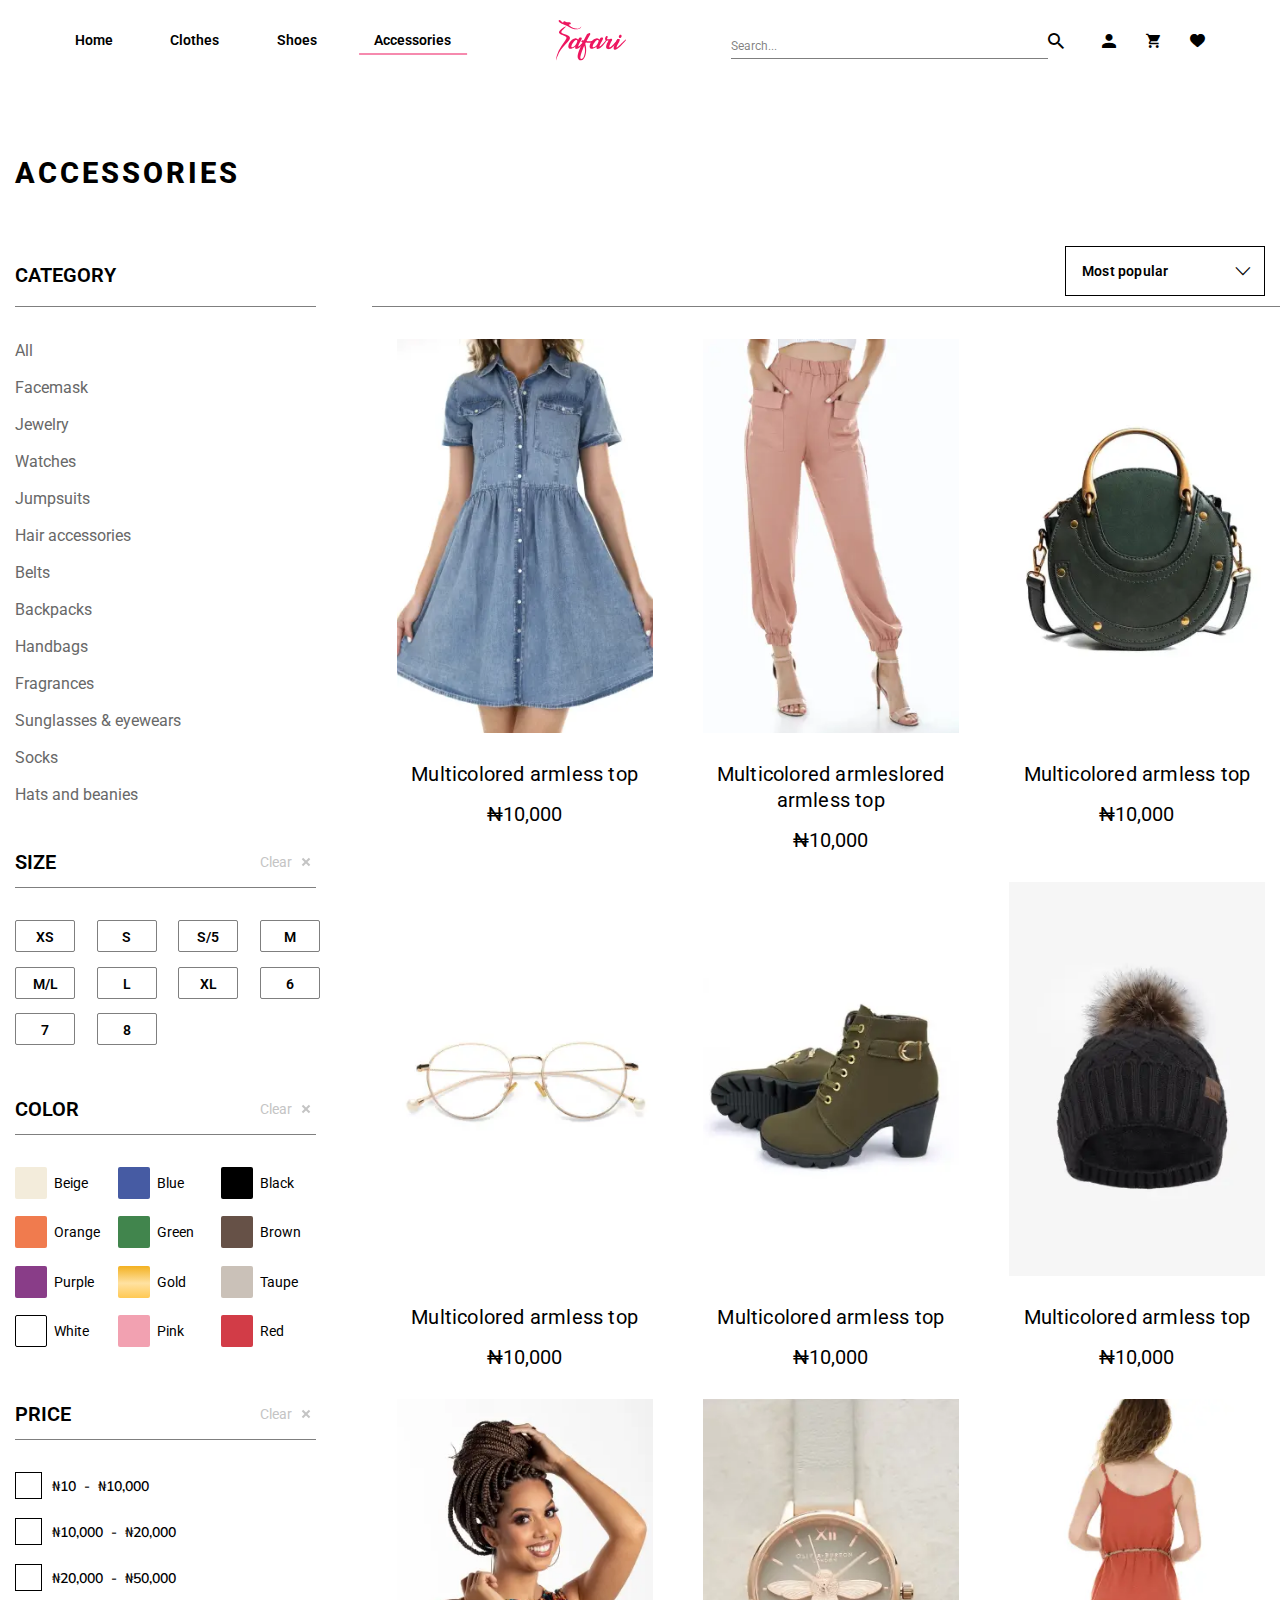
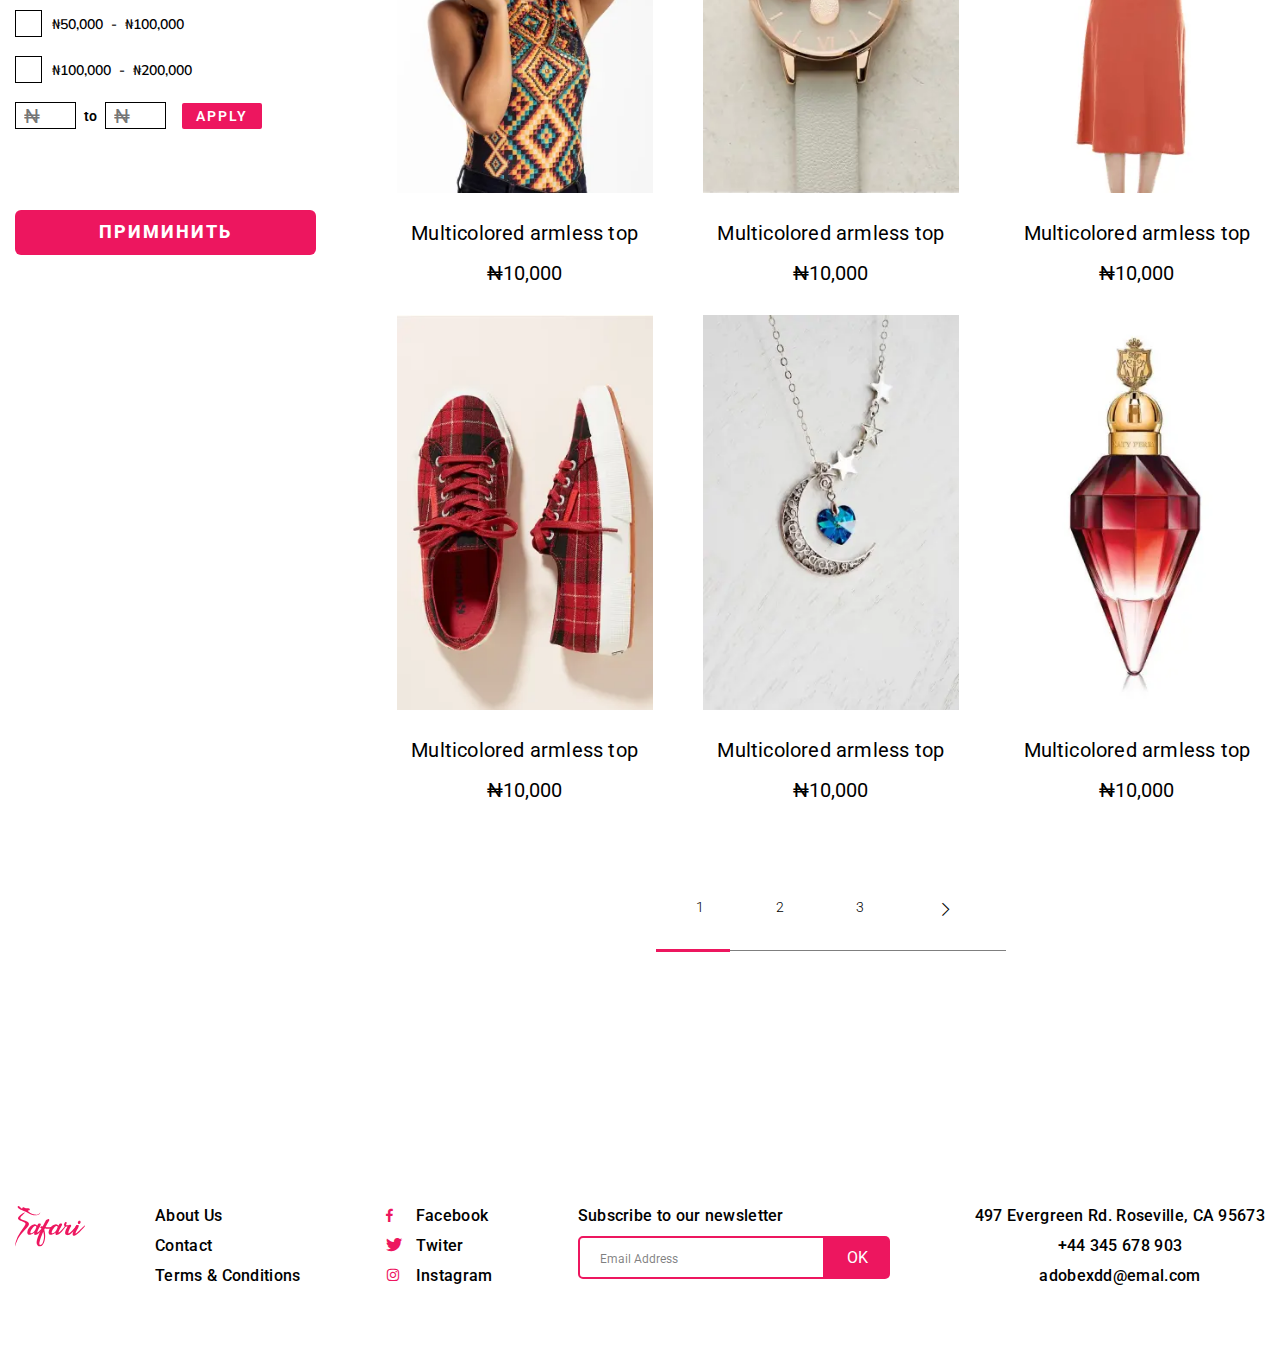
==== commit c4235112: "finish" ====
--- a/accessories.html
+++ b/accessories.html
@@ -21,11 +21,12 @@
 					<div class="header__row-left header__row-left_column ">
 						<nav class="header__nav mune-header">
 							<ul class="mune-header__list mune-header__list_column">
-								<li class="mune-header__item "><a href="index.html" class="mune-header__link mune-header__link_selected">Home</a>
+								<li class="mune-header__item "><a href="index.html" class="mune-header__link ">Home</a>
 								</li>
 								<li class="mune-header__item"><a href="clothes.html" class="mune-header__link">Clothes</a></li>
 								<li class="mune-header__item"><a href="shoes.html" class="mune-header__link">Shoes</a></li>
-								<li class="mune-header__item"><a href="accessories.html" class="mune-header__link">Accessories</a>
+								<li class="mune-header__item"><a href="accessories.html"
+										class="mune-header__link mune-header__link_selected">Accessories</a>
 								</li>
 							</ul>
 						</nav>
@@ -33,15 +34,19 @@
 					<a href="index.html" class="header__logo"><img src="img/header/Logo.svg" alt="LOGO"></a>
 					<div class="header__row-right ">
 						<form action="#" class="from-header from-header__search">
-							<input autocomplete="off" type="search" name="form[]" data-error="Ошибка" placeholder="Search..." class="from-header__input">
+							<input autocomplete="off" type="search" name="form[]" data-error="Ошибка" placeholder="Search..."
+								class="from-header__input">
 							<button class="from-header__btn _icon-sherach"></button>
 						</form>
 						<nav class="header__nav mune-header">
 							<ul class="mune-header__list ">
-								<li class="mune-header__item "><a href="account-information.html" class="mune-header__link _icon-profile mune-header__link_icon"></a>
-								</li>
-								<li class="mune-header__item "><a href="cart.html" class="mune-header__link _icon-cart-shop"></a></li>
-								<li class="mune-header__item "><a href="account-my-favorites.html" class="mune-header__link _icon-favorite"></a></li>
+								<li class="mune-header__item "><a href="account-information.html"
+										class="mune-header__link _icon-profile "></a>
+								</li>
+								<li class="mune-header__item "><a href="cart.html"
+										class="mune-header__link _icon-cart-shop"></a></li>
+								<li class="mune-header__item "><a href="account-my-favorites.html"
+										class="mune-header__link _icon-favorite"></a></li>
 							</ul>
 						</nav>
 					</div>
@@ -78,7 +83,8 @@
 							<div class="clothes-sidebar__body">
 								<div data-spollers="991,max" class="clothes-sidebar__spollers spollers">
 									<div class="category category_b spollers__item">
-										<button type="button" data-spoller class="category__title  spollers__title">CATEGORY</button>
+										<button type="button" data-spoller
+											class="category__title  spollers__title">CATEGORY</button>
 										<div class=" spollers__body">
 
 											<ul class="category__list">
@@ -116,43 +122,53 @@
 													<input type="reset" class="res-btn__inp" value="Clear">
 												</div>
 												<div class="size__checkbox checkbox">
-													<input id="c_1" data-error="Ошибка" class="checkbox__input" type="checkbox" value="1" name="form[]">
+													<input id="c_1" data-error="Ошибка" class="checkbox__input" type="checkbox"
+														value="1" name="form[]">
 													<label for="c_1" class="checkbox__label checkbox__label_xs"></label>
 												</div>
 												<div class="size__checkbox checkbox">
-													<input id="c_2" data-error="Ошибка" class="checkbox__input" type="checkbox" value="2" name="form[]">
+													<input id="c_2" data-error="Ошибка" class="checkbox__input" type="checkbox"
+														value="2" name="form[]">
 													<label for="c_2" class="checkbox__label checkbox__label_s"></label>
 												</div>
 												<div class="size__checkbox checkbox">
-													<input id="c_3" data-error="Ошибка" class="checkbox__input" type="checkbox" value="3" name="form[]">
+													<input id="c_3" data-error="Ошибка" class="checkbox__input" type="checkbox"
+														value="3" name="form[]">
 													<label for="c_3" class="checkbox__label checkbox__label_s-m"></label>
 												</div>
 												<div class="size__checkbox checkbox">
-													<input id="c_4" data-error="Ошибка" class="checkbox__input" type="checkbox" value="4" name="form[]">
+													<input id="c_4" data-error="Ошибка" class="checkbox__input" type="checkbox"
+														value="4" name="form[]">
 													<label for="c_4" class="checkbox__label checkbox__label_m"></label>
 												</div>
 												<div class="size__checkbox checkbox">
-													<input id="c_7" data-error="Ошибка" class="checkbox__input" type="checkbox" value="7" name="form[]">
+													<input id="c_7" data-error="Ошибка" class="checkbox__input" type="checkbox"
+														value="7" name="form[]">
 													<label for="c_7" class="checkbox__label checkbox__label_m-l"></label>
 												</div>
 												<div class="size__checkbox checkbox">
-													<input id="c_5" data-error="Ошибка" class="checkbox__input" type="checkbox" value="5" name="form[]">
+													<input id="c_5" data-error="Ошибка" class="checkbox__input" type="checkbox"
+														value="5" name="form[]">
 													<label for="c_5" class="checkbox__label checkbox__label_l"></label>
 												</div>
 												<div class="size__checkbox checkbox">
-													<input id="c_6" data-error="Ошибка" class="checkbox__input" type="checkbox" value="6" name="form[]">
+													<input id="c_6" data-error="Ошибка" class="checkbox__input" type="checkbox"
+														value="6" name="form[]">
 													<label for="c_6" class="checkbox__label checkbox__label_xl"></label>
 												</div>
 												<div class="size__checkbox checkbox">
-													<input id="c_8" data-error="Ошибка" class="checkbox__input" type="checkbox" value="8" name="form[]">
+													<input id="c_8" data-error="Ошибка" class="checkbox__input" type="checkbox"
+														value="8" name="form[]">
 													<label for="c_8" class="checkbox__label checkbox__label_6"></label>
 												</div>
 												<div class="size__checkbox checkbox">
-													<input id="c_9" data-error="Ошибка" class="checkbox__input" type="checkbox" value="9" name="form[]">
+													<input id="c_9" data-error="Ошибка" class="checkbox__input" type="checkbox"
+														value="9" name="form[]">
 													<label for="c_9" class="checkbox__label checkbox__label_7"></label>
 												</div>
 												<div class="size__checkbox checkbox">
-													<input id="c_10" data-error="Ошибка" class="checkbox__input" type="checkbox" value="10" name="form[]">
+													<input id="c_10" data-error="Ошибка" class="checkbox__input" type="checkbox"
+														value="10" name="form[]">
 													<label for="c_10" class="checkbox__label checkbox__label_8"></label>
 												</div>
 
@@ -174,52 +190,76 @@
 													<input type="reset" class="res-btn__inp" value="Clear">
 												</div>
 												<div class="checkbox">
-													<input id="e_1" data-error="Ошибка" class="checkbox__input" type="checkbox" value="1" name="form[]">
-													<label for="e_1" class="checkbox__label checkbox__label_beige"><span class="checkbox__text">Beige</span></label>
-												</div>
-												<div class="checkbox">
-													<input id="e_2" data-error="Ошибка" class="checkbox__input" type="checkbox" value="2" name="form[]">
-													<label for="e_2" class="checkbox__label checkbox__label_blue"><span class="checkbox__text">Blue</span></label>
-												</div>
-												<div class="checkbox">
-													<input id="e_3" data-error="Ошибка" class="checkbox__input" type="checkbox" value="3" name="form[]">
-													<label for="e_3" class="checkbox__label checkbox__label_black"><span class="checkbox__text">Black</span></label>
-												</div>
-												<div class="checkbox">
-													<input id="e_4" data-error="Ошибка" class="checkbox__input" type="checkbox" value="4" name="form[]">
-													<label for="e_4" class="checkbox__label checkbox__label_orange"><span class="checkbox__text">Orange</span></label>
-												</div>
-												<div class="checkbox">
-													<input id="e_5" data-error="Ошибка" class="checkbox__input" type="checkbox" value="5" name="form[]">
-													<label for="e_5" class="checkbox__label checkbox__label_green"><span class="checkbox__text">Green</span></label>
-												</div>
-												<div class="checkbox">
-													<input id="e_6" data-error="Ошибка" class="checkbox__input" type="checkbox" value="6" name="form[]">
-													<label for="e_6" class="checkbox__label checkbox__label_brown"><span class="checkbox__text">Brown</span></label>
-												</div>
-												<div class="checkbox">
-													<input id="e_7" data-error="Ошибка" class="checkbox__input" type="checkbox" value="7" name="form[]">
-													<label for="e_7" class="checkbox__label checkbox__label_purple"><span class="checkbox__text">Purple</span></label>
-												</div>
-												<div class="checkbox">
-													<input id="e_8" data-error="Ошибка" class="checkbox__input" type="checkbox" value="8" name="form[]">
-													<label for="e_8" class="checkbox__label checkbox__label_gold"><span class="checkbox__text">Gold</span></label>
-												</div>
-												<div class="checkbox">
-													<input id="e_9" data-error="Ошибка" class="checkbox__input" type="checkbox" value="9" name="form[]">
-													<label for="e_9" class="checkbox__label checkbox__label_taupe"><span class="checkbox__text">Taupe</span></label>
-												</div>
-												<div class="checkbox">
-													<input id="e_10" data-error="Ошибка" class="checkbox__input" type="checkbox" value="10" name="form[]">
-													<label for="e_10" class="checkbox__label checkbox__label_white"><span class="checkbox__text">White</span></label>
-												</div>
-												<div class="checkbox">
-													<input id="e_11" data-error="Ошибка" class="checkbox__input" type="checkbox" value="11" name="form[]">
-													<label for="e_11" class="checkbox__label checkbox__label_pink"><span class="checkbox__text">Pink</span></label>
-												</div>
-												<div class="checkbox">
-													<input id="e_12" data-error="Ошибка" class="checkbox__input" type="checkbox" value="12" name="form[]">
-													<label for="e_12" class="checkbox__label checkbox__label_red"><span class="checkbox__text">Red</span></label>
+													<input id="e_1" data-error="Ошибка" class="checkbox__input" type="checkbox"
+														value="1" name="form[]">
+													<label for="e_1" class="checkbox__label checkbox__label_beige"><span
+															class="checkbox__text">Beige</span></label>
+												</div>
+												<div class="checkbox">
+													<input id="e_2" data-error="Ошибка" class="checkbox__input" type="checkbox"
+														value="2" name="form[]">
+													<label for="e_2" class="checkbox__label checkbox__label_blue"><span
+															class="checkbox__text">Blue</span></label>
+												</div>
+												<div class="checkbox">
+													<input id="e_3" data-error="Ошибка" class="checkbox__input" type="checkbox"
+														value="3" name="form[]">
+													<label for="e_3" class="checkbox__label checkbox__label_black"><span
+															class="checkbox__text">Black</span></label>
+												</div>
+												<div class="checkbox">
+													<input id="e_4" data-error="Ошибка" class="checkbox__input" type="checkbox"
+														value="4" name="form[]">
+													<label for="e_4" class="checkbox__label checkbox__label_orange"><span
+															class="checkbox__text">Orange</span></label>
+												</div>
+												<div class="checkbox">
+													<input id="e_5" data-error="Ошибка" class="checkbox__input" type="checkbox"
+														value="5" name="form[]">
+													<label for="e_5" class="checkbox__label checkbox__label_green"><span
+															class="checkbox__text">Green</span></label>
+												</div>
+												<div class="checkbox">
+													<input id="e_6" data-error="Ошибка" class="checkbox__input" type="checkbox"
+														value="6" name="form[]">
+													<label for="e_6" class="checkbox__label checkbox__label_brown"><span
+															class="checkbox__text">Brown</span></label>
+												</div>
+												<div class="checkbox">
+													<input id="e_7" data-error="Ошибка" class="checkbox__input" type="checkbox"
+														value="7" name="form[]">
+													<label for="e_7" class="checkbox__label checkbox__label_purple"><span
+															class="checkbox__text">Purple</span></label>
+												</div>
+												<div class="checkbox">
+													<input id="e_8" data-error="Ошибка" class="checkbox__input" type="checkbox"
+														value="8" name="form[]">
+													<label for="e_8" class="checkbox__label checkbox__label_gold"><span
+															class="checkbox__text">Gold</span></label>
+												</div>
+												<div class="checkbox">
+													<input id="e_9" data-error="Ошибка" class="checkbox__input" type="checkbox"
+														value="9" name="form[]">
+													<label for="e_9" class="checkbox__label checkbox__label_taupe"><span
+															class="checkbox__text">Taupe</span></label>
+												</div>
+												<div class="checkbox">
+													<input id="e_10" data-error="Ошибка" class="checkbox__input" type="checkbox"
+														value="10" name="form[]">
+													<label for="e_10" class="checkbox__label checkbox__label_white"><span
+															class="checkbox__text">White</span></label>
+												</div>
+												<div class="checkbox">
+													<input id="e_11" data-error="Ошибка" class="checkbox__input" type="checkbox"
+														value="11" name="form[]">
+													<label for="e_11" class="checkbox__label checkbox__label_pink"><span
+															class="checkbox__text">Pink</span></label>
+												</div>
+												<div class="checkbox">
+													<input id="e_12" data-error="Ошибка" class="checkbox__input" type="checkbox"
+														value="12" name="form[]">
+													<label for="e_12" class="checkbox__label checkbox__label_red"><span
+															class="checkbox__text">Red</span></label>
 												</div>
 
 											</form>
@@ -238,40 +278,53 @@
 												</div>
 												<div class="price__options options">
 													<div class="options__item">
-														<input hidden id="o_1" class="options__input" type="radio" value="1" name="option">
-														<label for="o_1" class="options__label options__label_square"><span class="options__text">
+														<input hidden id="o_1" class="options__input" type="radio" value="1"
+															name="option">
+														<label for="o_1" class="options__label options__label_square"><span
+																class="options__text">
 																<pre>₦10  -  ₦10,000</pre>
 															</span></label>
 													</div>
 													<div class="options__item">
-														<input hidden id="o_2" class="options__input" type="radio" value="2" name="option">
-														<label for="o_2" class="options__label options__label_square"><span class="options__text">
+														<input hidden id="o_2" class="options__input" type="radio" value="2"
+															name="option">
+														<label for="o_2" class="options__label options__label_square"><span
+																class="options__text">
 																<pre>₦10,000  -  ₦20,000</pre>
 															</span></label>
 													</div>
 													<div class="options__item">
-														<input hidden id="o_3" class="options__input" type="radio" value="3" name="option">
-														<label for="o_3" class="options__label options__label_square"><span class="options__text">
+														<input hidden id="o_3" class="options__input" type="radio" value="3"
+															name="option">
+														<label for="o_3" class="options__label options__label_square"><span
+																class="options__text">
 																<pre>₦20,000  -  ₦50,000</pre>
 															</span></label>
 													</div>
 													<div class="options__item">
-														<input hidden id="o_4" class="options__input" type="radio" value="4" name="option">
-														<label for="o_4" class="options__label options__label_square"><span class="options__text">
+														<input hidden id="o_4" class="options__input" type="radio" value="4"
+															name="option">
+														<label for="o_4" class="options__label options__label_square"><span
+																class="options__text">
 																<pre>₦50,000  -  ₦100,000</pre>
 															</span></label>
 													</div>
 													<div class="options__item">
-														<input hidden id="o_5" class="options__input" type="radio" value="5" name="option">
-														<label for="o_5" class="options__label options__label_square"><span class="options__text">
+														<input hidden id="o_5" class="options__input" type="radio" value="5"
+															name="option">
+														<label for="o_5" class="options__label options__label_square"><span
+																class="options__text">
 																<pre>₦100,000  -  ₦200,000</pre>
 															</span></label>
 													</div>
 													<div class="options__item own-price">
-														<input autocomplete="off" type="number" name="form[]" data-error="Ошибка" placeholder="₦" class="own-price__input">
+														<input autocomplete="off" type="number" name="form[]" data-error="Ошибка"
+															placeholder="₦" class="own-price__input">
 														<div class="own-price__to">to</div>
-														<input autocomplete="off" type="number" name="form[]" data-error="Ошибка" placeholder="₦" class="own-price__input">
-														<button type="submit" class="own-price__btn button button_small">Apply</button>
+														<input autocomplete="off" type="number" name="form[]" data-error="Ошибка"
+															placeholder="₦" class="own-price__input">
+														<button type="submit"
+															class="own-price__btn button button_small">Apply</button>
 													</div>
 												</div>
 											</form>
@@ -287,23 +340,31 @@
 								<div class="style-your__item style-your__item_clothes-item">
 									<div class="goods">
 										<div class="goods__top">
-											<a href="" class="goods__img-ibg"><picture><source data-srcset="img/home/style-your/01.webp" type="image/webp"><img data-src="img/home/style-your/01.jpg" alt="goods"></picture>
-											</a>
-											<div class="goods__hover body-hover">
-												<button class="body-hover__favorite _icon-add-favaorite"></button>
-												<button class="body-hover__add-basket "><span> ADD TO CART</span></button>
-											</div>
-										</div>
-										<div class="goods__body">
-											<a href="" class="goods__text">Multicolored armless top</a>
-											<a href="" class="goods__price">₦10,000</a>
-										</div>
-									</div>
-								</div>
-								<div class="style-your__item style-your__item_clothes-item">
-									<div class="goods">
-										<div class="goods__top">
-											<a href="" class="goods__img-ibg"><picture><source data-srcset="img/home/style-your/02.webp" type="image/webp"><img data-src="img/home/style-your/02.jpg" alt="goods"></picture>
+											<a href="" class="goods__img-ibg">
+												<picture>
+													<source data-srcset="img/home/style-your/01.webp" type="image/webp"><img
+														data-src="img/home/style-your/01.jpg" alt="goods">
+												</picture>
+											</a>
+											<div class="goods__hover body-hover">
+												<button class="body-hover__favorite _icon-add-favaorite"></button>
+												<button class="body-hover__add-basket "><span> ADD TO CART</span></button>
+											</div>
+										</div>
+										<div class="goods__body">
+											<a href="" class="goods__text">Multicolored armless top</a>
+											<a href="" class="goods__price">₦10,000</a>
+										</div>
+									</div>
+								</div>
+								<div class="style-your__item style-your__item_clothes-item">
+									<div class="goods">
+										<div class="goods__top">
+											<a href="" class="goods__img-ibg">
+												<picture>
+													<source data-srcset="img/home/style-your/02.webp" type="image/webp"><img
+														data-src="img/home/style-your/02.jpg" alt="goods">
+												</picture>
 											</a>
 											<div class="goods__hover body-hover">
 												<button class="body-hover__favorite _icon-add-favaorite"></button>
@@ -319,151 +380,191 @@
 								<div class="style-your__item style-your__item_clothes-item">
 									<div class="goods">
 										<div class="goods__top">
-											<a href="" class="goods__img-ibg"><picture><source data-srcset="img/home/style-your/03.webp" type="image/webp"><img data-src="img/home/style-your/03.jpg" alt="goods"></picture>
-											</a>
-											<div class="goods__hover body-hover">
-												<button class="body-hover__favorite _icon-add-favaorite"></button>
-												<button class="body-hover__add-basket "><span> ADD TO CART</span></button>
-											</div>
-										</div>
-										<div class="goods__body">
-											<a href="" class="goods__text">Multicolored armless top</a>
-											<a href="" class="goods__price">₦10,000</a>
-										</div>
-									</div>
-								</div>
-								<div class="style-your__item style-your__item_clothes-item">
-									<div class="goods">
-										<div class="goods__top">
-											<a href="" class="goods__img-ibg"><picture><source data-srcset="img/home/style-your/04.webp" type="image/webp"><img data-src="img/home/style-your/04.jpg" alt="goods"></picture>
-											</a>
-											<div class="goods__hover body-hover">
-												<button class="body-hover__favorite _icon-add-favaorite"></button>
-												<button class="body-hover__add-basket "><span> ADD TO CART</span></button>
-											</div>
-										</div>
-										<div class="goods__body">
-											<a href="" class="goods__text">Multicolored armless top</a>
-											<a href="" class="goods__price">₦10,000</a>
-										</div>
-									</div>
-								</div>
-								<div class="style-your__item style-your__item_clothes-item">
-									<div class="goods">
-										<div class="goods__top">
-											<a href="" class="goods__img-ibg"><picture><source data-srcset="img/home/style-your/05.webp" type="image/webp"><img data-src="img/home/style-your/05.jpg" alt="goods"></picture>
-											</a>
-											<div class="goods__hover body-hover">
-												<button class="body-hover__favorite _icon-add-favaorite"></button>
-												<button class="body-hover__add-basket "><span> ADD TO CART</span></button>
-											</div>
-										</div>
-										<div class="goods__body">
-											<a href="" class="goods__text">Multicolored armless top</a>
-											<a href="" class="goods__price">₦10,000</a>
-										</div>
-									</div>
-								</div>
-								<div class="style-your__item style-your__item_clothes-item">
-									<div class="goods">
-										<div class="goods__top">
-											<a href="" class="goods__img-ibg"><picture><source data-srcset="img/home/style-your/06.webp" type="image/webp"><img data-src="img/home/style-your/06.jpg" alt="goods"></picture>
-											</a>
-											<div class="goods__hover body-hover">
-												<button class="body-hover__favorite _icon-add-favaorite"></button>
-												<button class="body-hover__add-basket "><span> ADD TO CART</span></button>
-											</div>
-										</div>
-										<div class="goods__body">
-											<a href="" class="goods__text">Multicolored armless top</a>
-											<a href="" class="goods__price">₦10,000</a>
-										</div>
-									</div>
-								</div>
-								<div class="style-your__item style-your__item_clothes-item">
-									<div class="goods">
-										<div class="goods__top">
-											<a href="" class="goods__img-ibg"><picture><source data-srcset="img/home/style-your/07.webp" type="image/webp"><img data-src="img/home/style-your/07.jpg" alt="goods"></picture>
-											</a>
-											<div class="goods__hover body-hover">
-												<button class="body-hover__favorite _icon-add-favaorite"></button>
-												<button class="body-hover__add-basket "><span> ADD TO CART</span></button>
-											</div>
-										</div>
-										<div class="goods__body">
-											<a href="" class="goods__text">Multicolored armless top</a>
-											<a href="" class="goods__price">₦10,000</a>
-										</div>
-									</div>
-								</div>
-								<div class="style-your__item style-your__item_clothes-item">
-									<div class="goods">
-										<div class="goods__top">
-											<a href="" class="goods__img-ibg"><picture><source data-srcset="img/home/style-your/08.webp" type="image/webp"><img data-src="img/home/style-your/08.jpg" alt="goods"></picture>
-											</a>
-											<div class="goods__hover body-hover">
-												<button class="body-hover__favorite _icon-add-favaorite"></button>
-												<button class="body-hover__add-basket "><span> ADD TO CART</span></button>
-											</div>
-										</div>
-										<div class="goods__body">
-											<a href="" class="goods__text">Multicolored armless top</a>
-											<a href="" class="goods__price">₦10,000</a>
-										</div>
-									</div>
-								</div>
-								<div class="style-your__item style-your__item_clothes-item">
-									<div class="goods">
-										<div class="goods__top">
-											<a href="" class="goods__img-ibg"><picture><source data-srcset="img/home/style-your/09.webp" type="image/webp"><img data-src="img/home/style-your/09.jpg" alt="goods"></picture>
-											</a>
-											<div class="goods__hover body-hover">
-												<button class="body-hover__favorite _icon-add-favaorite"></button>
-												<button class="body-hover__add-basket "><span> ADD TO CART</span></button>
-											</div>
-										</div>
-										<div class="goods__body">
-											<a href="" class="goods__text">Multicolored armless top</a>
-											<a href="" class="goods__price">₦10,000</a>
-										</div>
-									</div>
-								</div>
-								<div class="style-your__item style-your__item_clothes-item">
-									<div class="goods">
-										<div class="goods__top">
-											<a href="" class="goods__img-ibg"><picture><source data-srcset="img/home/style-your/10.webp" type="image/webp"><img data-src="img/home/style-your/10.jpg" alt="goods"></picture>
-											</a>
-											<div class="goods__hover body-hover">
-												<button class="body-hover__favorite _icon-add-favaorite"></button>
-												<button class="body-hover__add-basket "><span> ADD TO CART</span></button>
-											</div>
-										</div>
-										<div class="goods__body">
-											<a href="" class="goods__text">Multicolored armless top</a>
-											<a href="" class="goods__price">₦10,000</a>
-										</div>
-									</div>
-								</div>
-								<div class="style-your__item style-your__item_clothes-item">
-									<div class="goods">
-										<div class="goods__top">
-											<a href="" class="goods__img-ibg"><picture><source data-srcset="img/home/style-your/11.webp" type="image/webp"><img data-src="img/home/style-your/11.jpg" alt="goods"></picture>
-											</a>
-											<div class="goods__hover body-hover">
-												<button class="body-hover__favorite _icon-add-favaorite"></button>
-												<button class="body-hover__add-basket "><span> ADD TO CART</span></button>
-											</div>
-										</div>
-										<div class="goods__body">
-											<a href="" class="goods__text">Multicolored armless top</a>
-											<a href="" class="goods__price">₦10,000</a>
-										</div>
-									</div>
-								</div>
-								<div class="style-your__item style-your__item_clothes-item">
-									<div class="goods">
-										<div class="goods__top">
-											<a href="" class="goods__img-ibg"><picture><source data-srcset="img/home/style-your/12.webp" type="image/webp"><img data-src="img/home/style-your/12.jpg" alt="goods"></picture>
+											<a href="" class="goods__img-ibg">
+												<picture>
+													<source data-srcset="img/home/style-your/03.webp" type="image/webp"><img
+														data-src="img/home/style-your/03.jpg" alt="goods">
+												</picture>
+											</a>
+											<div class="goods__hover body-hover">
+												<button class="body-hover__favorite _icon-add-favaorite"></button>
+												<button class="body-hover__add-basket "><span> ADD TO CART</span></button>
+											</div>
+										</div>
+										<div class="goods__body">
+											<a href="" class="goods__text">Multicolored armless top</a>
+											<a href="" class="goods__price">₦10,000</a>
+										</div>
+									</div>
+								</div>
+								<div class="style-your__item style-your__item_clothes-item">
+									<div class="goods">
+										<div class="goods__top">
+											<a href="" class="goods__img-ibg">
+												<picture>
+													<source data-srcset="img/home/style-your/04.webp" type="image/webp"><img
+														data-src="img/home/style-your/04.jpg" alt="goods">
+												</picture>
+											</a>
+											<div class="goods__hover body-hover">
+												<button class="body-hover__favorite _icon-add-favaorite"></button>
+												<button class="body-hover__add-basket "><span> ADD TO CART</span></button>
+											</div>
+										</div>
+										<div class="goods__body">
+											<a href="" class="goods__text">Multicolored armless top</a>
+											<a href="" class="goods__price">₦10,000</a>
+										</div>
+									</div>
+								</div>
+								<div class="style-your__item style-your__item_clothes-item">
+									<div class="goods">
+										<div class="goods__top">
+											<a href="" class="goods__img-ibg">
+												<picture>
+													<source data-srcset="img/home/style-your/05.webp" type="image/webp"><img
+														data-src="img/home/style-your/05.jpg" alt="goods">
+												</picture>
+											</a>
+											<div class="goods__hover body-hover">
+												<button class="body-hover__favorite _icon-add-favaorite"></button>
+												<button class="body-hover__add-basket "><span> ADD TO CART</span></button>
+											</div>
+										</div>
+										<div class="goods__body">
+											<a href="" class="goods__text">Multicolored armless top</a>
+											<a href="" class="goods__price">₦10,000</a>
+										</div>
+									</div>
+								</div>
+								<div class="style-your__item style-your__item_clothes-item">
+									<div class="goods">
+										<div class="goods__top">
+											<a href="" class="goods__img-ibg">
+												<picture>
+													<source data-srcset="img/home/style-your/06.webp" type="image/webp"><img
+														data-src="img/home/style-your/06.jpg" alt="goods">
+												</picture>
+											</a>
+											<div class="goods__hover body-hover">
+												<button class="body-hover__favorite _icon-add-favaorite"></button>
+												<button class="body-hover__add-basket "><span> ADD TO CART</span></button>
+											</div>
+										</div>
+										<div class="goods__body">
+											<a href="" class="goods__text">Multicolored armless top</a>
+											<a href="" class="goods__price">₦10,000</a>
+										</div>
+									</div>
+								</div>
+								<div class="style-your__item style-your__item_clothes-item">
+									<div class="goods">
+										<div class="goods__top">
+											<a href="" class="goods__img-ibg">
+												<picture>
+													<source data-srcset="img/home/style-your/07.webp" type="image/webp"><img
+														data-src="img/home/style-your/07.jpg" alt="goods">
+												</picture>
+											</a>
+											<div class="goods__hover body-hover">
+												<button class="body-hover__favorite _icon-add-favaorite"></button>
+												<button class="body-hover__add-basket "><span> ADD TO CART</span></button>
+											</div>
+										</div>
+										<div class="goods__body">
+											<a href="" class="goods__text">Multicolored armless top</a>
+											<a href="" class="goods__price">₦10,000</a>
+										</div>
+									</div>
+								</div>
+								<div class="style-your__item style-your__item_clothes-item">
+									<div class="goods">
+										<div class="goods__top">
+											<a href="" class="goods__img-ibg">
+												<picture>
+													<source data-srcset="img/home/style-your/08.webp" type="image/webp"><img
+														data-src="img/home/style-your/08.jpg" alt="goods">
+												</picture>
+											</a>
+											<div class="goods__hover body-hover">
+												<button class="body-hover__favorite _icon-add-favaorite"></button>
+												<button class="body-hover__add-basket "><span> ADD TO CART</span></button>
+											</div>
+										</div>
+										<div class="goods__body">
+											<a href="" class="goods__text">Multicolored armless top</a>
+											<a href="" class="goods__price">₦10,000</a>
+										</div>
+									</div>
+								</div>
+								<div class="style-your__item style-your__item_clothes-item">
+									<div class="goods">
+										<div class="goods__top">
+											<a href="" class="goods__img-ibg">
+												<picture>
+													<source data-srcset="img/home/style-your/09.webp" type="image/webp"><img
+														data-src="img/home/style-your/09.jpg" alt="goods">
+												</picture>
+											</a>
+											<div class="goods__hover body-hover">
+												<button class="body-hover__favorite _icon-add-favaorite"></button>
+												<button class="body-hover__add-basket "><span> ADD TO CART</span></button>
+											</div>
+										</div>
+										<div class="goods__body">
+											<a href="" class="goods__text">Multicolored armless top</a>
+											<a href="" class="goods__price">₦10,000</a>
+										</div>
+									</div>
+								</div>
+								<div class="style-your__item style-your__item_clothes-item">
+									<div class="goods">
+										<div class="goods__top">
+											<a href="" class="goods__img-ibg">
+												<picture>
+													<source data-srcset="img/home/style-your/10.webp" type="image/webp"><img
+														data-src="img/home/style-your/10.jpg" alt="goods">
+												</picture>
+											</a>
+											<div class="goods__hover body-hover">
+												<button class="body-hover__favorite _icon-add-favaorite"></button>
+												<button class="body-hover__add-basket "><span> ADD TO CART</span></button>
+											</div>
+										</div>
+										<div class="goods__body">
+											<a href="" class="goods__text">Multicolored armless top</a>
+											<a href="" class="goods__price">₦10,000</a>
+										</div>
+									</div>
+								</div>
+								<div class="style-your__item style-your__item_clothes-item">
+									<div class="goods">
+										<div class="goods__top">
+											<a href="" class="goods__img-ibg">
+												<picture>
+													<source data-srcset="img/home/style-your/11.webp" type="image/webp"><img
+														data-src="img/home/style-your/11.jpg" alt="goods">
+												</picture>
+											</a>
+											<div class="goods__hover body-hover">
+												<button class="body-hover__favorite _icon-add-favaorite"></button>
+												<button class="body-hover__add-basket "><span> ADD TO CART</span></button>
+											</div>
+										</div>
+										<div class="goods__body">
+											<a href="" class="goods__text">Multicolored armless top</a>
+											<a href="" class="goods__price">₦10,000</a>
+										</div>
+									</div>
+								</div>
+								<div class="style-your__item style-your__item_clothes-item">
+									<div class="goods">
+										<div class="goods__top">
+											<a href="" class="goods__img-ibg">
+												<picture>
+													<source data-srcset="img/home/style-your/12.webp" type="image/webp"><img
+														data-src="img/home/style-your/12.jpg" alt="goods">
+												</picture>
 											</a>
 											<div class="goods__hover body-hover">
 												<button class="body-hover__favorite _icon-add-favaorite"></button>
@@ -484,7 +585,8 @@
 											<li class="page-num__item _active-page"><a class="page-num__link" href="">1</a></li>
 											<li class="page-num__item"><a class="page-num__link" href="">2</a></li>
 											<li class="page-num__item"><a class="page-num__link" href="">3</a></li>
-											<li class="page-num__item"><button type="submit" class="page-num__button-arrow"></button>
+											<li class="page-num__item"><button type="submit"
+													class="page-num__button-arrow"></button>
 											</li>
 										</ul>
 
@@ -521,10 +623,13 @@
 					<div class="footer__social menu-footer">
 						<nav class="menu-footer-block__body">
 							<ul class="menu-footer__list">
-								<li class="menu-footer__item "><a href="" class="menu-footer__link menu-footer__link_icon _icon-facebook ">Facebook</a>
-								</li>
-								<li class="menu-footer__item "><a href="" class="menu-footer__link menu-footer__link_icon _icon-twitter ">Twiter</a></li>
-								<li class="menu-footer__item "><a href="" class="menu-footer__link menu-footer__link_icon _icon-instagram ">Instagram</a>
+								<li class="menu-footer__item "><a href=""
+										class="menu-footer__link menu-footer__link_icon _icon-facebook ">Facebook</a>
+								</li>
+								<li class="menu-footer__item "><a href=""
+										class="menu-footer__link menu-footer__link_icon _icon-twitter ">Twiter</a></li>
+								<li class="menu-footer__item "><a href=""
+										class="menu-footer__link menu-footer__link_icon _icon-instagram ">Instagram</a>
 								</li>
 							</ul>
 						</nav>
@@ -532,7 +637,8 @@
 					<form class="footer__sub subscribe-block">
 						<label for="" class="subscribe-block__label">Subscribe to our newsletter</label>
 						<div class="subscribe-block__block-input">
-							<input autocomplete="off" required type="email" name="form[]" data-error="Ошибка" placeholder="Email Address" class="subscribe-block__input">
+							<input autocomplete="off" required type="email" name="form[]" data-error="Ошибка"
+								placeholder="Email Address" class="subscribe-block__input">
 							<button type="submit" class="subscribe-block__button">OK</button>
 						</div>
 					</form>
